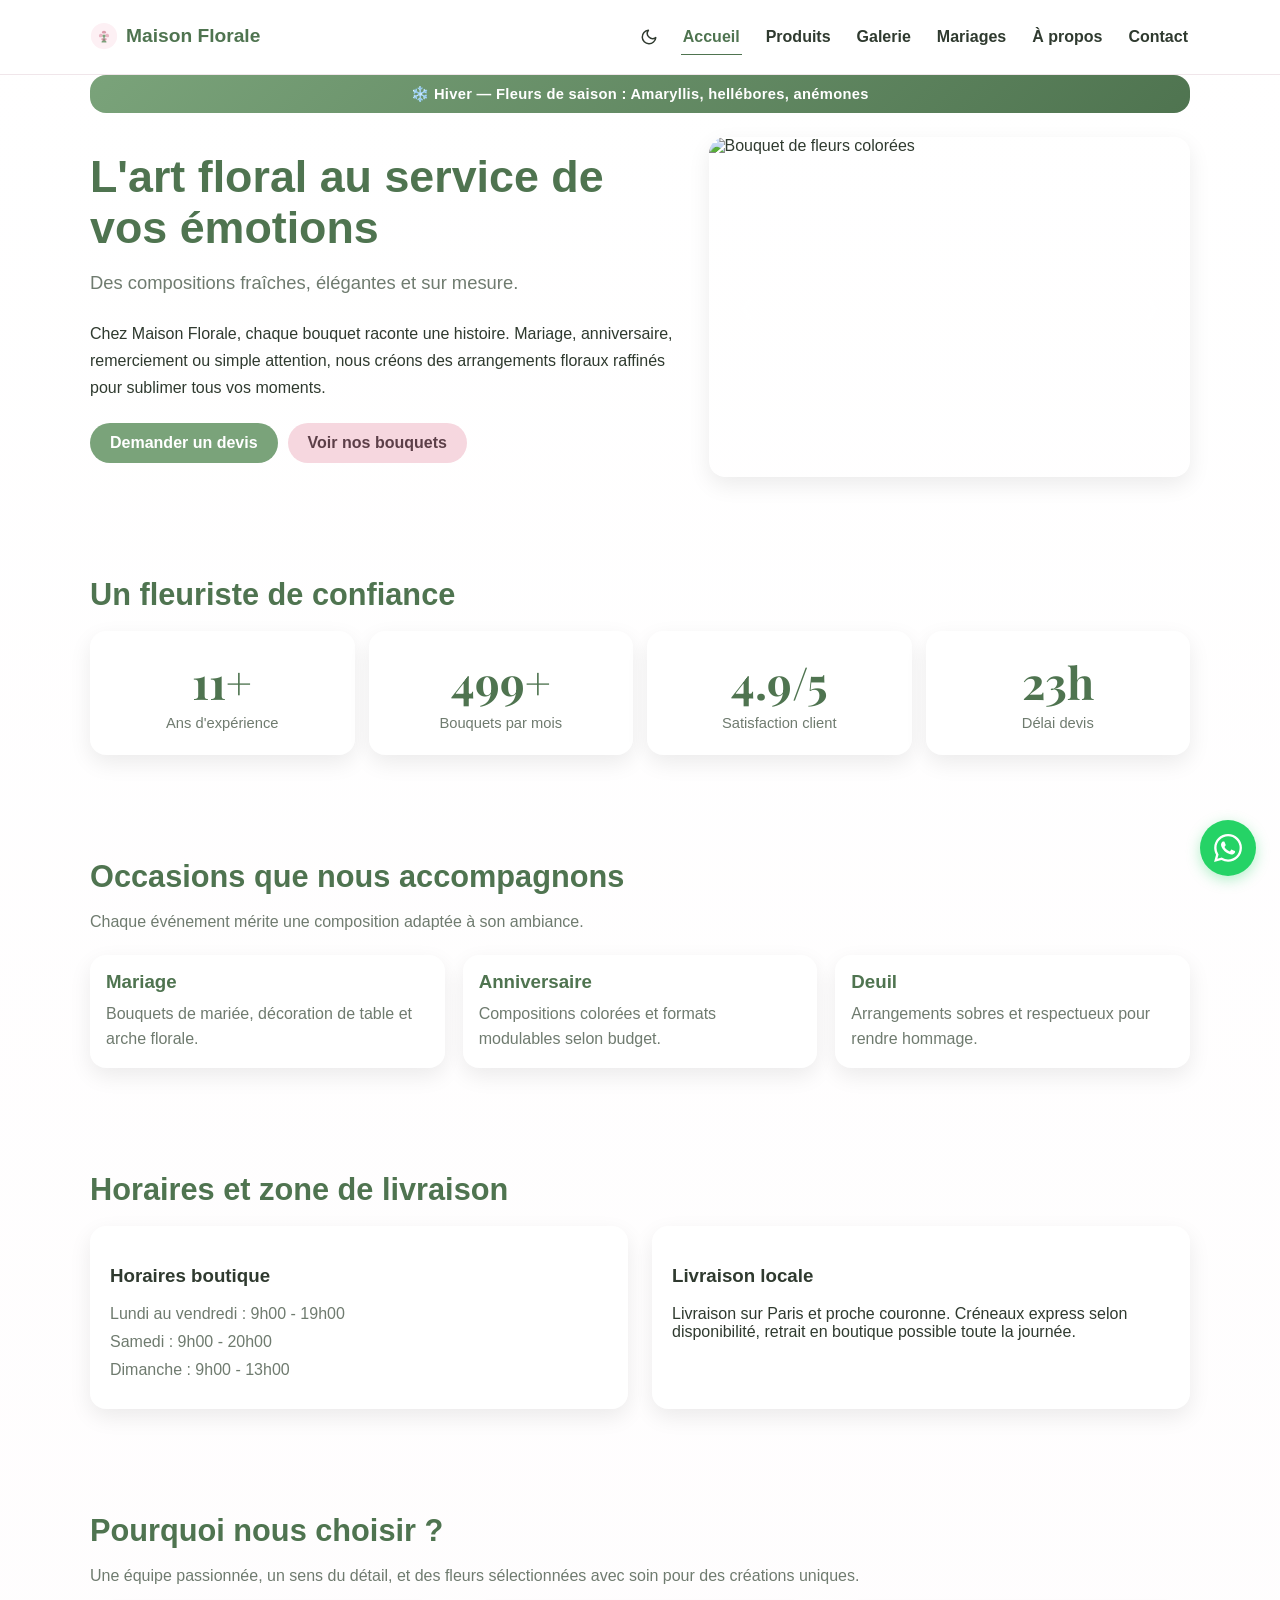
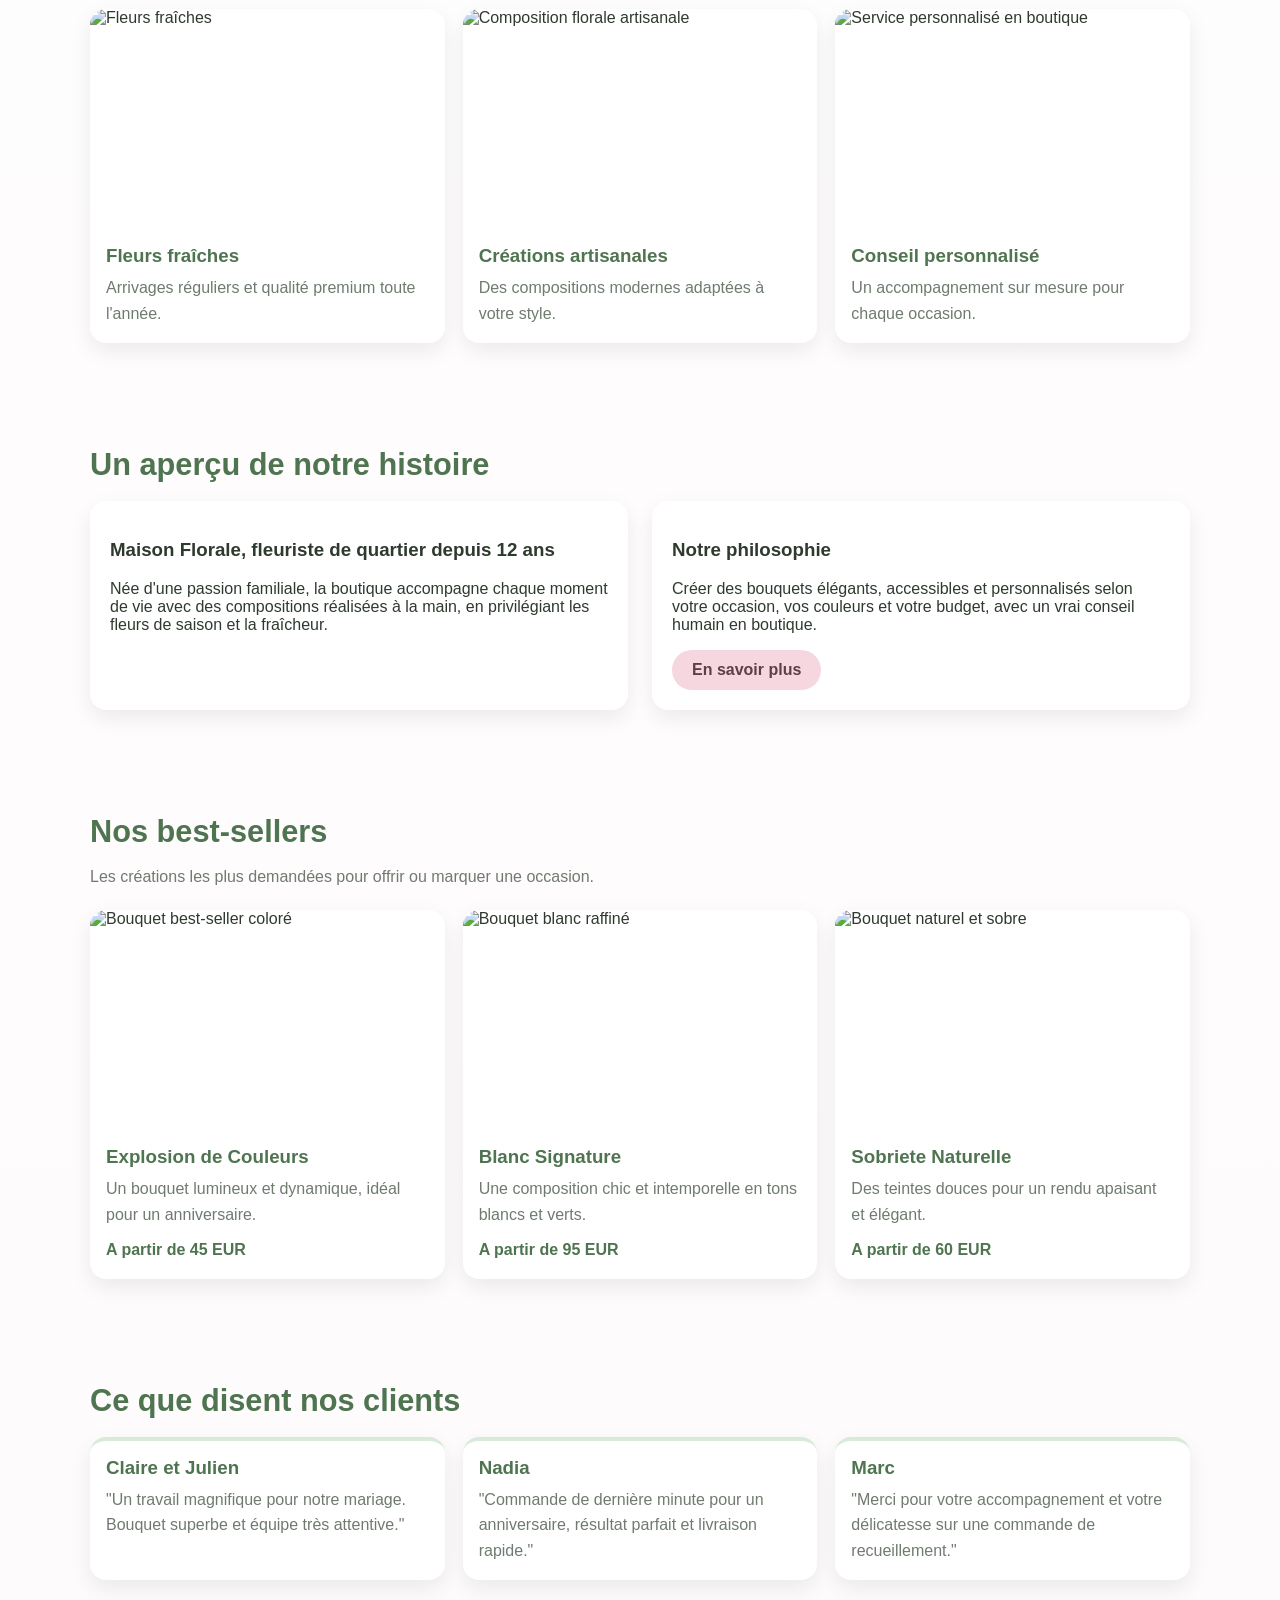
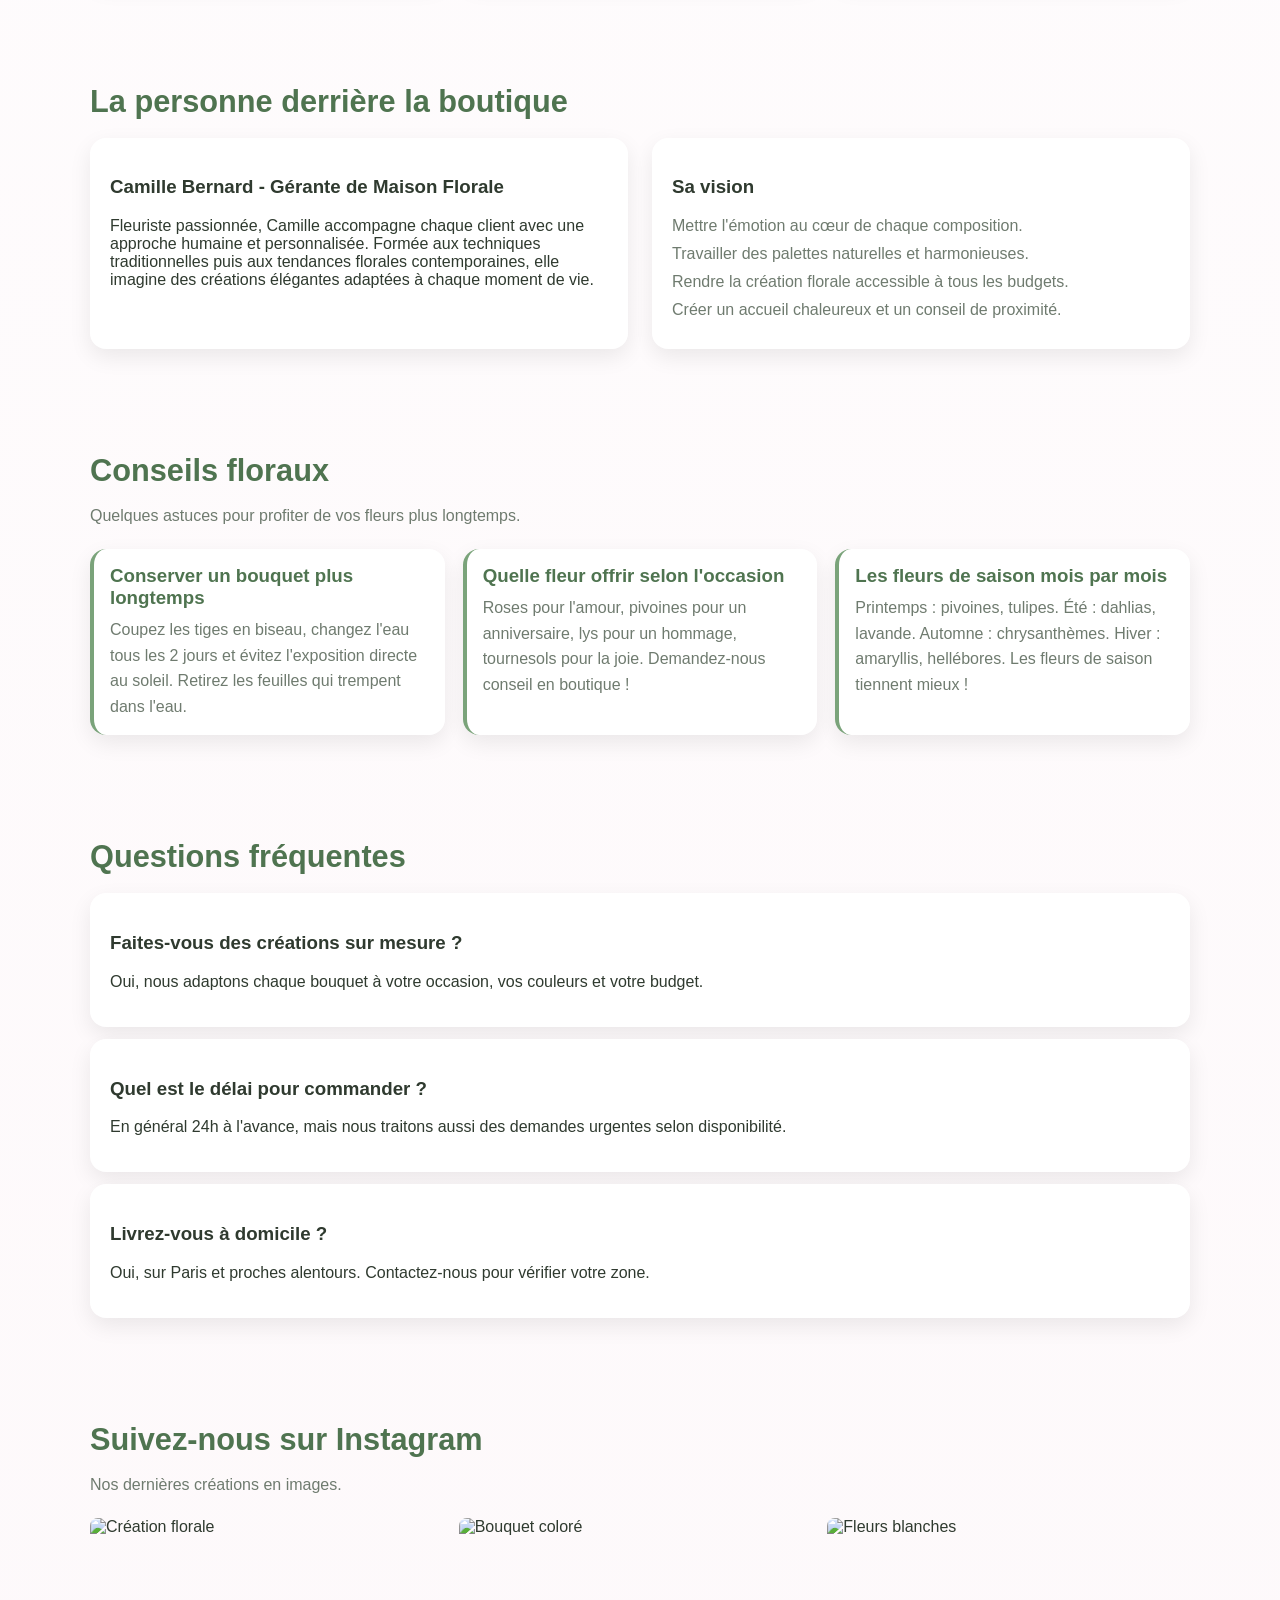
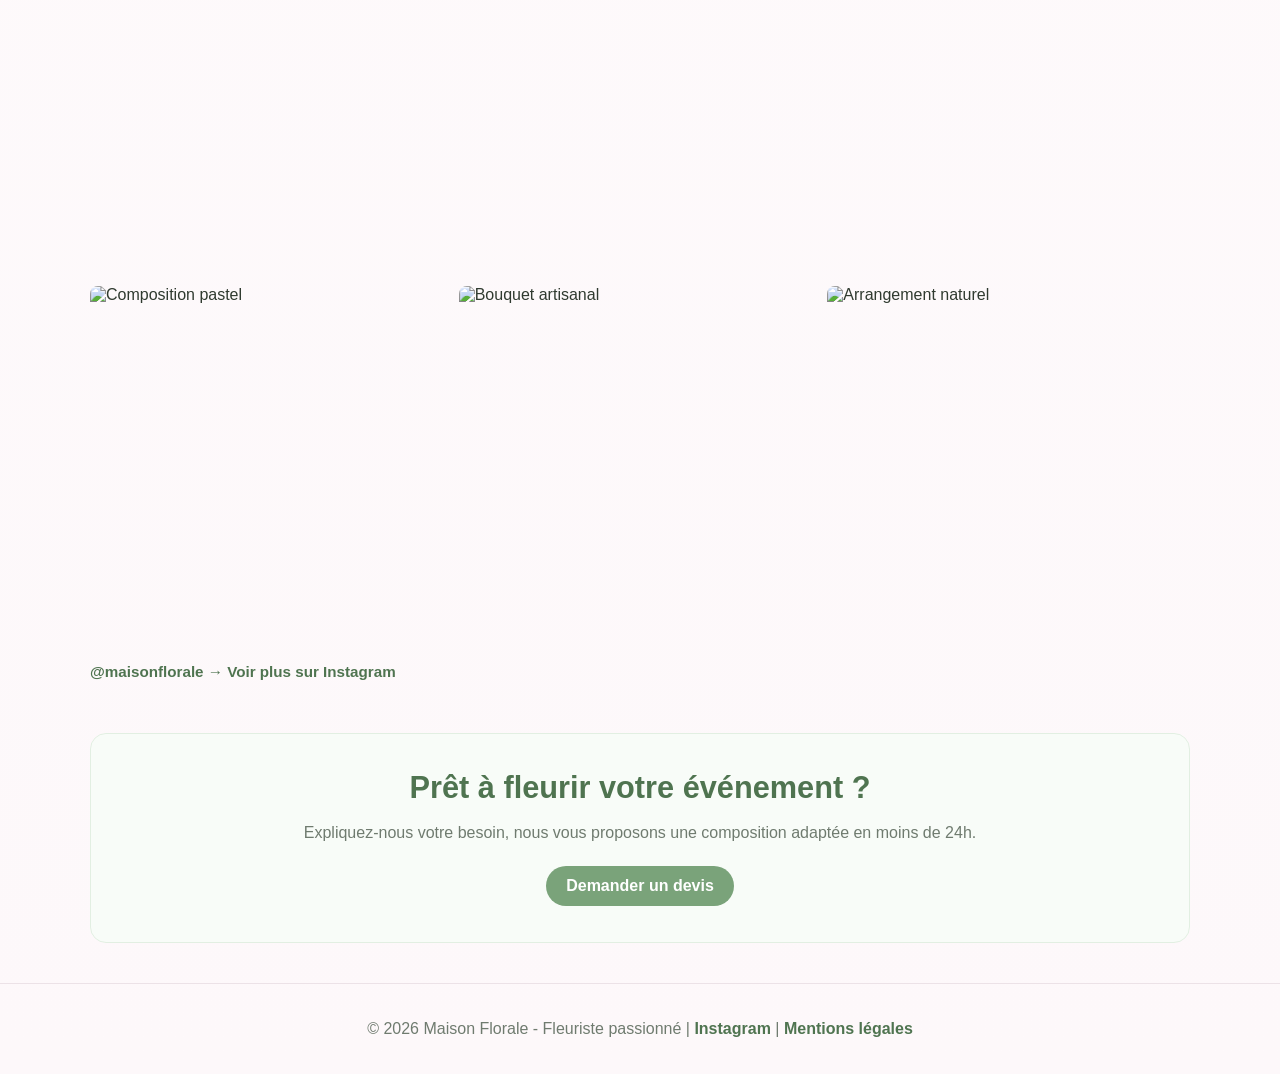
==== accueil.html @ b782f964 "Mise a jour du site" ====
<!DOCTYPE html>
<html lang="fr">
  <head>
    <meta charset="UTF-8" />
    <meta name="viewport" content="width=device-width, initial-scale=1.0" />
    <title>Maison Florale | Fleuriste</title>
    <link rel="stylesheet" href="styles.css" />
    <link rel="icon" href="logo-floral.svg" type="image/svg+xml" />
    <script>(function(){var t=localStorage.getItem('theme');if(t)document.documentElement.dataset.theme=t;else if(matchMedia('(prefers-color-scheme:dark)').matches)document.documentElement.dataset.theme='dark'})()</script>
  </head>
  <body>
    <header class="site-header">
      <div class="container nav-wrap">
        <a class="logo" href="index.html"
          ><img class="logo-icon" src="logo-floral.svg" alt="" /><span
            >Maison Florale</span
          ></a
        >
        <button class="theme-toggle" aria-label="Mode sombre">🌙</button>
        <button class="menu-btn" aria-label="Ouvrir le menu">☰</button>
        <nav class="nav-links">
          <a class="active" href="accueil.html">Accueil</a>
          <a href="produits.html">Produits</a>
          <a href="galerie.html">Galerie</a>
          <a href="mariages.html">Mariages</a>
          <a href="apropos.html">À propos</a>
          <a href="contact.html">Contact</a>
        </nav>
      </div>
    </header>

    <main class="container">
      <!-- Seasonal banner -->
      <div class="season-banner" id="season-banner"></div>

      <!-- Hero with carousel -->
      <section class="hero">
        <div class="hero-content">
          <h1>L'art floral au service de vos émotions</h1>
          <p class="tagline">Des compositions fraîches, élégantes et sur mesure.</p>
          <p>
            Chez Maison Florale, chaque bouquet raconte une histoire. Mariage,
            anniversaire, remerciement ou simple attention, nous créons des
            arrangements floraux raffinés pour sublimer tous vos moments.
          </p>
          <div class="hero-cta-group">
            <a class="btn btn-primary" href="contact.html">Demander un devis</a>
            <a class="btn btn-secondary btn-call" href="tel:+33123456789">Nous appeler</a>
            <a class="btn btn-secondary" href="produits.html">Voir nos bouquets</a>
          </div>
        </div>
        <div class="hero-carousel">
          <img class="active" src="https://images.unsplash.com/photo-1526045478516-99145907023c?auto=format&fit=crop&w=1200&h=600&q=80" alt="Bouquet de fleurs colorées" />
          <img src="https://images.unsplash.com/photo-1487530811176-3780de880c2d?auto=format&fit=crop&w=1200&h=600&q=80" alt="Composition florale blanche" />
          <img src="https://images.unsplash.com/photo-1455659817273-f96807779a8a?auto=format&fit=crop&w=1200&h=600&q=80" alt="Bouquet élégant pastel" />
          <div class="carousel-nav">
            <button class="carousel-arrow prev" aria-label="Image précédente">❮</button>
            <button class="carousel-arrow next" aria-label="Image suivante">❯</button>
          </div>
        </div>
      </section>

      <!-- Animated counters -->
      <section class="section">
        <h2>Un fleuriste de confiance</h2>
        <div class="counter-grid">
          <article class="panel counter-item">
            <span class="counter-value" data-target="12" data-suffix="+">0</span>
            <span class="counter-label">Ans d'expérience</span>
          </article>
          <article class="panel counter-item">
            <span class="counter-value" data-target="500" data-suffix="+">0</span>
            <span class="counter-label">Bouquets par mois</span>
          </article>
          <article class="panel counter-item">
            <span class="counter-value" data-target="4.9" data-decimal="true" data-suffix="/5">0</span>
            <span class="counter-label">Satisfaction client</span>
          </article>
          <article class="panel counter-item">
            <span class="counter-value" data-target="24" data-suffix="h">0</span>
            <span class="counter-label">Délai devis</span>
          </article>
        </div>
      </section>

      <section class="section">
        <h2>Occasions que nous accompagnons</h2>
        <p class="section-intro">
          Chaque événement mérite une composition adaptée à son ambiance.
        </p>
        <div class="cards">
          <article class="card">
            <div class="card-body">
              <h3>Mariage</h3>
              <p>Bouquets de mariée, décoration de table et arche florale.</p>
            </div>
          </article>
          <article class="card">
            <div class="card-body">
              <h3>Anniversaire</h3>
              <p>Compositions colorées et formats modulables selon budget.</p>
            </div>
          </article>
          <article class="card">
            <div class="card-body">
              <h3>Deuil</h3>
              <p>Arrangements sobres et respectueux pour rendre hommage.</p>
            </div>
          </article>
        </div>
      </section>

      <section class="section">
        <h2>Horaires et zone de livraison</h2>
        <div class="about-grid">
          <article class="panel">
            <h3>Horaires boutique</h3>
            <ul class="contact-list">
              <li>Lundi au vendredi : 9h00 - 19h00</li>
              <li>Samedi : 9h00 - 20h00</li>
              <li>Dimanche : 9h00 - 13h00</li>
            </ul>
          </article>
          <article class="panel">
            <h3>Livraison locale</h3>
            <p>
              Livraison sur Paris et proche couronne. Créneaux express selon
              disponibilité, retrait en boutique possible toute la journée.
            </p>
          </article>
        </div>
      </section>

      <section class="section">
        <h2>Pourquoi nous choisir ?</h2>
        <p class="section-intro">
          Une équipe passionnée, un sens du détail, et des fleurs sélectionnées
          avec soin pour des créations uniques.
        </p>
        <div class="cards">
          <article class="card">
            <img
              src="https://images.unsplash.com/photo-1561181286-d3fee7d55364?auto=format&fit=crop&w=900&q=80"
              alt="Fleurs fraîches"
            />
            <div class="card-body">
              <h3>Fleurs fraîches</h3>
              <p>Arrivages réguliers et qualité premium toute l'année.</p>
            </div>
          </article>
          <article class="card">
            <img
              src="https://images.unsplash.com/photo-1522335789203-aabd1fc54bc9?auto=format&fit=crop&w=900&q=80"
              alt="Composition florale artisanale"
            />
            <div class="card-body">
              <h3>Créations artisanales</h3>
              <p>Des compositions modernes adaptées à votre style.</p>
            </div>
          </article>
          <article class="card">
            <img
              src="https://images.unsplash.com/photo-1525310072745-f49212b5ac6d?auto=format&fit=crop&w=900&q=80"
              alt="Service personnalisé en boutique"
            />
            <div class="card-body">
              <h3>Conseil personnalisé</h3>
              <p>Un accompagnement sur mesure pour chaque occasion.</p>
            </div>
          </article>
        </div>
      </section>

      <section class="section">
        <h2>Un aperçu de notre histoire</h2>
        <div class="about-grid">
          <article class="panel">
            <h3>Maison Florale, fleuriste de quartier depuis 12 ans</h3>
            <p>
              Née d'une passion familiale, la boutique accompagne chaque moment
              de vie avec des compositions réalisées à la main, en privilégiant
              les fleurs de saison et la fraîcheur.
            </p>
          </article>
          <article class="panel">
            <h3>Notre philosophie</h3>
            <p>
              Créer des bouquets élégants, accessibles et personnalisés selon
              votre occasion, vos couleurs et votre budget, avec un vrai conseil
              humain en boutique.
            </p>
            <a class="btn btn-secondary" href="apropos.html">En savoir plus</a>
          </article>
        </div>
      </section>

      <section class="section">
        <h2>Nos best-sellers</h2>
        <p class="section-intro">
          Les créations les plus demandées pour offrir ou marquer une occasion.
        </p>
        <div class="cards">
          <article class="card">
            <img src="https://images.unsplash.com/photo-1525310072745-f49212b5ac6d?auto=format&fit=crop&w=900&q=80" alt="Bouquet best-seller coloré" />
            <div class="card-body">
              <h3>Explosion de Couleurs</h3>
              <p>Un bouquet lumineux et dynamique, idéal pour un anniversaire.</p>
              <p class="price-note">A partir de 45 EUR</p>
            </div>
          </article>
          <article class="card">
            <img src="https://images.unsplash.com/photo-1455659817273-f96807779a8a?auto=format&fit=crop&w=900&q=80" alt="Bouquet blanc raffiné" />
            <div class="card-body">
              <h3>Blanc Signature</h3>
              <p>Une composition chic et intemporelle en tons blancs et verts.</p>
              <p class="price-note">A partir de 95 EUR</p>
            </div>
          </article>
          <article class="card">
            <img src="https://images.unsplash.com/photo-1470509037663-253afd7f0f51?auto=format&fit=crop&w=900&q=80" alt="Bouquet naturel et sobre" />
            <div class="card-body">
              <h3>Sobriete Naturelle</h3>
              <p>Des teintes douces pour un rendu apaisant et élégant.</p>
              <p class="price-note">A partir de 60 EUR</p>
            </div>
          </article>
        </div>
      </section>

      <section class="section">
        <h2>Ce que disent nos clients</h2>
        <div class="cards reviews-grid">
          <article class="card">
            <div class="card-body">
              <h3>Claire et Julien</h3>
              <p>"Un travail magnifique pour notre mariage. Bouquet superbe et équipe très attentive."</p>
            </div>
          </article>
          <article class="card">
            <div class="card-body">
              <h3>Nadia</h3>
              <p>"Commande de dernière minute pour un anniversaire, résultat parfait et livraison rapide."</p>
            </div>
          </article>
          <article class="card">
            <div class="card-body">
              <h3>Marc</h3>
              <p>"Merci pour votre accompagnement et votre délicatesse sur une commande de recueillement."</p>
            </div>
          </article>
        </div>
      </section>

      <section class="section">
        <h2>La personne derrière la boutique</h2>
        <div class="about-grid">
          <article class="panel">
            <h3>Camille Bernard - Gérante de Maison Florale</h3>
            <p>
              Fleuriste passionnée, Camille accompagne chaque client avec une
              approche humaine et personnalisée. Formée aux techniques
              traditionnelles puis aux tendances florales contemporaines, elle
              imagine des créations élégantes adaptées à chaque moment de vie.
            </p>
          </article>
          <article class="panel">
            <h3>Sa vision</h3>
            <ul class="contact-list">
              <li>Mettre l'émotion au cœur de chaque composition.</li>
              <li>Travailler des palettes naturelles et harmonieuses.</li>
              <li>Rendre la création florale accessible à tous les budgets.</li>
              <li>Créer un accueil chaleureux et un conseil de proximité.</li>
            </ul>
          </article>
        </div>
      </section>

      <!-- Conseils floraux -->
      <section class="section">
        <h2>Conseils floraux</h2>
        <p class="section-intro">
          Quelques astuces pour profiter de vos fleurs plus longtemps.
        </p>
        <div class="cards">
          <article class="card tips-card">
            <div class="card-body">
              <h3>Conserver un bouquet plus longtemps</h3>
              <p>Coupez les tiges en biseau, changez l'eau tous les 2 jours et évitez l'exposition directe au soleil. Retirez les feuilles qui trempent dans l'eau.</p>
            </div>
          </article>
          <article class="card tips-card">
            <div class="card-body">
              <h3>Quelle fleur offrir selon l'occasion</h3>
              <p>Roses pour l'amour, pivoines pour un anniversaire, lys pour un hommage, tournesols pour la joie. Demandez-nous conseil en boutique !</p>
            </div>
          </article>
          <article class="card tips-card">
            <div class="card-body">
              <h3>Les fleurs de saison mois par mois</h3>
              <p>Printemps : pivoines, tulipes. Été : dahlias, lavande. Automne : chrysanthèmes. Hiver : amaryllis, hellébores. Les fleurs de saison tiennent mieux !</p>
            </div>
          </article>
        </div>
      </section>

      <section class="section">
        <h2>Questions fréquentes</h2>
        <div class="faq-list">
          <article class="panel">
            <h3>Faites-vous des créations sur mesure ?</h3>
            <p>
              Oui, nous adaptons chaque bouquet à votre occasion, vos couleurs
              et votre budget.
            </p>
          </article>
          <article class="panel">
            <h3>Quel est le délai pour commander ?</h3>
            <p>
              En général 24h à l'avance, mais nous traitons aussi des demandes
              urgentes selon disponibilité.
            </p>
          </article>
          <article class="panel">
            <h3>Livrez-vous à domicile ?</h3>
            <p>
              Oui, sur Paris et proches alentours. Contactez-nous pour vérifier
              votre zone.
            </p>
          </article>
        </div>
      </section>

      <!-- Instagram feed -->
      <section class="section">
        <h2>Suivez-nous sur Instagram</h2>
        <p class="section-intro">Nos dernières créations en images.</p>
        <div class="insta-grid">
          <a href="https://instagram.com" target="_blank" rel="noreferrer"><img src="https://images.unsplash.com/photo-1487530811176-3780de880c2d?auto=format&fit=crop&w=400&q=80" alt="Création florale" /></a>
          <a href="https://instagram.com" target="_blank" rel="noreferrer"><img src="https://images.unsplash.com/photo-1490750967868-88aa4486c946?auto=format&fit=crop&w=400&q=80" alt="Bouquet coloré" /></a>
          <a href="https://instagram.com" target="_blank" rel="noreferrer"><img src="https://images.unsplash.com/photo-1519378058457-4c29a0a2efac?auto=format&fit=crop&w=400&q=80" alt="Fleurs blanches" /></a>
          <a href="https://instagram.com" target="_blank" rel="noreferrer"><img src="https://images.unsplash.com/photo-1525310072745-f49212b5ac6d?auto=format&fit=crop&w=400&q=80" alt="Composition pastel" /></a>
          <a href="https://instagram.com" target="_blank" rel="noreferrer"><img src="https://images.unsplash.com/photo-1561181286-d3fee7d55364?auto=format&fit=crop&w=400&q=80" alt="Bouquet artisanal" /></a>
          <a href="https://instagram.com" target="_blank" rel="noreferrer"><img src="https://images.unsplash.com/photo-1470509037663-253afd7f0f51?auto=format&fit=crop&w=400&q=80" alt="Arrangement naturel" /></a>
        </div>
        <a class="insta-cta" href="https://instagram.com" target="_blank" rel="noreferrer">
          @maisonflorale → Voir plus sur Instagram
        </a>
      </section>

      <section class="section final-cta">
        <h2>Prêt à fleurir votre événement ?</h2>
        <p class="section-intro">
          Expliquez-nous votre besoin, nous vous proposons une composition
          adaptée en moins de 24h.
        </p>
        <div class="hero-cta-group">
          <a class="btn btn-primary" href="contact.html">Demander un devis</a>
          <a class="btn btn-secondary btn-call" href="tel:+33123456789">Appeler la boutique</a>
        </div>
      </section>
    </main>

    <footer class="site-footer">
      <div class="container">
        <p>
          © <span id="year"></span> Maison Florale - Fleuriste passionné |
          <a href="https://instagram.com" target="_blank" rel="noreferrer">Instagram</a>
          |
          <a href="contact.html">Mentions légales</a>
        </p>
      </div>
    </footer>
    <a class="whatsapp-float" href="https://wa.me/33123456789" target="_blank" rel="noreferrer" aria-label="Contacter sur WhatsApp">
      <svg viewBox="0 0 24 24"><path d="M17.472 14.382c-.297-.149-1.758-.867-2.03-.967-.273-.099-.471-.148-.67.15-.197.297-.767.966-.94 1.164-.173.199-.347.223-.644.075-.297-.15-1.255-.463-2.39-1.475-.883-.788-1.48-1.761-1.653-2.059-.173-.297-.018-.458.13-.606.134-.133.298-.347.446-.52.149-.174.198-.298.298-.497.099-.198.05-.371-.025-.52-.075-.149-.669-1.612-.916-2.207-.242-.579-.487-.5-.669-.51l-.57-.01c-.198 0-.52.074-.792.372-.272.297-1.04 1.016-1.04 2.479 0 1.462 1.065 2.875 1.213 3.074.149.198 2.096 3.2 5.077 4.487.709.306 1.263.489 1.694.626.712.226 1.36.194 1.872.118.571-.085 1.758-.719 2.006-1.413.248-.695.248-1.29.173-1.414-.074-.124-.272-.198-.57-.347m-5.421 7.403h-.004a9.87 9.87 0 01-5.031-1.378l-.361-.214-3.741.982.998-3.649-.235-.374a9.86 9.86 0 01-1.51-5.26c.001-5.45 4.436-9.884 9.888-9.884 2.64 0 5.122 1.03 6.988 2.898a9.825 9.825 0 012.893 6.994c-.003 5.45-4.437 9.884-9.885 9.884m8.413-18.297A11.815 11.815 0 0012.05 0C5.495 0 .16 5.335.157 11.892c0 2.096.547 4.142 1.588 5.945L.057 24l6.305-1.654a11.882 11.882 0 005.683 1.448h.005c6.554 0 11.89-5.335 11.893-11.893a11.821 11.821 0 00-3.48-8.397z"/></svg>
    </a>
    <button class="back-to-top" aria-label="Retour en haut">
      <svg width="20" height="20" viewBox="0 0 24 24" fill="none" stroke="currentColor" stroke-width="2.5" stroke-linecap="round" stroke-linejoin="round"><polyline points="18 15 12 9 6 15"/></svg>
    </button>
    <script src="script.js"></script>
  </body>
</html>
---- styles.css ----
@import url("https://fonts.googleapis.com/css2?family=Playfair+Display:wght@600;700&display=swap");

:root {
  /* Colors */
  --green: #7aa37a;
  --green-dark: #4f7450;
  --pink: #f6d7df;
  --pink-dark: #d99cab;
  --white: #ffffff;
  --text: #2f3a2f;
  --muted: #6f7b6f;

  /* Surfaces */
  --surface: #ffffff;
  --bg-start: #ffffff;
  --bg-end: #fdf8fa;
  --bg-header: rgba(255, 255, 255, 0.92);
  --input-bg: #ffffff;

  /* Borders */
  --border: #f0e6ea;
  --input-border: #e1d8dc;
  --footer-border: #ece2e7;
  --banner-border: #ebdce2;
  --nav-mobile-border: #eadfe3;

  /* Accents */
  --btn-secondary-text: #5c3f48;
  --slogan-color: #5f6e5f;
  --review-accent: #d8ebd9;
  --tag-bg: #f9edf1;
  --tag-color: #875a67;
  --active-ring: #b9d3ba;

  /* CTA */
  --cta-bg: #f8fcf8;
  --cta-border: #e2efe2;

  /* Banner */
  --banner-start: #f4fff4;
  --banner-end: #fdeff4;

  /* Shadows */
  --shadow: 0 8px 22px rgba(0, 0, 0, 0.08);
  --hover-shadow: 0 14px 28px rgba(0, 0, 0, 0.12);
  --btn-hover-shadow: 0 10px 18px rgba(79, 116, 80, 0.18);

  /* Layout */
  --radius: 16px;

  /* Easing */
  --ease-out: cubic-bezier(0.4, 0, 0.2, 1);
}

* {
  box-sizing: border-box;
}

html,
body {
  margin: 0;
  padding: 0;
  font-family: "Segoe UI", Tahoma, Geneva, Verdana, sans-serif;
  color: var(--text);
  background: linear-gradient(180deg, var(--bg-start) 0%, var(--bg-end) 100%);
}

html {
  scroll-behavior: smooth;
}

img {
  max-width: 100%;
  display: block;
}

a {
  color: inherit;
  text-decoration: none;
}

.container {
  width: min(1100px, 92%);
  margin: 0 auto;
}

.site-header {
  position: sticky;
  top: 0;
  z-index: 50;
  background: var(--bg-header);
  backdrop-filter: blur(8px);
  border-bottom: 1px solid var(--border);
  transition: background 0.4s ease, border-color 0.4s ease;
}

.nav-wrap {
  display: flex;
  align-items: center;
  gap: 14px;
  min-height: 74px;
}

.logo {
  display: inline-flex;
  align-items: center;
  gap: 8px;
  font-size: clamp(1.05rem, 2.6vw, 1.2rem);
  font-weight: 700;
  color: var(--green-dark);
  position: relative;
  padding-bottom: 2px;
  margin-right: auto;
}

.logo-icon {
  width: 28px;
  height: 28px;
  flex-shrink: 0;
  transition: filter 0.4s ease;
}

.top-contact-link {
  display: inline-block;
  font-weight: 600;
  color: var(--text);
  padding: 6px 2px;
  position: relative;
  transition: color 0.3s var(--ease-out);
  padding-bottom: 2px;
}

.top-contact-link:hover {
  color: var(--green-dark);
}

.nav-links {
  display: flex;
  gap: 22px;
  align-items: center;
}

.nav-links a {
  display: inline-block;
  font-weight: 600;
  color: var(--text);
  padding: 6px 2px;
  position: relative;
  transition: color 0.3s var(--ease-out);
}

.nav-links a:hover,
.nav-links a.active {
  color: var(--green-dark);
}

.menu-btn {
  display: none;
  border: none;
  background: var(--pink);
  color: var(--green-dark);
  font-size: 1.3rem;
  border-radius: 10px;
  padding: 8px 10px;
  cursor: pointer;
  transition: background 0.3s ease;
}

/* ── Theme toggle ── */
.theme-toggle {
  border: none;
  background: none;
  font-size: 1.15rem;
  color: var(--text);
  cursor: pointer;
  padding: 6px;
  border-radius: 50%;
  width: 36px;
  height: 36px;
  display: flex;
  align-items: center;
  justify-content: center;
  transition: transform 0.35s var(--ease-out), background 0.3s ease, color 0.3s ease;
  flex-shrink: 0;
}

.theme-toggle:hover {
  transform: scale(1.15) rotate(20deg);
  background: var(--pink);
}

.hero {
  margin: 24px auto 48px;
  display: grid;
  gap: 30px;
  grid-template-columns: 1.1fr 0.9fr;
  align-items: center;
}

.hero-content h1 {
  font-size: clamp(1.9rem, 3.5vw, 3rem);
  margin: 0 0 14px;
  color: var(--green-dark);
}

.tagline {
  font-size: 1.15rem;
  color: var(--muted);
  margin-bottom: 18px;
}

.hero-content p {
  margin: 0 0 22px;
  line-height: 1.7;
}

.hero-cta-group {
  display: flex;
  flex-wrap: wrap;
  gap: 10px;
}

.hero-cta-group .btn-call {
  display: none;
}

.btn {
  display: inline-block;
  border: none;
  border-radius: 999px;
  padding: 11px 20px;
  font-weight: 600;
  cursor: pointer;
  transition: transform 0.3s var(--ease-out),
    opacity 0.3s ease,
    box-shadow 0.3s var(--ease-out),
    background 0.3s ease,
    color 0.3s ease;
}

.btn:hover {
  transform: translateY(-2px) scale(1.02);
  opacity: 0.96;
  box-shadow: var(--btn-hover-shadow);
}

.btn:active {
  transform: translateY(0) scale(0.97);
}

.btn-primary {
  background: var(--green);
  color: var(--white);
}

.btn-secondary {
  background: var(--pink);
  color: var(--btn-secondary-text);
}

.hero img {
  border-radius: var(--radius);
  box-shadow: var(--shadow);
  min-height: 340px;
  object-fit: cover;
}

.section {
  padding: 52px 0;
}

.section h2 {
  font-size: clamp(1.5rem, 2.4vw, 2.2rem);
  margin: 0 0 18px;
  color: var(--green-dark);
}

.section-intro {
  color: var(--muted);
  margin: 0 0 24px;
}

.cards {
  display: grid;
  gap: 18px;
  grid-template-columns: repeat(3, minmax(0, 1fr));
}

/* Center odd-numbered cards on the index page */
.site-links-grid {
  display: flex;
  flex-wrap: wrap;
  justify-content: center;
}

.site-links-grid .site-card-link {
  flex: 0 0 calc(33.333% - 12px);
  display: flex;
  flex-direction: column;
}
.site-links-grid .site-card-link .card {
  flex-grow: 1; /* Make cards uniform height if flexed */
}

.card {
  background: var(--surface);
  border-radius: var(--radius);
  overflow: hidden;
  box-shadow: var(--shadow);
  transition: transform 0.35s var(--ease-out),
    box-shadow 0.35s var(--ease-out),
    background 0.4s ease;
}

.card img {
  height: 220px;
  width: 100%;
  object-fit: cover;
  transition: transform 0.5s var(--ease-out);
}

.card-body {
  padding: 16px;
}

.card h3 {
  margin: 0 0 8px;
  color: var(--green-dark);
}

.card p {
  margin: 0;
  color: var(--muted);
  line-height: 1.6;
}

.price-note {
  margin-top: 10px !important;
  color: var(--green-dark) !important;
  font-weight: 700;
}

.trust-grid {
  display: grid;
  grid-template-columns: repeat(4, minmax(0, 1fr));
  gap: 14px;
}

.trust-item {
  padding: 16px;
}

.trust-item h3 {
  margin: 0 0 8px;
  color: var(--green-dark);
  font-size: 1rem;
}

.reviews-grid .card {
  border-top: 4px solid var(--review-accent);
}

.faq-list {
  display: grid;
  gap: 12px;
}

.final-cta {
  text-align: center;
  background: var(--cta-bg);
  border: 1px solid var(--cta-border);
  border-radius: var(--radius);
  padding: 36px 20px;
  transition: background 0.4s ease, border-color 0.4s ease;
}

.final-cta .hero-cta-group {
  justify-content: center;
}

.about-grid,
.contact-grid {
  display: grid;
  grid-template-columns: 1fr 1fr;
  gap: 24px;
}

.panel {
  background: var(--surface);
  border-radius: var(--radius);
  box-shadow: var(--shadow);
  padding: 20px;
  transition: background 0.4s ease, box-shadow 0.3s ease;
}

.contact-list {
  list-style: none;
  padding: 0;
  margin: 0;
}

.contact-list li {
  margin-bottom: 10px;
  color: var(--muted);
}

.form-group {
  margin-bottom: 14px;
}

label {
  display: block;
  margin-bottom: 6px;
  font-weight: 600;
}

input,
textarea {
  width: 100%;
  border: 1px solid var(--input-border);
  border-radius: 10px;
  padding: 10px 12px;
  font: inherit;
  font-size: 16px;
  background: var(--input-bg);
  color: var(--text);
  transition: background 0.3s ease, border-color 0.3s ease, color 0.3s ease;
}

input:focus,
textarea:focus {
  outline: none;
  border-color: var(--green);
  box-shadow: 0 0 0 3px rgba(122, 163, 122, 0.2);
}

textarea {
  min-height: 130px;
  resize: vertical;
}

.map-frame {
  width: 100%;
  min-height: 260px;
  border: 0;
  border-radius: 12px;
  transition: filter 0.4s ease;
}

.site-footer {
  margin-top: 40px;
  border-top: 1px solid var(--footer-border);
  padding: 20px 0;
  color: var(--muted);
  text-align: center;
  transition: border-color 0.4s ease;
}

.site-footer a {
  color: var(--green-dark);
  font-weight: 600;
}

.site-footer a:hover {
  text-decoration: underline;
}

.site-title-banner {
  margin-bottom: 24px;
  background: linear-gradient(135deg, var(--banner-start) 0%, var(--banner-end) 100%);
  border: 1px solid var(--banner-border);
  border-radius: var(--radius);
  box-shadow: var(--shadow);
  min-height: 220px;
  display: flex;
  flex-direction: column;
  gap: 10px;
  align-items: center;
  justify-content: center;
  transition: background 0.4s ease, border-color 0.4s ease;
}

.site-title-large {
  margin: 0;
  color: var(--green-dark);
  font-family: "Playfair Display", Georgia, "Times New Roman", serif;
  font-size: clamp(2rem, 6vw, 4.2rem);
  letter-spacing: 1px;
  text-align: center;
}

.site-slogan {
  margin: 0;
  color: var(--slogan-color);
  font-size: clamp(1rem, 2.2vw, 1.25rem);
  font-style: italic;
  text-align: center;
}

.site-links-grid {
  grid-template-columns: repeat(3, minmax(0, 1fr));
}

.site-card-link {
  display: block;
  color: inherit;
  border-radius: var(--radius);
}

.site-card-link .card {
  height: 100%;
  transition: transform 0.35s var(--ease-out), box-shadow 0.35s var(--ease-out);
}

.site-card-link:hover .card {
  transform: translateY(-5px);
  box-shadow: var(--hover-shadow);
}

.site-card-link .card h3 {
  display: inline-block;
  position: relative;
}

.logo::after,
.top-contact-link::after,
.nav-links a::after,
.site-card-link .card h3::after {
  content: "";
  position: absolute;
  left: 0;
  right: 0;
  bottom: -3px;
  height: 1px;
  background: currentColor;
  transform: scaleX(0);
  transform-origin: center;
  transition: transform 0.35s var(--ease-out);
}

.logo:hover::after,
.top-contact-link:hover::after,
.nav-links a:hover::after,
.nav-links a.active::after,
.site-card-link:hover .card h3::after {
  transform: scaleX(1);
}

.card:hover {
  transform: translateY(-4px);
  box-shadow: var(--hover-shadow);
}

.card:hover img {
  transform: scale(1.04);
}

.card:active {
  transform: translateY(-1px) scale(0.98);
}

.click-tip {
  font-style: italic;
  margin-top: -8px;
}

.product-category-card {
  cursor: pointer;
  transition: transform 0.3s var(--ease-out), box-shadow 0.3s var(--ease-out);
}

.product-category-card:hover {
  transform: translateY(-3px);
}

.product-category-card.active {
  box-shadow: 0 0 0 2px var(--active-ring), var(--shadow);
}

.product-description-panel {
  margin-top: 18px;
}

.product-examples {
  padding-top: 28px;
}

.bouquet-example-card {
  cursor: pointer;
  transition: transform 0.3s var(--ease-out), box-shadow 0.3s var(--ease-out);
}

.bouquet-example-card:hover {
  transform: translateY(-3px);
}

.card-tag {
  display: inline-block;
  margin-bottom: 8px;
  padding: 4px 10px;
  border-radius: 999px;
  background: var(--tag-bg);
  color: var(--tag-color);
  font-size: 0.8rem;
  font-weight: 700;
  transition: background 0.3s ease, color 0.3s ease;
}

.detail-layout {
  margin-top: 18px;
  display: grid;
  grid-template-columns: 1fr 1fr;
  gap: 20px;
  align-items: start;
}

.detail-layout img {
  border-radius: var(--radius);
  box-shadow: var(--shadow);
  width: 100%;
  min-height: 340px;
  object-fit: cover;
}

/* Subtle page-load reveal animation */
@keyframes fadeUp {
  from {
    opacity: 0;
    transform: translateY(14px);
  }
  to {
    opacity: 1;
    transform: translateY(0);
  }
}

.hero,
.section {
  animation: fadeUp 0.55s ease both;
}

.section:nth-of-type(2) {
  animation-delay: 0.06s;
}

.section:nth-of-type(3) {
  animation-delay: 0.12s;
}

.section:nth-of-type(4) {
  animation-delay: 0.18s;
}

.section:nth-of-type(5) {
  animation-delay: 0.24s;
}

@media (prefers-reduced-motion: reduce) {
  html {
    scroll-behavior: auto;
  }

  .hero,
  .section {
    animation: none;
  }

  .btn,
  .card,
  .card img,
  .site-card-link .card,
  .theme-toggle {
    transition: none;
  }
}

@media (max-width: 1100px) {
  .hero {
    grid-template-columns: 1fr;
    gap: 20px;
  }

  .hero img {
    min-height: 280px;
  }

  .site-links-grid .site-card-link {
    flex: 0 0 calc(50% - 12px);
  }
}

@media (max-width: 900px) {
  .hero,
  .cards,
  .trust-grid,
  .detail-layout,
  .about-grid,
  .contact-grid {
    grid-template-columns: 1fr;
  }

  .hero {
    margin-top: 18px;
  }

  .section {
    padding: 40px 0;
  }

  .site-title-banner {
    min-height: 180px;
  }

  .final-cta {
    padding: 26px 14px;
  }
}

@media (max-width: 700px) {
  .nav-wrap {
    min-height: 64px;
  }

  .menu-btn {
    display: inline-block;
    font-size: 1.15rem;
    padding: 6px 9px;
  }

  .top-contact-link {
    font-size: 0.95rem;
  }

  .logo-icon {
    width: 24px;
    height: 24px;
  }

  .nav-links {
    position: absolute;
    right: 4%;
    top: 64px;
    background: var(--surface);
    border: 1px solid var(--nav-mobile-border);
    border-radius: 12px;
    box-shadow: var(--shadow);
    width: min(92vw, 260px);
    display: none;
    flex-direction: column;
    align-items: flex-start;
    padding: 8px 12px;
    gap: 8px;
  }

  .nav-links.open {
    display: flex;
  }

  .nav-links a {
    width: 100%;
    padding: 6px 0;
    font-size: 0.95rem;
  }

  .site-links-grid .site-card-link {
    flex: 0 0 100%;
  }

  .hero-cta-group .btn:not(.btn-call) {
    display: none;
  }

  .hero-cta-group .btn-call {
    display: inline-block;
  }

  .hero-content h1 {
    font-size: clamp(1.45rem, 7vw, 1.8rem);
  }

  .tagline {
    font-size: 0.95rem;
  }

  .btn {
    width: auto;
    text-align: center;
    padding: 9px 16px;
    font-size: 0.92rem;
  }

  .hero-cta-group {
    flex-direction: column;
    align-items: stretch;
  }

  .card img {
    height: 180px;
  }

  .card-body {
    padding: 13px;
  }

  .card p {
    font-size: 0.95rem;
  }
}

@media (max-width: 480px) {
  .container {
    width: 94%;
  }

  .section {
    padding: 26px 0;
  }

  .site-title-banner {
    min-height: 130px;
    padding: 12px;
  }

  .site-title-large {
    font-size: clamp(1.5rem, 9vw, 2.1rem);
  }

  .section-intro {
    margin-bottom: 18px;
    font-size: 0.94rem;
  }

  .card img {
    height: 165px;
  }
}

/* ======================== Dark Mode ======================== */
[data-theme="dark"] {
  --green: #8cc88c;
  --green-dark: #a0dba3;
  --pink: #3a2530;
  --pink-dark: #5a3848;
  --white: #1a1a2c;
  --text: #e0e4e8;
  --muted: #9a9faa;

  --surface: #222236;
  --bg-start: #151525;
  --bg-end: #12121e;
  --bg-header: rgba(21, 21, 37, 0.94);
  --input-bg: #1c1c30;

  --border: #2c2c42;
  --input-border: #3a3548;
  --footer-border: #2a2535;
  --banner-border: #3a2e35;
  --nav-mobile-border: #3a3548;

  --btn-secondary-text: #d4a8b8;
  --slogan-color: #8a9a8a;
  --review-accent: #3a5a3c;
  --tag-bg: #3a2830;
  --tag-color: #d4a0b0;
  --active-ring: #5a8a5c;

  --cta-bg: #1a2a1e;
  --cta-border: #2a3e2e;

  --banner-start: #1a2a1e;
  --banner-end: #2a1a24;

  --shadow: 0 8px 22px rgba(0, 0, 0, 0.45);
  --hover-shadow: 0 14px 28px rgba(0, 0, 0, 0.35);
  --btn-hover-shadow: 0 10px 18px rgba(100, 180, 100, 0.15);
}

[data-theme="dark"] .map-frame {
  filter: invert(0.92) hue-rotate(180deg);
  border-radius: 12px;
}

/* ── Page Load Animation ── */
body {
  animation: pageLoad 0.5s ease-out;
}

@keyframes pageLoad {
  from { opacity: 0; }
}

/* ── Scroll Reveal ── */
.reveal {
  opacity: 0;
  transform: translateY(30px);
  transition: opacity 0.7s var(--ease-out), transform 0.7s var(--ease-out);
  animation: none !important;
}

.reveal.visible {
  opacity: 1;
  transform: translateY(0);
}

/* ── Season Banner ── */
.season-banner {
  background: linear-gradient(135deg, var(--green) 0%, var(--green-dark) 100%);
  color: #fff;
  text-align: center;
  padding: 10px 16px;
  font-size: 0.92rem;
  font-weight: 600;
  letter-spacing: 0.3px;
  border-radius: var(--radius);
  margin-bottom: 18px;
}

/* ── Hero Carousel ── */
.hero-carousel {
  position: relative;
  border-radius: var(--radius);
  overflow: hidden;
  box-shadow: var(--shadow);
  min-height: 340px;
}

.hero-carousel img {
  position: absolute;
  inset: 0;
  width: 100%;
  height: 100%;
  object-fit: cover;
  opacity: 0;
  transform: scale(1.05); /* slight initial scale for fluid pan */
  transition: opacity 2s ease-in-out, transform 8s linear;
}

.hero-carousel img.active {
  opacity: 1;
  position: relative;
  transform: scale(1);
}

.carousel-nav {
  position: absolute;
  top: 50%;
  left: 0;
  right: 0;
  transform: translateY(-50%);
  display: flex;
  justify-content: space-between;
  padding: 0 16px;
  z-index: 2;
  pointer-events: none;
}

.carousel-arrow {
  background: rgba(255, 255, 255, 0.2);
  color: #fff;
  border: none;
  width: 44px;
  height: 44px;
  border-radius: 50%;
  font-size: 1.2rem;
  display: flex;
  align-items: center;
  justify-content: center;
  cursor: pointer;
  backdrop-filter: blur(4px);
  pointer-events: auto;
  transition: background 0.3s ease, transform 0.3s var(--ease-out);
}

.carousel-arrow:hover {
  background: rgba(255, 255, 255, 0.5);
  transform: scale(1.1);
}

/* ── Animated Counters ── */
.counter-grid {
  display: grid;
  grid-template-columns: repeat(4, 1fr);
  gap: 14px;
  text-align: center;
}

.counter-item {
  padding: 24px 16px;
}

.counter-value {
  display: block;
  font-size: clamp(2rem, 4vw, 2.8rem);
  font-weight: 700;
  color: var(--green-dark);
  font-family: "Playfair Display", Georgia, serif;
  line-height: 1.2;
}

.counter-label {
  display: block;
  color: var(--muted);
  margin-top: 6px;
  font-size: 0.92rem;
}

/* ── Tips Section ── */
.tips-card {
  border-left: 4px solid var(--green);
  transition: border-color 0.3s ease;
}

/* ── Instagram Feed ── */
.insta-grid {
  display: grid;
  grid-template-columns: repeat(3, 1fr);
  gap: 6px;
}

.insta-grid a {
  display: block;
  overflow: hidden;
  border-radius: 8px;
}

.insta-grid img {
  width: 100%;
  aspect-ratio: 1;
  object-fit: cover;
  transition: transform 0.5s var(--ease-out), opacity 0.3s ease;
}

.insta-grid a:hover img {
  transform: scale(1.06);
  opacity: 0.85;
}

.insta-cta {
  display: inline-flex;
  align-items: center;
  gap: 8px;
  margin-top: 14px;
  font-weight: 600;
  color: var(--green-dark);
  font-size: 0.95rem;
}

/* ── WhatsApp Float ── */
.whatsapp-float {
  position: fixed;
  bottom: 24px;
  right: 24px;
  width: 56px;
  height: 56px;
  background: #25d366;
  border-radius: 50%;
  display: flex;
  align-items: center;
  justify-content: center;
  box-shadow: 0 4px 14px rgba(37, 211, 102, 0.35);
  z-index: 100;
  transition: transform 0.3s var(--ease-out), box-shadow 0.3s ease;
}

.whatsapp-float:hover {
  transform: scale(1.1);
  box-shadow: 0 6px 20px rgba(37, 211, 102, 0.5);
}

.whatsapp-float svg {
  width: 28px;
  height: 28px;
  fill: #fff;
}

/* ── Back to Top ── */
.back-to-top {
  position: fixed;
  bottom: 92px;
  right: 28px;
  width: 42px;
  height: 42px;
  border-radius: 50%;
  border: none;
  background: var(--surface);
  color: var(--green-dark);
  cursor: pointer;
  box-shadow: var(--shadow);
  opacity: 0;
  visibility: hidden;
  transform: translateY(10px);
  transition: opacity 0.3s ease, visibility 0.3s ease, transform 0.3s var(--ease-out), background 0.3s ease, color 0.3s ease;
  z-index: 99;
  display: flex;
  align-items: center;
  justify-content: center;
}

.back-to-top.visible {
  opacity: 1;
  visibility: visible;
  transform: translateY(0);
}

.back-to-top:hover {
  background: var(--green);
  color: #fff;
}

/* ── Gallery Page ── */
.gallery-filters {
  display: flex;
  flex-wrap: wrap;
  gap: 8px;
  margin-bottom: 24px;
}

.filter-btn {
  border: 1px solid var(--border);
  background: var(--surface);
  color: var(--text);
  padding: 8px 18px;
  border-radius: 999px;
  cursor: pointer;
  font-weight: 600;
  font-size: 0.9rem;
  transition: all 0.3s var(--ease-out);
}

.filter-btn:hover,
.filter-btn.active {
  background: var(--green);
  color: #fff;
  border-color: var(--green);
}

.gallery-grid {
  display: grid;
  grid-template-columns: repeat(3, 1fr);
  gap: 14px;
}

.gallery-item {
  border-radius: var(--radius);
  overflow: hidden;
  cursor: pointer;
  position: relative;
  margin: 0;
}

.gallery-item img {
  width: 100%;
  aspect-ratio: 4/3;
  object-fit: cover;
  display: block;
  transition: transform 0.5s var(--ease-out);
}

.gallery-item:hover img {
  transform: scale(1.05);
}

.gallery-item figcaption {
  position: absolute;
  bottom: 0;
  left: 0;
  right: 0;
  padding: 14px;
  background: linear-gradient(transparent, rgba(0, 0, 0, 0.6));
  color: #fff;
  font-weight: 600;
  font-size: 0.9rem;
  opacity: 0;
  transform: translateY(4px);
  transition: opacity 0.35s ease, transform 0.35s var(--ease-out);
}

.gallery-item:hover figcaption {
  opacity: 1;
  transform: translateY(0);
}

.gallery-item.hidden {
  display: none;
}

/* ── Lightbox ── */
.lightbox {
  position: fixed;
  inset: 0;
  background: rgba(0, 0, 0, 0.92);
  z-index: 200;
  display: flex;
  align-items: center;
  justify-content: center;
  opacity: 0;
  visibility: hidden;
  transition: opacity 0.3s ease, visibility 0.3s ease;
  cursor: pointer;
}

.lightbox.open {
  opacity: 1;
  visibility: visible;
}

.lightbox img {
  max-width: 90vw;
  max-height: 85vh;
  object-fit: contain;
  border-radius: 8px;
  box-shadow: 0 10px 40px rgba(0, 0, 0, 0.5);
  cursor: default;
}

.lightbox-close {
  position: absolute;
  top: 20px;
  right: 24px;
  background: none;
  border: none;
  color: #fff;
  font-size: 1.5rem;
  cursor: pointer;
  width: 44px;
  height: 44px;
  display: flex;
  align-items: center;
  justify-content: center;
  border-radius: 50%;
  transition: background 0.3s ease;
}

.lightbox-close:hover {
  background: rgba(255, 255, 255, 0.15);
}

/* ── Wedding Page ── */
.wedding-hero {
  position: relative;
  border-radius: var(--radius);
  overflow: hidden;
  min-height: 350px;
  display: flex;
  align-items: center;
  justify-content: center;
  margin-bottom: 32px;
  box-shadow: var(--shadow);
}

.wedding-hero img {
  position: absolute;
  inset: 0;
  width: 100%;
  height: 100%;
  object-fit: cover;
}

.wedding-hero-overlay {
  position: relative;
  z-index: 1;
  text-align: center;
  color: #fff;
  padding: 40px 30px;
  background: rgba(0, 0, 0, 0.35);
  border-radius: var(--radius);
  backdrop-filter: blur(2px);
}

.wedding-hero-overlay h1 {
  color: #fff;
  margin: 0 0 10px;
  font-family: "Playfair Display", Georgia, serif;
}

.wedding-hero-overlay p {
  margin: 0;
  font-size: 1.1rem;
  opacity: 0.9;
}

.steps-grid {
  display: grid;
  grid-template-columns: repeat(4, 1fr);
  gap: 18px;
}

.step-card {
  text-align: center;
  padding: 20px 16px;
}

.step-number {
  display: inline-flex;
  align-items: center;
  justify-content: center;
  width: 44px;
  height: 44px;
  border-radius: 50%;
  background: var(--green);
  color: #fff;
  font-weight: 700;
  font-size: 1.15rem;
  margin-bottom: 12px;
}

.wedding-gallery {
  display: grid;
  grid-template-columns: repeat(4, 1fr);
  gap: 12px;
}

.wedding-gallery img {
  border-radius: var(--radius);
  width: 100%;
  aspect-ratio: 3/4;
  object-fit: cover;
  box-shadow: var(--shadow);
  transition: transform 0.35s var(--ease-out);
}

.wedding-gallery img:hover {
  transform: scale(1.03);
}

/* ── Responsive — new elements ── */
@media (max-width: 900px) {
  .counter-grid,
  .steps-grid {
    grid-template-columns: repeat(2, 1fr);
  }

  .gallery-grid,
  .wedding-gallery {
    grid-template-columns: repeat(2, 1fr);
  }
}

@media (max-width: 700px) {
  .season-banner {
    font-size: 0.82rem;
    padding: 8px 12px;
  }

  .hero-carousel {
    min-height: 260px;
  }

  .counter-grid {
    grid-template-columns: repeat(2, 1fr);
    gap: 10px;
  }

  .counter-item {
    padding: 16px 10px;
  }

  .steps-grid,
  .gallery-grid {
    grid-template-columns: 1fr;
  }

  .wedding-gallery {
    grid-template-columns: repeat(2, 1fr);
  }

  .insta-grid {
    grid-template-columns: repeat(2, 1fr);
  }

  .whatsapp-float {
    width: 50px;
    height: 50px;
    bottom: 18px;
    right: 18px;
  }

  .whatsapp-float svg {
    width: 24px;
    height: 24px;
  }

  .back-to-top {
    bottom: 78px;
    right: 22px;
    width: 38px;
    height: 38px;
  }
}

@media (max-width: 480px) {
  .counter-value {
    font-size: 1.6rem;
  }

  .insta-grid {
    grid-template-columns: repeat(2, 1fr);
    gap: 4px;
  }
  
  .carousel-arrow {
    width: 36px;
    height: 36px;
    font-size: 0.95rem;
  }
  
  .carousel-nav {
    padding: 0 10px;
  }
}

/* Dark mode — new elements */
[data-theme="dark"] .season-banner {
  background: linear-gradient(135deg, #2a4a2e 0%, #1a3a20 100%);
}

@media (prefers-reduced-motion: reduce) {
  .reveal {
    transition: none;
    opacity: 1;
    transform: none;
  }

  body {
    animation: none;
  }

  .hero-carousel img {
    transition: none;
  }
}
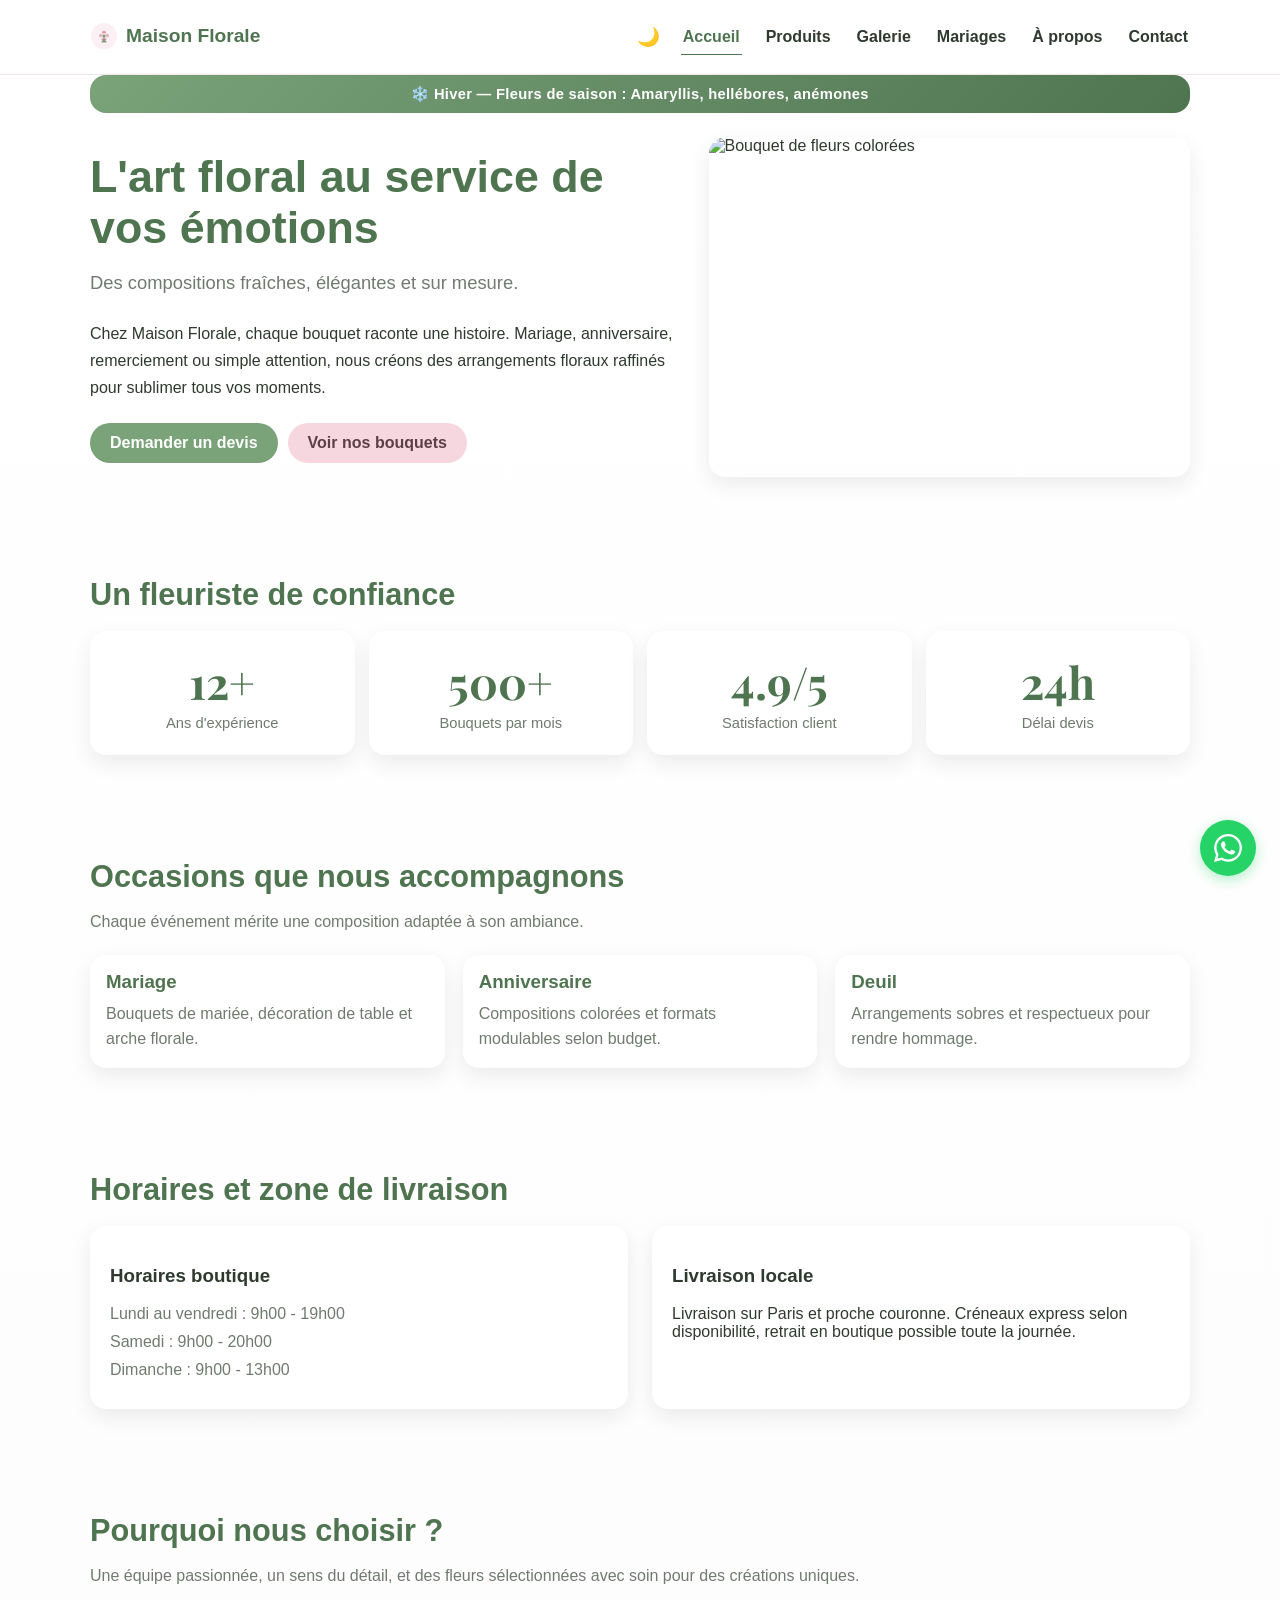
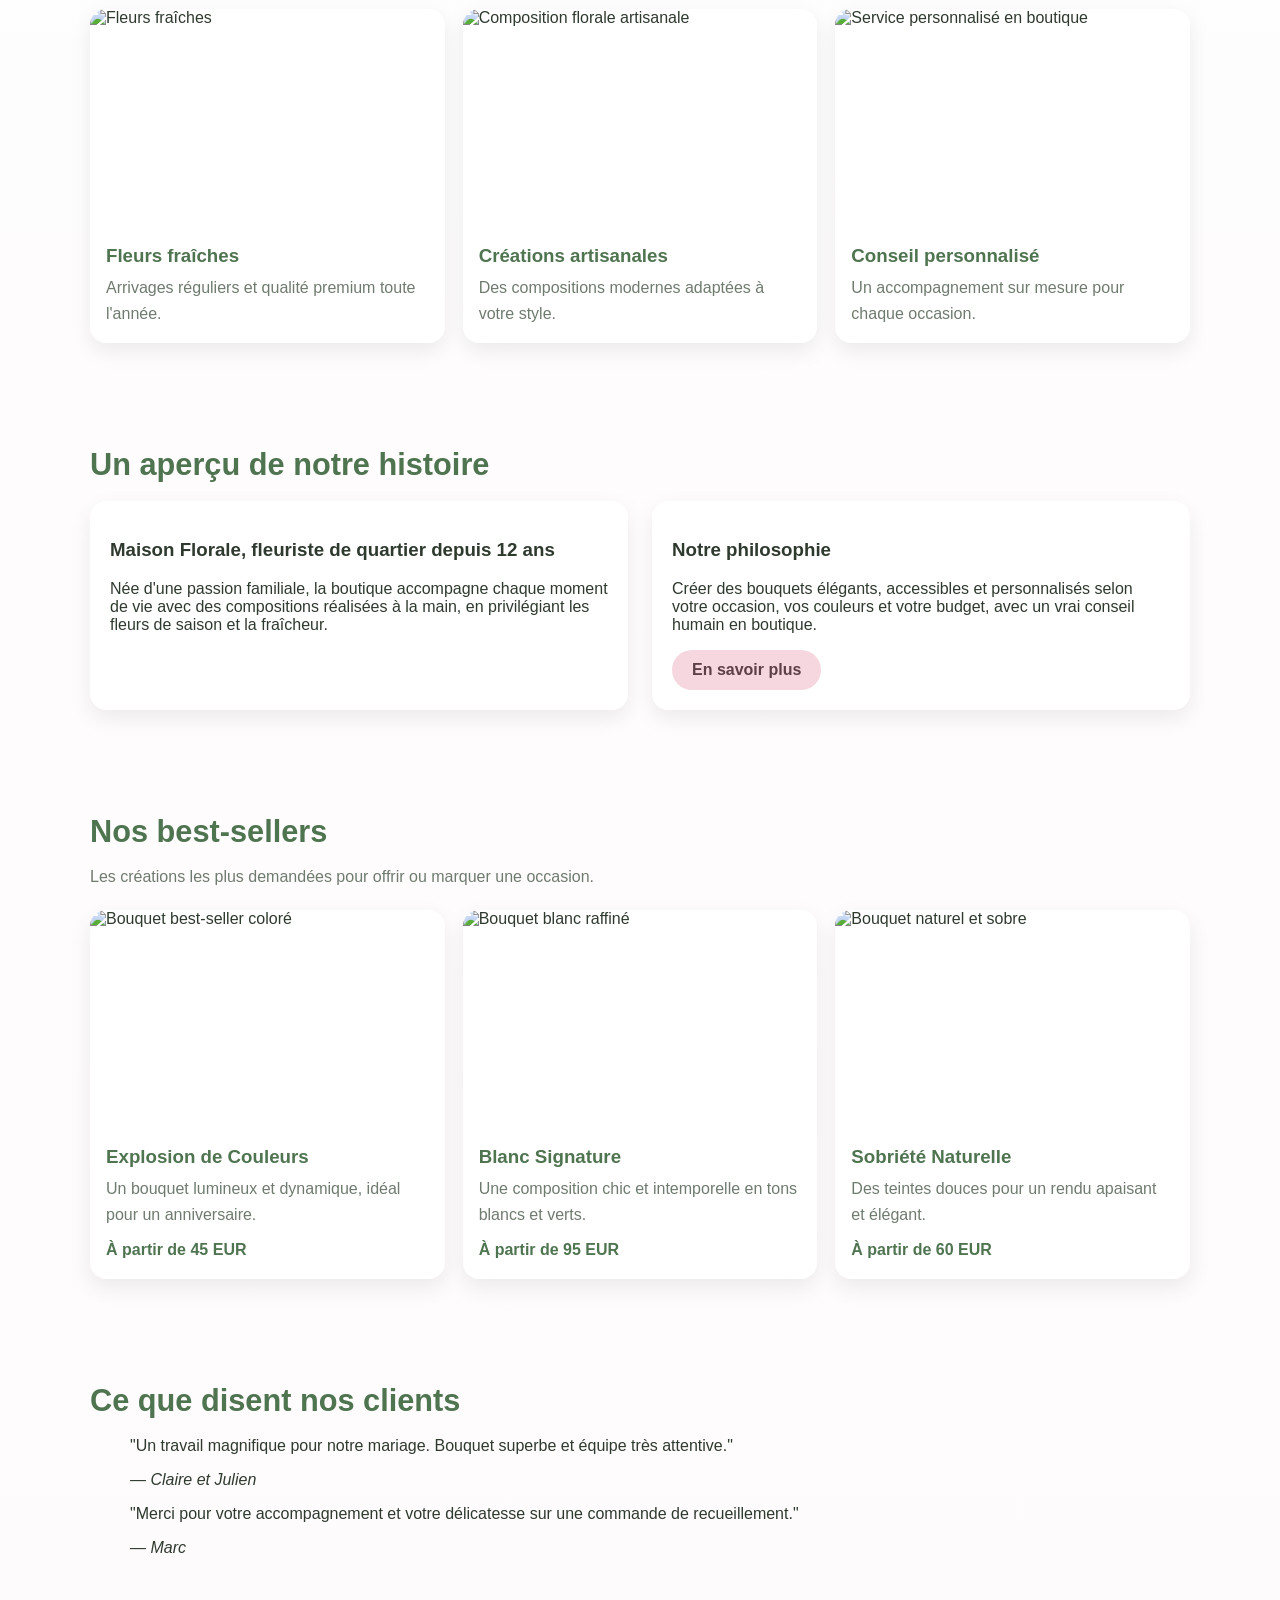
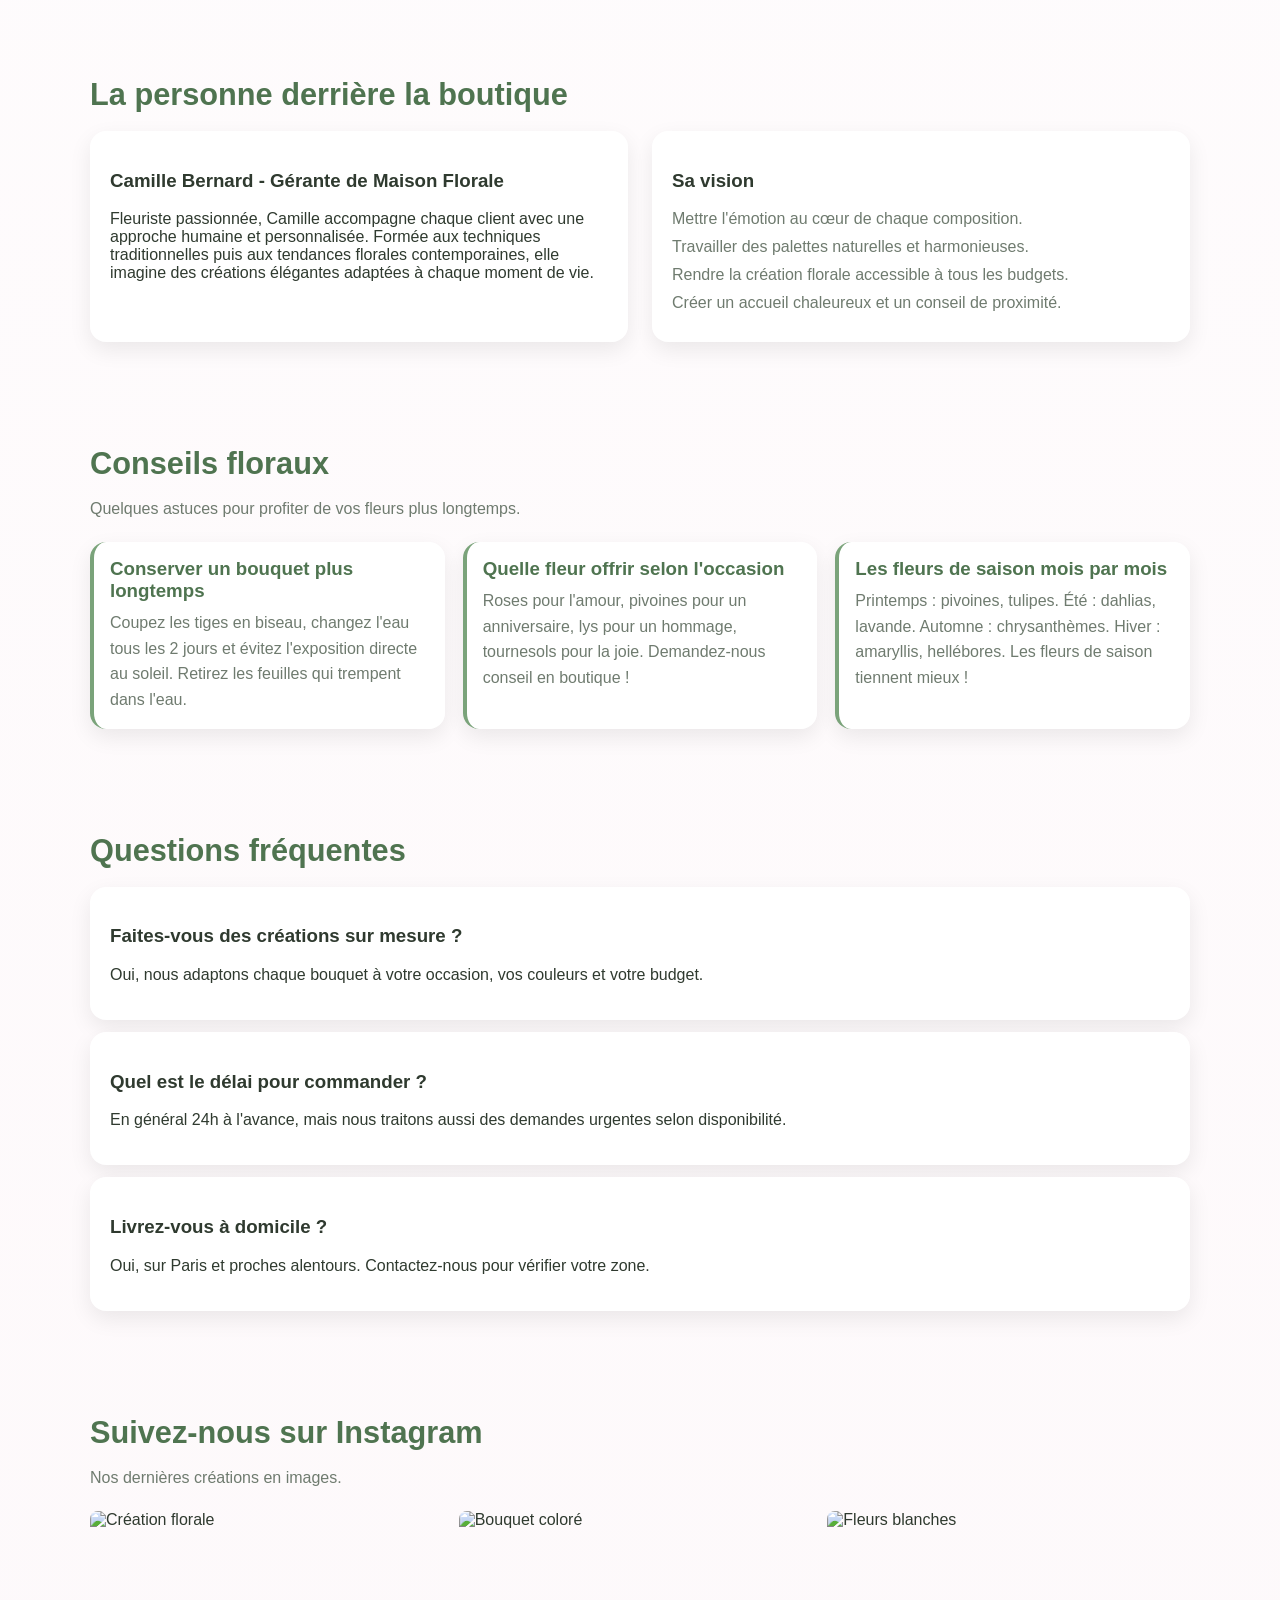
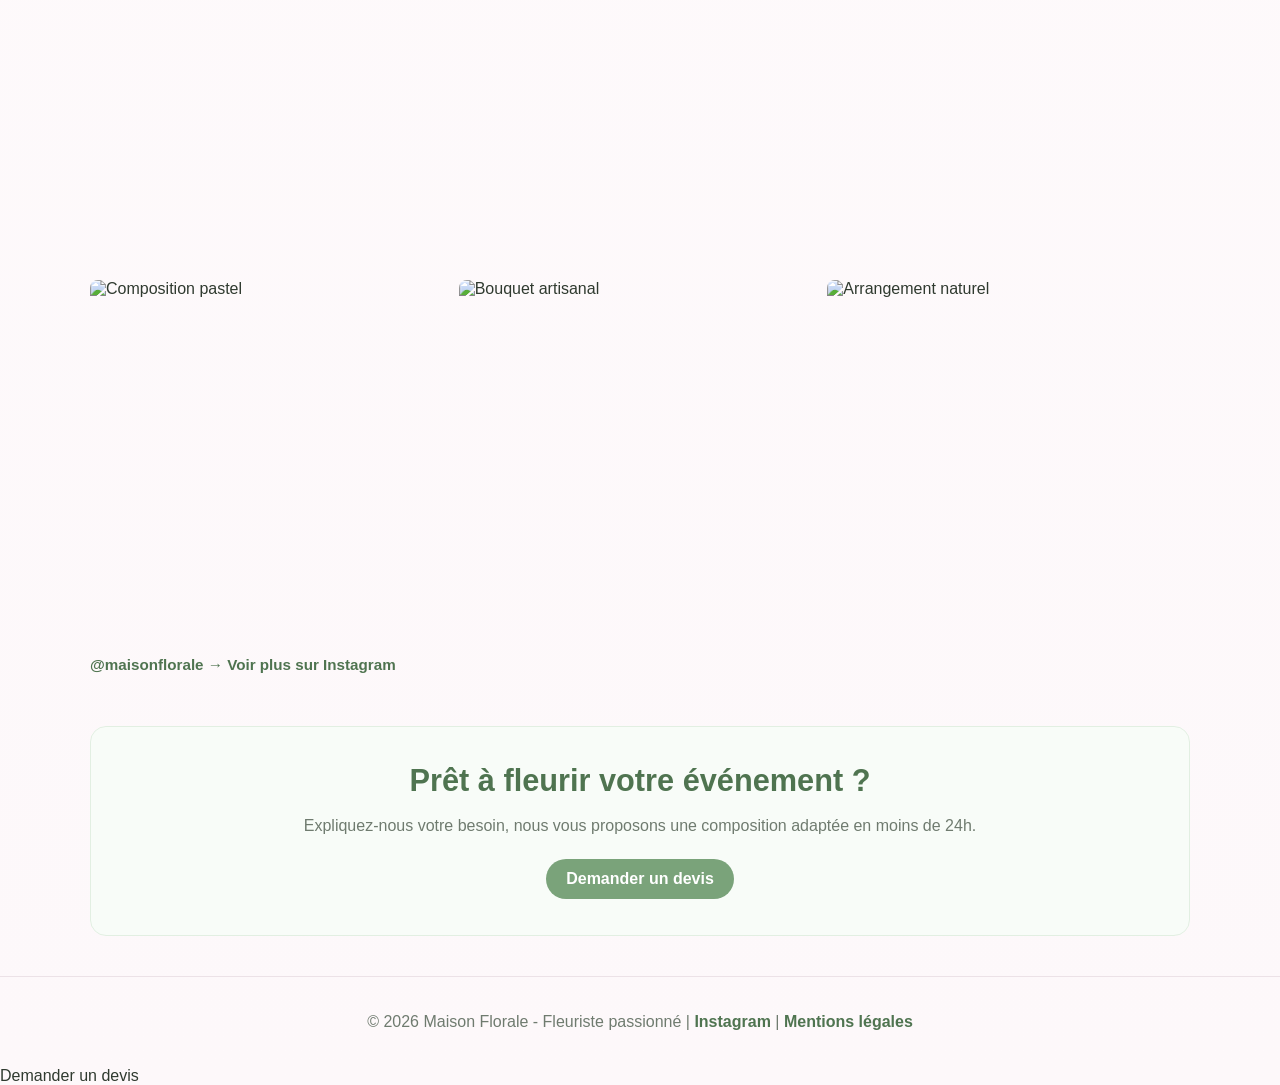
==== commit 4fe1ad32: "Mise a jour du site" ====
--- a/accueil.html
+++ b/accueil.html
@@ -6,16 +6,16 @@
     <title>Maison Florale | Fleuriste</title>
     <link rel="stylesheet" href="styles.css" />
     <link rel="icon" href="logo-floral.svg" type="image/svg+xml" />
-    <script>(function(){var t=localStorage.getItem('theme');if(t)document.documentElement.dataset.theme=t;else if(matchMedia('(prefers-color-scheme:dark)').matches)document.documentElement.dataset.theme='dark'})()</script>
   </head>
   <body>
     <header class="site-header">
       <div class="container nav-wrap">
         <a class="logo" href="index.html"
-          ><img class="logo-icon" src="logo-floral.svg" alt="" /><span
+          ><img loading="lazy" class="logo-icon" src="logo-floral.svg" alt="" /><span
             >Maison Florale</span
           ></a
         >
+
         <button class="theme-toggle" aria-label="Mode sombre">🌙</button>
         <button class="menu-btn" aria-label="Ouvrir le menu">☰</button>
         <nav class="nav-links">
@@ -50,9 +50,9 @@
           </div>
         </div>
         <div class="hero-carousel">
-          <img class="active" src="https://images.unsplash.com/photo-1526045478516-99145907023c?auto=format&fit=crop&w=1200&h=600&q=80" alt="Bouquet de fleurs colorées" />
-          <img src="https://images.unsplash.com/photo-1487530811176-3780de880c2d?auto=format&fit=crop&w=1200&h=600&q=80" alt="Composition florale blanche" />
-          <img src="https://images.unsplash.com/photo-1455659817273-f96807779a8a?auto=format&fit=crop&w=1200&h=600&q=80" alt="Bouquet élégant pastel" />
+          <img class="active" fetchpriority="high" src="https://images.unsplash.com/photo-1526045478516-99145907023c?auto=format&fit=crop&w=1200&h=600&q=80" alt="Bouquet de fleurs colorées" />
+          <img loading="lazy" src="https://images.unsplash.com/photo-1487530811176-3780de880c2d?auto=format&fit=crop&w=1200&h=600&q=80" alt="Composition florale blanche" />
+          <img loading="lazy" src="https://images.unsplash.com/photo-1455659817273-f96807779a8a?auto=format&fit=crop&w=1200&h=600&q=80" alt="Bouquet élégant pastel" />
           <div class="carousel-nav">
             <button class="carousel-arrow prev" aria-label="Image précédente">❮</button>
             <button class="carousel-arrow next" aria-label="Image suivante">❯</button>
@@ -201,27 +201,27 @@
         </p>
         <div class="cards">
           <article class="card">
-            <img src="https://images.unsplash.com/photo-1525310072745-f49212b5ac6d?auto=format&fit=crop&w=900&q=80" alt="Bouquet best-seller coloré" />
+            <img loading="lazy" src="https://images.unsplash.com/photo-1525310072745-f49212b5ac6d?auto=format&fit=crop&w=900&q=80" alt="Bouquet best-seller coloré" />
             <div class="card-body">
               <h3>Explosion de Couleurs</h3>
               <p>Un bouquet lumineux et dynamique, idéal pour un anniversaire.</p>
-              <p class="price-note">A partir de 45 EUR</p>
-            </div>
-          </article>
-          <article class="card">
-            <img src="https://images.unsplash.com/photo-1455659817273-f96807779a8a?auto=format&fit=crop&w=900&q=80" alt="Bouquet blanc raffiné" />
+              <p class="price-note">À partir de 45 EUR</p>
+            </div>
+          </article>
+          <article class="card">
+            <img loading="lazy" src="https://images.unsplash.com/photo-1455659817273-f96807779a8a?auto=format&fit=crop&w=900&q=80" alt="Bouquet blanc raffiné" />
             <div class="card-body">
               <h3>Blanc Signature</h3>
               <p>Une composition chic et intemporelle en tons blancs et verts.</p>
-              <p class="price-note">A partir de 95 EUR</p>
-            </div>
-          </article>
-          <article class="card">
-            <img src="https://images.unsplash.com/photo-1470509037663-253afd7f0f51?auto=format&fit=crop&w=900&q=80" alt="Bouquet naturel et sobre" />
-            <div class="card-body">
-              <h3>Sobriete Naturelle</h3>
+              <p class="price-note">À partir de 95 EUR</p>
+            </div>
+          </article>
+          <article class="card">
+            <img loading="lazy" src="https://images.unsplash.com/photo-1470509037663-253afd7f0f51?auto=format&fit=crop&w=900&q=80" alt="Bouquet naturel et sobre" />
+            <div class="card-body">
+              <h3>Sobriété Naturelle</h3>
               <p>Des teintes douces pour un rendu apaisant et élégant.</p>
-              <p class="price-note">A partir de 60 EUR</p>
+              <p class="price-note">À partir de 60 EUR</p>
             </div>
           </article>
         </div>
@@ -229,25 +229,15 @@
 
       <section class="section">
         <h2>Ce que disent nos clients</h2>
-        <div class="cards reviews-grid">
-          <article class="card">
-            <div class="card-body">
-              <h3>Claire et Julien</h3>
-              <p>"Un travail magnifique pour notre mariage. Bouquet superbe et équipe très attentive."</p>
-            </div>
-          </article>
-          <article class="card">
-            <div class="card-body">
-              <h3>Nadia</h3>
-              <p>"Commande de dernière minute pour un anniversaire, résultat parfait et livraison rapide."</p>
-            </div>
-          </article>
-          <article class="card">
-            <div class="card-body">
-              <h3>Marc</h3>
-              <p>"Merci pour votre accompagnement et votre délicatesse sur une commande de recueillement."</p>
-            </div>
-          </article>
+        <div class="editorial-reviews">
+          <blockquote>
+            <p>"Un travail magnifique pour notre mariage. Bouquet superbe et équipe très attentive."</p>
+            <cite>— Claire et Julien</cite>
+          </blockquote>
+          <blockquote>
+            <p>"Merci pour votre accompagnement et votre délicatesse sur une commande de recueillement."</p>
+            <cite>— Marc</cite>
+          </blockquote>
         </div>
       </section>
 
@@ -335,12 +325,12 @@
         <h2>Suivez-nous sur Instagram</h2>
         <p class="section-intro">Nos dernières créations en images.</p>
         <div class="insta-grid">
-          <a href="https://instagram.com" target="_blank" rel="noreferrer"><img src="https://images.unsplash.com/photo-1487530811176-3780de880c2d?auto=format&fit=crop&w=400&q=80" alt="Création florale" /></a>
-          <a href="https://instagram.com" target="_blank" rel="noreferrer"><img src="https://images.unsplash.com/photo-1490750967868-88aa4486c946?auto=format&fit=crop&w=400&q=80" alt="Bouquet coloré" /></a>
-          <a href="https://instagram.com" target="_blank" rel="noreferrer"><img src="https://images.unsplash.com/photo-1519378058457-4c29a0a2efac?auto=format&fit=crop&w=400&q=80" alt="Fleurs blanches" /></a>
-          <a href="https://instagram.com" target="_blank" rel="noreferrer"><img src="https://images.unsplash.com/photo-1525310072745-f49212b5ac6d?auto=format&fit=crop&w=400&q=80" alt="Composition pastel" /></a>
-          <a href="https://instagram.com" target="_blank" rel="noreferrer"><img src="https://images.unsplash.com/photo-1561181286-d3fee7d55364?auto=format&fit=crop&w=400&q=80" alt="Bouquet artisanal" /></a>
-          <a href="https://instagram.com" target="_blank" rel="noreferrer"><img src="https://images.unsplash.com/photo-1470509037663-253afd7f0f51?auto=format&fit=crop&w=400&q=80" alt="Arrangement naturel" /></a>
+          <a href="https://instagram.com" target="_blank" rel="noreferrer"><img loading="lazy" src="https://images.unsplash.com/photo-1487530811176-3780de880c2d?auto=format&fit=crop&w=400&q=80" alt="Création florale" /></a>
+          <a href="https://instagram.com" target="_blank" rel="noreferrer"><img loading="lazy" src="https://images.unsplash.com/photo-1490750967868-88aa4486c946?auto=format&fit=crop&w=400&q=80" alt="Bouquet coloré" /></a>
+          <a href="https://instagram.com" target="_blank" rel="noreferrer"><img loading="lazy" src="https://images.unsplash.com/photo-1519378058457-4c29a0a2efac?auto=format&fit=crop&w=400&q=80" alt="Fleurs blanches" /></a>
+          <a href="https://instagram.com" target="_blank" rel="noreferrer"><img loading="lazy" src="https://images.unsplash.com/photo-1525310072745-f49212b5ac6d?auto=format&fit=crop&w=400&q=80" alt="Composition pastel" /></a>
+          <a href="https://instagram.com" target="_blank" rel="noreferrer"><img loading="lazy" src="https://images.unsplash.com/photo-1561181286-d3fee7d55364?auto=format&fit=crop&w=400&q=80" alt="Bouquet artisanal" /></a>
+          <a href="https://instagram.com" target="_blank" rel="noreferrer"><img loading="lazy" src="https://images.unsplash.com/photo-1470509037663-253afd7f0f51?auto=format&fit=crop&w=400&q=80" alt="Arrangement naturel" /></a>
         </div>
         <a class="insta-cta" href="https://instagram.com" target="_blank" rel="noreferrer">
           @maisonflorale → Voir plus sur Instagram
@@ -377,5 +367,7 @@
       <svg width="20" height="20" viewBox="0 0 24 24" fill="none" stroke="currentColor" stroke-width="2.5" stroke-linecap="round" stroke-linejoin="round"><polyline points="18 15 12 9 6 15"/></svg>
     </button>
     <script src="script.js"></script>
+      <a href="contact.html" class="mobile-sticky-cta">Demander un devis</a>
   </body>
 </html>
+
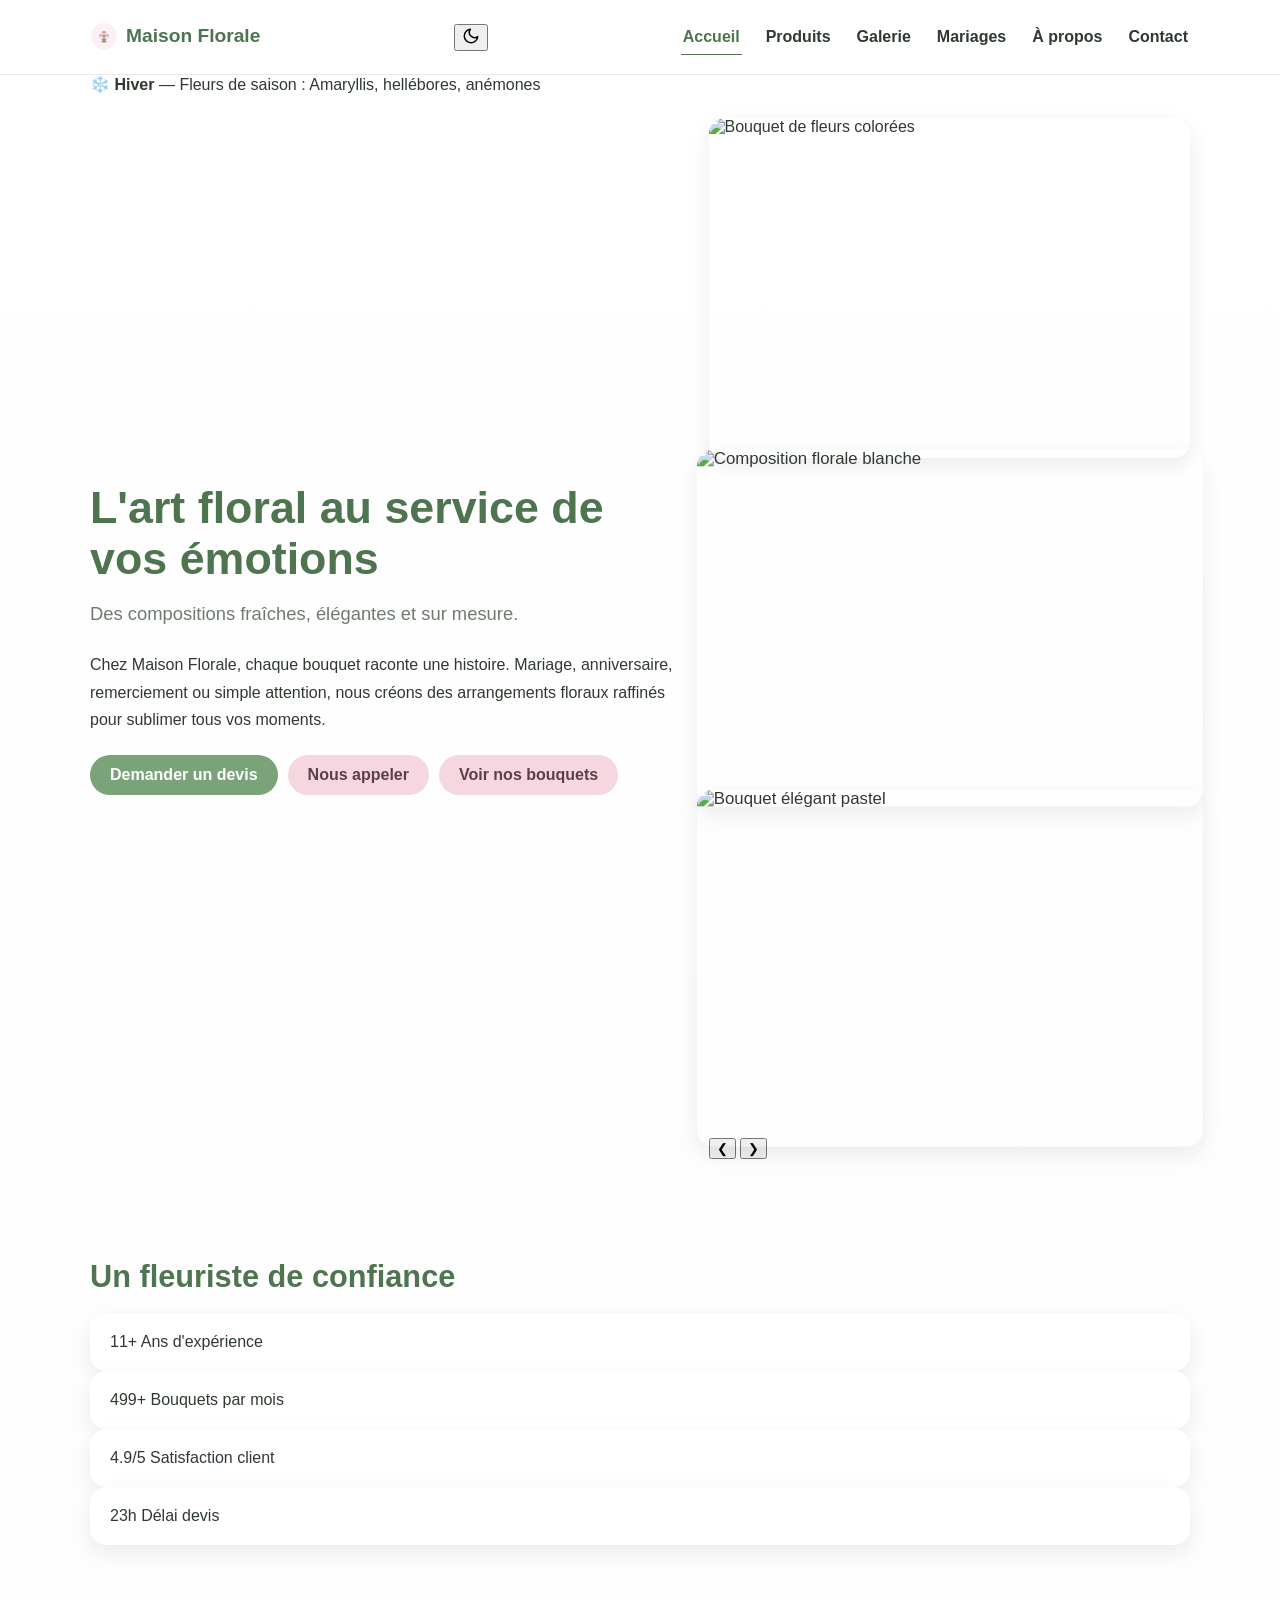
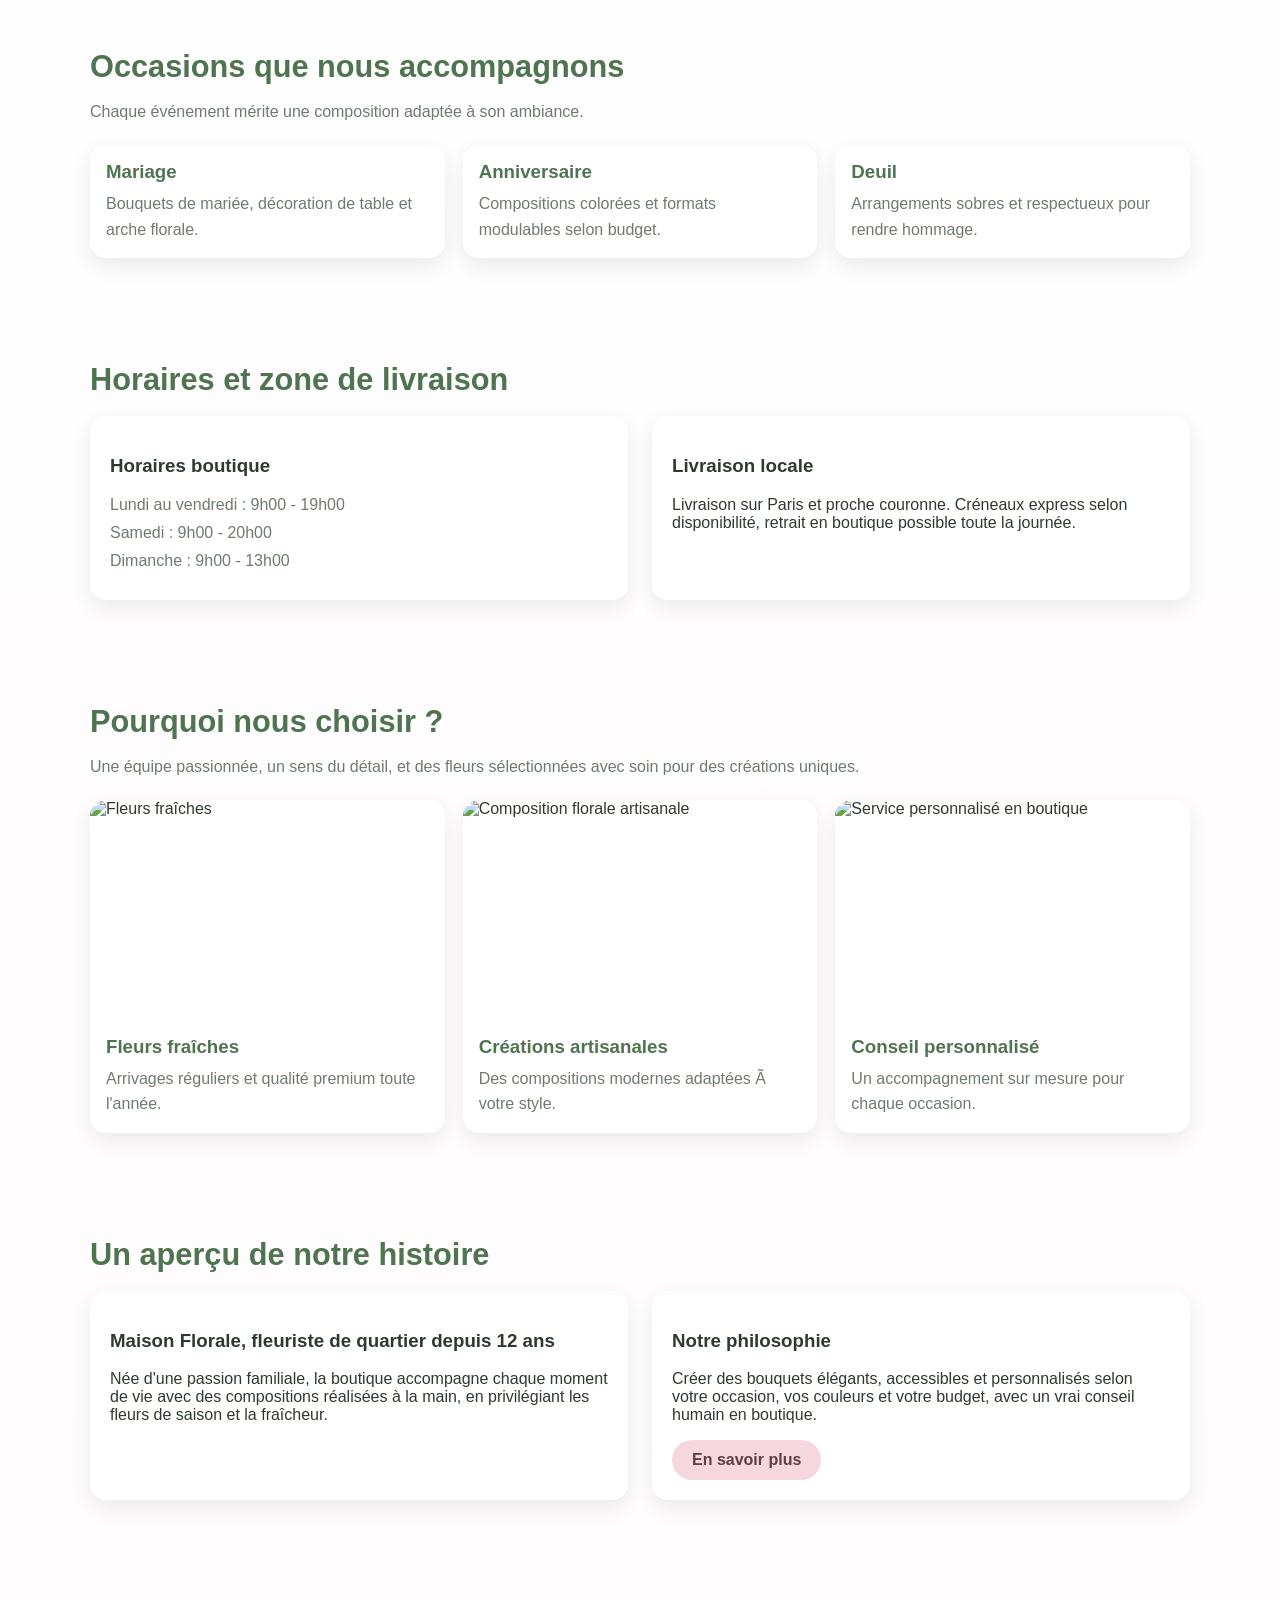
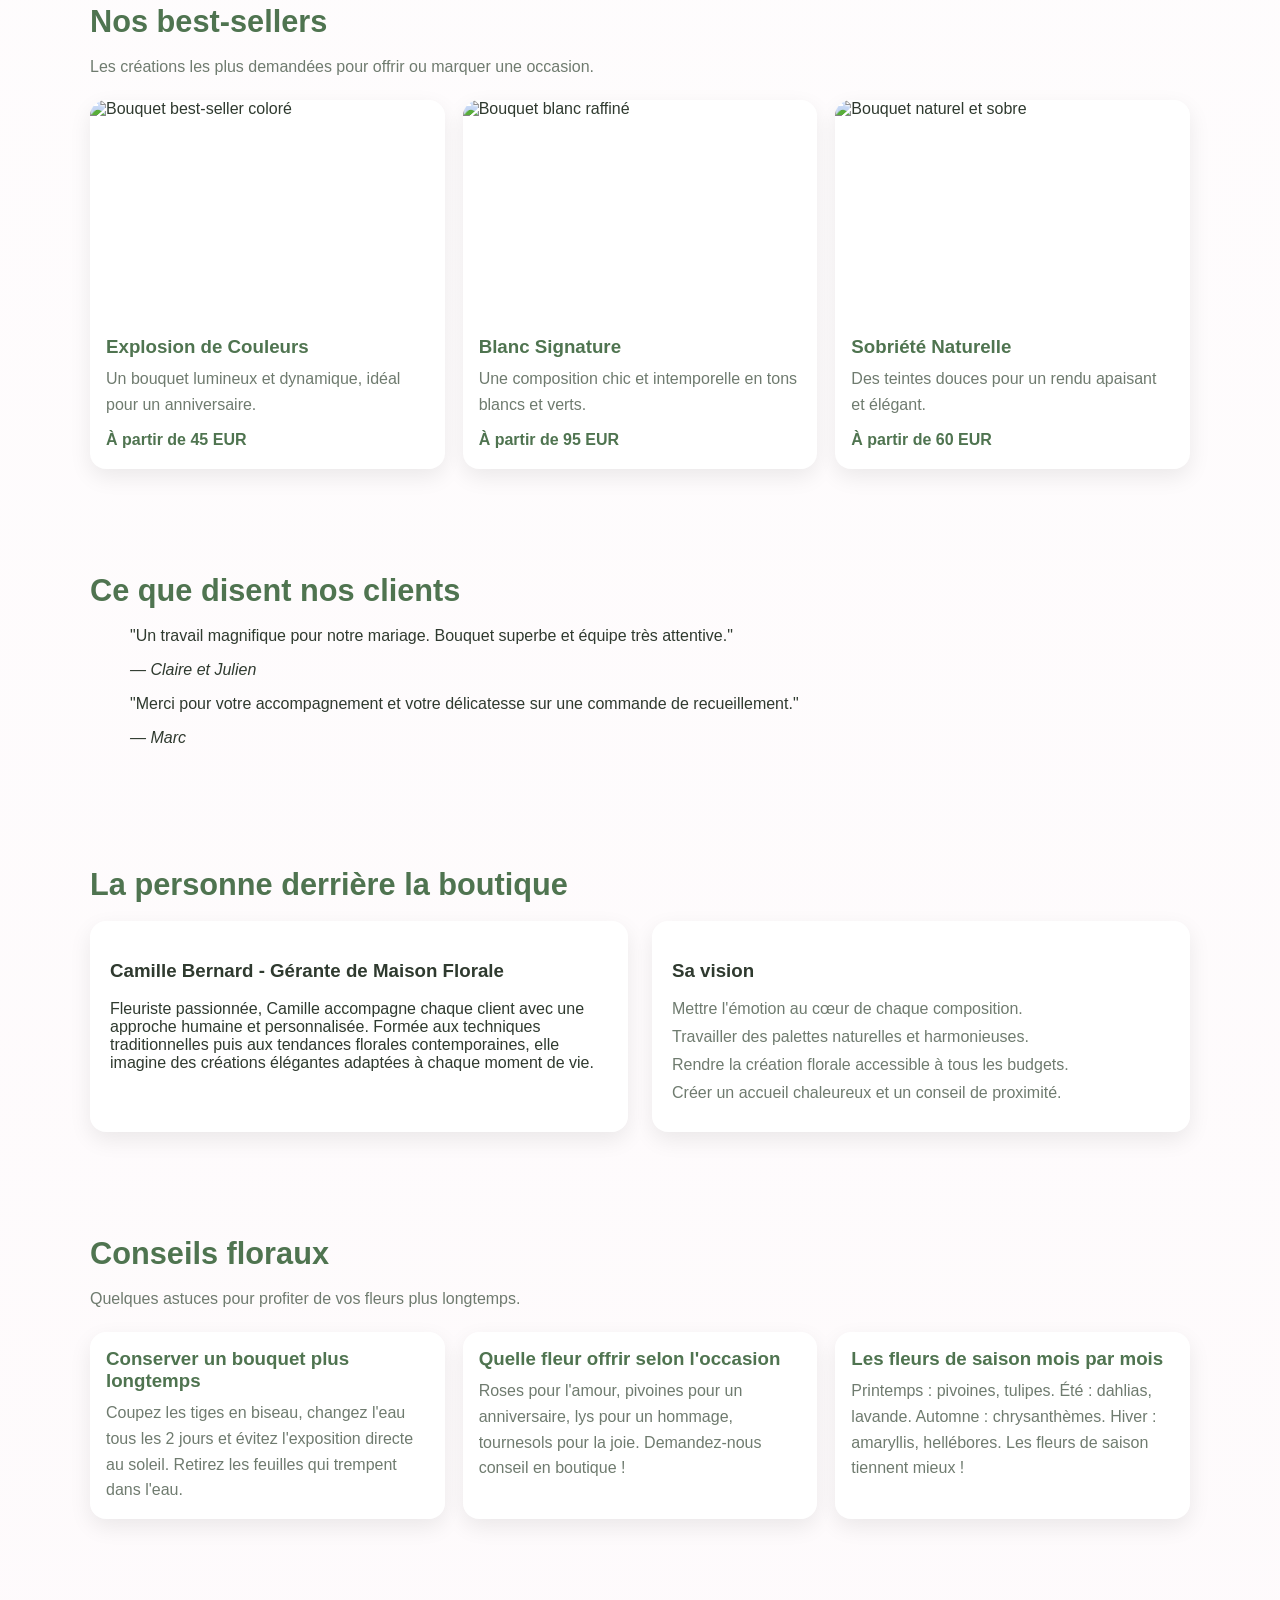
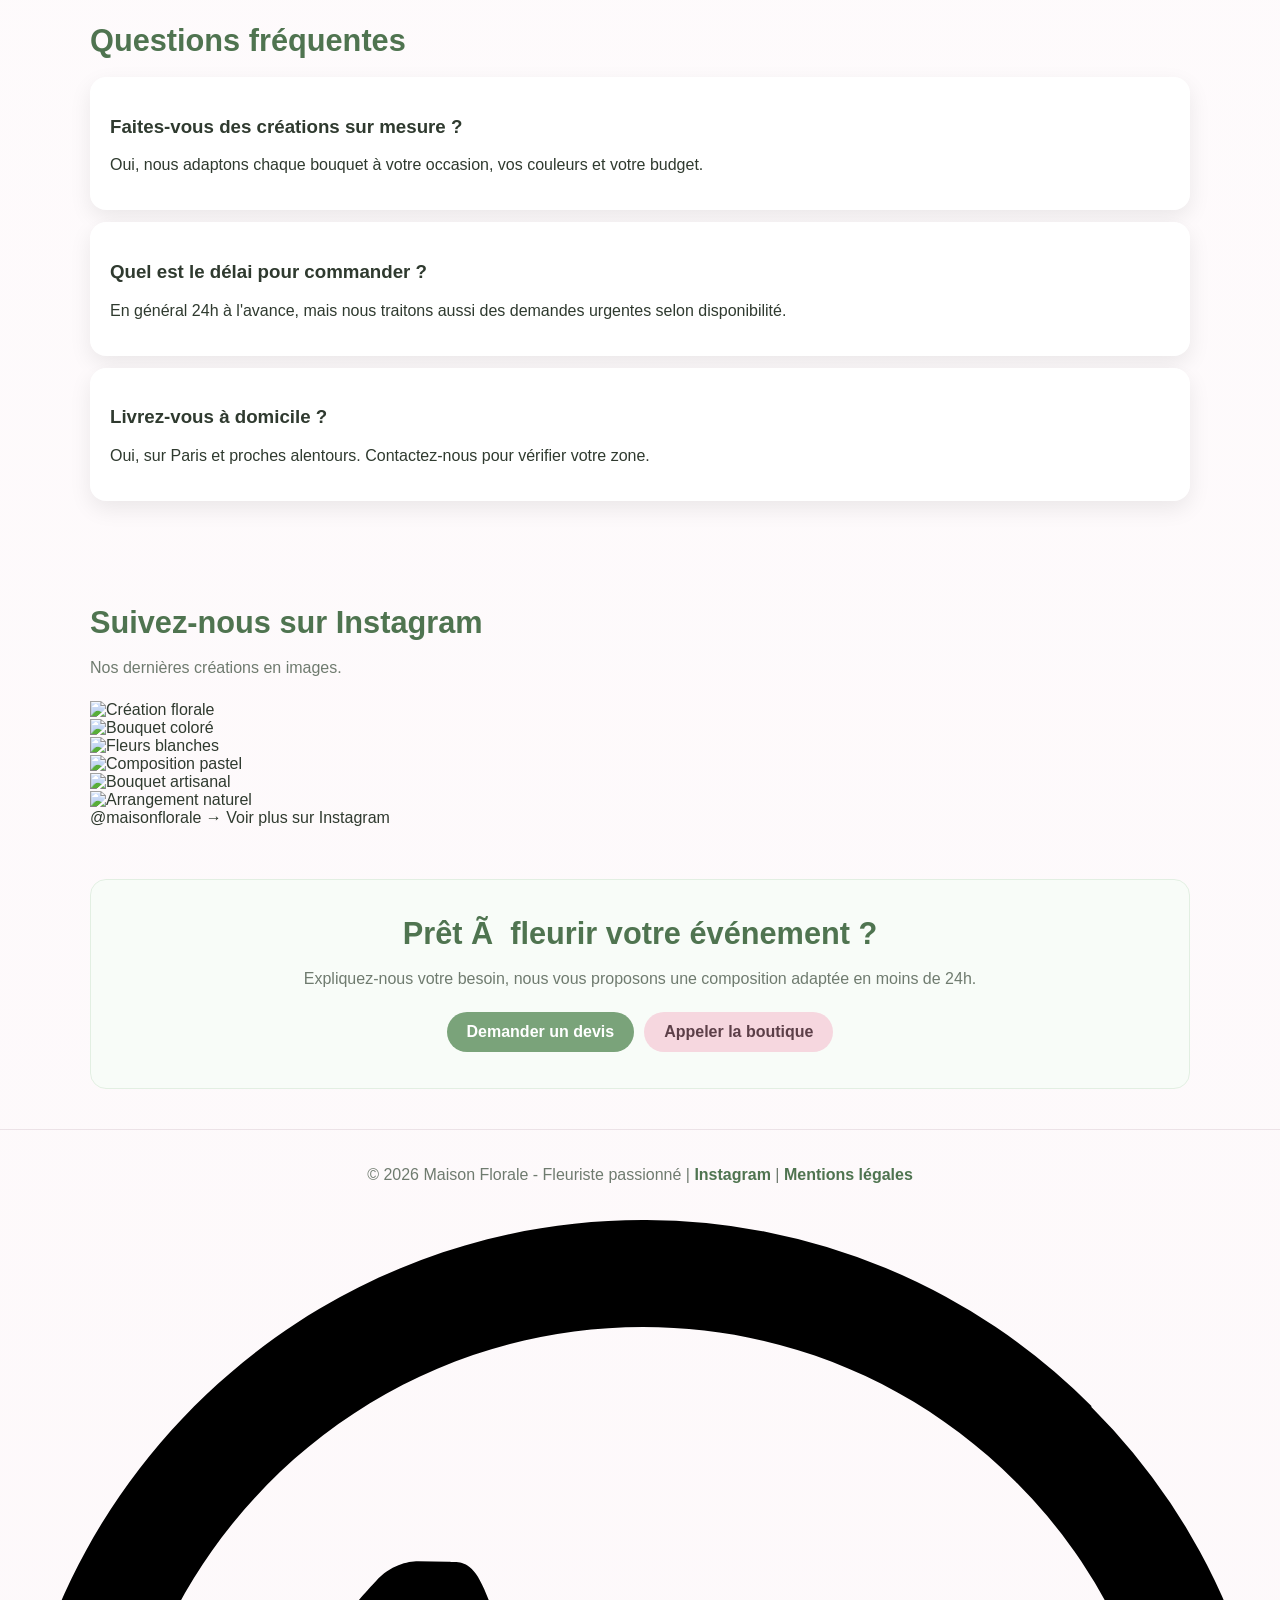
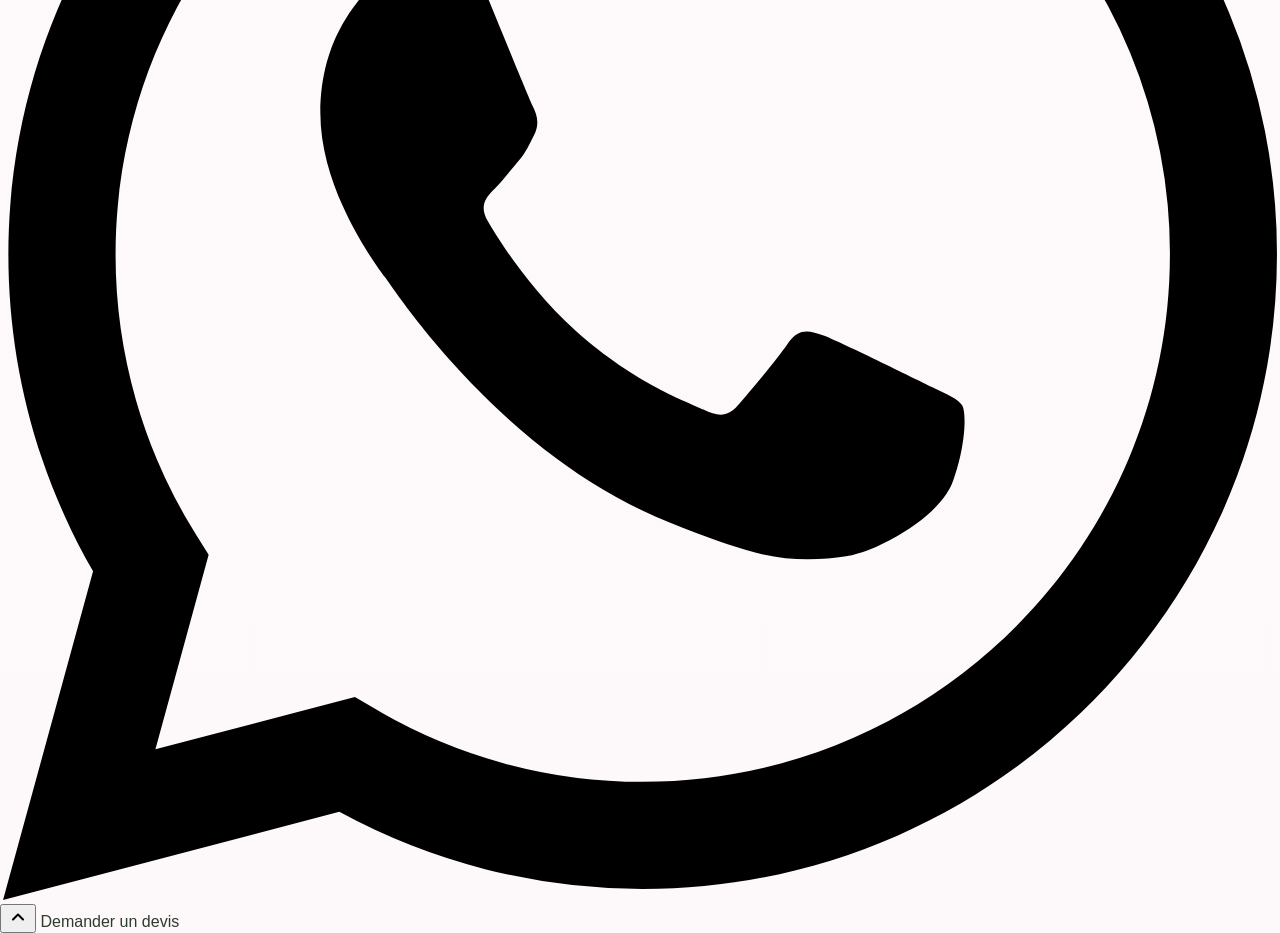
==== commit d9b79623: "Mise a jour du site" ====
--- a/accueil.html
+++ b/accueil.html
@@ -6,6 +6,8 @@
     <title>Maison Florale | Fleuriste</title>
     <link rel="stylesheet" href="styles.css" />
     <link rel="icon" href="logo-floral.svg" type="image/svg+xml" />
+
+    <script>(function(){if(localStorage.getItem('theme')==='dark')document.documentElement.dataset.theme='dark'})()</script>
   </head>
   <body>
     <header class="site-header">
@@ -155,7 +157,7 @@
             />
             <div class="card-body">
               <h3>Créations artisanales</h3>
-              <p>Des compositions modernes adaptées à votre style.</p>
+              <p>Des compositions modernes adaptées Ã  votre style.</p>
             </div>
           </article>
           <article class="card">
@@ -338,7 +340,7 @@
       </section>
 
       <section class="section final-cta">
-        <h2>Prêt à fleurir votre événement ?</h2>
+        <h2>Prêt Ã  fleurir votre événement ?</h2>
         <p class="section-intro">
           Expliquez-nous votre besoin, nous vous proposons une composition
           adaptée en moins de 24h.
--- a/styles.css
+++ b/styles.css
@@ -1,7 +1,6 @@
 @import url("https://fonts.googleapis.com/css2?family=Playfair+Display:wght@600;700&display=swap");
 
 :root {
-  /* Colors */
   --green: #7aa37a;
   --green-dark: #4f7450;
   --pink: #f6d7df;
@@ -9,47 +8,8 @@
   --white: #ffffff;
   --text: #2f3a2f;
   --muted: #6f7b6f;
-
-  /* Surfaces */
-  --surface: #ffffff;
-  --bg-start: #ffffff;
-  --bg-end: #fdf8fa;
-  --bg-header: rgba(255, 255, 255, 0.92);
-  --input-bg: #ffffff;
-
-  /* Borders */
-  --border: #f0e6ea;
-  --input-border: #e1d8dc;
-  --footer-border: #ece2e7;
-  --banner-border: #ebdce2;
-  --nav-mobile-border: #eadfe3;
-
-  /* Accents */
-  --btn-secondary-text: #5c3f48;
-  --slogan-color: #5f6e5f;
-  --review-accent: #d8ebd9;
-  --tag-bg: #f9edf1;
-  --tag-color: #875a67;
-  --active-ring: #b9d3ba;
-
-  /* CTA */
-  --cta-bg: #f8fcf8;
-  --cta-border: #e2efe2;
-
-  /* Banner */
-  --banner-start: #f4fff4;
-  --banner-end: #fdeff4;
-
-  /* Shadows */
   --shadow: 0 8px 22px rgba(0, 0, 0, 0.08);
-  --hover-shadow: 0 14px 28px rgba(0, 0, 0, 0.12);
-  --btn-hover-shadow: 0 10px 18px rgba(79, 116, 80, 0.18);
-
-  /* Layout */
   --radius: 16px;
-
-  /* Easing */
-  --ease-out: cubic-bezier(0.4, 0, 0.2, 1);
 }
 
 * {
@@ -62,7 +22,7 @@
   padding: 0;
   font-family: "Segoe UI", Tahoma, Geneva, Verdana, sans-serif;
   color: var(--text);
-  background: linear-gradient(180deg, var(--bg-start) 0%, var(--bg-end) 100%);
+  background: linear-gradient(180deg, #fff 0%, #fdf8fa 100%);
 }
 
 html {
@@ -88,16 +48,15 @@
   position: sticky;
   top: 0;
   z-index: 50;
-  background: var(--bg-header);
+  background: rgba(255, 255, 255, 0.92);
   backdrop-filter: blur(8px);
-  border-bottom: 1px solid var(--border);
-  transition: background 0.4s ease, border-color 0.4s ease;
+  border-bottom: 1px solid #f0e6ea;
 }
 
 .nav-wrap {
   display: flex;
   align-items: center;
-  gap: 14px;
+  justify-content: space-between;
   min-height: 74px;
 }
 
@@ -110,14 +69,12 @@
   color: var(--green-dark);
   position: relative;
   padding-bottom: 2px;
-  margin-right: auto;
 }
 
 .logo-icon {
   width: 28px;
   height: 28px;
   flex-shrink: 0;
-  transition: filter 0.4s ease;
 }
 
 .top-contact-link {
@@ -126,7 +83,7 @@
   color: var(--text);
   padding: 6px 2px;
   position: relative;
-  transition: color 0.3s var(--ease-out);
+  transition: color 0.25s ease;
   padding-bottom: 2px;
 }
 
@@ -146,7 +103,7 @@
   color: var(--text);
   padding: 6px 2px;
   position: relative;
-  transition: color 0.3s var(--ease-out);
+  transition: color 0.25s ease;
 }
 
 .nav-links a:hover,
@@ -163,30 +120,6 @@
   border-radius: 10px;
   padding: 8px 10px;
   cursor: pointer;
-  transition: background 0.3s ease;
-}
-
-/* ── Theme toggle ── */
-.theme-toggle {
-  border: none;
-  background: none;
-  font-size: 1.15rem;
-  color: var(--text);
-  cursor: pointer;
-  padding: 6px;
-  border-radius: 50%;
-  width: 36px;
-  height: 36px;
-  display: flex;
-  align-items: center;
-  justify-content: center;
-  transition: transform 0.35s var(--ease-out), background 0.3s ease, color 0.3s ease;
-  flex-shrink: 0;
-}
-
-.theme-toggle:hover {
-  transform: scale(1.15) rotate(20deg);
-  background: var(--pink);
 }
 
 .hero {
@@ -218,10 +151,6 @@
   display: flex;
   flex-wrap: wrap;
   gap: 10px;
-}
-
-.hero-cta-group .btn-call {
-  display: none;
 }
 
 .btn {
@@ -231,21 +160,13 @@
   padding: 11px 20px;
   font-weight: 600;
   cursor: pointer;
-  transition: transform 0.3s var(--ease-out),
-    opacity 0.3s ease,
-    box-shadow 0.3s var(--ease-out),
-    background 0.3s ease,
-    color 0.3s ease;
+  transition: transform 0.25s ease, opacity 0.25s ease, box-shadow 0.25s ease;
 }
 
 .btn:hover {
-  transform: translateY(-2px) scale(1.02);
+  transform: translateY(-2px) scale(1.01);
   opacity: 0.96;
-  box-shadow: var(--btn-hover-shadow);
-}
-
-.btn:active {
-  transform: translateY(0) scale(0.97);
+  box-shadow: 0 10px 18px rgba(79, 116, 80, 0.18);
 }
 
 .btn-primary {
@@ -255,7 +176,7 @@
 
 .btn-secondary {
   background: var(--pink);
-  color: var(--btn-secondary-text);
+  color: #5c3f48;
 }
 
 .hero img {
@@ -286,37 +207,19 @@
   grid-template-columns: repeat(3, minmax(0, 1fr));
 }
 
-/* Center odd-numbered cards on the index page */
-.site-links-grid {
-  display: flex;
-  flex-wrap: wrap;
-  justify-content: center;
-}
-
-.site-links-grid .site-card-link {
-  flex: 0 0 calc(33.333% - 12px);
-  display: flex;
-  flex-direction: column;
-}
-.site-links-grid .site-card-link .card {
-  flex-grow: 1; /* Make cards uniform height if flexed */
-}
-
 .card {
-  background: var(--surface);
+  background: var(--white);
   border-radius: var(--radius);
   overflow: hidden;
   box-shadow: var(--shadow);
-  transition: transform 0.35s var(--ease-out),
-    box-shadow 0.35s var(--ease-out),
-    background 0.4s ease;
+  transition: transform 0.3s ease, box-shadow 0.3s ease;
 }
 
 .card img {
   height: 220px;
   width: 100%;
   object-fit: cover;
-  transition: transform 0.5s var(--ease-out);
+  transition: transform 0.45s ease;
 }
 
 .card-body {
@@ -357,7 +260,7 @@
 }
 
 .reviews-grid .card {
-  border-top: 4px solid var(--review-accent);
+  border-top: 4px solid #d8ebd9;
 }
 
 .faq-list {
@@ -367,11 +270,10 @@
 
 .final-cta {
   text-align: center;
-  background: var(--cta-bg);
-  border: 1px solid var(--cta-border);
+  background: #f8fcf8;
+  border: 1px solid #e2efe2;
   border-radius: var(--radius);
   padding: 36px 20px;
-  transition: background 0.4s ease, border-color 0.4s ease;
 }
 
 .final-cta .hero-cta-group {
@@ -386,11 +288,10 @@
 }
 
 .panel {
-  background: var(--surface);
+  background: #fff;
   border-radius: var(--radius);
   box-shadow: var(--shadow);
   padding: 20px;
-  transition: background 0.4s ease, box-shadow 0.3s ease;
 }
 
 .contact-list {
@@ -417,21 +318,11 @@
 input,
 textarea {
   width: 100%;
-  border: 1px solid var(--input-border);
+  border: 1px solid #e1d8dc;
   border-radius: 10px;
   padding: 10px 12px;
   font: inherit;
   font-size: 16px;
-  background: var(--input-bg);
-  color: var(--text);
-  transition: background 0.3s ease, border-color 0.3s ease, color 0.3s ease;
-}
-
-input:focus,
-textarea:focus {
-  outline: none;
-  border-color: var(--green);
-  box-shadow: 0 0 0 3px rgba(122, 163, 122, 0.2);
 }
 
 textarea {
@@ -444,16 +335,14 @@
   min-height: 260px;
   border: 0;
   border-radius: 12px;
-  transition: filter 0.4s ease;
 }
 
 .site-footer {
   margin-top: 40px;
-  border-top: 1px solid var(--footer-border);
+  border-top: 1px solid #ece2e7;
   padding: 20px 0;
   color: var(--muted);
   text-align: center;
-  transition: border-color 0.4s ease;
 }
 
 .site-footer a {
@@ -467,8 +356,8 @@
 
 .site-title-banner {
   margin-bottom: 24px;
-  background: linear-gradient(135deg, var(--banner-start) 0%, var(--banner-end) 100%);
-  border: 1px solid var(--banner-border);
+  background: linear-gradient(135deg, #f4fff4 0%, #fdeff4 100%);
+  border: 1px solid #ebdce2;
   border-radius: var(--radius);
   box-shadow: var(--shadow);
   min-height: 220px;
@@ -477,7 +366,6 @@
   gap: 10px;
   align-items: center;
   justify-content: center;
-  transition: background 0.4s ease, border-color 0.4s ease;
 }
 
 .site-title-large {
@@ -491,11 +379,12 @@
 
 .site-slogan {
   margin: 0;
-  color: var(--slogan-color);
+  color: #5f6e5f;
   font-size: clamp(1rem, 2.2vw, 1.25rem);
   font-style: italic;
   text-align: center;
 }
+
 
 .site-links-grid {
   grid-template-columns: repeat(3, minmax(0, 1fr));
@@ -509,12 +398,12 @@
 
 .site-card-link .card {
   height: 100%;
-  transition: transform 0.35s var(--ease-out), box-shadow 0.35s var(--ease-out);
+  transition: transform 0.3s ease, box-shadow 0.3s ease;
 }
 
 .site-card-link:hover .card {
   transform: translateY(-5px);
-  box-shadow: var(--hover-shadow);
+  box-shadow: 0 14px 28px rgba(0, 0, 0, 0.12);
 }
 
 .site-card-link .card h3 {
@@ -535,7 +424,7 @@
   background: currentColor;
   transform: scaleX(0);
   transform-origin: center;
-  transition: transform 0.35s var(--ease-out);
+  transition: transform 0.3s ease;
 }
 
 .logo:hover::after,
@@ -548,15 +437,11 @@
 
 .card:hover {
   transform: translateY(-4px);
-  box-shadow: var(--hover-shadow);
+  box-shadow: 0 14px 28px rgba(0, 0, 0, 0.12);
 }
 
 .card:hover img {
-  transform: scale(1.04);
-}
-
-.card:active {
-  transform: translateY(-1px) scale(0.98);
+  transform: scale(1.03);
 }
 
 .click-tip {
@@ -566,7 +451,7 @@
 
 .product-category-card {
   cursor: pointer;
-  transition: transform 0.3s var(--ease-out), box-shadow 0.3s var(--ease-out);
+  transition: transform 0.2s ease, box-shadow 0.2s ease;
 }
 
 .product-category-card:hover {
@@ -574,7 +459,7 @@
 }
 
 .product-category-card.active {
-  box-shadow: 0 0 0 2px var(--active-ring), var(--shadow);
+  box-shadow: 0 0 0 2px #b9d3ba, var(--shadow);
 }
 
 .product-description-panel {
@@ -587,7 +472,7 @@
 
 .bouquet-example-card {
   cursor: pointer;
-  transition: transform 0.3s var(--ease-out), box-shadow 0.3s var(--ease-out);
+  transition: transform 0.2s ease, box-shadow 0.2s ease;
 }
 
 .bouquet-example-card:hover {
@@ -599,11 +484,10 @@
   margin-bottom: 8px;
   padding: 4px 10px;
   border-radius: 999px;
-  background: var(--tag-bg);
-  color: var(--tag-color);
+  background: #f9edf1;
+  color: #875a67;
   font-size: 0.8rem;
   font-weight: 700;
-  transition: background 0.3s ease, color 0.3s ease;
 }
 
 .detail-layout {
@@ -668,8 +552,7 @@
   .btn,
   .card,
   .card img,
-  .site-card-link .card,
-  .theme-toggle {
+  .site-card-link .card {
     transition: none;
   }
 }
@@ -684,8 +567,8 @@
     min-height: 280px;
   }
 
-  .site-links-grid .site-card-link {
-    flex: 0 0 calc(50% - 12px);
+  .site-links-grid {
+    grid-template-columns: repeat(2, minmax(0, 1fr));
   }
 }
 
@@ -740,8 +623,8 @@
     position: absolute;
     right: 4%;
     top: 64px;
-    background: var(--surface);
-    border: 1px solid var(--nav-mobile-border);
+    background: #fff;
+    border: 1px solid #eadfe3;
     border-radius: 12px;
     box-shadow: var(--shadow);
     width: min(92vw, 260px);
@@ -762,16 +645,8 @@
     font-size: 0.95rem;
   }
 
-  .site-links-grid .site-card-link {
-    flex: 0 0 100%;
-  }
-
-  .hero-cta-group .btn:not(.btn-call) {
-    display: none;
-  }
-
-  .hero-cta-group .btn-call {
-    display: inline-block;
+  .site-links-grid {
+    grid-template-columns: 1fr;
   }
 
   .hero-content h1 {
@@ -835,598 +710,726 @@
   }
 }
 
-/* ======================== Dark Mode ======================== */
-[data-theme="dark"] {
-  --green: #8cc88c;
-  --green-dark: #a0dba3;
-  --pink: #3a2530;
-  --pink-dark: #5a3848;
-  --white: #1a1a2c;
-  --text: #e0e4e8;
-  --muted: #9a9faa;
-
-  --surface: #222236;
-  --bg-start: #151525;
-  --bg-end: #12121e;
-  --bg-header: rgba(21, 21, 37, 0.94);
-  --input-bg: #1c1c30;
-
-  --border: #2c2c42;
-  --input-border: #3a3548;
-  --footer-border: #2a2535;
-  --banner-border: #3a2e35;
-  --nav-mobile-border: #3a3548;
-
-  --btn-secondary-text: #d4a8b8;
-  --slogan-color: #8a9a8a;
-  --review-accent: #3a5a3c;
-  --tag-bg: #3a2830;
-  --tag-color: #d4a0b0;
-  --active-ring: #5a8a5c;
-
-  --cta-bg: #1a2a1e;
-  --cta-border: #2a3e2e;
-
-  --banner-start: #1a2a1e;
-  --banner-end: #2a1a24;
-
-  --shadow: 0 8px 22px rgba(0, 0, 0, 0.45);
-  --hover-shadow: 0 14px 28px rgba(0, 0, 0, 0.35);
-  --btn-hover-shadow: 0 10px 18px rgba(100, 180, 100, 0.15);
-}
-
-[data-theme="dark"] .map-frame {
-  filter: invert(0.92) hue-rotate(180deg);
-  border-radius: 12px;
-}
-
-/* ── Page Load Animation ── */
+@import url("https://fonts.googleapis.com/css2?family=Playfair+Display:wght@600;700&display=swap");
+
+:root {
+  --green: #7aa37a;
+  --green-dark: #4f7450;
+  --pink: #f6d7df;
+  --pink-dark: #d99cab;
+  --white: #ffffff;
+  --text: #2f3a2f;
+  --muted: #6f7b6f;
+  --shadow: 0 8px 22px rgba(0, 0, 0, 0.08);
+  --radius: 16px;
+}
+
+* {
+  box-sizing: border-box;
+}
+
+html,
 body {
-  animation: pageLoad 0.5s ease-out;
-}
-
-@keyframes pageLoad {
-  from { opacity: 0; }
-}
-
-/* ── Scroll Reveal ── */
-.reveal {
-  opacity: 0;
-  transform: translateY(30px);
-  transition: opacity 0.7s var(--ease-out), transform 0.7s var(--ease-out);
-  animation: none !important;
-}
-
-.reveal.visible {
-  opacity: 1;
-  transform: translateY(0);
-}
-
-/* ── Season Banner ── */
-.season-banner {
-  background: linear-gradient(135deg, var(--green) 0%, var(--green-dark) 100%);
-  color: #fff;
-  text-align: center;
-  padding: 10px 16px;
-  font-size: 0.92rem;
+  margin: 0;
+  padding: 0;
+  font-family: "Segoe UI", Tahoma, Geneva, Verdana, sans-serif;
+  color: var(--text);
+  background: linear-gradient(180deg, #fff 0%, #fdf8fa 100%);
+}
+
+html {
+  scroll-behavior: smooth;
+}
+
+img {
+  max-width: 100%;
+  display: block;
+}
+
+a {
+  color: inherit;
+  text-decoration: none;
+}
+
+.container {
+  width: min(1100px, 92%);
+  margin: 0 auto;
+}
+
+.site-header {
+  position: sticky;
+  top: 0;
+  z-index: 50;
+  background: rgba(255, 255, 255, 0.92);
+  backdrop-filter: blur(8px);
+  border-bottom: 1px solid #f0e6ea;
+}
+
+.nav-wrap {
+  display: flex;
+  align-items: center;
+  justify-content: space-between;
+  min-height: 74px;
+}
+
+.logo {
+  display: inline-flex;
+  align-items: center;
+  gap: 8px;
+  font-size: clamp(1.05rem, 2.6vw, 1.2rem);
+  font-weight: 700;
+  color: var(--green-dark);
+  position: relative;
+  padding-bottom: 2px;
+}
+
+.logo-icon {
+  width: 28px;
+  height: 28px;
+  flex-shrink: 0;
+}
+
+.top-contact-link {
+  display: inline-block;
   font-weight: 600;
-  letter-spacing: 0.3px;
+  color: var(--text);
+  padding: 6px 2px;
+  position: relative;
+  transition: color 0.25s ease;
+  padding-bottom: 2px;
+}
+
+.top-contact-link:hover {
+  color: var(--green-dark);
+}
+
+.nav-links {
+  display: flex;
+  gap: 22px;
+  align-items: center;
+}
+
+.nav-links a {
+  display: inline-block;
+  font-weight: 600;
+  color: var(--text);
+  padding: 6px 2px;
+  position: relative;
+  transition: color 0.25s ease;
+}
+
+.nav-links a:hover,
+.nav-links a.active {
+  color: var(--green-dark);
+}
+
+.menu-btn {
+  display: none;
+  border: none;
+  background: var(--pink);
+  color: var(--green-dark);
+  font-size: 1.3rem;
+  border-radius: 10px;
+  padding: 8px 10px;
+  cursor: pointer;
+}
+
+.hero {
+  margin: 24px auto 48px;
+  display: grid;
+  gap: 30px;
+  grid-template-columns: 1.1fr 0.9fr;
+  align-items: center;
+}
+
+.hero-content h1 {
+  font-size: clamp(1.9rem, 3.5vw, 3rem);
+  margin: 0 0 14px;
+  color: var(--green-dark);
+}
+
+.tagline {
+  font-size: 1.15rem;
+  color: var(--muted);
+  margin-bottom: 18px;
+}
+
+.hero-content p {
+  margin: 0 0 22px;
+  line-height: 1.7;
+}
+
+.hero-cta-group {
+  display: flex;
+  flex-wrap: wrap;
+  gap: 10px;
+}
+
+.btn {
+  display: inline-block;
+  border: none;
+  border-radius: 999px;
+  padding: 11px 20px;
+  font-weight: 600;
+  cursor: pointer;
+  transition: transform 0.25s ease, opacity 0.25s ease, box-shadow 0.25s ease;
+}
+
+.btn:hover {
+  transform: translateY(-2px) scale(1.01);
+  opacity: 0.96;
+  box-shadow: 0 10px 18px rgba(79, 116, 80, 0.18);
+}
+
+.btn-primary {
+  background: var(--green);
+  color: var(--white);
+}
+
+.btn-secondary {
+  background: var(--pink);
+  color: #5c3f48;
+}
+
+.hero img {
   border-radius: var(--radius);
-  margin-bottom: 18px;
-}
-
-/* ── Hero Carousel ── */
-.hero-carousel {
-  position: relative;
+  box-shadow: var(--shadow);
+  min-height: 340px;
+  object-fit: cover;
+}
+
+.section {
+  padding: 52px 0;
+}
+
+.section h2 {
+  font-size: clamp(1.5rem, 2.4vw, 2.2rem);
+  margin: 0 0 18px;
+  color: var(--green-dark);
+}
+
+.section-intro {
+  color: var(--muted);
+  margin: 0 0 24px;
+}
+
+.cards {
+  display: grid;
+  gap: 18px;
+  grid-template-columns: repeat(3, minmax(0, 1fr));
+}
+
+.card {
+  background: var(--white);
   border-radius: var(--radius);
   overflow: hidden;
   box-shadow: var(--shadow);
-  min-height: 340px;
-}
-
-.hero-carousel img {
+  transition: transform 0.3s ease, box-shadow 0.3s ease;
+}
+
+.card img {
+  height: 220px;
+  width: 100%;
+  object-fit: cover;
+  transition: transform 0.45s ease;
+}
+
+.card-body {
+  padding: 16px;
+}
+
+.card h3 {
+  margin: 0 0 8px;
+  color: var(--green-dark);
+}
+
+.card p {
+  margin: 0;
+  color: var(--muted);
+  line-height: 1.6;
+}
+
+.price-note {
+  margin-top: 10px !important;
+  color: var(--green-dark) !important;
+  font-weight: 700;
+}
+
+.trust-grid {
+  display: grid;
+  grid-template-columns: repeat(4, minmax(0, 1fr));
+  gap: 14px;
+}
+
+.trust-item {
+  padding: 16px;
+}
+
+.trust-item h3 {
+  margin: 0 0 8px;
+  color: var(--green-dark);
+  font-size: 1rem;
+}
+
+.reviews-grid .card {
+  border-top: 4px solid #d8ebd9;
+}
+
+.faq-list {
+  display: grid;
+  gap: 12px;
+}
+
+.final-cta {
+  text-align: center;
+  background: #f8fcf8;
+  border: 1px solid #e2efe2;
+  border-radius: var(--radius);
+  padding: 36px 20px;
+}
+
+.final-cta .hero-cta-group {
+  justify-content: center;
+}
+
+.about-grid,
+.contact-grid {
+  display: grid;
+  grid-template-columns: 1fr 1fr;
+  gap: 24px;
+}
+
+.panel {
+  background: #fff;
+  border-radius: var(--radius);
+  box-shadow: var(--shadow);
+  padding: 20px;
+}
+
+.contact-list {
+  list-style: none;
+  padding: 0;
+  margin: 0;
+}
+
+.contact-list li {
+  margin-bottom: 10px;
+  color: var(--muted);
+}
+
+.form-group {
+  margin-bottom: 14px;
+}
+
+label {
+  display: block;
+  margin-bottom: 6px;
+  font-weight: 600;
+}
+
+input,
+textarea {
+  width: 100%;
+  border: 1px solid #e1d8dc;
+  border-radius: 10px;
+  padding: 10px 12px;
+  font: inherit;
+  font-size: 16px;
+}
+
+textarea {
+  min-height: 130px;
+  resize: vertical;
+}
+
+.map-frame {
+  width: 100%;
+  min-height: 260px;
+  border: 0;
+  border-radius: 12px;
+}
+
+.site-footer {
+  margin-top: 40px;
+  border-top: 1px solid #ece2e7;
+  padding: 20px 0;
+  color: var(--muted);
+  text-align: center;
+}
+
+.site-footer a {
+  color: var(--green-dark);
+  font-weight: 600;
+}
+
+.site-footer a:hover {
+  text-decoration: underline;
+}
+
+.site-title-banner {
+  margin-bottom: 24px;
+  background: linear-gradient(135deg, #f4fff4 0%, #fdeff4 100%);
+  border: 1px solid #ebdce2;
+  border-radius: var(--radius);
+  box-shadow: var(--shadow);
+  min-height: 220px;
+  display: flex;
+  flex-direction: column;
+  gap: 10px;
+  align-items: center;
+  justify-content: center;
+}
+
+.site-title-large {
+  margin: 0;
+  color: var(--green-dark);
+  font-family: "Playfair Display", Georgia, "Times New Roman", serif;
+  font-size: clamp(2rem, 6vw, 4.2rem);
+  letter-spacing: 1px;
+  text-align: center;
+}
+
+.site-slogan {
+  margin: 0;
+  color: #5f6e5f;
+  font-size: clamp(1rem, 2.2vw, 1.25rem);
+  font-style: italic;
+  text-align: center;
+}
+
+.mobile-tap-hint {
+  display: none;
+  margin: -8px 0 16px;
+  color: var(--green-dark);
+  font-weight: 600;
+  font-size: 0.92rem;
+}
+
+.site-links-grid {
+  grid-template-columns: repeat(3, minmax(0, 1fr));
+}
+
+.site-card-link {
+  display: block;
+  color: inherit;
+  border-radius: var(--radius);
+}
+
+.site-card-link .card {
+  height: 100%;
+  transition: transform 0.3s ease, box-shadow 0.3s ease;
+}
+
+.site-card-link:hover .card {
+  transform: translateY(-5px);
+  box-shadow: 0 14px 28px rgba(0, 0, 0, 0.12);
+}
+
+.site-card-link .card h3 {
+  display: inline-block;
+  position: relative;
+}
+
+.logo::after,
+.top-contact-link::after,
+.nav-links a::after,
+.site-card-link .card h3::after {
+  content: "";
   position: absolute;
-  inset: 0;
-  width: 100%;
-  height: 100%;
-  object-fit: cover;
-  opacity: 0;
-  transform: scale(1.05); /* slight initial scale for fluid pan */
-  transition: opacity 2s ease-in-out, transform 8s linear;
-}
-
-.hero-carousel img.active {
-  opacity: 1;
-  position: relative;
-  transform: scale(1);
-}
-
-.carousel-nav {
-  position: absolute;
-  top: 50%;
   left: 0;
   right: 0;
-  transform: translateY(-50%);
-  display: flex;
-  justify-content: space-between;
-  padding: 0 16px;
-  z-index: 2;
-  pointer-events: none;
-}
-
-.carousel-arrow {
-  background: rgba(255, 255, 255, 0.2);
-  color: #fff;
-  border: none;
-  width: 44px;
-  height: 44px;
-  border-radius: 50%;
-  font-size: 1.2rem;
-  display: flex;
-  align-items: center;
-  justify-content: center;
+  bottom: -3px;
+  height: 1px;
+  background: currentColor;
+  transform: scaleX(0);
+  transform-origin: center;
+  transition: transform 0.3s ease;
+}
+
+.logo:hover::after,
+.top-contact-link:hover::after,
+.nav-links a:hover::after,
+.nav-links a.active::after,
+.site-card-link:hover .card h3::after {
+  transform: scaleX(1);
+}
+
+.card:hover {
+  transform: translateY(-4px);
+  box-shadow: 0 14px 28px rgba(0, 0, 0, 0.12);
+}
+
+.card:hover img {
+  transform: scale(1.03);
+}
+
+.click-tip {
+  font-style: italic;
+  margin-top: -8px;
+}
+
+.product-category-card {
   cursor: pointer;
-  backdrop-filter: blur(4px);
-  pointer-events: auto;
-  transition: background 0.3s ease, transform 0.3s var(--ease-out);
-}
-
-.carousel-arrow:hover {
-  background: rgba(255, 255, 255, 0.5);
-  transform: scale(1.1);
-}
-
-/* ── Animated Counters ── */
-.counter-grid {
+  transition: transform 0.2s ease, box-shadow 0.2s ease;
+}
+
+.product-category-card:hover {
+  transform: translateY(-3px);
+}
+
+.product-category-card.active {
+  box-shadow: 0 0 0 2px #b9d3ba, var(--shadow);
+}
+
+.product-description-panel {
+  margin-top: 18px;
+}
+
+.product-examples {
+  padding-top: 28px;
+}
+
+.bouquet-example-card {
+  cursor: pointer;
+  transition: transform 0.2s ease, box-shadow 0.2s ease;
+}
+
+.bouquet-example-card:hover {
+  transform: translateY(-3px);
+}
+
+.card-tag {
+  display: inline-block;
+  margin-bottom: 8px;
+  padding: 4px 10px;
+  border-radius: 999px;
+  background: #f9edf1;
+  color: #875a67;
+  font-size: 0.8rem;
+  font-weight: 700;
+}
+
+.detail-layout {
+  margin-top: 18px;
   display: grid;
-  grid-template-columns: repeat(4, 1fr);
-  gap: 14px;
-  text-align: center;
-}
-
-.counter-item {
-  padding: 24px 16px;
-}
-
-.counter-value {
-  display: block;
-  font-size: clamp(2rem, 4vw, 2.8rem);
-  font-weight: 700;
-  color: var(--green-dark);
-  font-family: "Playfair Display", Georgia, serif;
-  line-height: 1.2;
-}
-
-.counter-label {
-  display: block;
-  color: var(--muted);
-  margin-top: 6px;
-  font-size: 0.92rem;
-}
-
-/* ── Tips Section ── */
-.tips-card {
-  border-left: 4px solid var(--green);
-  transition: border-color 0.3s ease;
-}
-
-/* ── Instagram Feed ── */
-.insta-grid {
-  display: grid;
-  grid-template-columns: repeat(3, 1fr);
-  gap: 6px;
-}
-
-.insta-grid a {
-  display: block;
-  overflow: hidden;
-  border-radius: 8px;
-}
-
-.insta-grid img {
+  grid-template-columns: 1fr 1fr;
+  gap: 20px;
+  align-items: start;
+}
+
+.detail-layout img {
+  border-radius: var(--radius);
+  box-shadow: var(--shadow);
   width: 100%;
-  aspect-ratio: 1;
+  min-height: 340px;
   object-fit: cover;
-  transition: transform 0.5s var(--ease-out), opacity 0.3s ease;
-}
-
-.insta-grid a:hover img {
-  transform: scale(1.06);
-  opacity: 0.85;
-}
-
-.insta-cta {
-  display: inline-flex;
-  align-items: center;
-  gap: 8px;
-  margin-top: 14px;
-  font-weight: 600;
-  color: var(--green-dark);
-  font-size: 0.95rem;
-}
-
-/* ── WhatsApp Float ── */
-.whatsapp-float {
-  position: fixed;
-  bottom: 24px;
-  right: 24px;
-  width: 56px;
-  height: 56px;
-  background: #25d366;
-  border-radius: 50%;
-  display: flex;
-  align-items: center;
-  justify-content: center;
-  box-shadow: 0 4px 14px rgba(37, 211, 102, 0.35);
-  z-index: 100;
-  transition: transform 0.3s var(--ease-out), box-shadow 0.3s ease;
-}
-
-.whatsapp-float:hover {
-  transform: scale(1.1);
-  box-shadow: 0 6px 20px rgba(37, 211, 102, 0.5);
-}
-
-.whatsapp-float svg {
-  width: 28px;
-  height: 28px;
-  fill: #fff;
-}
-
-/* ── Back to Top ── */
-.back-to-top {
-  position: fixed;
-  bottom: 92px;
-  right: 28px;
-  width: 42px;
-  height: 42px;
-  border-radius: 50%;
-  border: none;
-  background: var(--surface);
-  color: var(--green-dark);
-  cursor: pointer;
-  box-shadow: var(--shadow);
-  opacity: 0;
-  visibility: hidden;
-  transform: translateY(10px);
-  transition: opacity 0.3s ease, visibility 0.3s ease, transform 0.3s var(--ease-out), background 0.3s ease, color 0.3s ease;
-  z-index: 99;
-  display: flex;
-  align-items: center;
-  justify-content: center;
-}
-
-.back-to-top.visible {
-  opacity: 1;
-  visibility: visible;
-  transform: translateY(0);
-}
-
-.back-to-top:hover {
-  background: var(--green);
-  color: #fff;
-}
-
-/* ── Gallery Page ── */
-.gallery-filters {
-  display: flex;
-  flex-wrap: wrap;
-  gap: 8px;
-  margin-bottom: 24px;
-}
-
-.filter-btn {
-  border: 1px solid var(--border);
-  background: var(--surface);
-  color: var(--text);
-  padding: 8px 18px;
-  border-radius: 999px;
-  cursor: pointer;
-  font-weight: 600;
-  font-size: 0.9rem;
-  transition: all 0.3s var(--ease-out);
-}
-
-.filter-btn:hover,
-.filter-btn.active {
-  background: var(--green);
-  color: #fff;
-  border-color: var(--green);
-}
-
-.gallery-grid {
-  display: grid;
-  grid-template-columns: repeat(3, 1fr);
-  gap: 14px;
-}
-
-.gallery-item {
-  border-radius: var(--radius);
-  overflow: hidden;
-  cursor: pointer;
-  position: relative;
-  margin: 0;
-}
-
-.gallery-item img {
-  width: 100%;
-  aspect-ratio: 4/3;
-  object-fit: cover;
-  display: block;
-  transition: transform 0.5s var(--ease-out);
-}
-
-.gallery-item:hover img {
-  transform: scale(1.05);
-}
-
-.gallery-item figcaption {
-  position: absolute;
-  bottom: 0;
-  left: 0;
-  right: 0;
-  padding: 14px;
-  background: linear-gradient(transparent, rgba(0, 0, 0, 0.6));
-  color: #fff;
-  font-weight: 600;
-  font-size: 0.9rem;
-  opacity: 0;
-  transform: translateY(4px);
-  transition: opacity 0.35s ease, transform 0.35s var(--ease-out);
-}
-
-.gallery-item:hover figcaption {
-  opacity: 1;
-  transform: translateY(0);
-}
-
-.gallery-item.hidden {
-  display: none;
-}
-
-/* ── Lightbox ── */
-.lightbox {
-  position: fixed;
-  inset: 0;
-  background: rgba(0, 0, 0, 0.92);
-  z-index: 200;
-  display: flex;
-  align-items: center;
-  justify-content: center;
-  opacity: 0;
-  visibility: hidden;
-  transition: opacity 0.3s ease, visibility 0.3s ease;
-  cursor: pointer;
-}
-
-.lightbox.open {
-  opacity: 1;
-  visibility: visible;
-}
-
-.lightbox img {
-  max-width: 90vw;
-  max-height: 85vh;
-  object-fit: contain;
-  border-radius: 8px;
-  box-shadow: 0 10px 40px rgba(0, 0, 0, 0.5);
-  cursor: default;
-}
-
-.lightbox-close {
-  position: absolute;
-  top: 20px;
-  right: 24px;
-  background: none;
-  border: none;
-  color: #fff;
-  font-size: 1.5rem;
-  cursor: pointer;
-  width: 44px;
-  height: 44px;
-  display: flex;
-  align-items: center;
-  justify-content: center;
-  border-radius: 50%;
-  transition: background 0.3s ease;
-}
-
-.lightbox-close:hover {
-  background: rgba(255, 255, 255, 0.15);
-}
-
-/* ── Wedding Page ── */
-.wedding-hero {
-  position: relative;
-  border-radius: var(--radius);
-  overflow: hidden;
-  min-height: 350px;
-  display: flex;
-  align-items: center;
-  justify-content: center;
-  margin-bottom: 32px;
-  box-shadow: var(--shadow);
-}
-
-.wedding-hero img {
-  position: absolute;
-  inset: 0;
-  width: 100%;
-  height: 100%;
-  object-fit: cover;
-}
-
-.wedding-hero-overlay {
-  position: relative;
-  z-index: 1;
-  text-align: center;
-  color: #fff;
-  padding: 40px 30px;
-  background: rgba(0, 0, 0, 0.35);
-  border-radius: var(--radius);
-  backdrop-filter: blur(2px);
-}
-
-.wedding-hero-overlay h1 {
-  color: #fff;
-  margin: 0 0 10px;
-  font-family: "Playfair Display", Georgia, serif;
-}
-
-.wedding-hero-overlay p {
-  margin: 0;
-  font-size: 1.1rem;
-  opacity: 0.9;
-}
-
-.steps-grid {
-  display: grid;
-  grid-template-columns: repeat(4, 1fr);
-  gap: 18px;
-}
-
-.step-card {
-  text-align: center;
-  padding: 20px 16px;
-}
-
-.step-number {
-  display: inline-flex;
-  align-items: center;
-  justify-content: center;
-  width: 44px;
-  height: 44px;
-  border-radius: 50%;
-  background: var(--green);
-  color: #fff;
-  font-weight: 700;
-  font-size: 1.15rem;
-  margin-bottom: 12px;
-}
-
-.wedding-gallery {
-  display: grid;
-  grid-template-columns: repeat(4, 1fr);
-  gap: 12px;
-}
-
-.wedding-gallery img {
-  border-radius: var(--radius);
-  width: 100%;
-  aspect-ratio: 3/4;
-  object-fit: cover;
-  box-shadow: var(--shadow);
-  transition: transform 0.35s var(--ease-out);
-}
-
-.wedding-gallery img:hover {
-  transform: scale(1.03);
-}
-
-/* ── Responsive — new elements ── */
+}
+
+/* Subtle page-load reveal animation */
+@keyframes fadeUp {
+  from {
+    opacity: 0;
+    transform: translateY(14px);
+  }
+  to {
+    opacity: 1;
+    transform: translateY(0);
+  }
+}
+
+.hero,
+.section {
+  animation: fadeUp 0.55s ease both;
+}
+
+.section:nth-of-type(2) {
+  animation-delay: 0.06s;
+}
+
+.section:nth-of-type(3) {
+  animation-delay: 0.12s;
+}
+
+.section:nth-of-type(4) {
+  animation-delay: 0.18s;
+}
+
+.section:nth-of-type(5) {
+  animation-delay: 0.24s;
+}
+
+@media (prefers-reduced-motion: reduce) {
+  html {
+    scroll-behavior: auto;
+  }
+
+  .hero,
+  .section {
+    animation: none;
+  }
+
+  .btn,
+  .card,
+  .card img,
+  .site-card-link .card {
+    transition: none;
+  }
+}
+
+@media (max-width: 1100px) {
+  .hero {
+    grid-template-columns: 1fr;
+    gap: 20px;
+  }
+
+  .hero img {
+    min-height: 280px;
+  }
+
+  .site-links-grid {
+    grid-template-columns: repeat(2, minmax(0, 1fr));
+  }
+}
+
 @media (max-width: 900px) {
-  .counter-grid,
-  .steps-grid {
-    grid-template-columns: repeat(2, 1fr);
-  }
-
-  .gallery-grid,
-  .wedding-gallery {
-    grid-template-columns: repeat(2, 1fr);
+  .hero,
+  .cards,
+  .trust-grid,
+  .detail-layout,
+  .about-grid,
+  .contact-grid {
+    grid-template-columns: 1fr;
+  }
+
+  .hero {
+    margin-top: 18px;
+  }
+
+  .section {
+    padding: 40px 0;
+  }
+
+  .site-title-banner {
+    min-height: 180px;
+  }
+
+  .final-cta {
+    padding: 26px 14px;
   }
 }
 
 @media (max-width: 700px) {
-  .season-banner {
-    font-size: 0.82rem;
-    padding: 8px 12px;
-  }
-
-  .hero-carousel {
-    min-height: 260px;
-  }
-
-  .counter-grid {
-    grid-template-columns: repeat(2, 1fr);
-    gap: 10px;
-  }
-
-  .counter-item {
-    padding: 16px 10px;
-  }
-
-  .steps-grid,
-  .gallery-grid {
-    grid-template-columns: 1fr;
-  }
-
-  .wedding-gallery {
-    grid-template-columns: repeat(2, 1fr);
-  }
-
-  .insta-grid {
-    grid-template-columns: repeat(2, 1fr);
-  }
-
-  .whatsapp-float {
-    width: 50px;
-    height: 50px;
-    bottom: 18px;
-    right: 18px;
-  }
-
-  .whatsapp-float svg {
+  .nav-wrap {
+    min-height: 64px;
+  }
+
+  .menu-btn {
+    display: inline-block;
+    font-size: 1.15rem;
+    padding: 6px 9px;
+  }
+
+  .top-contact-link {
+    font-size: 0.95rem;
+  }
+
+  .logo-icon {
     width: 24px;
     height: 24px;
   }
 
-  .back-to-top {
-    bottom: 78px;
-    right: 22px;
-    width: 38px;
-    height: 38px;
+  .nav-links {
+    position: absolute;
+    right: 4%;
+    top: 64px;
+    background: #fff;
+    border: 1px solid #eadfe3;
+    border-radius: 12px;
+    box-shadow: var(--shadow);
+    width: min(92vw, 260px);
+    display: none;
+    flex-direction: column;
+    align-items: flex-start;
+    padding: 8px 12px;
+    gap: 8px;
+  }
+
+  .nav-links.open {
+    display: flex;
+  }
+
+  .nav-links a {
+    width: 100%;
+    padding: 6px 0;
+    font-size: 0.95rem;
+  }
+
+  .site-links-grid {
+    grid-template-columns: 1fr;
+  }
+
+  .mobile-tap-hint {
+    display: block;
+  }
+
+  .hero-content h1 {
+    font-size: clamp(1.45rem, 7vw, 1.8rem);
+  }
+
+  .tagline {
+    font-size: 0.95rem;
+  }
+
+  .btn {
+    width: auto;
+    text-align: center;
+    padding: 9px 16px;
+    font-size: 0.92rem;
+  }
+
+  .hero-cta-group {
+    flex-direction: column;
+    align-items: stretch;
+  }
+
+  .card img {
+    height: 180px;
+  }
+
+  .card-body {
+    padding: 13px;
+  }
+
+  .card p {
+    font-size: 0.95rem;
   }
 }
 
 @media (max-width: 480px) {
-  .counter-value {
-    font-size: 1.6rem;
-  }
-
-  .insta-grid {
-    grid-template-columns: repeat(2, 1fr);
-    gap: 4px;
-  }
-  
-  .carousel-arrow {
-    width: 36px;
-    height: 36px;
-    font-size: 0.95rem;
-  }
-  
-  .carousel-nav {
-    padding: 0 10px;
-  }
-}
-
-/* Dark mode — new elements */
-[data-theme="dark"] .season-banner {
-  background: linear-gradient(135deg, #2a4a2e 0%, #1a3a20 100%);
-}
-
-@media (prefers-reduced-motion: reduce) {
-  .reveal {
-    transition: none;
-    opacity: 1;
-    transform: none;
-  }
-
-  body {
-    animation: none;
-  }
-
-  .hero-carousel img {
-    transition: none;
-  }
-}
-
+  .container {
+    width: 94%;
+  }
+
+  .section {
+    padding: 26px 0;
+  }
+
+  .site-title-banner {
+    min-height: 130px;
+    padding: 12px;
+  }
+
+  .site-title-large {
+    font-size: clamp(1.5rem, 9vw, 2.1rem);
+  }
+
+  .section-intro {
+    margin-bottom: 18px;
+    font-size: 0.94rem;
+  }
+
+  .card img {
+    height: 165px;
+  }
+}
+
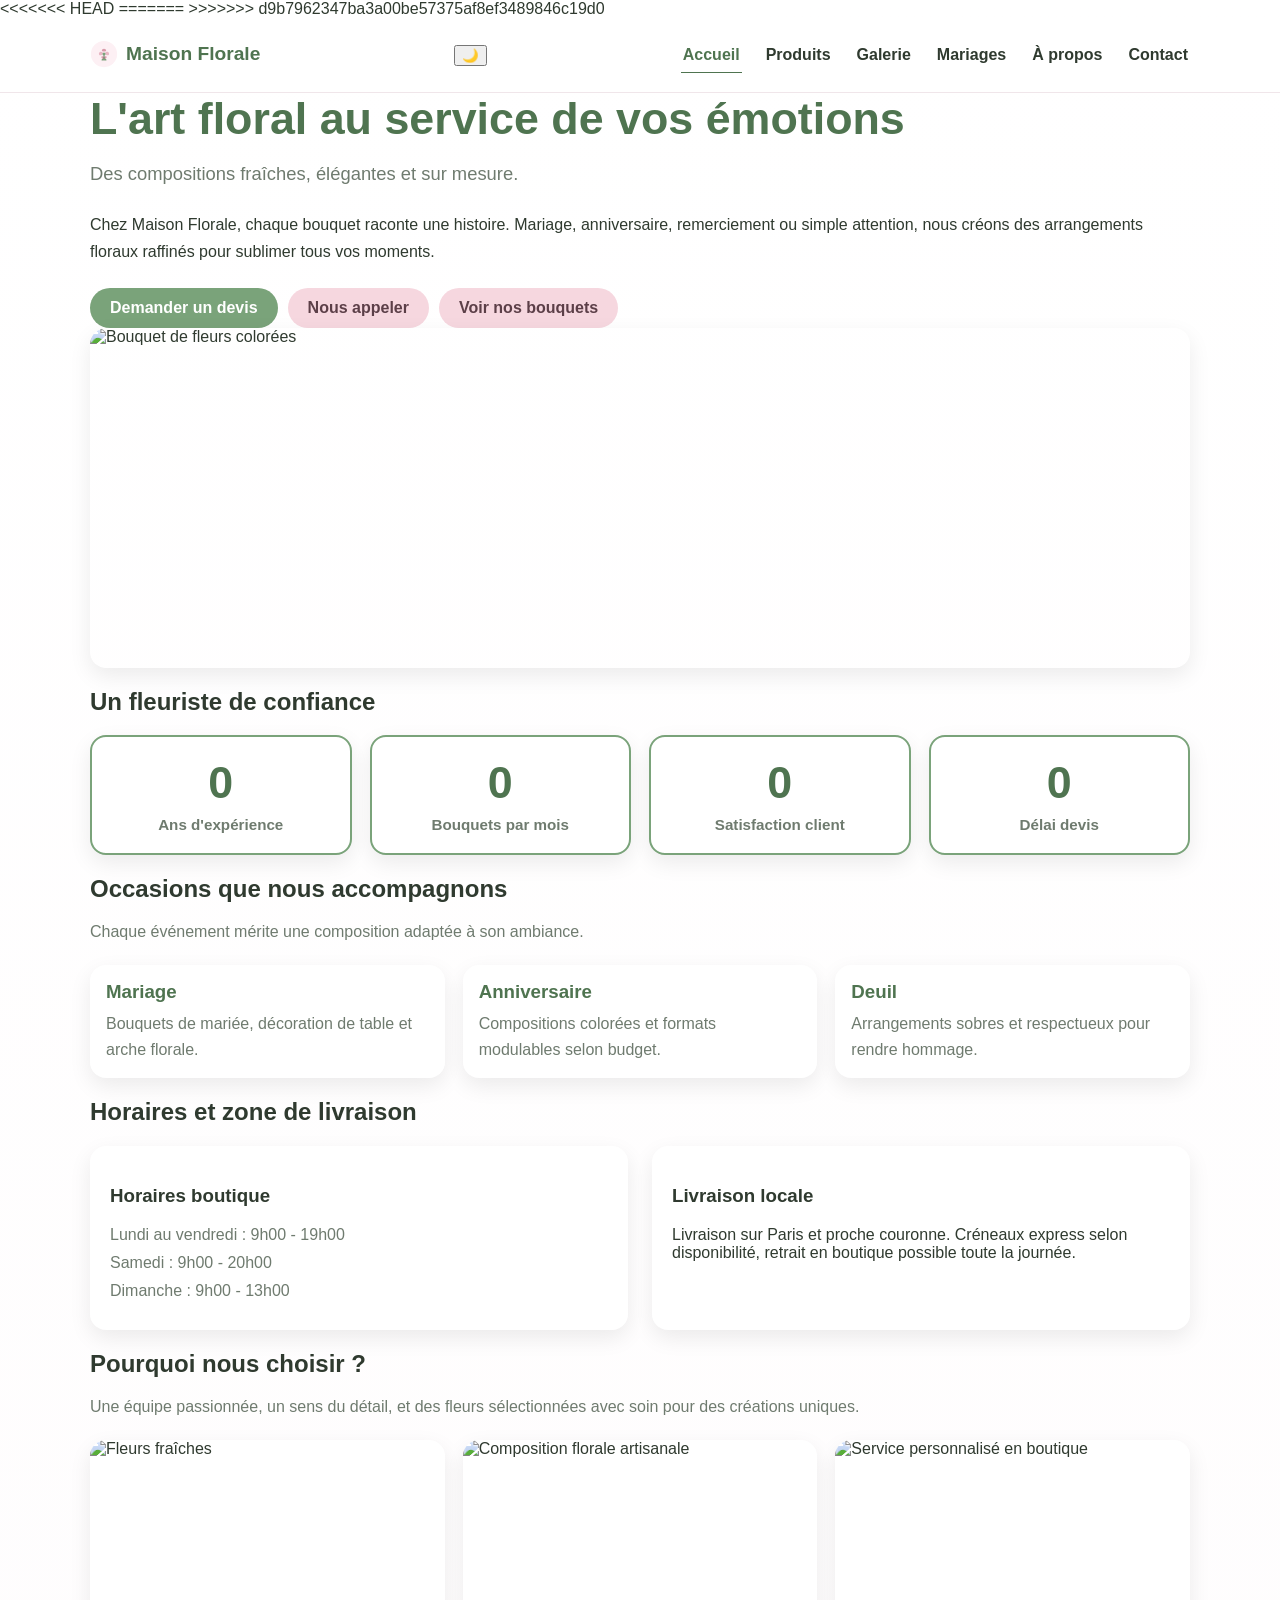
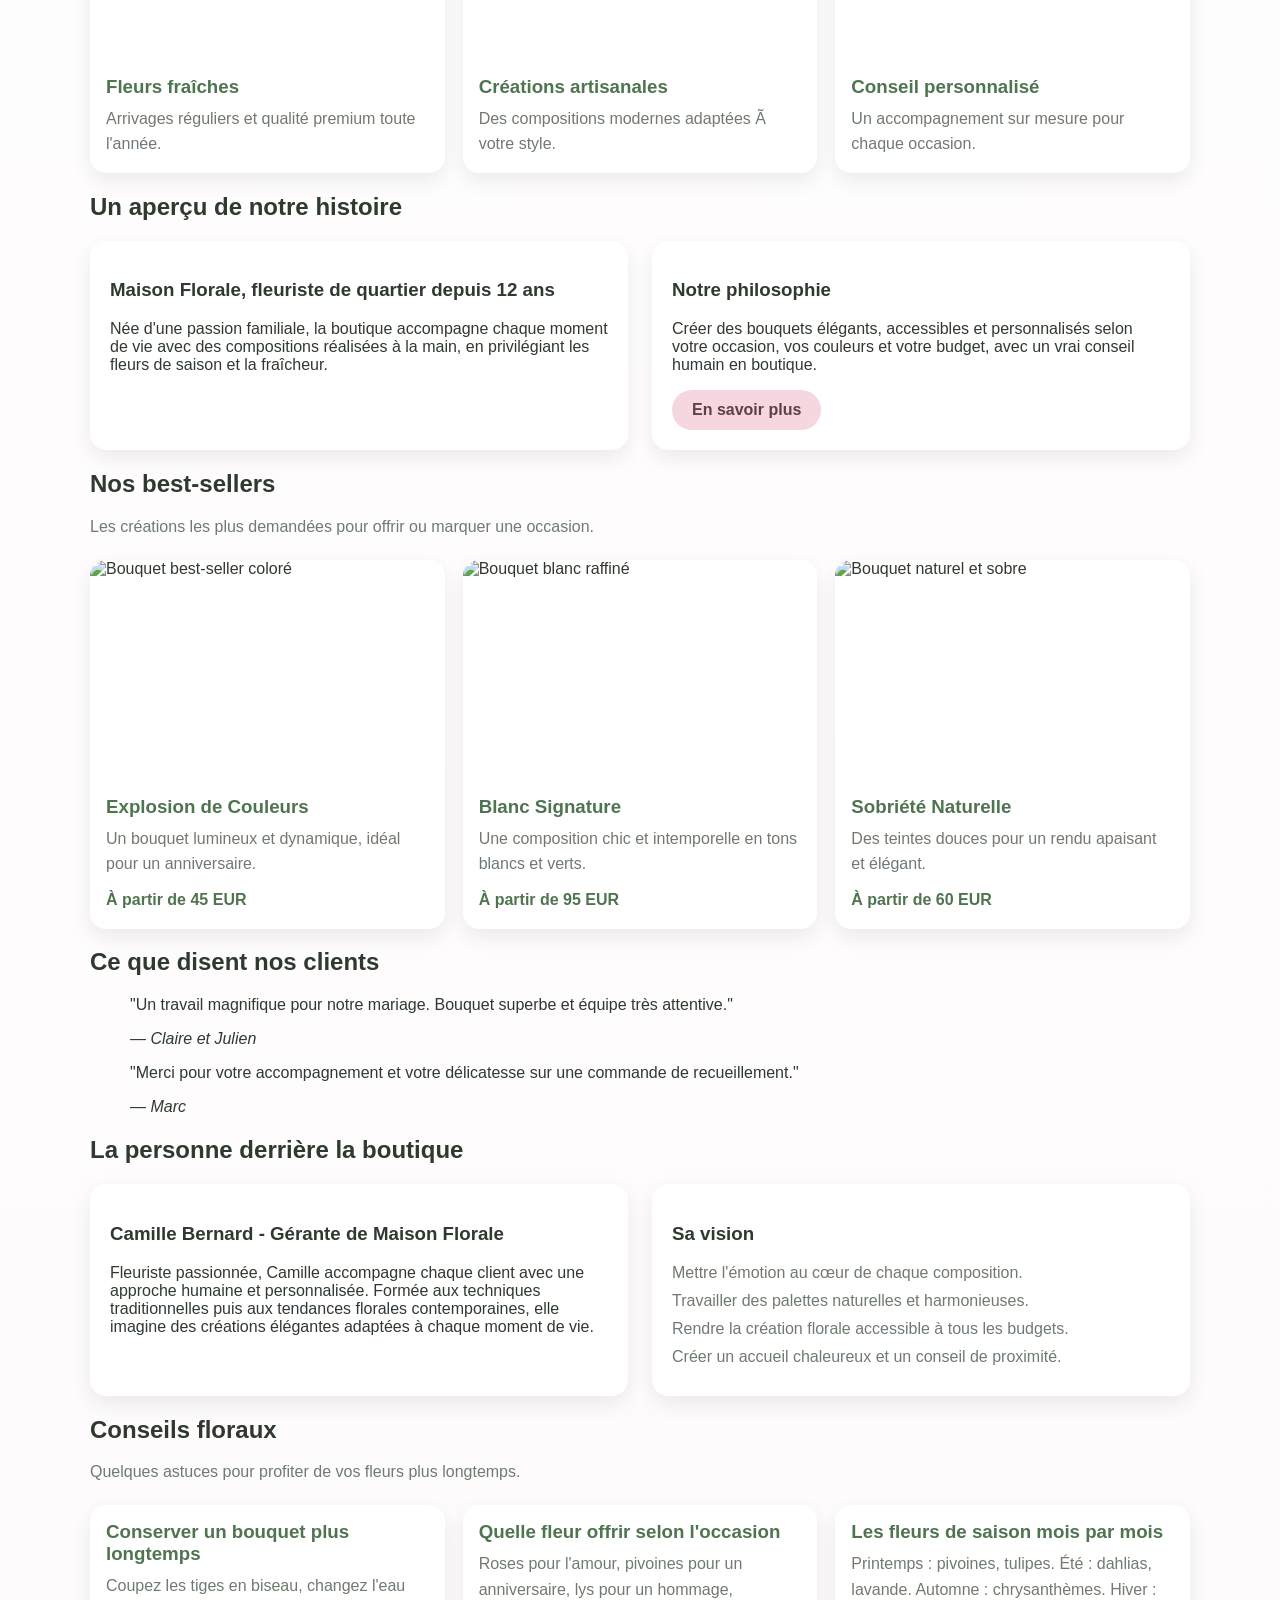
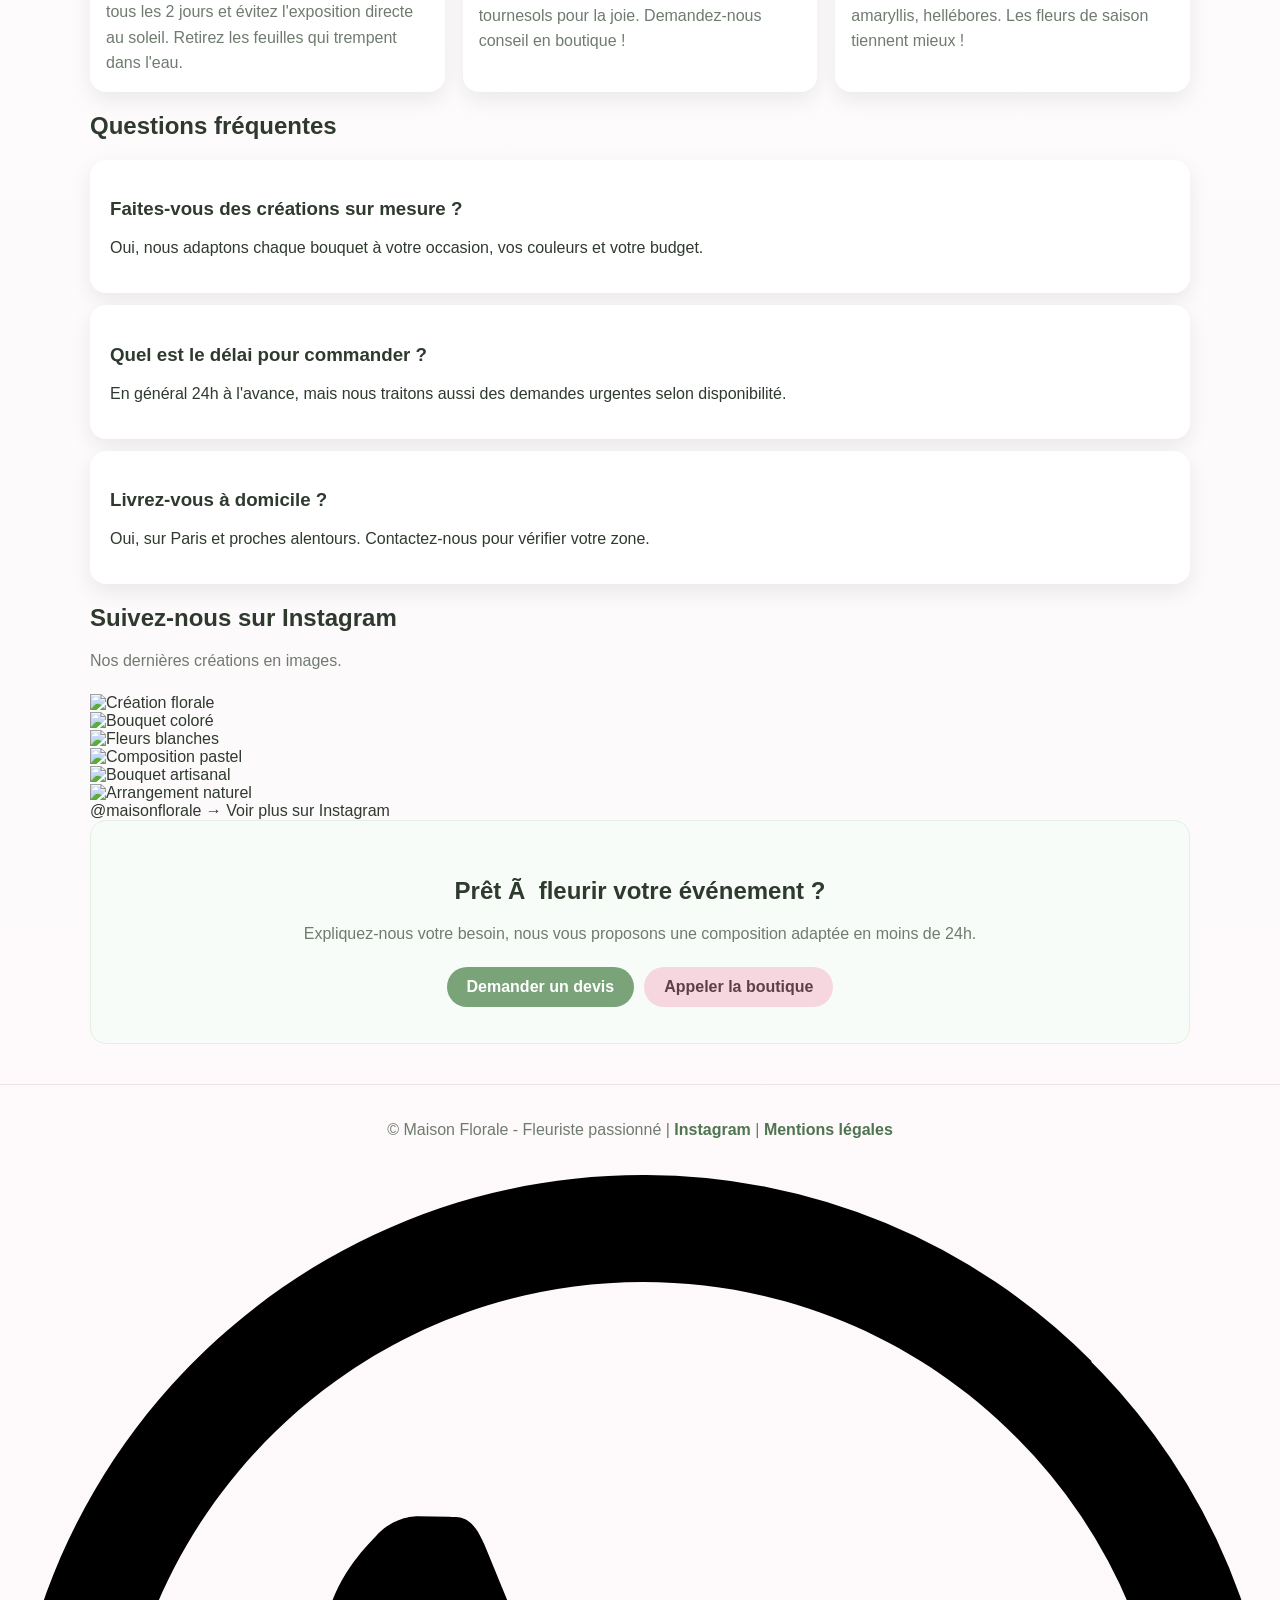
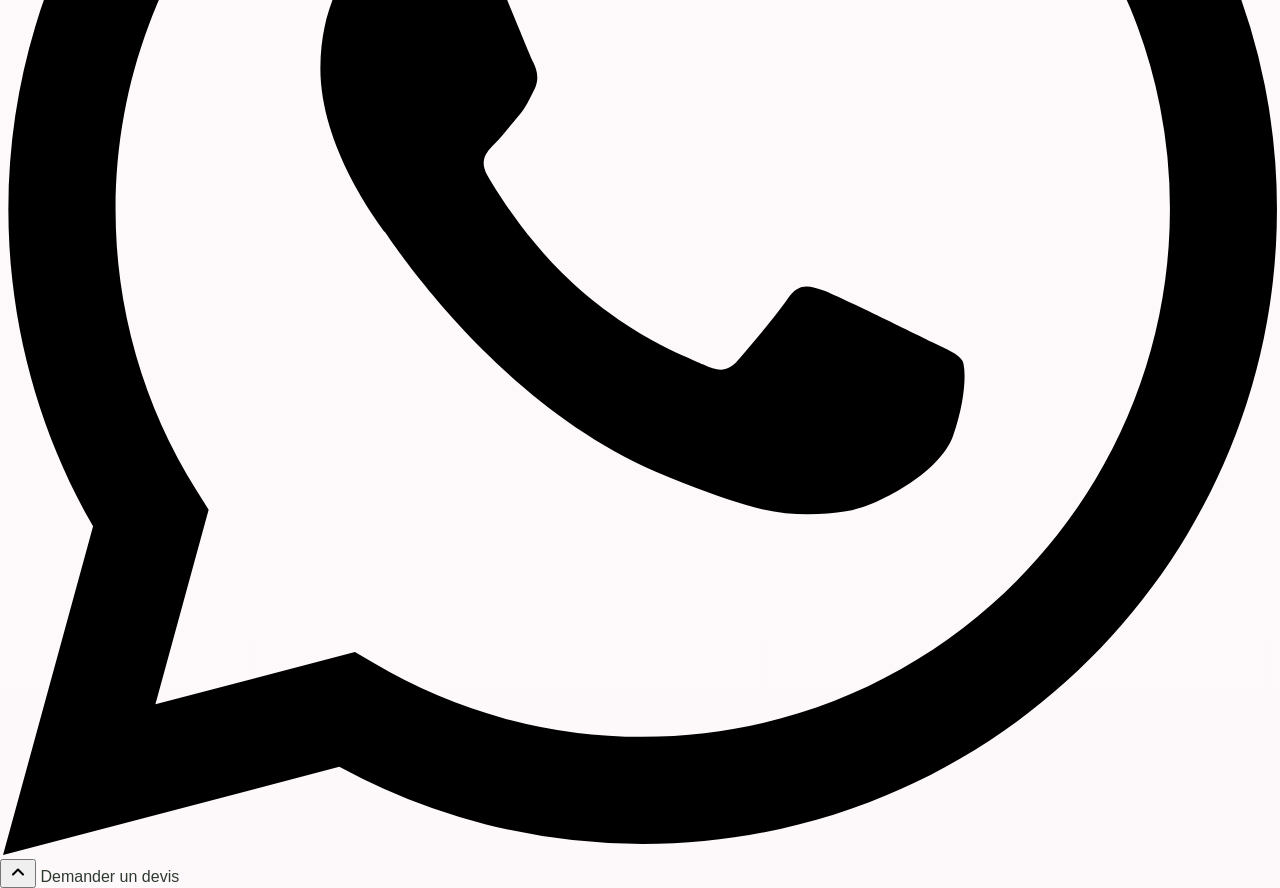
==== commit 74695a83: "Mise a jour du site" ====
--- a/accueil.html
+++ b/accueil.html
@@ -6,8 +6,11 @@
     <title>Maison Florale | Fleuriste</title>
     <link rel="stylesheet" href="styles.css" />
     <link rel="icon" href="logo-floral.svg" type="image/svg+xml" />
+<<<<<<< HEAD
+=======
 
     <script>(function(){if(localStorage.getItem('theme')==='dark')document.documentElement.dataset.theme='dark'})()</script>
+>>>>>>> d9b7962347ba3a00be57375af8ef3489846c19d0
   </head>
   <body>
     <header class="site-header">
--- a/styles.css
+++ b/styles.css
@@ -58,6 +58,8 @@
   align-items: center;
   justify-content: space-between;
   min-height: 74px;
+  gap: 12px;
+  flex-wrap: nowrap;
 }
 
 .logo {
@@ -111,6 +113,8 @@
   color: var(--green-dark);
 }
 
+<<<<<<< HEAD
+=======
 .menu-btn {
   display: none;
   border: none;
@@ -122,6 +126,7 @@
   cursor: pointer;
 }
 
+>>>>>>> d9b7962347ba3a00be57375af8ef3489846c19d0
 .hero {
   margin: 24px auto 48px;
   display: grid;
@@ -186,14 +191,56 @@
   object-fit: cover;
 }
 
-.section {
-  padding: 52px 0;
-}
-
-.section h2 {
-  font-size: clamp(1.5rem, 2.4vw, 2.2rem);
-  margin: 0 0 18px;
-  color: var(--green-dark);
+.hero-carousel {
+  position: relative;
+  border-radius: var(--radius);
+  overflow: hidden;
+  min-height: 340px;
+  box-shadow: var(--shadow);
+}
+
+.hero-carousel img {
+  display: none;
+  width: 100%;
+  height: 100%;
+  object-fit: cover;
+}
+
+.hero-carousel img.active {
+  display: block;
+}
+
+.carousel-nav {
+  position: absolute;
+  right: 16px;
+  bottom: 16px;
+  display: none;
+  gap: 10px;
+}
+
+.carousel-arrow {
+  border: none;
+  background: rgba(255, 255, 255, 0.94);
+  color: var(--green-dark);
+  width: 40px;
+  height: 40px;
+  border-radius: 50%;
+  cursor: pointer;
+  display: grid;
+  place-items: center;
+  font-size: 1.2rem;
+  transition: background 0.25s ease, transform 0.2s ease;
+}
+
+.carousel-arrow:hover {
+  background: #fff;
+  transform: scale(1.05);
+}
+
+@media (max-width: 1100px) {
+  .carousel-nav {
+    display: flex;
+  }
 }
 
 .section-intro {
@@ -257,6 +304,42 @@
   margin: 0 0 8px;
   color: var(--green-dark);
   font-size: 1rem;
+}
+
+.counter-grid {
+  display: grid;
+  grid-template-columns: repeat(4, minmax(0, 1fr));
+  gap: 18px;
+}
+
+.counter-item {
+  background: linear-gradient(135deg, #f4fff4 0%, #fdf8fa 100%);
+  border: 2px solid var(--green);
+  border-radius: 16px;
+  padding: 24px 16px;
+  text-align: center;
+  box-shadow: 0 4px 12px rgba(122, 163, 122, 0.12);
+  transition: transform 0.3s ease, box-shadow 0.3s ease;
+}
+
+.counter-item:hover {
+  transform: translateY(-4px);
+  box-shadow: 0 8px 20px rgba(122, 163, 122, 0.2);
+}
+
+.counter-value {
+  display: block;
+  font-size: clamp(1.8rem, 4vw, 2.8rem);
+  font-weight: 700;
+  color: var(--green-dark);
+  margin-bottom: 8px;
+}
+
+.counter-label {
+  display: block;
+  font-size: 0.95rem;
+  color: var(--muted);
+  font-weight: 600;
 }
 
 .reviews-grid .card {
@@ -604,12 +687,6 @@
     min-height: 64px;
   }
 
-  .menu-btn {
-    display: inline-block;
-    font-size: 1.15rem;
-    padding: 6px 9px;
-  }
-
   .top-contact-link {
     font-size: 0.95rem;
   }
@@ -710,6 +787,66 @@
   }
 }
 
+<<<<<<< HEAD
+/* Interactive and utility elements */
+.theme-toggle {
+  border: none;
+  background: var(--pink);
+  color: var(--green-dark);
+  border-radius: 10px;
+  cursor: pointer;
+  padding: 8px 10px;
+  flex-shrink: 0;
+  display: none;
+  margin-right: 10px;
+  width: 42px;
+  height: 42px;
+  grid-template-columns: 1fr;
+  place-items: center;
+}
+
+.menu-btn {
+  border: none;
+  background: var(--pink);
+  color: var(--green-dark);
+  border-radius: 10px;
+  cursor: pointer;
+  padding: 8px 10px;
+  flex-shrink: 0;
+  display: none;
+  width: 42px;
+  height: 42px;
+  grid-template-columns: 1fr;
+  place-items: center;
+}
+
+@media (max-width: 900px) {
+  .theme-toggle,
+  .menu-btn {
+    display: inline-grid;
+  }
+}
+
+.gallery-filters {
+  display: flex;
+  flex-wrap: wrap;
+  gap: 10px;
+  margin: 20px 0;
+}
+
+.gallery-filters .filter-btn {
+  padding: 10px 14px;
+  border-radius: 999px;
+  background: #f6eef0;
+  border: 1px solid #eadfe3;
+  color: var(--green-dark);
+  cursor: pointer;
+  transition: background 0.25s ease, transform 0.2s ease;
+}
+
+.gallery-filters .filter-btn:hover,
+.gallery-filters .filter-btn.active {
+=======
 @import url("https://fonts.googleapis.com/css2?family=Playfair+Display:wght@600;700&display=swap");
 
 :root {
@@ -882,6 +1019,7 @@
 }
 
 .btn-primary {
+>>>>>>> d9b7962347ba3a00be57375af8ef3489846c19d0
   background: var(--green);
   color: var(--white);
 }
@@ -915,6 +1053,8 @@
 
 .cards {
   display: grid;
+<<<<<<< HEAD
+=======
   gap: 18px;
   grid-template-columns: repeat(3, minmax(0, 1fr));
 }
@@ -958,9 +1098,154 @@
 .trust-grid {
   display: grid;
   grid-template-columns: repeat(4, minmax(0, 1fr));
+>>>>>>> d9b7962347ba3a00be57375af8ef3489846c19d0
   gap: 14px;
-}
-
+  grid-template-columns: repeat(3, minmax(0, 1fr));
+}
+
+<<<<<<< HEAD
+.gallery-item {
+  border-radius: var(--radius);
+  overflow: hidden;
+  box-shadow: var(--shadow);
+  cursor: pointer;
+  background: #fff;
+}
+
+.gallery-item img {
+  width: 100%;
+  display: block;
+  object-fit: cover;
+  min-height: 220px;
+}
+
+.gallery-item figcaption {
+  padding: 12px 14px;
+  color: var(--text);
+  font-weight: 600;
+}
+
+.hidden {
+  display: none !important;
+}
+
+.lightbox {
+  position: fixed;
+  inset: 0;
+  background: rgba(15, 23, 18, 0.85);
+  display: none;
+  align-items: center;
+  justify-content: center;
+  padding: 20px;
+  z-index: 100;
+}
+
+.lightbox.open {
+  display: flex;
+}
+
+.lightbox img {
+  max-width: 95%;
+  max-height: 85%;
+  border-radius: var(--radius);
+  box-shadow: var(--shadow);
+}
+
+.lightbox-close {
+  position: absolute;
+  top: 24px;
+  right: 24px;
+  width: 36px;
+  height: 36px;
+  border: none;
+  border-radius: 50%;
+  background: rgba(255, 255, 255, 0.92);
+  cursor: pointer;
+  font-size: 1.5rem;
+  color: var(--green-dark);
+  z-index: 101;
+}
+
+.whatsapp-float,
+.back-to-top,
+.mobile-sticky-cta {
+  position: fixed;
+  right: 18px;
+  border-radius: 999px;
+  display: grid;
+  place-items: center;
+  box-shadow: 0 4px 14px rgba(0, 0, 0, 0.15);
+  z-index: 110;
+  font-weight: 600;
+  transition: all 0.3s ease;
+}
+
+.whatsapp-float {
+  bottom: 90px;
+  width: 54px;
+  height: 54px;
+  background: #25d366;
+  color: #fff;
+  display: none;
+}
+
+.whatsapp-float:hover {
+  transform: scale(1.1);
+  box-shadow: 0 6px 20px rgba(37, 211, 102, 0.3);
+}
+
+.whatsapp-float svg {
+  width: 24px;
+  height: 24px;
+  fill: currentColor;
+}
+
+.back-to-top {
+  bottom: 160px;
+  width: 46px;
+  height: 46px;
+  border: none;
+  background: rgba(255, 255, 255, 0.96);
+  color: var(--green-dark);
+  opacity: 0;
+  visibility: hidden;
+  display: none;
+  font-size: 1.2rem;
+}
+
+.back-to-top.visible {
+  opacity: 1;
+  visibility: visible;
+}
+
+.back-to-top:hover {
+  background: #fff;
+  transform: translateY(-2px);
+}
+
+.mobile-sticky-cta {
+  left: 18px;
+  right: 18px;
+  bottom: 18px;
+  width: auto;
+  padding: 14px 22px;
+  background: var(--green);
+  color: #fff;
+  text-decoration: none;
+  display: none;
+  border: none;
+}
+
+.mobile-sticky-cta:hover {
+  background: var(--green-dark);
+  transform: translateY(-2px);
+}
+
+@media (max-width: 900px) {
+  .whatsapp-float,
+  .back-to-top {
+    display: grid;
+=======
 .trust-item {
   padding: 16px;
 }
@@ -1315,10 +1600,23 @@
 
   .final-cta {
     padding: 26px 14px;
+>>>>>>> d9b7962347ba3a00be57375af8ef3489846c19d0
   }
 }
 
 @media (max-width: 700px) {
+<<<<<<< HEAD
+  .mobile-sticky-cta {
+    display: grid;
+  }
+
+  .whatsapp-float {
+    bottom: 110px;
+  }
+
+  .back-to-top {
+    bottom: 180px;
+=======
   .nav-wrap {
     min-height: 64px;
   }
@@ -1331,8 +1629,107 @@
 
   .top-contact-link {
     font-size: 0.95rem;
-  }
-
+>>>>>>> d9b7962347ba3a00be57375af8ef3489846c19d0
+  }
+}
+
+<<<<<<< HEAD
+@media (max-width: 520px) {
+  .gallery-grid {
+    grid-template-columns: 1fr;
+  }
+
+  .gallery-filters {
+    gap: 8px;
+  }
+}
+
+.wedding-hero {
+  position: relative;
+  border-radius: var(--radius);
+  overflow: hidden;
+  box-shadow: var(--shadow);
+}
+
+.wedding-hero img {
+  width: 100%;
+  height: auto;
+  display: block;
+  object-fit: cover;
+  min-height: 320px;
+}
+
+.wedding-hero-overlay {
+  position: absolute;
+  inset: 0;
+  background: linear-gradient(180deg, rgba(255,255,255,0.05) 0%, rgba(0,0,0,0.35) 100%);
+  color: #fff;
+  display: flex;
+  flex-direction: column;
+  align-items: flex-start;
+  justify-content: flex-end;
+  padding: 28px;
+}
+
+.wedding-hero-overlay h1,
+.wedding-hero-overlay p {
+  margin: 0;
+}
+
+.steps-grid {
+  display: grid;
+  grid-template-columns: repeat(4, minmax(0, 1fr));
+  gap: 16px;
+}
+
+.step-card .step-number {
+  width: 34px;
+  height: 34px;
+  display: inline-grid;
+  place-items: center;
+  background: var(--pink);
+  color: var(--green-dark);
+  border-radius: 50%;
+  font-weight: 700;
+  margin-bottom: 14px;
+}
+
+.wedding-gallery {
+  display: grid;
+  grid-template-columns: repeat(4, minmax(0, 1fr));
+  gap: 14px;
+}
+
+.wedding-gallery img {
+  width: 100%;
+  display: block;
+  border-radius: var(--radius);
+  object-fit: cover;
+  min-height: 220px;
+}
+
+@media (max-width: 900px) {
+  .steps-grid,
+  .wedding-gallery {
+    grid-template-columns: 1fr;
+  }
+}
+
+@media (max-width: 700px) {
+  .theme-toggle {
+    width: auto;
+  }
+}
+
+/* Hide 'Nous appeler' button on desktop, show on mobile */
+.btn-call {
+  display: none;
+}
+
+@media (max-width: 900px) {
+  .btn-call {
+    display: inline-block;
+=======
   .logo-icon {
     width: 24px;
     height: 24px;
@@ -1430,6 +1827,6 @@
 
   .card img {
     height: 165px;
-  }
-}
-
+>>>>>>> d9b7962347ba3a00be57375af8ef3489846c19d0
+  }
+}
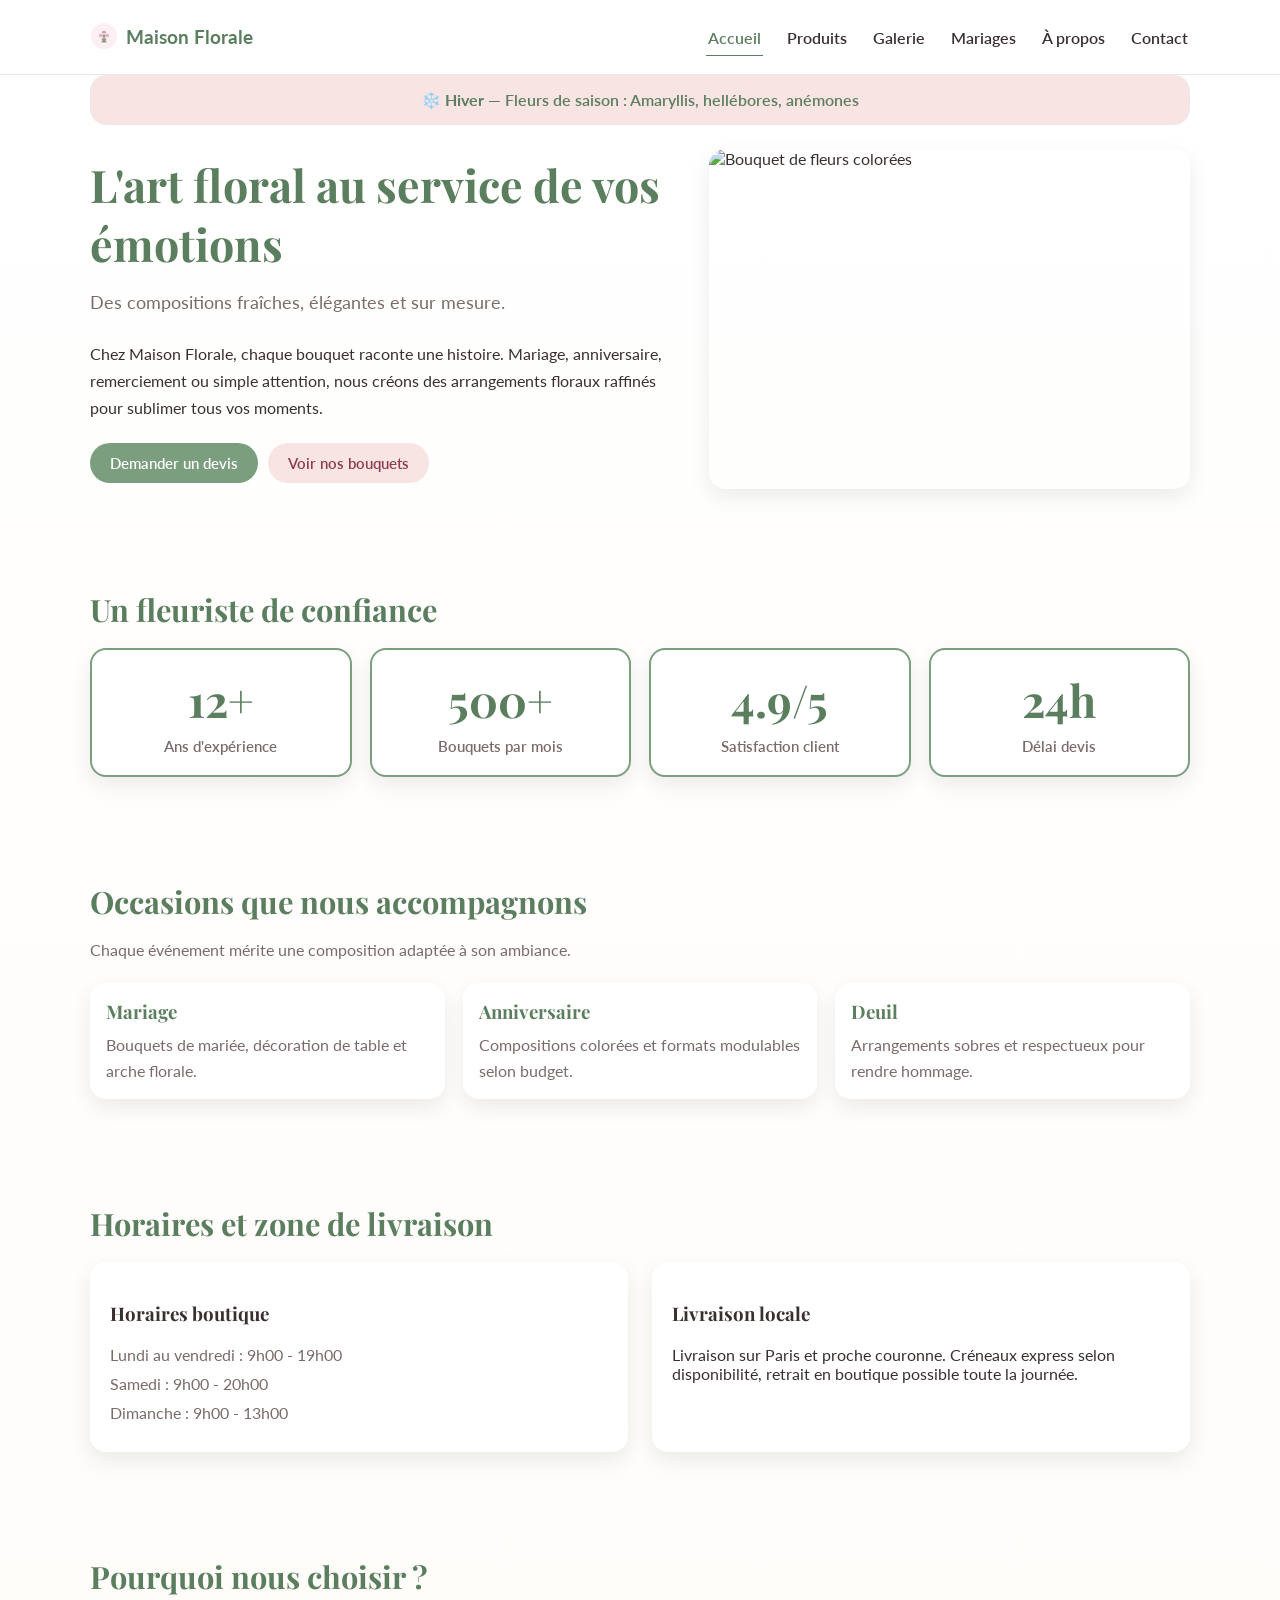
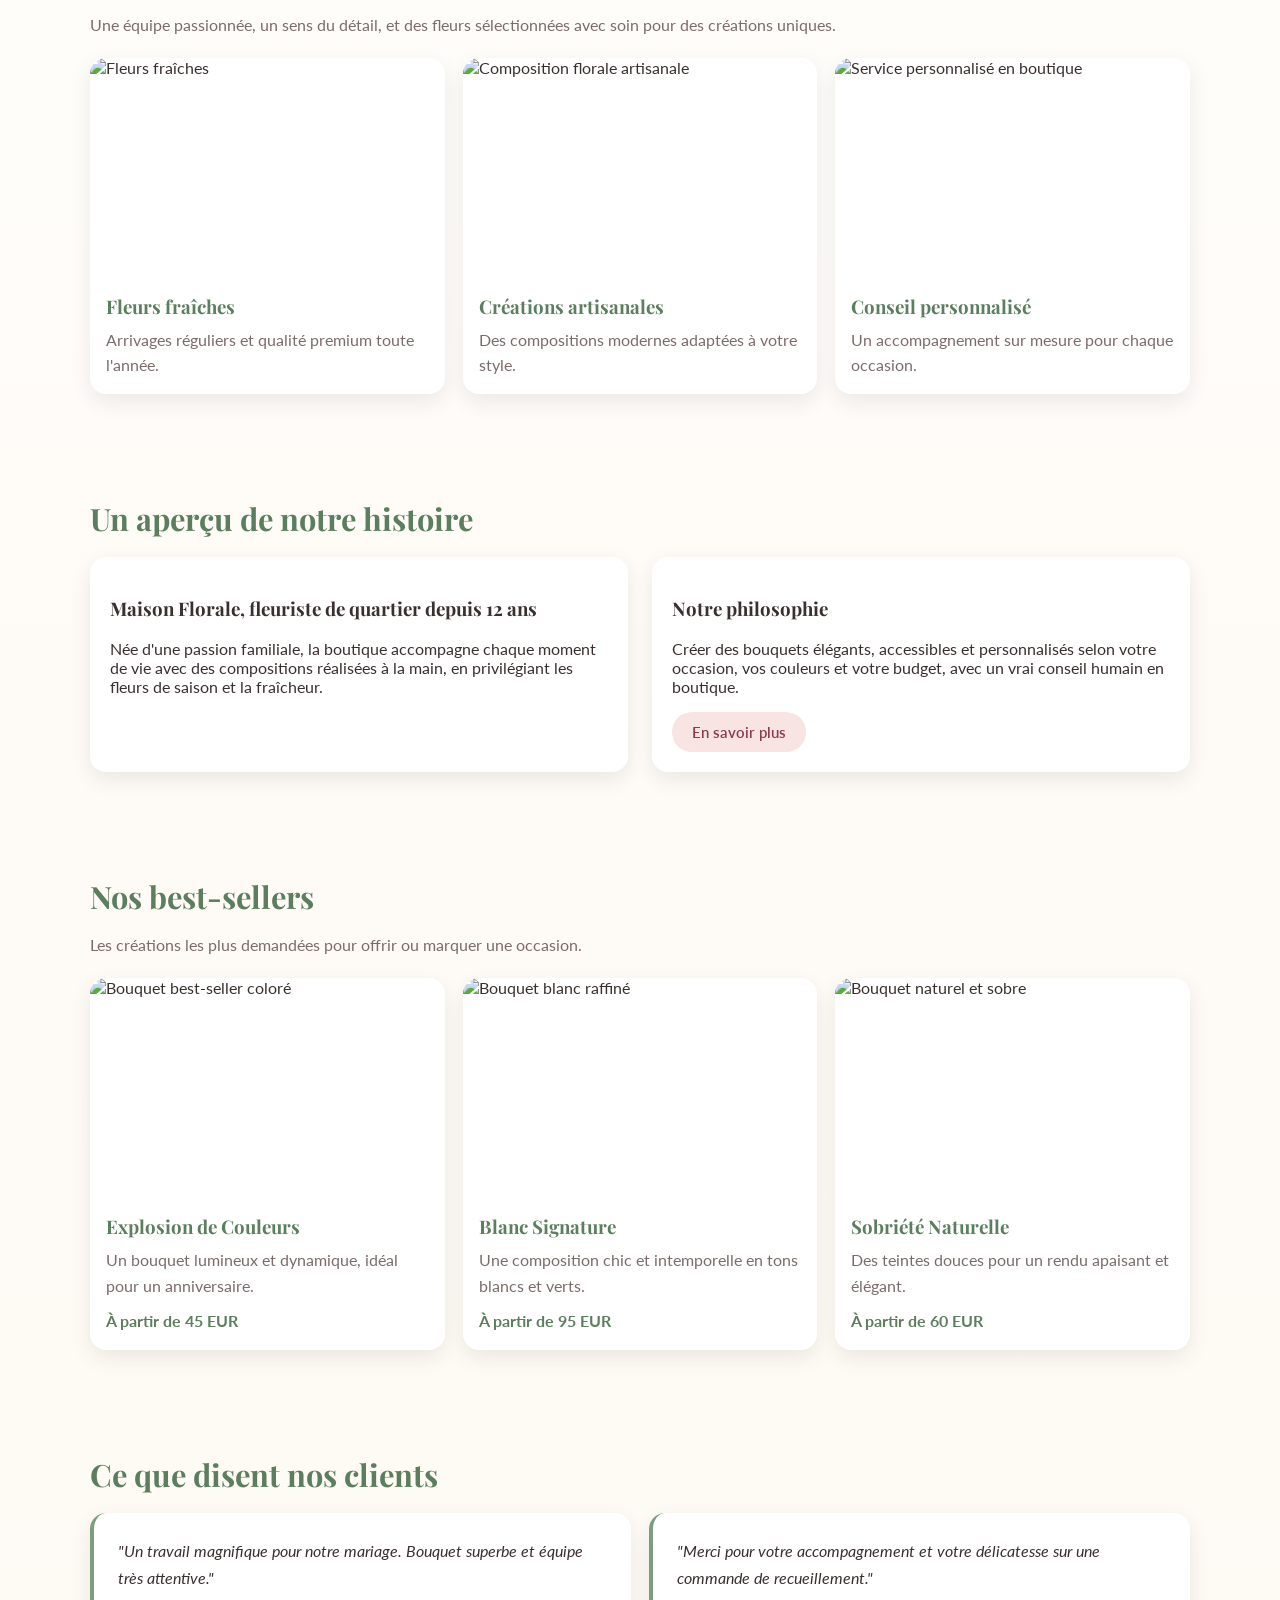
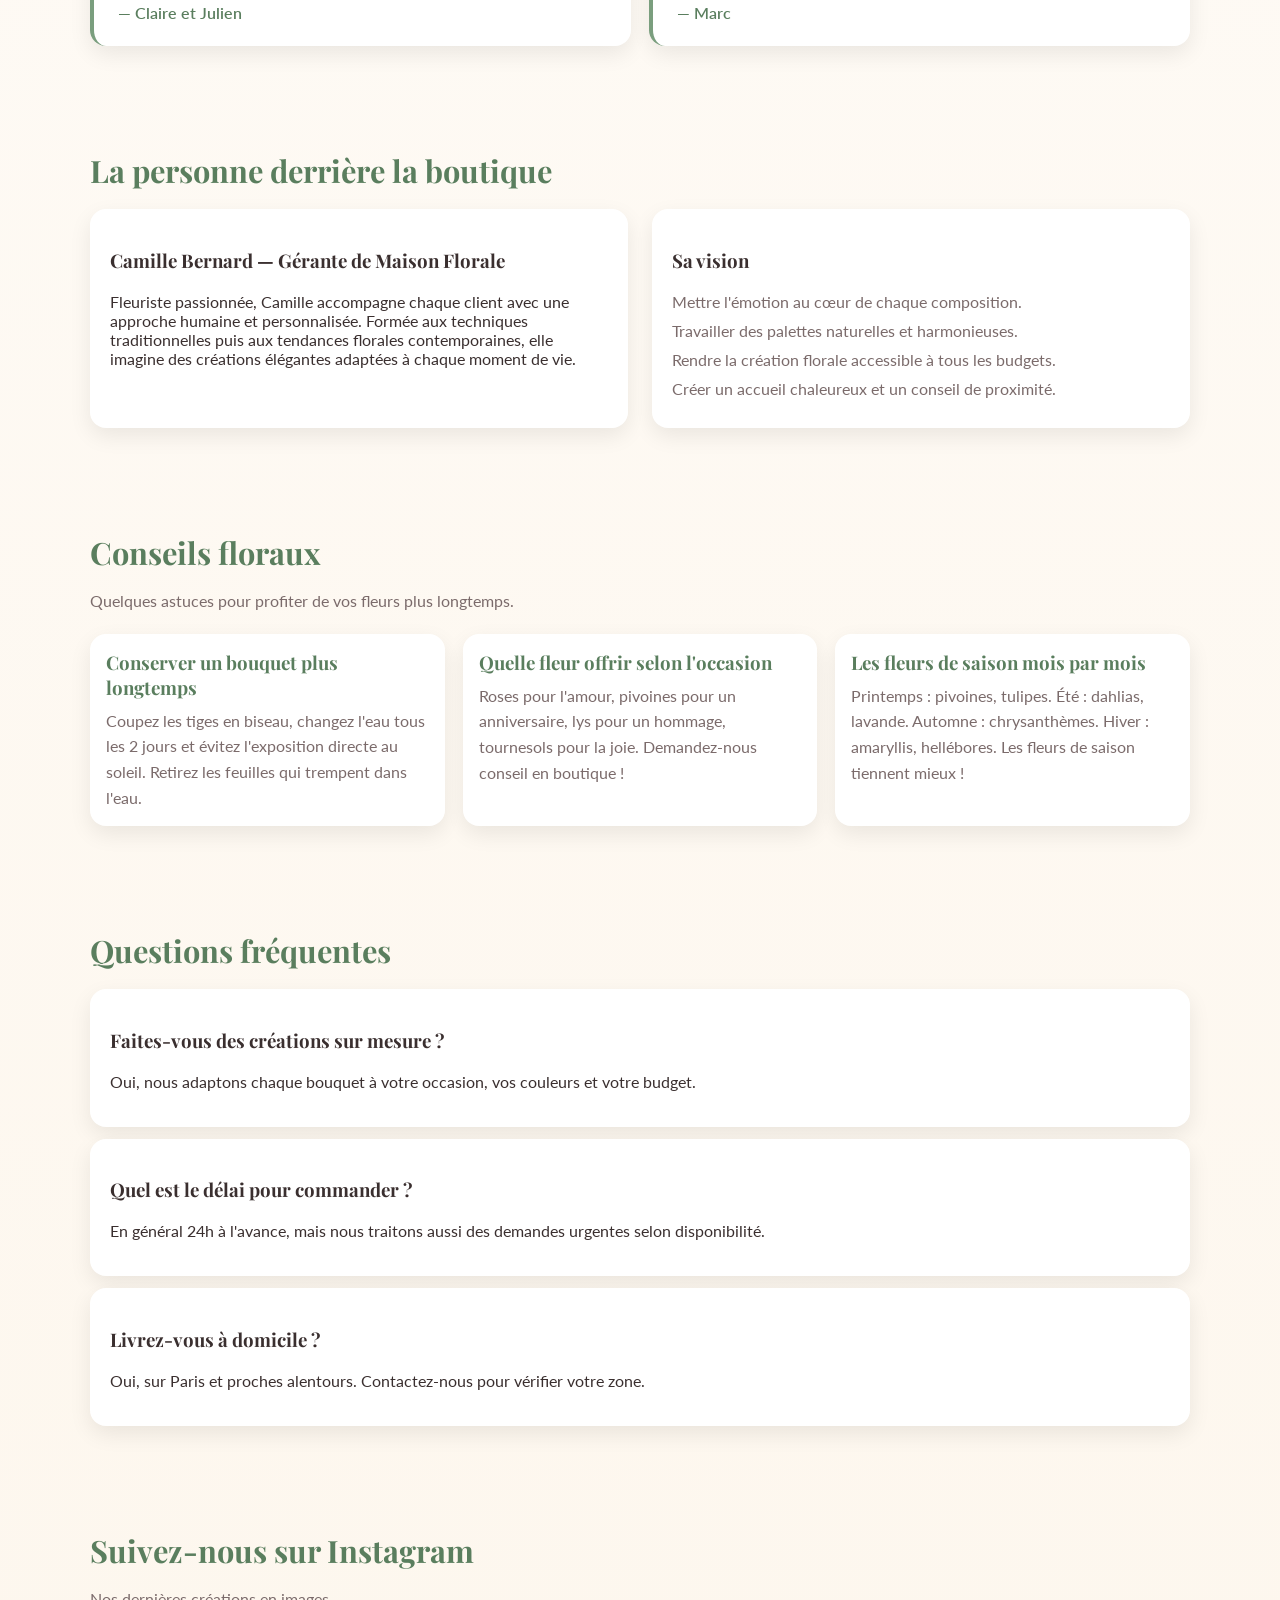
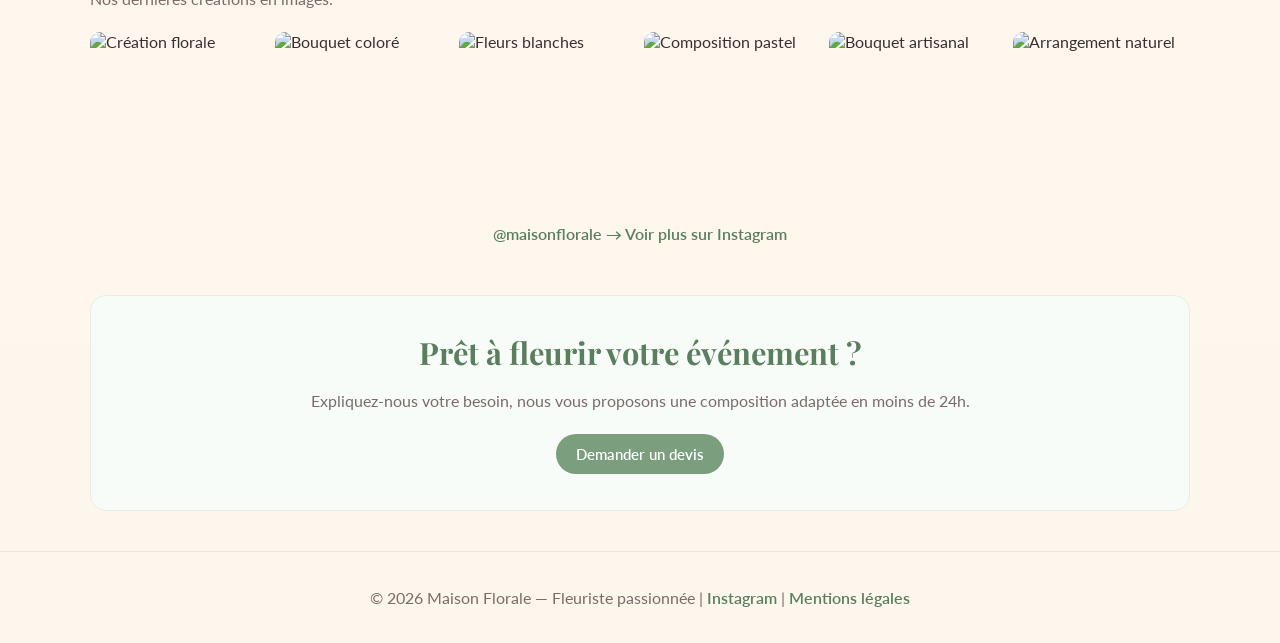
==== commit 7f38d78f: "Mise a jour" ====
--- a/accueil.html
+++ b/accueil.html
@@ -3,19 +3,19 @@
   <head>
     <meta charset="UTF-8" />
     <meta name="viewport" content="width=device-width, initial-scale=1.0" />
-    <title>Maison Florale | Fleuriste</title>
+    <title>Maison Florale | Fleuriste artisanal à Paris</title>
+    <meta name="description" content="Maison Florale, fleuriste artisanal à Paris. Bouquets sur mesure pour mariages, anniversaires et toutes occasions. Livraison Paris et proche couronne." />
+    <meta property="og:title" content="Maison Florale | Fleuriste artisanal à Paris" />
+    <meta property="og:description" content="Des compositions fraîches, élégantes et sur mesure. Bouquets pour mariages, anniversaires, deuil et toutes occasions." />
+    <meta property="og:image" content="https://images.unsplash.com/photo-1526045478516-99145907023c?auto=format&fit=crop&w=1200&h=630&q=80" />
     <link rel="stylesheet" href="styles.css" />
     <link rel="icon" href="logo-floral.svg" type="image/svg+xml" />
-<<<<<<< HEAD
-=======
-
     <script>(function(){if(localStorage.getItem('theme')==='dark')document.documentElement.dataset.theme='dark'})()</script>
->>>>>>> d9b7962347ba3a00be57375af8ef3489846c19d0
   </head>
   <body>
     <header class="site-header">
       <div class="container nav-wrap">
-        <a class="logo" href="index.html"
+        <a class="logo" href="accueil.html"
           ><img loading="lazy" class="logo-icon" src="logo-floral.svg" alt="" /><span
             >Maison Florale</span
           ></a
@@ -160,7 +160,7 @@
             />
             <div class="card-body">
               <h3>Créations artisanales</h3>
-              <p>Des compositions modernes adaptées Ã  votre style.</p>
+              <p>Des compositions modernes adaptées à votre style.</p>
             </div>
           </article>
           <article class="card">
@@ -250,7 +250,7 @@
         <h2>La personne derrière la boutique</h2>
         <div class="about-grid">
           <article class="panel">
-            <h3>Camille Bernard - Gérante de Maison Florale</h3>
+            <h3>Camille Bernard — Gérante de Maison Florale</h3>
             <p>
               Fleuriste passionnée, Camille accompagne chaque client avec une
               approche humaine et personnalisée. Formée aux techniques
@@ -343,7 +343,7 @@
       </section>
 
       <section class="section final-cta">
-        <h2>Prêt Ã  fleurir votre événement ?</h2>
+        <h2>Prêt à fleurir votre événement ?</h2>
         <p class="section-intro">
           Expliquez-nous votre besoin, nous vous proposons une composition
           adaptée en moins de 24h.
@@ -358,10 +358,10 @@
     <footer class="site-footer">
       <div class="container">
         <p>
-          © <span id="year"></span> Maison Florale - Fleuriste passionné |
+          © <span id="year"></span> Maison Florale — Fleuriste passionnée |
           <a href="https://instagram.com" target="_blank" rel="noreferrer">Instagram</a>
           |
-          <a href="contact.html">Mentions légales</a>
+          <a href="mentions-legales.html">Mentions légales</a>
         </p>
       </div>
     </footer>
@@ -371,8 +371,7 @@
     <button class="back-to-top" aria-label="Retour en haut">
       <svg width="20" height="20" viewBox="0 0 24 24" fill="none" stroke="currentColor" stroke-width="2.5" stroke-linecap="round" stroke-linejoin="round"><polyline points="18 15 12 9 6 15"/></svg>
     </button>
+    <a href="contact.html" class="mobile-sticky-cta">Demander un devis</a>
     <script src="script.js"></script>
-      <a href="contact.html" class="mobile-sticky-cta">Demander un devis</a>
   </body>
 </html>
-
--- a/styles.css
+++ b/styles.css
@@ -1,15 +1,59 @@
-@import url("https://fonts.googleapis.com/css2?family=Playfair+Display:wght@600;700&display=swap");
+@import url("https://fonts.googleapis.com/css2?family=Playfair+Display:wght@600;700&family=Lato:wght@400;600;700&display=swap");
 
 :root {
-  --green: #7aa37a;
-  --green-dark: #4f7450;
-  --pink: #f6d7df;
-  --pink-dark: #d99cab;
+  --rose-poudre: #F9E4E4;
+  --vert-sauge: #7A9E7E;
+  --vert-sauge-dark: #5A7E5E;
+  --creme: #FDF6EC;
+  --bordeaux: #8B3A52;
   --white: #ffffff;
-  --text: #2f3a2f;
-  --muted: #6f7b6f;
+  --text: #3A2F2F;
+  --muted: #7B6B6B;
   --shadow: 0 8px 22px rgba(0, 0, 0, 0.08);
   --radius: 16px;
+  --bg-gradient: linear-gradient(180deg, #fff 0%, var(--creme) 100%);
+  --header-bg: rgba(255, 255, 255, 0.92);
+  --header-border: #f0e6ea;
+  --card-bg: var(--white);
+  --panel-bg: #fff;
+  --input-border: #e1d8dc;
+  --footer-border: #ece2e7;
+  --counter-bg: linear-gradient(135deg, #f4fff4 0%, var(--creme) 100%);
+  --counter-border: var(--vert-sauge);
+  --final-cta-bg: #f8fcf8;
+  --final-cta-border: #e2efe2;
+}
+
+/* ── Dark Mode ── */
+[data-theme="dark"] {
+  --rose-poudre: #3d2a2a;
+  --vert-sauge: #6a8e6e;
+  --vert-sauge-dark: #8ab88e;
+  --creme: #1a1a1a;
+  --bordeaux: #c7728a;
+  --white: #1e1e1e;
+  --text: #e8e0e0;
+  --muted: #a89898;
+  --shadow: 0 8px 22px rgba(0, 0, 0, 0.3);
+  --bg-gradient: linear-gradient(180deg, #141414 0%, #1a1a1a 100%);
+  --header-bg: rgba(20, 20, 20, 0.95);
+  --header-border: #2a2a2a;
+  --card-bg: #242424;
+  --panel-bg: #242424;
+  --input-border: #3a3a3a;
+  --footer-border: #2a2a2a;
+  --counter-bg: linear-gradient(135deg, #1a2a1a 0%, #1e1e1e 100%);
+  --counter-border: var(--vert-sauge);
+  --final-cta-bg: #1a2a1a;
+  --final-cta-border: #2a3a2a;
+}
+
+[data-theme="dark"] img {
+  filter: brightness(0.88);
+}
+
+[data-theme="dark"] .whatsapp-float {
+  background: #1da851;
 }
 
 * {
@@ -20,13 +64,17 @@
 body {
   margin: 0;
   padding: 0;
-  font-family: "Segoe UI", Tahoma, Geneva, Verdana, sans-serif;
+  font-family: "Lato", "Segoe UI", Tahoma, Geneva, Verdana, sans-serif;
   color: var(--text);
-  background: linear-gradient(180deg, #fff 0%, #fdf8fa 100%);
+  background: var(--bg-gradient);
 }
 
 html {
   scroll-behavior: smooth;
+}
+
+h1, h2, h3, h4, h5, h6 {
+  font-family: "Playfair Display", Georgia, "Times New Roman", serif;
 }
 
 img {
@@ -44,13 +92,14 @@
   margin: 0 auto;
 }
 
+/* ── Header ── */
 .site-header {
   position: sticky;
   top: 0;
   z-index: 50;
-  background: rgba(255, 255, 255, 0.92);
+  background: var(--header-bg);
   backdrop-filter: blur(8px);
-  border-bottom: 1px solid #f0e6ea;
+  border-bottom: 1px solid var(--header-border);
 }
 
 .nav-wrap {
@@ -68,7 +117,7 @@
   gap: 8px;
   font-size: clamp(1.05rem, 2.6vw, 1.2rem);
   font-weight: 700;
-  color: var(--green-dark);
+  color: var(--vert-sauge-dark);
   position: relative;
   padding-bottom: 2px;
 }
@@ -90,7 +139,7 @@
 }
 
 .top-contact-link:hover {
-  color: var(--green-dark);
+  color: var(--vert-sauge-dark);
 }
 
 .nav-links {
@@ -110,23 +159,49 @@
 
 .nav-links a:hover,
 .nav-links a.active {
-  color: var(--green-dark);
-}
-
-<<<<<<< HEAD
-=======
+  color: var(--vert-sauge-dark);
+}
+
+/* ── Theme Toggle & Menu Button ── */
+.theme-toggle {
+  border: none;
+  background: var(--rose-poudre);
+  color: var(--vert-sauge-dark);
+  border-radius: 10px;
+  cursor: pointer;
+  padding: 8px 10px;
+  flex-shrink: 0;
+  display: none;
+  width: 42px;
+  height: 42px;
+  grid-template-columns: 1fr;
+  place-items: center;
+}
+
 .menu-btn {
+  border: none;
+  background: var(--rose-poudre);
+  color: var(--vert-sauge-dark);
+  border-radius: 10px;
+  cursor: pointer;
+  padding: 8px 10px;
+  flex-shrink: 0;
   display: none;
-  border: none;
-  background: var(--pink);
-  color: var(--green-dark);
-  font-size: 1.3rem;
-  border-radius: 10px;
-  padding: 8px 10px;
-  cursor: pointer;
-}
-
->>>>>>> d9b7962347ba3a00be57375af8ef3489846c19d0
+  width: 42px;
+  height: 42px;
+  grid-template-columns: 1fr;
+  place-items: center;
+  font-size: 1.2rem;
+}
+
+@media (max-width: 900px) {
+  .theme-toggle,
+  .menu-btn {
+    display: inline-grid;
+  }
+}
+
+/* ── Hero ── */
 .hero {
   margin: 24px auto 48px;
   display: grid;
@@ -138,7 +213,7 @@
 .hero-content h1 {
   font-size: clamp(1.9rem, 3.5vw, 3rem);
   margin: 0 0 14px;
-  color: var(--green-dark);
+  color: var(--vert-sauge-dark);
 }
 
 .tagline {
@@ -158,6 +233,7 @@
   gap: 10px;
 }
 
+/* ── Buttons ── */
 .btn {
   display: inline-block;
   border: none;
@@ -166,22 +242,28 @@
   font-weight: 600;
   cursor: pointer;
   transition: transform 0.25s ease, opacity 0.25s ease, box-shadow 0.25s ease;
+  font-family: "Lato", sans-serif;
+  font-size: 0.95rem;
 }
 
 .btn:hover {
   transform: translateY(-2px) scale(1.01);
   opacity: 0.96;
-  box-shadow: 0 10px 18px rgba(79, 116, 80, 0.18);
+  box-shadow: 0 10px 18px rgba(90, 126, 94, 0.18);
 }
 
 .btn-primary {
-  background: var(--green);
+  background: var(--vert-sauge);
   color: var(--white);
 }
 
+[data-theme="dark"] .btn-primary {
+  color: #fff;
+}
+
 .btn-secondary {
-  background: var(--pink);
-  color: #5c3f48;
+  background: var(--rose-poudre);
+  color: var(--bordeaux);
 }
 
 .hero img {
@@ -191,6 +273,7 @@
   object-fit: cover;
 }
 
+/* ── Hero Carousel ── */
 .hero-carousel {
   position: relative;
   border-radius: var(--radius);
@@ -221,7 +304,7 @@
 .carousel-arrow {
   border: none;
   background: rgba(255, 255, 255, 0.94);
-  color: var(--green-dark);
+  color: var(--vert-sauge-dark);
   width: 40px;
   height: 40px;
   border-radius: 50%;
@@ -243,11 +326,23 @@
   }
 }
 
+/* ── Sections ── */
+.section {
+  padding: 52px 0;
+}
+
+.section h2 {
+  font-size: clamp(1.5rem, 2.4vw, 2.2rem);
+  margin: 0 0 18px;
+  color: var(--vert-sauge-dark);
+}
+
 .section-intro {
   color: var(--muted);
   margin: 0 0 24px;
 }
 
+/* ── Cards ── */
 .cards {
   display: grid;
   gap: 18px;
@@ -255,7 +350,7 @@
 }
 
 .card {
-  background: var(--white);
+  background: var(--card-bg);
   border-radius: var(--radius);
   overflow: hidden;
   box-shadow: var(--shadow);
@@ -275,7 +370,7 @@
 
 .card h3 {
   margin: 0 0 8px;
-  color: var(--green-dark);
+  color: var(--vert-sauge-dark);
 }
 
 .card p {
@@ -286,26 +381,11 @@
 
 .price-note {
   margin-top: 10px !important;
-  color: var(--green-dark) !important;
+  color: var(--vert-sauge-dark) !important;
   font-weight: 700;
 }
 
-.trust-grid {
-  display: grid;
-  grid-template-columns: repeat(4, minmax(0, 1fr));
-  gap: 14px;
-}
-
-.trust-item {
-  padding: 16px;
-}
-
-.trust-item h3 {
-  margin: 0 0 8px;
-  color: var(--green-dark);
-  font-size: 1rem;
-}
-
+/* ── Counters ── */
 .counter-grid {
   display: grid;
   grid-template-columns: repeat(4, minmax(0, 1fr));
@@ -313,26 +393,27 @@
 }
 
 .counter-item {
-  background: linear-gradient(135deg, #f4fff4 0%, #fdf8fa 100%);
-  border: 2px solid var(--green);
+  background: var(--counter-bg);
+  border: 2px solid var(--counter-border);
   border-radius: 16px;
   padding: 24px 16px;
   text-align: center;
-  box-shadow: 0 4px 12px rgba(122, 163, 122, 0.12);
+  box-shadow: 0 4px 12px rgba(122, 158, 126, 0.12);
   transition: transform 0.3s ease, box-shadow 0.3s ease;
 }
 
 .counter-item:hover {
   transform: translateY(-4px);
-  box-shadow: 0 8px 20px rgba(122, 163, 122, 0.2);
+  box-shadow: 0 8px 20px rgba(122, 158, 126, 0.2);
 }
 
 .counter-value {
   display: block;
   font-size: clamp(1.8rem, 4vw, 2.8rem);
   font-weight: 700;
-  color: var(--green-dark);
+  color: var(--vert-sauge-dark);
   margin-bottom: 8px;
+  font-family: "Playfair Display", Georgia, serif;
 }
 
 .counter-label {
@@ -342,19 +423,66 @@
   font-weight: 600;
 }
 
+/* ── Trust Grid ── */
+.trust-grid {
+  display: grid;
+  grid-template-columns: repeat(4, minmax(0, 1fr));
+  gap: 14px;
+}
+
+.trust-item {
+  padding: 16px;
+}
+
+.trust-item h3 {
+  margin: 0 0 8px;
+  color: var(--vert-sauge-dark);
+  font-size: 1rem;
+}
+
+/* ── Reviews ── */
 .reviews-grid .card {
   border-top: 4px solid #d8ebd9;
 }
 
+.editorial-reviews {
+  display: grid;
+  gap: 18px;
+  grid-template-columns: 1fr 1fr;
+}
+
+.editorial-reviews blockquote {
+  background: var(--panel-bg);
+  border-radius: var(--radius);
+  box-shadow: var(--shadow);
+  padding: 24px;
+  margin: 0;
+  border-left: 4px solid var(--vert-sauge);
+}
+
+.editorial-reviews blockquote p {
+  font-style: italic;
+  line-height: 1.7;
+  margin: 0 0 12px;
+}
+
+.editorial-reviews cite {
+  color: var(--vert-sauge-dark);
+  font-weight: 600;
+  font-style: normal;
+}
+
+/* ── FAQ ── */
 .faq-list {
   display: grid;
   gap: 12px;
 }
 
+/* ── Final CTA ── */
 .final-cta {
   text-align: center;
-  background: #f8fcf8;
-  border: 1px solid #e2efe2;
+  background: var(--final-cta-bg);
+  border: 1px solid var(--final-cta-border);
   border-radius: var(--radius);
   padding: 36px 20px;
 }
@@ -363,6 +491,7 @@
   justify-content: center;
 }
 
+/* ── Grids ── */
 .about-grid,
 .contact-grid {
   display: grid;
@@ -371,12 +500,13 @@
 }
 
 .panel {
-  background: #fff;
+  background: var(--panel-bg);
   border-radius: var(--radius);
   box-shadow: var(--shadow);
   padding: 20px;
 }
 
+/* ── Contact ── */
 .contact-list {
   list-style: none;
   padding: 0;
@@ -401,11 +531,21 @@
 input,
 textarea {
   width: 100%;
-  border: 1px solid #e1d8dc;
+  border: 1px solid var(--input-border);
   border-radius: 10px;
   padding: 10px 12px;
   font: inherit;
   font-size: 16px;
+  background: var(--card-bg);
+  color: var(--text);
+  transition: border-color 0.25s ease, box-shadow 0.25s ease;
+}
+
+input:focus,
+textarea:focus {
+  outline: none;
+  border-color: var(--vert-sauge);
+  box-shadow: 0 0 0 3px rgba(122, 158, 126, 0.15);
 }
 
 textarea {
@@ -420,16 +560,42 @@
   border-radius: 12px;
 }
 
+/* ── Form confirmation message ── */
+.form-success {
+  display: none;
+  background: linear-gradient(135deg, #e8f5e9, var(--creme));
+  border: 2px solid var(--vert-sauge);
+  border-radius: var(--radius);
+  padding: 24px;
+  text-align: center;
+  animation: fadeUp 0.5s ease;
+}
+
+.form-success.show {
+  display: block;
+}
+
+.form-success h3 {
+  color: var(--vert-sauge-dark);
+  margin: 0 0 8px;
+}
+
+.form-success p {
+  color: var(--muted);
+  margin: 0;
+}
+
+/* ── Footer ── */
 .site-footer {
   margin-top: 40px;
-  border-top: 1px solid #ece2e7;
+  border-top: 1px solid var(--footer-border);
   padding: 20px 0;
   color: var(--muted);
   text-align: center;
 }
 
 .site-footer a {
-  color: var(--green-dark);
+  color: var(--vert-sauge-dark);
   font-weight: 600;
 }
 
@@ -437,6 +603,7 @@
   text-decoration: underline;
 }
 
+/* ── Index page ── */
 .site-title-banner {
   margin-bottom: 24px;
   background: linear-gradient(135deg, #f4fff4 0%, #fdeff4 100%);
@@ -453,7 +620,7 @@
 
 .site-title-large {
   margin: 0;
-  color: var(--green-dark);
+  color: var(--vert-sauge-dark);
   font-family: "Playfair Display", Georgia, "Times New Roman", serif;
   font-size: clamp(2rem, 6vw, 4.2rem);
   letter-spacing: 1px;
@@ -462,13 +629,12 @@
 
 .site-slogan {
   margin: 0;
-  color: #5f6e5f;
+  color: var(--muted);
   font-size: clamp(1rem, 2.2vw, 1.25rem);
   font-style: italic;
   text-align: center;
 }
 
-
 .site-links-grid {
   grid-template-columns: repeat(3, minmax(0, 1fr));
 }
@@ -494,6 +660,7 @@
   position: relative;
 }
 
+/* ── Underline animations ── */
 .logo::after,
 .top-contact-link::after,
 .nav-links a::after,
@@ -532,6 +699,7 @@
   margin-top: -8px;
 }
 
+/* ── Product Category Cards ── */
 .product-category-card {
   cursor: pointer;
   transition: transform 0.2s ease, box-shadow 0.2s ease;
@@ -542,7 +710,7 @@
 }
 
 .product-category-card.active {
-  box-shadow: 0 0 0 2px #b9d3ba, var(--shadow);
+  box-shadow: 0 0 0 2px var(--vert-sauge), var(--shadow);
 }
 
 .product-description-panel {
@@ -567,8 +735,8 @@
   margin-bottom: 8px;
   padding: 4px 10px;
   border-radius: 999px;
-  background: #f9edf1;
-  color: #875a67;
+  background: var(--rose-poudre);
+  color: var(--bordeaux);
   font-size: 0.8rem;
   font-weight: 700;
 }
@@ -589,244 +757,7 @@
   object-fit: cover;
 }
 
-/* Subtle page-load reveal animation */
-@keyframes fadeUp {
-  from {
-    opacity: 0;
-    transform: translateY(14px);
-  }
-  to {
-    opacity: 1;
-    transform: translateY(0);
-  }
-}
-
-.hero,
-.section {
-  animation: fadeUp 0.55s ease both;
-}
-
-.section:nth-of-type(2) {
-  animation-delay: 0.06s;
-}
-
-.section:nth-of-type(3) {
-  animation-delay: 0.12s;
-}
-
-.section:nth-of-type(4) {
-  animation-delay: 0.18s;
-}
-
-.section:nth-of-type(5) {
-  animation-delay: 0.24s;
-}
-
-@media (prefers-reduced-motion: reduce) {
-  html {
-    scroll-behavior: auto;
-  }
-
-  .hero,
-  .section {
-    animation: none;
-  }
-
-  .btn,
-  .card,
-  .card img,
-  .site-card-link .card {
-    transition: none;
-  }
-}
-
-@media (max-width: 1100px) {
-  .hero {
-    grid-template-columns: 1fr;
-    gap: 20px;
-  }
-
-  .hero img {
-    min-height: 280px;
-  }
-
-  .site-links-grid {
-    grid-template-columns: repeat(2, minmax(0, 1fr));
-  }
-}
-
-@media (max-width: 900px) {
-  .hero,
-  .cards,
-  .trust-grid,
-  .detail-layout,
-  .about-grid,
-  .contact-grid {
-    grid-template-columns: 1fr;
-  }
-
-  .hero {
-    margin-top: 18px;
-  }
-
-  .section {
-    padding: 40px 0;
-  }
-
-  .site-title-banner {
-    min-height: 180px;
-  }
-
-  .final-cta {
-    padding: 26px 14px;
-  }
-}
-
-@media (max-width: 700px) {
-  .nav-wrap {
-    min-height: 64px;
-  }
-
-  .top-contact-link {
-    font-size: 0.95rem;
-  }
-
-  .logo-icon {
-    width: 24px;
-    height: 24px;
-  }
-
-  .nav-links {
-    position: absolute;
-    right: 4%;
-    top: 64px;
-    background: #fff;
-    border: 1px solid #eadfe3;
-    border-radius: 12px;
-    box-shadow: var(--shadow);
-    width: min(92vw, 260px);
-    display: none;
-    flex-direction: column;
-    align-items: flex-start;
-    padding: 8px 12px;
-    gap: 8px;
-  }
-
-  .nav-links.open {
-    display: flex;
-  }
-
-  .nav-links a {
-    width: 100%;
-    padding: 6px 0;
-    font-size: 0.95rem;
-  }
-
-  .site-links-grid {
-    grid-template-columns: 1fr;
-  }
-
-  .hero-content h1 {
-    font-size: clamp(1.45rem, 7vw, 1.8rem);
-  }
-
-  .tagline {
-    font-size: 0.95rem;
-  }
-
-  .btn {
-    width: auto;
-    text-align: center;
-    padding: 9px 16px;
-    font-size: 0.92rem;
-  }
-
-  .hero-cta-group {
-    flex-direction: column;
-    align-items: stretch;
-  }
-
-  .card img {
-    height: 180px;
-  }
-
-  .card-body {
-    padding: 13px;
-  }
-
-  .card p {
-    font-size: 0.95rem;
-  }
-}
-
-@media (max-width: 480px) {
-  .container {
-    width: 94%;
-  }
-
-  .section {
-    padding: 26px 0;
-  }
-
-  .site-title-banner {
-    min-height: 130px;
-    padding: 12px;
-  }
-
-  .site-title-large {
-    font-size: clamp(1.5rem, 9vw, 2.1rem);
-  }
-
-  .section-intro {
-    margin-bottom: 18px;
-    font-size: 0.94rem;
-  }
-
-  .card img {
-    height: 165px;
-  }
-}
-
-<<<<<<< HEAD
-/* Interactive and utility elements */
-.theme-toggle {
-  border: none;
-  background: var(--pink);
-  color: var(--green-dark);
-  border-radius: 10px;
-  cursor: pointer;
-  padding: 8px 10px;
-  flex-shrink: 0;
-  display: none;
-  margin-right: 10px;
-  width: 42px;
-  height: 42px;
-  grid-template-columns: 1fr;
-  place-items: center;
-}
-
-.menu-btn {
-  border: none;
-  background: var(--pink);
-  color: var(--green-dark);
-  border-radius: 10px;
-  cursor: pointer;
-  padding: 8px 10px;
-  flex-shrink: 0;
-  display: none;
-  width: 42px;
-  height: 42px;
-  grid-template-columns: 1fr;
-  place-items: center;
-}
-
-@media (max-width: 900px) {
-  .theme-toggle,
-  .menu-btn {
-    display: inline-grid;
-  }
-}
-
+/* ── Gallery ── */
 .gallery-filters {
   display: flex;
   flex-wrap: wrap;
@@ -837,279 +768,40 @@
 .gallery-filters .filter-btn {
   padding: 10px 14px;
   border-radius: 999px;
-  background: #f6eef0;
-  border: 1px solid #eadfe3;
-  color: var(--green-dark);
+  background: var(--rose-poudre);
+  border: 1px solid var(--header-border);
+  color: var(--vert-sauge-dark);
   cursor: pointer;
+  font-family: "Lato", sans-serif;
+  font-weight: 600;
   transition: background 0.25s ease, transform 0.2s ease;
 }
 
 .gallery-filters .filter-btn:hover,
 .gallery-filters .filter-btn.active {
-=======
-@import url("https://fonts.googleapis.com/css2?family=Playfair+Display:wght@600;700&display=swap");
-
-:root {
-  --green: #7aa37a;
-  --green-dark: #4f7450;
-  --pink: #f6d7df;
-  --pink-dark: #d99cab;
-  --white: #ffffff;
-  --text: #2f3a2f;
-  --muted: #6f7b6f;
-  --shadow: 0 8px 22px rgba(0, 0, 0, 0.08);
-  --radius: 16px;
-}
-
-* {
-  box-sizing: border-box;
-}
-
-html,
-body {
-  margin: 0;
-  padding: 0;
-  font-family: "Segoe UI", Tahoma, Geneva, Verdana, sans-serif;
-  color: var(--text);
-  background: linear-gradient(180deg, #fff 0%, #fdf8fa 100%);
-}
-
-html {
-  scroll-behavior: smooth;
-}
-
-img {
-  max-width: 100%;
-  display: block;
-}
-
-a {
-  color: inherit;
-  text-decoration: none;
-}
-
-.container {
-  width: min(1100px, 92%);
-  margin: 0 auto;
-}
-
-.site-header {
-  position: sticky;
-  top: 0;
-  z-index: 50;
-  background: rgba(255, 255, 255, 0.92);
-  backdrop-filter: blur(8px);
-  border-bottom: 1px solid #f0e6ea;
-}
-
-.nav-wrap {
-  display: flex;
-  align-items: center;
-  justify-content: space-between;
-  min-height: 74px;
-}
-
-.logo {
-  display: inline-flex;
-  align-items: center;
-  gap: 8px;
-  font-size: clamp(1.05rem, 2.6vw, 1.2rem);
-  font-weight: 700;
-  color: var(--green-dark);
-  position: relative;
-  padding-bottom: 2px;
-}
-
-.logo-icon {
-  width: 28px;
-  height: 28px;
-  flex-shrink: 0;
-}
-
-.top-contact-link {
-  display: inline-block;
-  font-weight: 600;
-  color: var(--text);
-  padding: 6px 2px;
-  position: relative;
-  transition: color 0.25s ease;
-  padding-bottom: 2px;
-}
-
-.top-contact-link:hover {
-  color: var(--green-dark);
-}
-
-.nav-links {
-  display: flex;
-  gap: 22px;
-  align-items: center;
-}
-
-.nav-links a {
-  display: inline-block;
-  font-weight: 600;
-  color: var(--text);
-  padding: 6px 2px;
-  position: relative;
-  transition: color 0.25s ease;
-}
-
-.nav-links a:hover,
-.nav-links a.active {
-  color: var(--green-dark);
-}
-
-.menu-btn {
-  display: none;
-  border: none;
-  background: var(--pink);
-  color: var(--green-dark);
-  font-size: 1.3rem;
-  border-radius: 10px;
-  padding: 8px 10px;
-  cursor: pointer;
-}
-
-.hero {
-  margin: 24px auto 48px;
-  display: grid;
-  gap: 30px;
-  grid-template-columns: 1.1fr 0.9fr;
-  align-items: center;
-}
-
-.hero-content h1 {
-  font-size: clamp(1.9rem, 3.5vw, 3rem);
-  margin: 0 0 14px;
-  color: var(--green-dark);
-}
-
-.tagline {
-  font-size: 1.15rem;
-  color: var(--muted);
-  margin-bottom: 18px;
-}
-
-.hero-content p {
-  margin: 0 0 22px;
-  line-height: 1.7;
-}
-
-.hero-cta-group {
-  display: flex;
-  flex-wrap: wrap;
-  gap: 10px;
-}
-
-.btn {
-  display: inline-block;
-  border: none;
-  border-radius: 999px;
-  padding: 11px 20px;
-  font-weight: 600;
-  cursor: pointer;
-  transition: transform 0.25s ease, opacity 0.25s ease, box-shadow 0.25s ease;
-}
-
-.btn:hover {
-  transform: translateY(-2px) scale(1.01);
-  opacity: 0.96;
-  box-shadow: 0 10px 18px rgba(79, 116, 80, 0.18);
-}
-
-.btn-primary {
->>>>>>> d9b7962347ba3a00be57375af8ef3489846c19d0
-  background: var(--green);
-  color: var(--white);
-}
-
-.btn-secondary {
-  background: var(--pink);
-  color: #5c3f48;
-}
-
-.hero img {
-  border-radius: var(--radius);
-  box-shadow: var(--shadow);
-  min-height: 340px;
-  object-fit: cover;
-}
-
-.section {
-  padding: 52px 0;
-}
-
-.section h2 {
-  font-size: clamp(1.5rem, 2.4vw, 2.2rem);
-  margin: 0 0 18px;
-  color: var(--green-dark);
-}
-
-.section-intro {
-  color: var(--muted);
-  margin: 0 0 24px;
-}
-
-.cards {
-  display: grid;
-<<<<<<< HEAD
-=======
-  gap: 18px;
-  grid-template-columns: repeat(3, minmax(0, 1fr));
-}
-
-.card {
-  background: var(--white);
-  border-radius: var(--radius);
-  overflow: hidden;
-  box-shadow: var(--shadow);
-  transition: transform 0.3s ease, box-shadow 0.3s ease;
-}
-
-.card img {
-  height: 220px;
-  width: 100%;
-  object-fit: cover;
-  transition: transform 0.45s ease;
-}
-
-.card-body {
-  padding: 16px;
-}
-
-.card h3 {
-  margin: 0 0 8px;
-  color: var(--green-dark);
-}
-
-.card p {
-  margin: 0;
-  color: var(--muted);
-  line-height: 1.6;
-}
-
-.price-note {
-  margin-top: 10px !important;
-  color: var(--green-dark) !important;
-  font-weight: 700;
-}
-
-.trust-grid {
-  display: grid;
-  grid-template-columns: repeat(4, minmax(0, 1fr));
->>>>>>> d9b7962347ba3a00be57375af8ef3489846c19d0
+  background: var(--vert-sauge);
+  color: #fff;
+  transform: scale(1.03);
+}
+
+.gallery-grid {
+  display: grid;
   gap: 14px;
   grid-template-columns: repeat(3, minmax(0, 1fr));
 }
 
-<<<<<<< HEAD
 .gallery-item {
   border-radius: var(--radius);
   overflow: hidden;
   box-shadow: var(--shadow);
   cursor: pointer;
-  background: #fff;
+  background: var(--card-bg);
+  transition: transform 0.3s ease, box-shadow 0.3s ease;
+}
+
+.gallery-item:hover {
+  transform: translateY(-4px);
+  box-shadow: 0 14px 28px rgba(0, 0, 0, 0.12);
 }
 
 .gallery-item img {
@@ -1129,6 +821,7 @@
   display: none !important;
 }
 
+/* ── Lightbox ── */
 .lightbox {
   position: fixed;
   inset: 0;
@@ -1162,10 +855,54 @@
   background: rgba(255, 255, 255, 0.92);
   cursor: pointer;
   font-size: 1.5rem;
-  color: var(--green-dark);
+  color: var(--vert-sauge-dark);
   z-index: 101;
 }
 
+/* ── Season Banner ── */
+.season-banner {
+  background: var(--rose-poudre);
+  border: 1px solid var(--header-border);
+  border-radius: var(--radius);
+  padding: 14px 20px;
+  text-align: center;
+  font-weight: 600;
+  color: var(--vert-sauge-dark);
+  margin-bottom: 12px;
+}
+
+/* ── Instagram Grid ── */
+.insta-grid {
+  display: grid;
+  grid-template-columns: repeat(6, 1fr);
+  gap: 8px;
+}
+
+.insta-grid img {
+  width: 100%;
+  aspect-ratio: 1;
+  object-fit: cover;
+  border-radius: 10px;
+  transition: transform 0.3s ease;
+}
+
+.insta-grid img:hover {
+  transform: scale(1.05);
+}
+
+.insta-cta {
+  display: block;
+  text-align: center;
+  margin-top: 16px;
+  color: var(--vert-sauge-dark);
+  font-weight: 600;
+}
+
+.insta-cta:hover {
+  text-decoration: underline;
+}
+
+/* ── Floating Elements ── */
 .whatsapp-float,
 .back-to-top,
 .mobile-sticky-cta {
@@ -1206,11 +943,12 @@
   height: 46px;
   border: none;
   background: rgba(255, 255, 255, 0.96);
-  color: var(--green-dark);
+  color: var(--vert-sauge-dark);
   opacity: 0;
   visibility: hidden;
   display: none;
   font-size: 1.2rem;
+  cursor: pointer;
 }
 
 .back-to-top.visible {
@@ -1229,7 +967,7 @@
   bottom: 18px;
   width: auto;
   padding: 14px 22px;
-  background: var(--green);
+  background: var(--vert-sauge);
   color: #fff;
   text-decoration: none;
   display: none;
@@ -1237,7 +975,7 @@
 }
 
 .mobile-sticky-cta:hover {
-  background: var(--green-dark);
+  background: var(--vert-sauge-dark);
   transform: translateY(-2px);
 }
 
@@ -1245,405 +983,10 @@
   .whatsapp-float,
   .back-to-top {
     display: grid;
-=======
-.trust-item {
-  padding: 16px;
-}
-
-.trust-item h3 {
-  margin: 0 0 8px;
-  color: var(--green-dark);
-  font-size: 1rem;
-}
-
-.reviews-grid .card {
-  border-top: 4px solid #d8ebd9;
-}
-
-.faq-list {
-  display: grid;
-  gap: 12px;
-}
-
-.final-cta {
-  text-align: center;
-  background: #f8fcf8;
-  border: 1px solid #e2efe2;
-  border-radius: var(--radius);
-  padding: 36px 20px;
-}
-
-.final-cta .hero-cta-group {
-  justify-content: center;
-}
-
-.about-grid,
-.contact-grid {
-  display: grid;
-  grid-template-columns: 1fr 1fr;
-  gap: 24px;
-}
-
-.panel {
-  background: #fff;
-  border-radius: var(--radius);
-  box-shadow: var(--shadow);
-  padding: 20px;
-}
-
-.contact-list {
-  list-style: none;
-  padding: 0;
-  margin: 0;
-}
-
-.contact-list li {
-  margin-bottom: 10px;
-  color: var(--muted);
-}
-
-.form-group {
-  margin-bottom: 14px;
-}
-
-label {
-  display: block;
-  margin-bottom: 6px;
-  font-weight: 600;
-}
-
-input,
-textarea {
-  width: 100%;
-  border: 1px solid #e1d8dc;
-  border-radius: 10px;
-  padding: 10px 12px;
-  font: inherit;
-  font-size: 16px;
-}
-
-textarea {
-  min-height: 130px;
-  resize: vertical;
-}
-
-.map-frame {
-  width: 100%;
-  min-height: 260px;
-  border: 0;
-  border-radius: 12px;
-}
-
-.site-footer {
-  margin-top: 40px;
-  border-top: 1px solid #ece2e7;
-  padding: 20px 0;
-  color: var(--muted);
-  text-align: center;
-}
-
-.site-footer a {
-  color: var(--green-dark);
-  font-weight: 600;
-}
-
-.site-footer a:hover {
-  text-decoration: underline;
-}
-
-.site-title-banner {
-  margin-bottom: 24px;
-  background: linear-gradient(135deg, #f4fff4 0%, #fdeff4 100%);
-  border: 1px solid #ebdce2;
-  border-radius: var(--radius);
-  box-shadow: var(--shadow);
-  min-height: 220px;
-  display: flex;
-  flex-direction: column;
-  gap: 10px;
-  align-items: center;
-  justify-content: center;
-}
-
-.site-title-large {
-  margin: 0;
-  color: var(--green-dark);
-  font-family: "Playfair Display", Georgia, "Times New Roman", serif;
-  font-size: clamp(2rem, 6vw, 4.2rem);
-  letter-spacing: 1px;
-  text-align: center;
-}
-
-.site-slogan {
-  margin: 0;
-  color: #5f6e5f;
-  font-size: clamp(1rem, 2.2vw, 1.25rem);
-  font-style: italic;
-  text-align: center;
-}
-
-.mobile-tap-hint {
-  display: none;
-  margin: -8px 0 16px;
-  color: var(--green-dark);
-  font-weight: 600;
-  font-size: 0.92rem;
-}
-
-.site-links-grid {
-  grid-template-columns: repeat(3, minmax(0, 1fr));
-}
-
-.site-card-link {
-  display: block;
-  color: inherit;
-  border-radius: var(--radius);
-}
-
-.site-card-link .card {
-  height: 100%;
-  transition: transform 0.3s ease, box-shadow 0.3s ease;
-}
-
-.site-card-link:hover .card {
-  transform: translateY(-5px);
-  box-shadow: 0 14px 28px rgba(0, 0, 0, 0.12);
-}
-
-.site-card-link .card h3 {
-  display: inline-block;
-  position: relative;
-}
-
-.logo::after,
-.top-contact-link::after,
-.nav-links a::after,
-.site-card-link .card h3::after {
-  content: "";
-  position: absolute;
-  left: 0;
-  right: 0;
-  bottom: -3px;
-  height: 1px;
-  background: currentColor;
-  transform: scaleX(0);
-  transform-origin: center;
-  transition: transform 0.3s ease;
-}
-
-.logo:hover::after,
-.top-contact-link:hover::after,
-.nav-links a:hover::after,
-.nav-links a.active::after,
-.site-card-link:hover .card h3::after {
-  transform: scaleX(1);
-}
-
-.card:hover {
-  transform: translateY(-4px);
-  box-shadow: 0 14px 28px rgba(0, 0, 0, 0.12);
-}
-
-.card:hover img {
-  transform: scale(1.03);
-}
-
-.click-tip {
-  font-style: italic;
-  margin-top: -8px;
-}
-
-.product-category-card {
-  cursor: pointer;
-  transition: transform 0.2s ease, box-shadow 0.2s ease;
-}
-
-.product-category-card:hover {
-  transform: translateY(-3px);
-}
-
-.product-category-card.active {
-  box-shadow: 0 0 0 2px #b9d3ba, var(--shadow);
-}
-
-.product-description-panel {
-  margin-top: 18px;
-}
-
-.product-examples {
-  padding-top: 28px;
-}
-
-.bouquet-example-card {
-  cursor: pointer;
-  transition: transform 0.2s ease, box-shadow 0.2s ease;
-}
-
-.bouquet-example-card:hover {
-  transform: translateY(-3px);
-}
-
-.card-tag {
-  display: inline-block;
-  margin-bottom: 8px;
-  padding: 4px 10px;
-  border-radius: 999px;
-  background: #f9edf1;
-  color: #875a67;
-  font-size: 0.8rem;
-  font-weight: 700;
-}
-
-.detail-layout {
-  margin-top: 18px;
-  display: grid;
-  grid-template-columns: 1fr 1fr;
-  gap: 20px;
-  align-items: start;
-}
-
-.detail-layout img {
-  border-radius: var(--radius);
-  box-shadow: var(--shadow);
-  width: 100%;
-  min-height: 340px;
-  object-fit: cover;
-}
-
-/* Subtle page-load reveal animation */
-@keyframes fadeUp {
-  from {
-    opacity: 0;
-    transform: translateY(14px);
   }
-  to {
-    opacity: 1;
-    transform: translateY(0);
-  }
-}
-
-.hero,
-.section {
-  animation: fadeUp 0.55s ease both;
-}
-
-.section:nth-of-type(2) {
-  animation-delay: 0.06s;
-}
-
-.section:nth-of-type(3) {
-  animation-delay: 0.12s;
-}
-
-.section:nth-of-type(4) {
-  animation-delay: 0.18s;
-}
-
-.section:nth-of-type(5) {
-  animation-delay: 0.24s;
-}
-
-@media (prefers-reduced-motion: reduce) {
-  html {
-    scroll-behavior: auto;
-  }
-
-  .hero,
-  .section {
-    animation: none;
-  }
-
-  .btn,
-  .card,
-  .card img,
-  .site-card-link .card {
-    transition: none;
-  }
-}
-
-@media (max-width: 1100px) {
-  .hero {
-    grid-template-columns: 1fr;
-    gap: 20px;
-  }
-
-  .hero img {
-    min-height: 280px;
-  }
-
-  .site-links-grid {
-    grid-template-columns: repeat(2, minmax(0, 1fr));
-  }
-}
-
-@media (max-width: 900px) {
-  .hero,
-  .cards,
-  .trust-grid,
-  .detail-layout,
-  .about-grid,
-  .contact-grid {
-    grid-template-columns: 1fr;
-  }
-
-  .hero {
-    margin-top: 18px;
-  }
-
-  .section {
-    padding: 40px 0;
-  }
-
-  .site-title-banner {
-    min-height: 180px;
-  }
-
-  .final-cta {
-    padding: 26px 14px;
->>>>>>> d9b7962347ba3a00be57375af8ef3489846c19d0
-  }
-}
-
-@media (max-width: 700px) {
-<<<<<<< HEAD
-  .mobile-sticky-cta {
-    display: grid;
-  }
-
-  .whatsapp-float {
-    bottom: 110px;
-  }
-
-  .back-to-top {
-    bottom: 180px;
-=======
-  .nav-wrap {
-    min-height: 64px;
-  }
-
-  .menu-btn {
-    display: inline-block;
-    font-size: 1.15rem;
-    padding: 6px 9px;
-  }
-
-  .top-contact-link {
-    font-size: 0.95rem;
->>>>>>> d9b7962347ba3a00be57375af8ef3489846c19d0
-  }
-}
-
-<<<<<<< HEAD
-@media (max-width: 520px) {
-  .gallery-grid {
-    grid-template-columns: 1fr;
-  }
-
-  .gallery-filters {
-    gap: 8px;
-  }
-}
-
+}
+
+/* ── Wedding Page ── */
 .wedding-hero {
   position: relative;
   border-radius: var(--radius);
@@ -1687,8 +1030,8 @@
   height: 34px;
   display: inline-grid;
   place-items: center;
-  background: var(--pink);
-  color: var(--green-dark);
+  background: var(--rose-poudre);
+  color: var(--vert-sauge-dark);
   border-radius: 50%;
   font-weight: 700;
   margin-bottom: 14px;
@@ -1708,19 +1051,6 @@
   min-height: 220px;
 }
 
-@media (max-width: 900px) {
-  .steps-grid,
-  .wedding-gallery {
-    grid-template-columns: 1fr;
-  }
-}
-
-@media (max-width: 700px) {
-  .theme-toggle {
-    width: auto;
-  }
-}
-
 /* Hide 'Nous appeler' button on desktop, show on mobile */
 .btn-call {
   display: none;
@@ -1729,18 +1059,83 @@
 @media (max-width: 900px) {
   .btn-call {
     display: inline-block;
-=======
-  .logo-icon {
-    width: 24px;
-    height: 24px;
   }
+}
+
+/* ── Scroll Reveal ── */
+.reveal {
+  opacity: 0;
+  transform: translateY(20px);
+  transition: opacity 0.6s ease, transform 0.6s ease;
+}
+
+.reveal.visible {
+  opacity: 1;
+  transform: translateY(0);
+}
+
+/* ── Animations ── */
+@keyframes fadeUp {
+  from {
+    opacity: 0;
+    transform: translateY(14px);
+  }
+  to {
+    opacity: 1;
+    transform: translateY(0);
+  }
+}
+
+.hero,
+.section {
+  animation: fadeUp 0.55s ease both;
+}
+
+.section:nth-of-type(2) { animation-delay: 0.06s; }
+.section:nth-of-type(3) { animation-delay: 0.12s; }
+.section:nth-of-type(4) { animation-delay: 0.18s; }
+.section:nth-of-type(5) { animation-delay: 0.24s; }
+
+@media (prefers-reduced-motion: reduce) {
+  html { scroll-behavior: auto; }
+  .hero, .section { animation: none; }
+  .reveal { opacity: 1; transform: none; transition: none; }
+  .btn, .card, .card img, .site-card-link .card { transition: none; }
+}
+
+/* ── Responsive ── */
+@media (max-width: 1100px) {
+  .hero {
+    grid-template-columns: 1fr;
+    gap: 20px;
+  }
+  .hero img { min-height: 280px; }
+  .site-links-grid { grid-template-columns: repeat(2, minmax(0, 1fr)); }
+}
+
+@media (max-width: 900px) {
+  .hero, .cards, .trust-grid, .detail-layout, .about-grid, .contact-grid, .editorial-reviews {
+    grid-template-columns: 1fr;
+  }
+  .hero { margin-top: 18px; }
+  .section { padding: 40px 0; }
+  .site-title-banner { min-height: 180px; }
+  .final-cta { padding: 26px 14px; }
+  .steps-grid, .wedding-gallery { grid-template-columns: 1fr 1fr; }
+  .counter-grid { grid-template-columns: 1fr 1fr; }
+  .insta-grid { grid-template-columns: repeat(3, 1fr); }
+}
+
+@media (max-width: 700px) {
+  .nav-wrap { min-height: 64px; }
+  .logo-icon { width: 24px; height: 24px; }
 
   .nav-links {
     position: absolute;
     right: 4%;
     top: 64px;
-    background: #fff;
-    border: 1px solid #eadfe3;
+    background: var(--panel-bg);
+    border: 1px solid var(--header-border);
     border-radius: 12px;
     box-shadow: var(--shadow);
     width: min(92vw, 260px);
@@ -1751,82 +1146,58 @@
     gap: 8px;
   }
 
-  .nav-links.open {
-    display: flex;
-  }
-
-  .nav-links a {
-    width: 100%;
-    padding: 6px 0;
-    font-size: 0.95rem;
-  }
-
-  .site-links-grid {
-    grid-template-columns: 1fr;
-  }
-
-  .mobile-tap-hint {
-    display: block;
-  }
-
-  .hero-content h1 {
-    font-size: clamp(1.45rem, 7vw, 1.8rem);
-  }
-
-  .tagline {
-    font-size: 0.95rem;
-  }
-
-  .btn {
-    width: auto;
-    text-align: center;
-    padding: 9px 16px;
-    font-size: 0.92rem;
-  }
-
-  .hero-cta-group {
-    flex-direction: column;
-    align-items: stretch;
-  }
-
-  .card img {
-    height: 180px;
-  }
-
-  .card-body {
-    padding: 13px;
-  }
-
-  .card p {
-    font-size: 0.95rem;
-  }
+  .nav-links.open { display: flex; }
+  .nav-links a { width: 100%; padding: 6px 0; font-size: 0.95rem; }
+
+  .site-links-grid { grid-template-columns: 1fr; }
+
+  .hero-content h1 { font-size: clamp(1.45rem, 7vw, 1.8rem); }
+  .tagline { font-size: 0.95rem; }
+
+  .btn { width: auto; text-align: center; padding: 9px 16px; font-size: 0.92rem; }
+  .hero-cta-group { flex-direction: column; align-items: stretch; }
+
+  .card img { height: 180px; }
+  .card-body { padding: 13px; }
+  .card p { font-size: 0.95rem; }
+
+  .mobile-sticky-cta { display: grid; }
+  .whatsapp-float { bottom: 110px; }
+  .back-to-top { bottom: 180px; }
+
+  .theme-toggle { width: auto; }
+  .gallery-grid { grid-template-columns: 1fr 1fr; }
+  .steps-grid, .wedding-gallery { grid-template-columns: 1fr; }
+  .insta-grid { grid-template-columns: repeat(2, 1fr); }
+}
+
+@media (max-width: 520px) {
+  .gallery-grid { grid-template-columns: 1fr; }
+  .gallery-filters { gap: 8px; }
 }
 
 @media (max-width: 480px) {
-  .container {
-    width: 94%;
-  }
-
-  .section {
-    padding: 26px 0;
-  }
-
-  .site-title-banner {
-    min-height: 130px;
-    padding: 12px;
-  }
-
-  .site-title-large {
-    font-size: clamp(1.5rem, 9vw, 2.1rem);
-  }
-
-  .section-intro {
-    margin-bottom: 18px;
-    font-size: 0.94rem;
-  }
-
-  .card img {
-    height: 165px;
->>>>>>> d9b7962347ba3a00be57375af8ef3489846c19d0
-  }
-}
+  .container { width: 94%; }
+  .section { padding: 26px 0; }
+  .site-title-banner { min-height: 130px; padding: 12px; }
+  .site-title-large { font-size: clamp(1.5rem, 9vw, 2.1rem); }
+  .section-intro { margin-bottom: 18px; font-size: 0.94rem; }
+  .card img { height: 165px; }
+  .counter-grid { grid-template-columns: 1fr; }
+}
+
+/* ── Mentions Légales ── */
+.legal-section {
+  padding: 20px 0;
+}
+
+.legal-section h2 {
+  color: var(--vert-sauge-dark);
+  margin: 0 0 12px;
+  font-size: 1.3rem;
+}
+
+.legal-section p, .legal-section li {
+  color: var(--muted);
+  line-height: 1.7;
+}
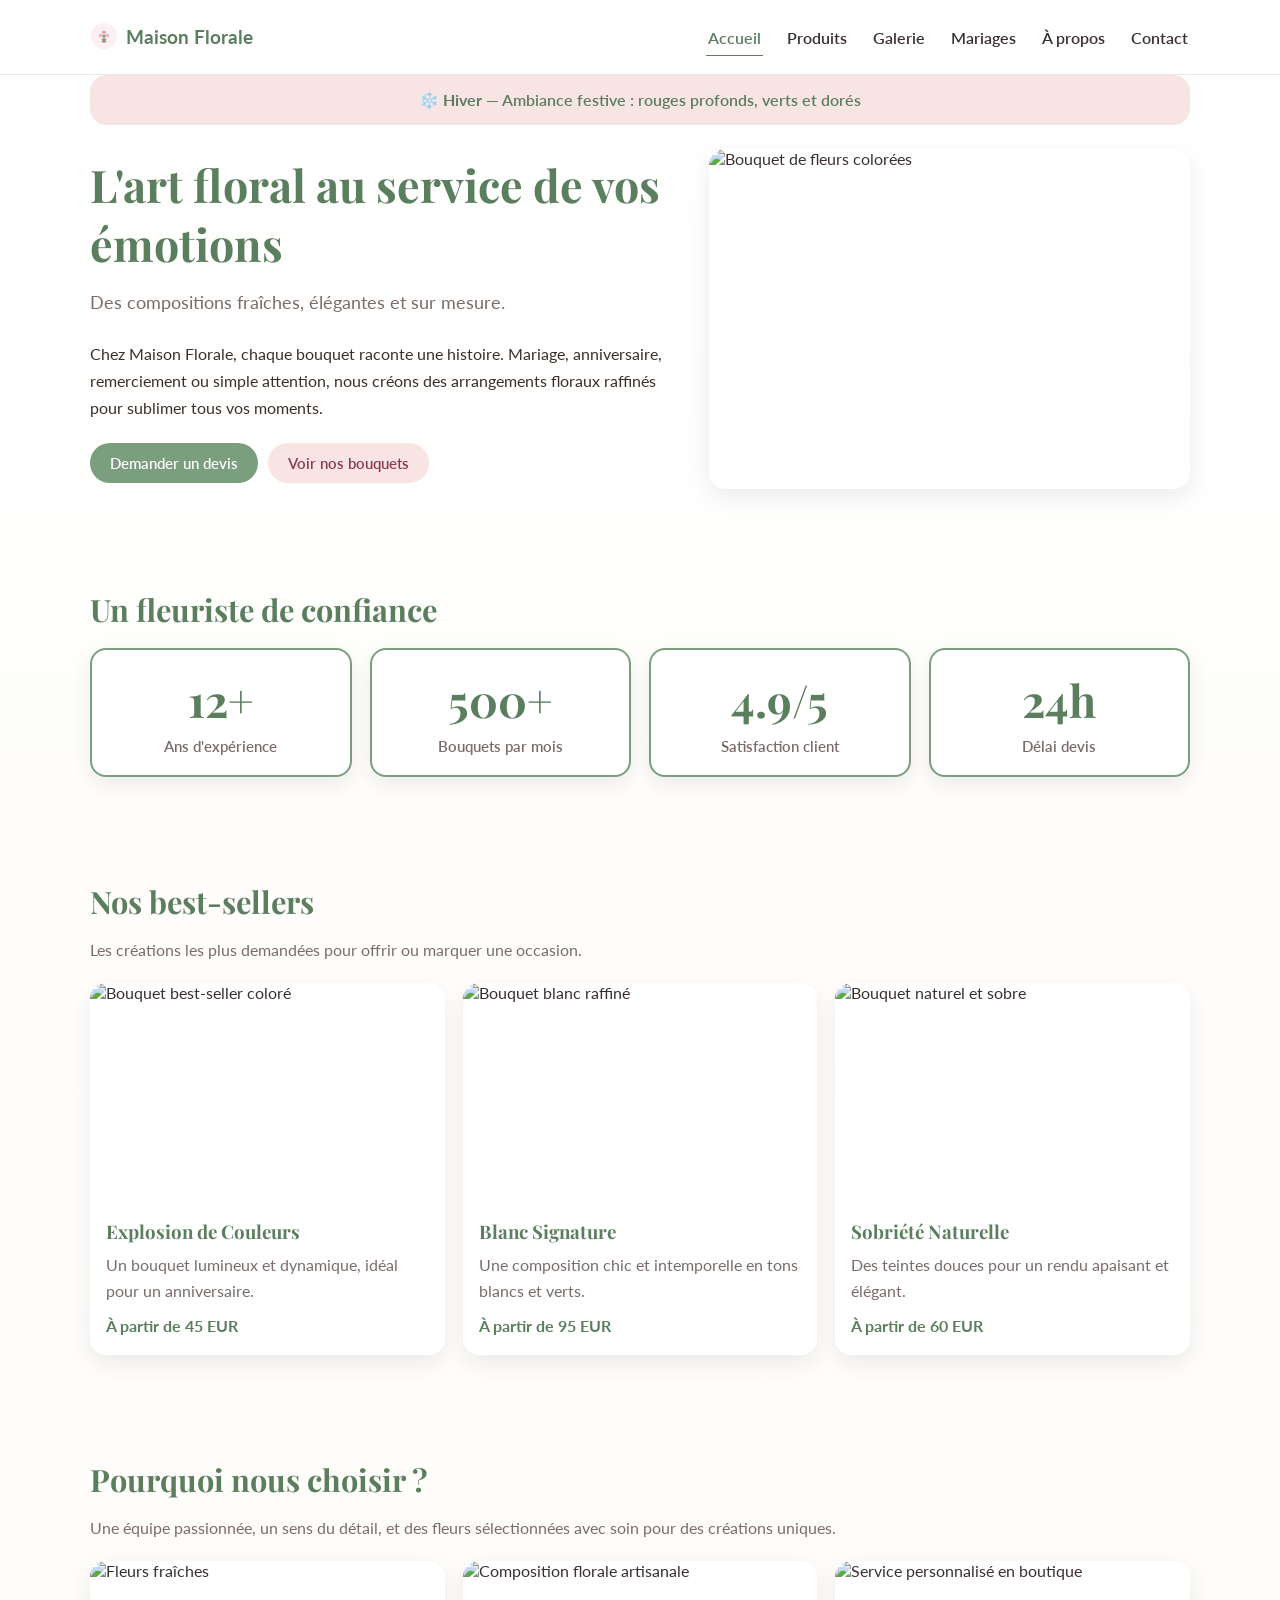
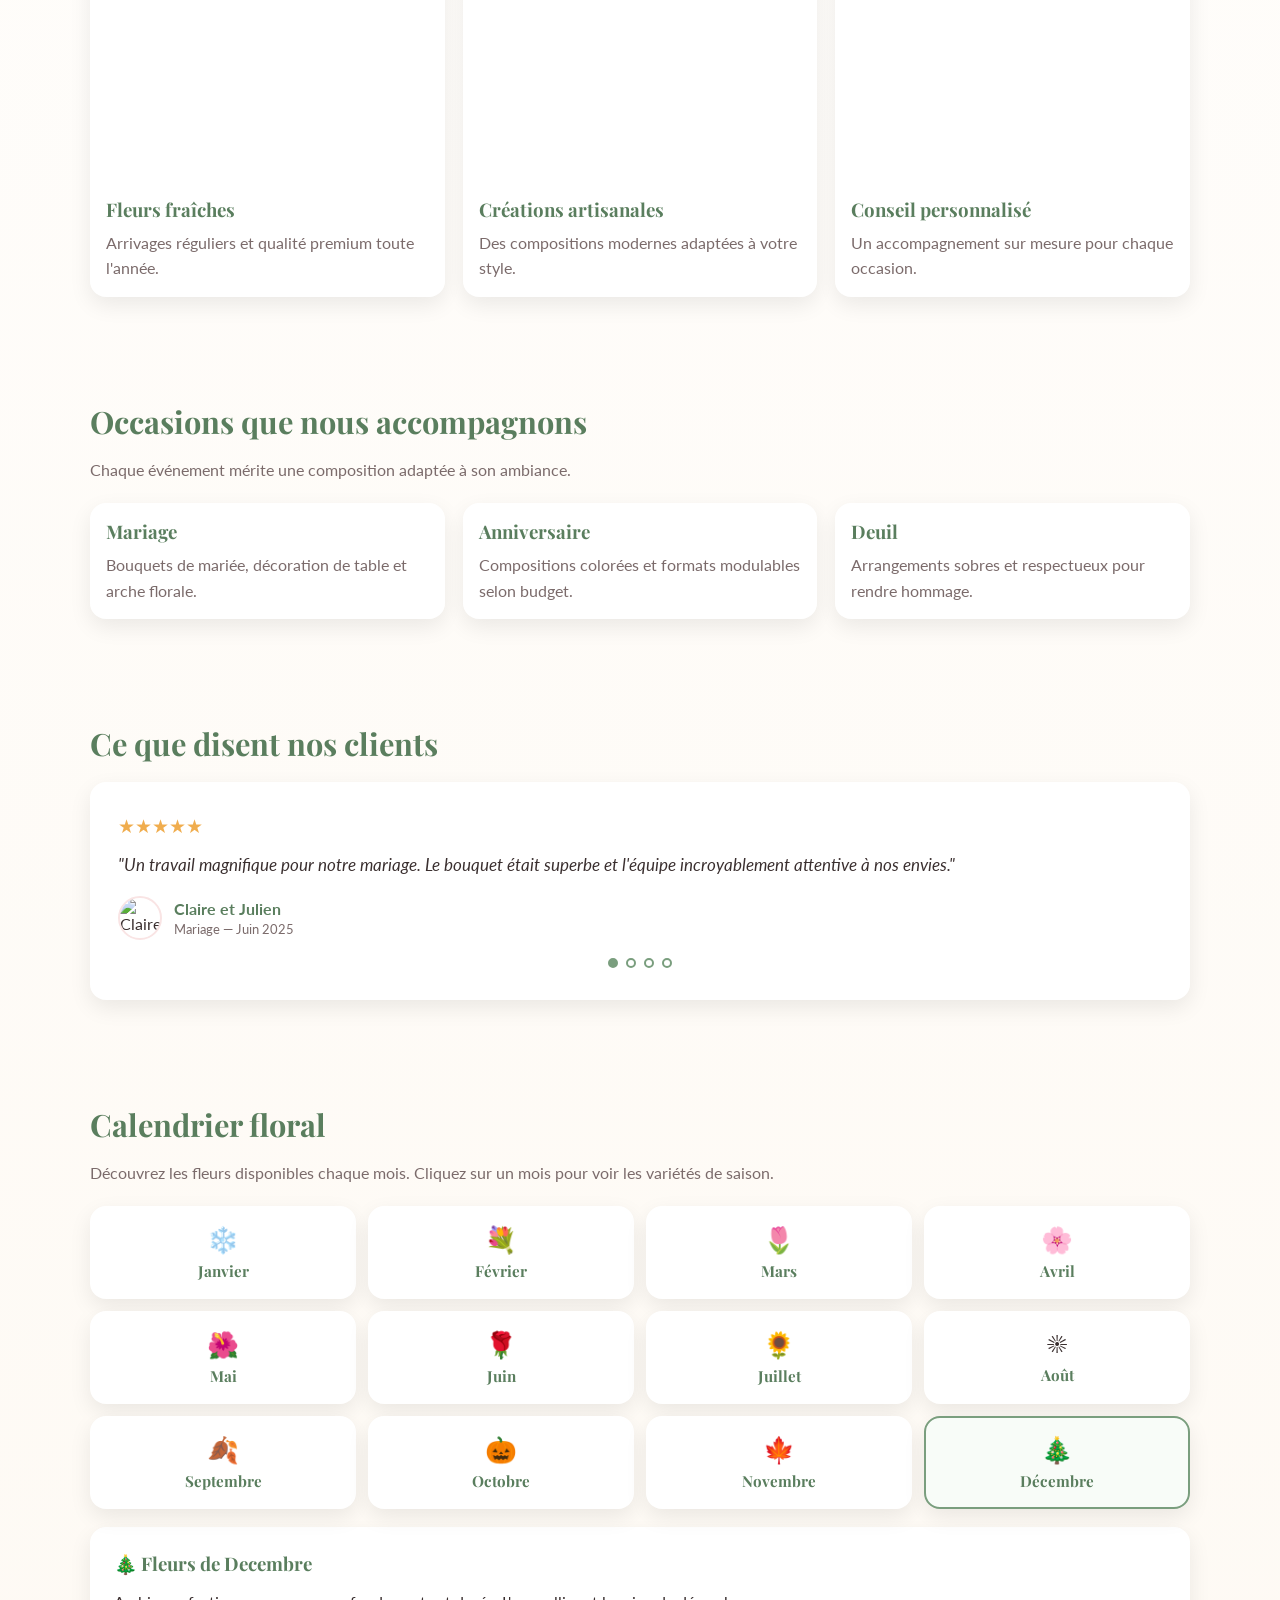
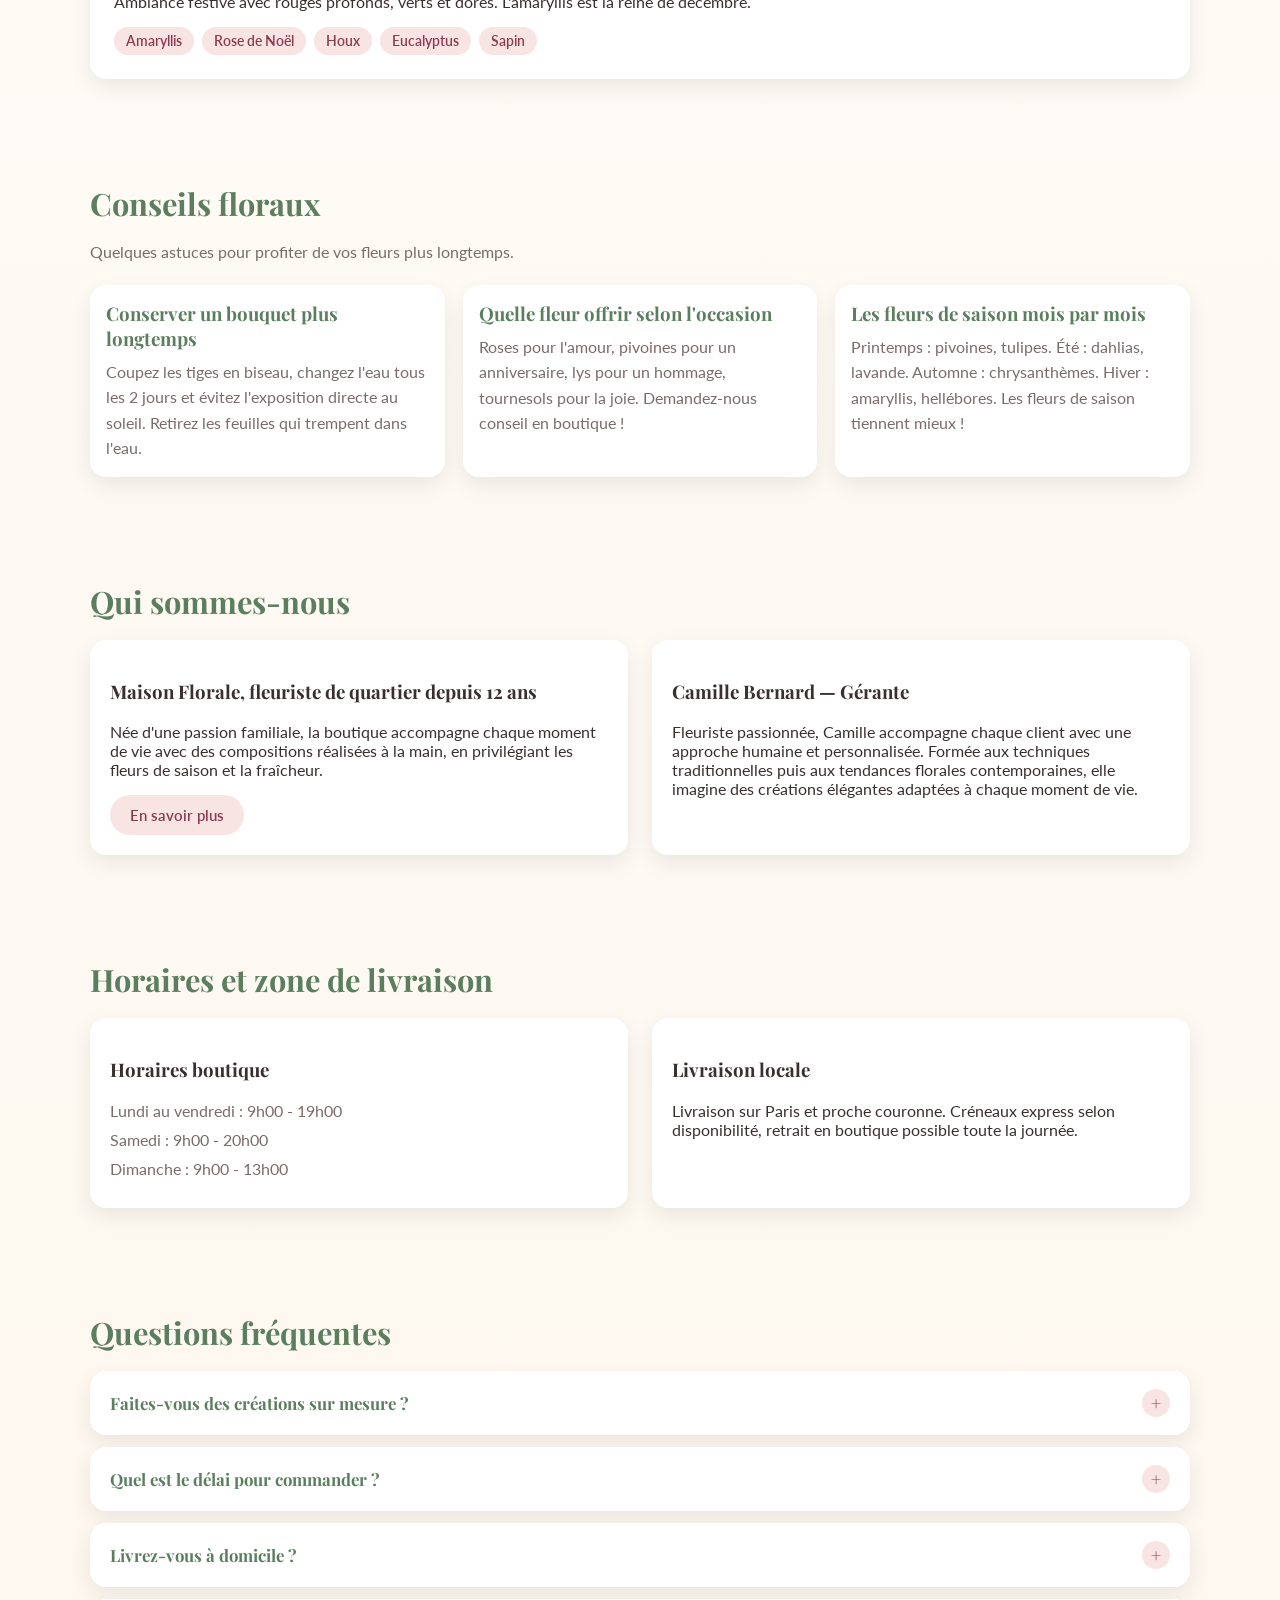
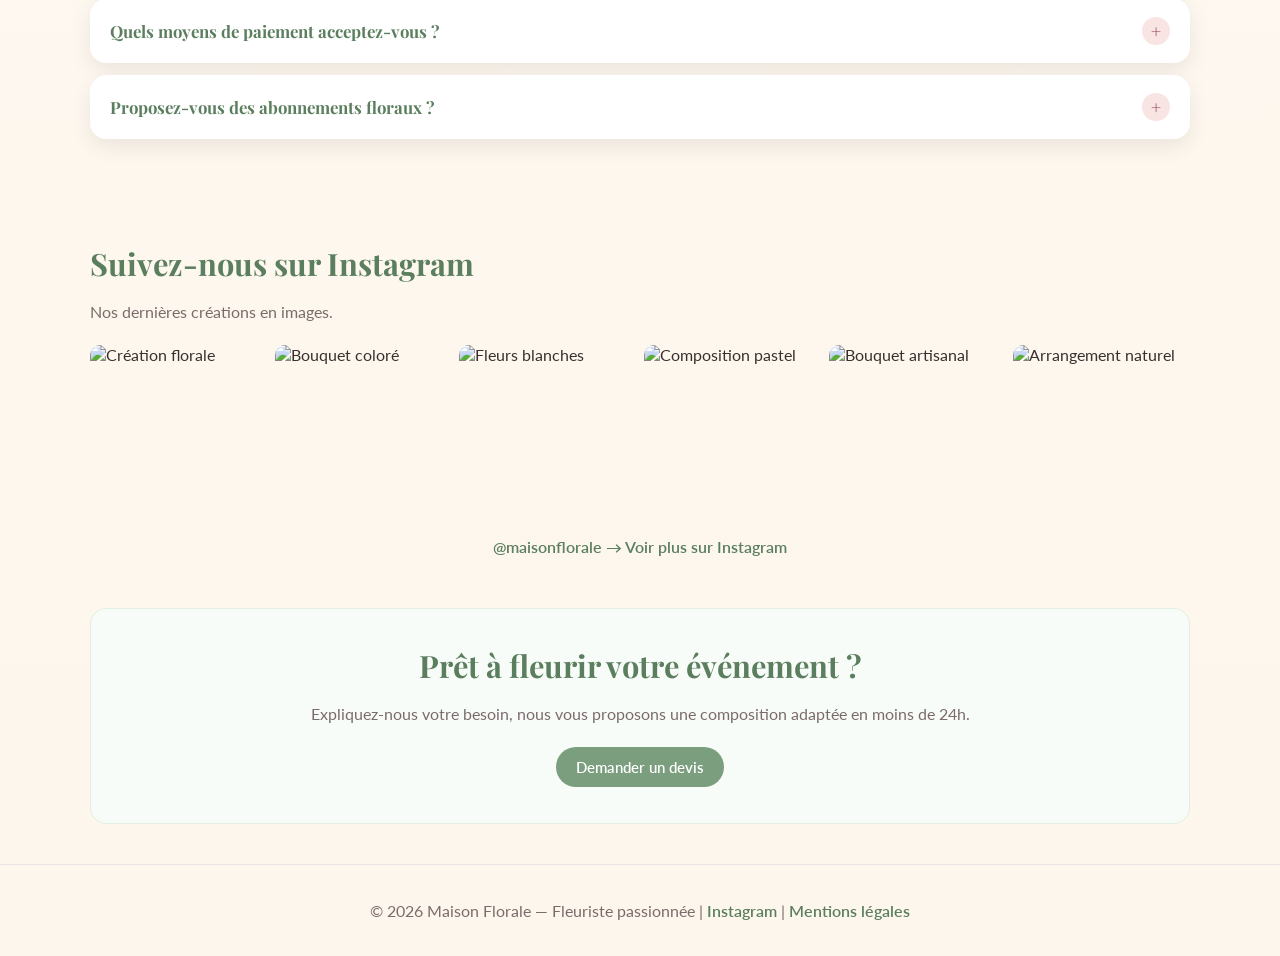
==== commit e0c8fdd4: "Mise a jour" ====
--- a/accueil.html
+++ b/accueil.html
@@ -13,6 +13,17 @@
     <script>(function(){if(localStorage.getItem('theme')==='dark')document.documentElement.dataset.theme='dark'})()</script>
   </head>
   <body>
+    <!-- Scroll Progress Bar -->
+    <div class="scroll-progress"></div>
+
+    <!-- Falling Petals -->
+    <div class="petals-container">
+      <div class="petal"></div><div class="petal"></div><div class="petal"></div>
+      <div class="petal"></div><div class="petal"></div><div class="petal"></div>
+      <div class="petal"></div><div class="petal"></div><div class="petal"></div>
+      <div class="petal"></div>
+    </div>
+
     <header class="site-header">
       <div class="container nav-wrap">
         <a class="logo" href="accueil.html"
@@ -20,7 +31,6 @@
             >Maison Florale</span
           ></a
         >
-
         <button class="theme-toggle" aria-label="Mode sombre">🌙</button>
         <button class="menu-btn" aria-label="Ouvrir le menu">☰</button>
         <nav class="nav-links">
@@ -35,10 +45,10 @@
     </header>
 
     <main class="container">
-      <!-- Seasonal banner -->
+      <!-- Seasonal banner (filled by JS) -->
       <div class="season-banner" id="season-banner"></div>
 
-      <!-- Hero with carousel -->
+      <!-- 1. Hero — accroche immédiate -->
       <section class="hero">
         <div class="hero-content">
           <h1>L'art floral au service de vos émotions</h1>
@@ -65,7 +75,7 @@
         </div>
       </section>
 
-      <!-- Animated counters -->
+      <!-- 2. Compteurs — crédibilité immédiate -->
       <section class="section">
         <h2>Un fleuriste de confiance</h2>
         <div class="counter-grid">
@@ -88,6 +98,73 @@
         </div>
       </section>
 
+      <!-- 3. Best-sellers — le produit dès le début -->
+      <section class="section">
+        <h2>Nos best-sellers</h2>
+        <p class="section-intro">
+          Les créations les plus demandées pour offrir ou marquer une occasion.
+        </p>
+        <div class="cards">
+          <article class="card">
+            <img loading="lazy" src="https://images.unsplash.com/photo-1525310072745-f49212b5ac6d?auto=format&fit=crop&w=900&q=80" alt="Bouquet best-seller coloré" />
+            <div class="card-body">
+              <h3>Explosion de Couleurs</h3>
+              <p>Un bouquet lumineux et dynamique, idéal pour un anniversaire.</p>
+              <p class="price-note">À partir de 45 EUR</p>
+            </div>
+          </article>
+          <article class="card">
+            <img loading="lazy" src="https://images.unsplash.com/photo-1455659817273-f96807779a8a?auto=format&fit=crop&w=900&q=80" alt="Bouquet blanc raffiné" />
+            <div class="card-body">
+              <h3>Blanc Signature</h3>
+              <p>Une composition chic et intemporelle en tons blancs et verts.</p>
+              <p class="price-note">À partir de 95 EUR</p>
+            </div>
+          </article>
+          <article class="card">
+            <img loading="lazy" src="https://images.unsplash.com/photo-1470509037663-253afd7f0f51?auto=format&fit=crop&w=900&q=80" alt="Bouquet naturel et sobre" />
+            <div class="card-body">
+              <h3>Sobriété Naturelle</h3>
+              <p>Des teintes douces pour un rendu apaisant et élégant.</p>
+              <p class="price-note">À partir de 60 EUR</p>
+            </div>
+          </article>
+        </div>
+      </section>
+
+      <!-- 4. Pourquoi nous choisir — argumentation -->
+      <section class="section">
+        <h2>Pourquoi nous choisir ?</h2>
+        <p class="section-intro">
+          Une équipe passionnée, un sens du détail, et des fleurs sélectionnées
+          avec soin pour des créations uniques.
+        </p>
+        <div class="cards">
+          <article class="card">
+            <img src="https://images.unsplash.com/photo-1561181286-d3fee7d55364?auto=format&fit=crop&w=900&q=80" alt="Fleurs fraîches" />
+            <div class="card-body">
+              <h3>Fleurs fraîches</h3>
+              <p>Arrivages réguliers et qualité premium toute l'année.</p>
+            </div>
+          </article>
+          <article class="card">
+            <img src="https://images.unsplash.com/photo-1522335789203-aabd1fc54bc9?auto=format&fit=crop&w=900&q=80" alt="Composition florale artisanale" />
+            <div class="card-body">
+              <h3>Créations artisanales</h3>
+              <p>Des compositions modernes adaptées à votre style.</p>
+            </div>
+          </article>
+          <article class="card">
+            <img src="https://images.unsplash.com/photo-1525310072745-f49212b5ac6d?auto=format&fit=crop&w=900&q=80" alt="Service personnalisé en boutique" />
+            <div class="card-body">
+              <h3>Conseil personnalisé</h3>
+              <p>Un accompagnement sur mesure pour chaque occasion.</p>
+            </div>
+          </article>
+        </div>
+      </section>
+
+      <!-- 5. Occasions — comprendre le scope -->
       <section class="section">
         <h2>Occasions que nous accompagnons</h2>
         <p class="section-intro">
@@ -95,26 +172,135 @@
         </p>
         <div class="cards">
           <article class="card">
-            <div class="card-body">
-              <h3>Mariage</h3>
-              <p>Bouquets de mariée, décoration de table et arche florale.</p>
-            </div>
-          </article>
-          <article class="card">
-            <div class="card-body">
-              <h3>Anniversaire</h3>
-              <p>Compositions colorées et formats modulables selon budget.</p>
-            </div>
-          </article>
-          <article class="card">
-            <div class="card-body">
-              <h3>Deuil</h3>
-              <p>Arrangements sobres et respectueux pour rendre hommage.</p>
-            </div>
-          </article>
-        </div>
-      </section>
-
+            <div class="card-body"><h3>Mariage</h3><p>Bouquets de mariée, décoration de table et arche florale.</p></div>
+          </article>
+          <article class="card">
+            <div class="card-body"><h3>Anniversaire</h3><p>Compositions colorées et formats modulables selon budget.</p></div>
+          </article>
+          <article class="card">
+            <div class="card-body"><h3>Deuil</h3><p>Arrangements sobres et respectueux pour rendre hommage.</p></div>
+          </article>
+        </div>
+      </section>
+
+      <!-- 6. Témoignages — preuve sociale -->
+      <section class="section">
+        <h2>Ce que disent nos clients</h2>
+        <div class="testimonial-carousel">
+          <div class="testimonial-slide active">
+            <div class="testimonial-stars">★★★★★</div>
+            <p class="testimonial-text">"Un travail magnifique pour notre mariage. Le bouquet était superbe et l'équipe incroyablement attentive à nos envies."</p>
+            <div class="testimonial-author">
+              <img class="testimonial-avatar" src="https://images.unsplash.com/photo-1494790108377-be9c29b29330?auto=format&fit=crop&w=100&h=100&q=80" alt="Claire" />
+              <div class="testimonial-info"><strong>Claire et Julien</strong><small>Mariage — Juin 2025</small></div>
+            </div>
+          </div>
+          <div class="testimonial-slide">
+            <div class="testimonial-stars">★★★★★</div>
+            <p class="testimonial-text">"Merci pour votre accompagnement et votre délicatesse sur une commande sensible. Un professionnalisme rare."</p>
+            <div class="testimonial-author">
+              <img class="testimonial-avatar" src="https://images.unsplash.com/photo-1507003211169-0a1dd7228f2d?auto=format&fit=crop&w=100&h=100&q=80" alt="Marc" />
+              <div class="testimonial-info"><strong>Marc D.</strong><small>Hommage — Mars 2025</small></div>
+            </div>
+          </div>
+          <div class="testimonial-slide">
+            <div class="testimonial-stars">★★★★★</div>
+            <p class="testimonial-text">"Des bouquets toujours frais et originaux. Ma fleuriste préférée dans le 11e ! Je recommande les yeux fermés."</p>
+            <div class="testimonial-author">
+              <img class="testimonial-avatar" src="https://images.unsplash.com/photo-1438761681033-6461ffad8d80?auto=format&fit=crop&w=100&h=100&q=80" alt="Sophie" />
+              <div class="testimonial-info"><strong>Sophie L.</strong><small>Cliente régulière</small></div>
+            </div>
+          </div>
+          <div class="testimonial-slide">
+            <div class="testimonial-stars">★★★★☆</div>
+            <p class="testimonial-text">"Superbe composition pour l'anniversaire de ma mère. Les couleurs étaient exactement celles que j'avais demandées."</p>
+            <div class="testimonial-author">
+              <img class="testimonial-avatar" src="https://images.unsplash.com/photo-1472099645785-5658abf4ff4e?auto=format&fit=crop&w=100&h=100&q=80" alt="Thomas" />
+              <div class="testimonial-info"><strong>Thomas R.</strong><small>Anniversaire — Janvier 2026</small></div>
+            </div>
+          </div>
+          <div class="testimonial-nav">
+            <button class="testimonial-dot active" aria-label="Avis 1"></button>
+            <button class="testimonial-dot" aria-label="Avis 2"></button>
+            <button class="testimonial-dot" aria-label="Avis 3"></button>
+            <button class="testimonial-dot" aria-label="Avis 4"></button>
+          </div>
+        </div>
+      </section>
+
+      <!-- 7. Calendrier floral — découverte & engagement -->
+      <section class="section">
+        <h2>Calendrier floral</h2>
+        <p class="section-intro">Découvrez les fleurs disponibles chaque mois. Cliquez sur un mois pour voir les variétés de saison.</p>
+        <div class="calendar-grid">
+          <div class="calendar-month" data-month="janvier"><span class="month-emoji">❄️</span><span class="month-name">Janvier</span></div>
+          <div class="calendar-month" data-month="fevrier"><span class="month-emoji">💐</span><span class="month-name">Février</span></div>
+          <div class="calendar-month" data-month="mars"><span class="month-emoji">🌷</span><span class="month-name">Mars</span></div>
+          <div class="calendar-month" data-month="avril"><span class="month-emoji">🌸</span><span class="month-name">Avril</span></div>
+          <div class="calendar-month" data-month="mai"><span class="month-emoji">🌺</span><span class="month-name">Mai</span></div>
+          <div class="calendar-month" data-month="juin"><span class="month-emoji">🌹</span><span class="month-name">Juin</span></div>
+          <div class="calendar-month" data-month="juillet"><span class="month-emoji">🌻</span><span class="month-name">Juillet</span></div>
+          <div class="calendar-month" data-month="aout"><span class="month-emoji">☀️</span><span class="month-name">Août</span></div>
+          <div class="calendar-month" data-month="septembre"><span class="month-emoji">🍂</span><span class="month-name">Septembre</span></div>
+          <div class="calendar-month" data-month="octobre"><span class="month-emoji">🎃</span><span class="month-name">Octobre</span></div>
+          <div class="calendar-month" data-month="novembre"><span class="month-emoji">🍁</span><span class="month-name">Novembre</span></div>
+          <div class="calendar-month" data-month="decembre"><span class="month-emoji">🎄</span><span class="month-name">Décembre</span></div>
+        </div>
+        <div id="calendar-detail" class="calendar-detail" style="display:none;"></div>
+      </section>
+
+      <!-- 8. Conseils — valeur ajoutée -->
+      <section class="section">
+        <h2>Conseils floraux</h2>
+        <p class="section-intro">Quelques astuces pour profiter de vos fleurs plus longtemps.</p>
+        <div class="cards">
+          <article class="card tips-card">
+            <div class="card-body">
+              <h3>Conserver un bouquet plus longtemps</h3>
+              <p>Coupez les tiges en biseau, changez l'eau tous les 2 jours et évitez l'exposition directe au soleil. Retirez les feuilles qui trempent dans l'eau.</p>
+            </div>
+          </article>
+          <article class="card tips-card">
+            <div class="card-body">
+              <h3>Quelle fleur offrir selon l'occasion</h3>
+              <p>Roses pour l'amour, pivoines pour un anniversaire, lys pour un hommage, tournesols pour la joie. Demandez-nous conseil en boutique !</p>
+            </div>
+          </article>
+          <article class="card tips-card">
+            <div class="card-body">
+              <h3>Les fleurs de saison mois par mois</h3>
+              <p>Printemps : pivoines, tulipes. Été : dahlias, lavande. Automne : chrysanthèmes. Hiver : amaryllis, hellébores. Les fleurs de saison tiennent mieux !</p>
+            </div>
+          </article>
+        </div>
+      </section>
+
+      <!-- 9. Notre histoire — qui sommes-nous (consolidé) -->
+      <section class="section">
+        <h2>Qui sommes-nous</h2>
+        <div class="about-grid">
+          <article class="panel">
+            <h3>Maison Florale, fleuriste de quartier depuis 12 ans</h3>
+            <p>
+              Née d'une passion familiale, la boutique accompagne chaque moment
+              de vie avec des compositions réalisées à la main, en privilégiant
+              les fleurs de saison et la fraîcheur.
+            </p>
+            <a class="btn btn-secondary" href="apropos.html">En savoir plus</a>
+          </article>
+          <article class="panel">
+            <h3>Camille Bernard — Gérante</h3>
+            <p>
+              Fleuriste passionnée, Camille accompagne chaque client avec une
+              approche humaine et personnalisée. Formée aux techniques
+              traditionnelles puis aux tendances florales contemporaines, elle
+              imagine des créations élégantes adaptées à chaque moment de vie.
+            </p>
+          </article>
+        </div>
+      </section>
+
+      <!-- 10. Horaires & livraison — infos pratiques -->
       <section class="section">
         <h2>Horaires et zone de livraison</h2>
         <div class="about-grid">
@@ -136,196 +322,34 @@
         </div>
       </section>
 
-      <section class="section">
-        <h2>Pourquoi nous choisir ?</h2>
-        <p class="section-intro">
-          Une équipe passionnée, un sens du détail, et des fleurs sélectionnées
-          avec soin pour des créations uniques.
-        </p>
-        <div class="cards">
-          <article class="card">
-            <img
-              src="https://images.unsplash.com/photo-1561181286-d3fee7d55364?auto=format&fit=crop&w=900&q=80"
-              alt="Fleurs fraîches"
-            />
-            <div class="card-body">
-              <h3>Fleurs fraîches</h3>
-              <p>Arrivages réguliers et qualité premium toute l'année.</p>
-            </div>
-          </article>
-          <article class="card">
-            <img
-              src="https://images.unsplash.com/photo-1522335789203-aabd1fc54bc9?auto=format&fit=crop&w=900&q=80"
-              alt="Composition florale artisanale"
-            />
-            <div class="card-body">
-              <h3>Créations artisanales</h3>
-              <p>Des compositions modernes adaptées à votre style.</p>
-            </div>
-          </article>
-          <article class="card">
-            <img
-              src="https://images.unsplash.com/photo-1525310072745-f49212b5ac6d?auto=format&fit=crop&w=900&q=80"
-              alt="Service personnalisé en boutique"
-            />
-            <div class="card-body">
-              <h3>Conseil personnalisé</h3>
-              <p>Un accompagnement sur mesure pour chaque occasion.</p>
-            </div>
-          </article>
-        </div>
-      </section>
-
-      <section class="section">
-        <h2>Un aperçu de notre histoire</h2>
-        <div class="about-grid">
-          <article class="panel">
-            <h3>Maison Florale, fleuriste de quartier depuis 12 ans</h3>
-            <p>
-              Née d'une passion familiale, la boutique accompagne chaque moment
-              de vie avec des compositions réalisées à la main, en privilégiant
-              les fleurs de saison et la fraîcheur.
-            </p>
-          </article>
-          <article class="panel">
-            <h3>Notre philosophie</h3>
-            <p>
-              Créer des bouquets élégants, accessibles et personnalisés selon
-              votre occasion, vos couleurs et votre budget, avec un vrai conseil
-              humain en boutique.
-            </p>
-            <a class="btn btn-secondary" href="apropos.html">En savoir plus</a>
-          </article>
-        </div>
-      </section>
-
-      <section class="section">
-        <h2>Nos best-sellers</h2>
-        <p class="section-intro">
-          Les créations les plus demandées pour offrir ou marquer une occasion.
-        </p>
-        <div class="cards">
-          <article class="card">
-            <img loading="lazy" src="https://images.unsplash.com/photo-1525310072745-f49212b5ac6d?auto=format&fit=crop&w=900&q=80" alt="Bouquet best-seller coloré" />
-            <div class="card-body">
-              <h3>Explosion de Couleurs</h3>
-              <p>Un bouquet lumineux et dynamique, idéal pour un anniversaire.</p>
-              <p class="price-note">À partir de 45 EUR</p>
-            </div>
-          </article>
-          <article class="card">
-            <img loading="lazy" src="https://images.unsplash.com/photo-1455659817273-f96807779a8a?auto=format&fit=crop&w=900&q=80" alt="Bouquet blanc raffiné" />
-            <div class="card-body">
-              <h3>Blanc Signature</h3>
-              <p>Une composition chic et intemporelle en tons blancs et verts.</p>
-              <p class="price-note">À partir de 95 EUR</p>
-            </div>
-          </article>
-          <article class="card">
-            <img loading="lazy" src="https://images.unsplash.com/photo-1470509037663-253afd7f0f51?auto=format&fit=crop&w=900&q=80" alt="Bouquet naturel et sobre" />
-            <div class="card-body">
-              <h3>Sobriété Naturelle</h3>
-              <p>Des teintes douces pour un rendu apaisant et élégant.</p>
-              <p class="price-note">À partir de 60 EUR</p>
-            </div>
-          </article>
-        </div>
-      </section>
-
-      <section class="section">
-        <h2>Ce que disent nos clients</h2>
-        <div class="editorial-reviews">
-          <blockquote>
-            <p>"Un travail magnifique pour notre mariage. Bouquet superbe et équipe très attentive."</p>
-            <cite>— Claire et Julien</cite>
-          </blockquote>
-          <blockquote>
-            <p>"Merci pour votre accompagnement et votre délicatesse sur une commande de recueillement."</p>
-            <cite>— Marc</cite>
-          </blockquote>
-        </div>
-      </section>
-
-      <section class="section">
-        <h2>La personne derrière la boutique</h2>
-        <div class="about-grid">
-          <article class="panel">
-            <h3>Camille Bernard — Gérante de Maison Florale</h3>
-            <p>
-              Fleuriste passionnée, Camille accompagne chaque client avec une
-              approche humaine et personnalisée. Formée aux techniques
-              traditionnelles puis aux tendances florales contemporaines, elle
-              imagine des créations élégantes adaptées à chaque moment de vie.
-            </p>
-          </article>
-          <article class="panel">
-            <h3>Sa vision</h3>
-            <ul class="contact-list">
-              <li>Mettre l'émotion au cœur de chaque composition.</li>
-              <li>Travailler des palettes naturelles et harmonieuses.</li>
-              <li>Rendre la création florale accessible à tous les budgets.</li>
-              <li>Créer un accueil chaleureux et un conseil de proximité.</li>
-            </ul>
-          </article>
-        </div>
-      </section>
-
-      <!-- Conseils floraux -->
-      <section class="section">
-        <h2>Conseils floraux</h2>
-        <p class="section-intro">
-          Quelques astuces pour profiter de vos fleurs plus longtemps.
-        </p>
-        <div class="cards">
-          <article class="card tips-card">
-            <div class="card-body">
-              <h3>Conserver un bouquet plus longtemps</h3>
-              <p>Coupez les tiges en biseau, changez l'eau tous les 2 jours et évitez l'exposition directe au soleil. Retirez les feuilles qui trempent dans l'eau.</p>
-            </div>
-          </article>
-          <article class="card tips-card">
-            <div class="card-body">
-              <h3>Quelle fleur offrir selon l'occasion</h3>
-              <p>Roses pour l'amour, pivoines pour un anniversaire, lys pour un hommage, tournesols pour la joie. Demandez-nous conseil en boutique !</p>
-            </div>
-          </article>
-          <article class="card tips-card">
-            <div class="card-body">
-              <h3>Les fleurs de saison mois par mois</h3>
-              <p>Printemps : pivoines, tulipes. Été : dahlias, lavande. Automne : chrysanthèmes. Hiver : amaryllis, hellébores. Les fleurs de saison tiennent mieux !</p>
-            </div>
-          </article>
-        </div>
-      </section>
-
+      <!-- 11. FAQ — lever les dernières objections -->
       <section class="section">
         <h2>Questions fréquentes</h2>
         <div class="faq-list">
-          <article class="panel">
-            <h3>Faites-vous des créations sur mesure ?</h3>
-            <p>
-              Oui, nous adaptons chaque bouquet à votre occasion, vos couleurs
-              et votre budget.
-            </p>
-          </article>
-          <article class="panel">
-            <h3>Quel est le délai pour commander ?</h3>
-            <p>
-              En général 24h à l'avance, mais nous traitons aussi des demandes
-              urgentes selon disponibilité.
-            </p>
-          </article>
-          <article class="panel">
-            <h3>Livrez-vous à domicile ?</h3>
-            <p>
-              Oui, sur Paris et proches alentours. Contactez-nous pour vérifier
-              votre zone.
-            </p>
-          </article>
-        </div>
-      </section>
-
-      <!-- Instagram feed -->
+          <div class="faq-item">
+            <button class="faq-question"><span>Faites-vous des créations sur mesure ?</span><span class="faq-icon">+</span></button>
+            <div class="faq-answer"><p>Oui, nous adaptons chaque bouquet à votre occasion, vos couleurs et votre budget. Venez en boutique ou contactez-nous pour un échange personnalisé.</p></div>
+          </div>
+          <div class="faq-item">
+            <button class="faq-question"><span>Quel est le délai pour commander ?</span><span class="faq-icon">+</span></button>
+            <div class="faq-answer"><p>En général 24h à l'avance nous suffit, mais nous traitons aussi des demandes urgentes selon la disponibilité des fleurs. Pour les mariages, prévoyez 2 à 3 mois.</p></div>
+          </div>
+          <div class="faq-item">
+            <button class="faq-question"><span>Livrez-vous à domicile ?</span><span class="faq-icon">+</span></button>
+            <div class="faq-answer"><p>Oui, nous livrons sur Paris et les communes proches. Contactez-nous pour vérifier votre zone et choisir un créneau.</p></div>
+          </div>
+          <div class="faq-item">
+            <button class="faq-question"><span>Quels moyens de paiement acceptez-vous ?</span><span class="faq-icon">+</span></button>
+            <div class="faq-answer"><p>Nous acceptons la carte bancaire, les espèces et le virement. Le paiement se fait au retrait ou à la livraison.</p></div>
+          </div>
+          <div class="faq-item">
+            <button class="faq-question"><span>Proposez-vous des abonnements floraux ?</span><span class="faq-icon">+</span></button>
+            <div class="faq-answer"><p>Oui ! Nous proposons des formules hebdomadaires ou mensuelles pour recevoir un bouquet frais à domicile ou au bureau. Contactez-nous pour les tarifs.</p></div>
+          </div>
+        </div>
+      </section>
+
+      <!-- 12. Instagram — social -->
       <section class="section">
         <h2>Suivez-nous sur Instagram</h2>
         <p class="section-intro">Nos dernières créations en images.</p>
@@ -342,6 +366,7 @@
         </a>
       </section>
 
+      <!-- 13. CTA final -->
       <section class="section final-cta">
         <h2>Prêt à fleurir votre événement ?</h2>
         <p class="section-intro">
@@ -372,6 +397,24 @@
       <svg width="20" height="20" viewBox="0 0 24 24" fill="none" stroke="currentColor" stroke-width="2.5" stroke-linecap="round" stroke-linejoin="round"><polyline points="18 15 12 9 6 15"/></svg>
     </button>
     <a href="contact.html" class="mobile-sticky-cta">Demander un devis</a>
+
+    <!-- Welcome Popup -->
+    <div class="welcome-popup-overlay">
+      <div class="welcome-popup">
+        <button class="popup-close" aria-label="Fermer">&times;</button>
+        <div class="popup-emoji">🌸</div>
+        <h3>Bienvenue chez Maison Florale</h3>
+        <p>Inscrivez-vous et recevez <strong>10% de réduction</strong> sur votre première commande.</p>
+        <form class="popup-form">
+          <div class="popup-input-group">
+            <input type="email" placeholder="votre@email.fr" required />
+            <button class="btn btn-primary" type="submit">S'inscrire</button>
+          </div>
+        </form>
+        <button class="popup-skip">Non merci, peut-être plus tard</button>
+      </div>
+    </div>
+
     <script src="script.js"></script>
   </body>
 </html>
--- a/styles.css
+++ b/styles.css
@@ -148,6 +148,38 @@
   align-items: center;
 }
 
+@media (max-width: 900px) {
+  .nav-links {
+    position: absolute;
+    right: 4%;
+    top: 74px;
+    background: var(--panel-bg);
+    border: 1px solid var(--header-border);
+    border-radius: 12px;
+    box-shadow: var(--shadow);
+    width: min(92vw, 280px);
+    display: none;
+    flex-direction: column;
+    align-items: flex-start;
+    padding: 10px 14px;
+    gap: 4px;
+    z-index: 60;
+  }
+
+  .nav-links.open { display: flex; }
+
+  .nav-links a {
+    width: 100%;
+    padding: 10px 4px;
+    font-size: 1rem;
+    border-bottom: 1px solid var(--header-border);
+  }
+
+  .nav-links a:last-child {
+    border-bottom: none;
+  }
+}
+
 .nav-links a {
   display: inline-block;
   font-weight: 600;
@@ -962,16 +994,21 @@
 }
 
 .mobile-sticky-cta {
-  left: 18px;
-  right: 18px;
-  bottom: 18px;
+  left: 14px;
+  right: 14px;
+  bottom: 14px;
+  bottom: calc(14px + env(safe-area-inset-bottom, 0px));
   width: auto;
-  padding: 14px 22px;
+  padding: 15px 22px;
+  min-height: 50px;
   background: var(--vert-sauge);
   color: #fff;
   text-decoration: none;
   display: none;
   border: none;
+  font-size: 1rem;
+  text-align: center;
+  border-radius: 14px;
 }
 
 .mobile-sticky-cta:hover {
@@ -1122,8 +1159,12 @@
   .site-title-banner { min-height: 180px; }
   .final-cta { padding: 26px 14px; }
   .steps-grid, .wedding-gallery { grid-template-columns: 1fr 1fr; }
-  .counter-grid { grid-template-columns: 1fr 1fr; }
+  .counter-grid { grid-template-columns: repeat(2, 1fr); }
   .insta-grid { grid-template-columns: repeat(3, 1fr); }
+
+  .detail-layout img { min-height: 240px; }
+
+  .map-frame { min-height: 220px; }
 }
 
 @media (max-width: 700px) {
@@ -1131,30 +1172,15 @@
   .logo-icon { width: 24px; height: 24px; }
 
   .nav-links {
-    position: absolute;
-    right: 4%;
     top: 64px;
-    background: var(--panel-bg);
-    border: 1px solid var(--header-border);
-    border-radius: 12px;
-    box-shadow: var(--shadow);
-    width: min(92vw, 260px);
-    display: none;
-    flex-direction: column;
-    align-items: flex-start;
-    padding: 8px 12px;
-    gap: 8px;
   }
-
-  .nav-links.open { display: flex; }
-  .nav-links a { width: 100%; padding: 6px 0; font-size: 0.95rem; }
 
   .site-links-grid { grid-template-columns: 1fr; }
 
   .hero-content h1 { font-size: clamp(1.45rem, 7vw, 1.8rem); }
   .tagline { font-size: 0.95rem; }
 
-  .btn { width: auto; text-align: center; padding: 9px 16px; font-size: 0.92rem; }
+  .btn { width: auto; text-align: center; padding: 12px 18px; font-size: 0.95rem; min-height: 44px; }
   .hero-cta-group { flex-direction: column; align-items: stretch; }
 
   .card img { height: 180px; }
@@ -1164,11 +1190,22 @@
   .mobile-sticky-cta { display: grid; }
   .whatsapp-float { bottom: 110px; }
   .back-to-top { bottom: 180px; }
+
+  body { padding-bottom: 70px; }
 
   .theme-toggle { width: auto; }
   .gallery-grid { grid-template-columns: 1fr 1fr; }
   .steps-grid, .wedding-gallery { grid-template-columns: 1fr; }
   .insta-grid { grid-template-columns: repeat(2, 1fr); }
+
+  .counter-grid { grid-template-columns: 1fr 1fr; }
+
+  .season-banner { font-size: 0.9rem; padding: 10px 14px; }
+
+  .editorial-reviews blockquote { padding: 16px; }
+
+  .final-cta { padding: 22px 14px; }
+  .final-cta h2 { font-size: 1.3rem; }
 }
 
 @media (max-width: 520px) {
@@ -1201,3 +1238,529 @@
   color: var(--muted);
   line-height: 1.7;
 }
+
+/* ══════════════════════════════════════════
+   NEW FEATURES
+   ══════════════════════════════════════════ */
+
+/* ── Scroll Progress Bar ── */
+.scroll-progress {
+  position: fixed;
+  top: 0;
+  left: 0;
+  width: 0%;
+  height: 3px;
+  background: linear-gradient(90deg, var(--vert-sauge), var(--bordeaux), var(--rose-poudre));
+  z-index: 999;
+  transition: width 0.05s linear;
+}
+
+/* ── Page Fade-In Transition ── */
+body {
+  animation: pageFadeIn 0.5s ease both;
+}
+
+@keyframes pageFadeIn {
+  from { opacity: 0; }
+  to { opacity: 1; }
+}
+
+/* ── Enhanced Reveal Animations ── */
+.reveal-card {
+  opacity: 0;
+  transform: translateY(30px);
+  transition: opacity 0.5s ease, transform 0.5s ease;
+}
+
+.reveal-card.visible {
+  opacity: 1;
+  transform: translateY(0);
+}
+
+/* Staggered delays */
+.reveal-card:nth-child(1) { transition-delay: 0s; }
+.reveal-card:nth-child(2) { transition-delay: 0.1s; }
+.reveal-card:nth-child(3) { transition-delay: 0.2s; }
+.reveal-card:nth-child(4) { transition-delay: 0.15s; }
+.reveal-card:nth-child(5) { transition-delay: 0.25s; }
+.reveal-card:nth-child(6) { transition-delay: 0.3s; }
+
+/* ── Falling Petals ── */
+.petals-container {
+  position: fixed;
+  top: 0;
+  left: 0;
+  width: 100%;
+  height: 100%;
+  pointer-events: none;
+  z-index: 1;
+  overflow: hidden;
+}
+
+.petal {
+  position: absolute;
+  top: -40px;
+  width: 14px;
+  height: 14px;
+  border-radius: 50% 0 50% 50%;
+  opacity: 0.35;
+  animation: fall linear infinite;
+}
+
+@keyframes fall {
+  0% {
+    transform: translateY(-10vh) rotate(0deg) translateX(0);
+    opacity: 0;
+  }
+  10% { opacity: 0.35; }
+  90% { opacity: 0.25; }
+  100% {
+    transform: translateY(105vh) rotate(720deg) translateX(80px);
+    opacity: 0;
+  }
+}
+
+.petal:nth-child(1)  { left:  5%; animation-duration: 12s; animation-delay: 0s; background: #f4c2c2; width: 12px; height: 12px; }
+.petal:nth-child(2)  { left: 15%; animation-duration: 15s; animation-delay: 2s; background: #e8a0a0; width: 10px; height: 10px; }
+.petal:nth-child(3)  { left: 25%; animation-duration: 11s; animation-delay: 4s; background: #f9d4d4; width: 16px; height: 16px; }
+.petal:nth-child(4)  { left: 38%; animation-duration: 14s; animation-delay: 1s; background: #d4e8d4; width: 11px; height: 11px; }
+.petal:nth-child(5)  { left: 50%; animation-duration: 13s; animation-delay: 3s; background: #f4c2c2; width: 13px; height: 13px; }
+.petal:nth-child(6)  { left: 62%; animation-duration: 16s; animation-delay: 5s; background: #e8d0d0; width: 9px; height: 9px; }
+.petal:nth-child(7)  { left: 72%; animation-duration: 12s; animation-delay: 2.5s; background: #c8dcc8; width: 14px; height: 14px; }
+.petal:nth-child(8)  { left: 85%; animation-duration: 14s; animation-delay: 1.5s; background: #f9e4e4; width: 12px; height: 12px; }
+.petal:nth-child(9)  { left: 92%; animation-duration: 11s; animation-delay: 4.5s; background: #dbbaba; width: 10px; height: 10px; }
+.petal:nth-child(10) { left: 45%; animation-duration: 17s; animation-delay: 6s; background: #bdd4bd; width: 15px; height: 15px; }
+
+@media (prefers-reduced-motion: reduce) {
+  .petals-container { display: none; }
+  body { animation: none; }
+}
+
+@media (max-width: 700px) {
+  .petal { opacity: 0.2; }
+  .petal:nth-child(n+7) { display: none; }
+}
+
+/* ── FAQ Accordion ── */
+.faq-item {
+  background: var(--panel-bg);
+  border-radius: var(--radius);
+  box-shadow: var(--shadow);
+  overflow: hidden;
+  transition: box-shadow 0.3s ease;
+}
+
+.faq-item:hover {
+  box-shadow: 0 10px 28px rgba(0, 0, 0, 0.12);
+}
+
+.faq-question {
+  display: flex;
+  align-items: center;
+  justify-content: space-between;
+  padding: 18px 20px;
+  cursor: pointer;
+  border: none;
+  background: none;
+  width: 100%;
+  text-align: left;
+  font: inherit;
+  font-weight: 700;
+  color: var(--vert-sauge-dark);
+  font-family: "Playfair Display", Georgia, serif;
+  font-size: 1.05rem;
+  gap: 12px;
+  transition: color 0.25s ease;
+}
+
+.faq-question:hover {
+  color: var(--bordeaux);
+}
+
+.faq-icon {
+  flex-shrink: 0;
+  width: 28px;
+  height: 28px;
+  border-radius: 50%;
+  background: var(--rose-poudre);
+  color: var(--bordeaux);
+  display: grid;
+  place-items: center;
+  font-size: 1.1rem;
+  transition: transform 0.35s ease, background 0.25s ease;
+}
+
+.faq-item.open .faq-icon {
+  transform: rotate(45deg);
+  background: var(--vert-sauge);
+  color: #fff;
+}
+
+.faq-answer {
+  max-height: 0;
+  overflow: hidden;
+  transition: max-height 0.4s ease, padding 0.3s ease;
+  padding: 0 20px;
+}
+
+.faq-item.open .faq-answer {
+  max-height: 300px;
+  padding: 0 20px 18px;
+}
+
+.faq-answer p {
+  margin: 0;
+  line-height: 1.7;
+  color: var(--muted);
+}
+
+/* ── Testimonial Carousel ── */
+.testimonial-carousel {
+  position: relative;
+  overflow: hidden;
+  border-radius: var(--radius);
+  background: var(--panel-bg);
+  box-shadow: var(--shadow);
+  padding: 32px 28px;
+  min-height: 200px;
+}
+
+.testimonial-slide {
+  display: none;
+  animation: testimonialFade 0.5s ease;
+}
+
+.testimonial-slide.active {
+  display: block;
+}
+
+@keyframes testimonialFade {
+  from { opacity: 0; transform: translateX(20px); }
+  to { opacity: 1; transform: translateX(0); }
+}
+
+.testimonial-stars {
+  color: #f0ad4e;
+  font-size: 1.2rem;
+  margin-bottom: 12px;
+}
+
+.testimonial-text {
+  font-style: italic;
+  font-size: 1.08rem;
+  line-height: 1.7;
+  color: var(--text);
+  margin: 0 0 16px;
+}
+
+.testimonial-author {
+  display: flex;
+  align-items: center;
+  gap: 12px;
+}
+
+.testimonial-avatar {
+  width: 44px;
+  height: 44px;
+  border-radius: 50%;
+  object-fit: cover;
+  border: 2px solid var(--rose-poudre);
+}
+
+.testimonial-info strong {
+  display: block;
+  color: var(--vert-sauge-dark);
+}
+
+.testimonial-info small {
+  color: var(--muted);
+}
+
+.testimonial-nav {
+  display: flex;
+  justify-content: center;
+  gap: 8px;
+  margin-top: 18px;
+}
+
+.testimonial-dot {
+  width: 10px;
+  height: 10px;
+  border-radius: 50%;
+  border: 2px solid var(--vert-sauge);
+  background: transparent;
+  cursor: pointer;
+  padding: 0;
+  transition: background 0.25s ease;
+}
+
+.testimonial-dot.active {
+  background: var(--vert-sauge);
+}
+
+/* ── Welcome Popup ── */
+.welcome-popup-overlay {
+  position: fixed;
+  inset: 0;
+  background: rgba(0, 0, 0, 0.45);
+  display: none;
+  align-items: center;
+  justify-content: center;
+  z-index: 200;
+  padding: 20px;
+  animation: popupOverlayIn 0.3s ease;
+}
+
+.welcome-popup-overlay.show {
+  display: flex;
+}
+
+@keyframes popupOverlayIn {
+  from { opacity: 0; }
+  to { opacity: 1; }
+}
+
+.welcome-popup {
+  background: var(--panel-bg);
+  border-radius: var(--radius);
+  box-shadow: 0 20px 60px rgba(0, 0, 0, 0.2);
+  max-width: 420px;
+  width: 100%;
+  padding: 32px 28px;
+  text-align: center;
+  position: relative;
+  animation: popupSlideIn 0.4s ease;
+}
+
+@keyframes popupSlideIn {
+  from { opacity: 0; transform: translateY(30px) scale(0.95); }
+  to { opacity: 1; transform: translateY(0) scale(1); }
+}
+
+.welcome-popup .popup-emoji {
+  font-size: 2.5rem;
+  margin-bottom: 10px;
+}
+
+.welcome-popup h3 {
+  color: var(--vert-sauge-dark);
+  margin: 0 0 8px;
+  font-size: 1.4rem;
+}
+
+.welcome-popup p {
+  color: var(--muted);
+  margin: 0 0 18px;
+  line-height: 1.6;
+}
+
+.welcome-popup .popup-input-group {
+  display: flex;
+  gap: 8px;
+  margin-bottom: 14px;
+}
+
+.welcome-popup .popup-input-group input {
+  flex: 1;
+  border-radius: 999px;
+}
+
+.welcome-popup .popup-input-group .btn {
+  white-space: nowrap;
+}
+
+.popup-close {
+  position: absolute;
+  top: 12px;
+  right: 14px;
+  border: none;
+  background: none;
+  font-size: 1.4rem;
+  color: var(--muted);
+  cursor: pointer;
+  padding: 4px;
+  transition: color 0.25s ease;
+}
+
+.popup-close:hover {
+  color: var(--bordeaux);
+}
+
+.popup-skip {
+  color: var(--muted);
+  font-size: 0.85rem;
+  cursor: pointer;
+  background: none;
+  border: none;
+  text-decoration: underline;
+  font-family: inherit;
+}
+
+/* ── Share Buttons ── */
+.share-bar {
+  display: flex;
+  flex-wrap: wrap;
+  gap: 10px;
+  margin-top: 18px;
+}
+
+.share-btn {
+  display: inline-flex;
+  align-items: center;
+  gap: 6px;
+  padding: 8px 14px;
+  border-radius: 999px;
+  font-size: 0.85rem;
+  font-weight: 600;
+  border: 1px solid var(--header-border);
+  background: var(--card-bg);
+  color: var(--text);
+  cursor: pointer;
+  transition: all 0.25s ease;
+  text-decoration: none;
+  font-family: inherit;
+}
+
+.share-btn:hover {
+  background: var(--rose-poudre);
+  transform: translateY(-1px);
+}
+
+.share-btn.copied {
+  background: var(--vert-sauge);
+  color: #fff;
+  border-color: var(--vert-sauge);
+}
+
+/* ── Floral Calendar ── */
+.calendar-grid {
+  display: grid;
+  grid-template-columns: repeat(4, 1fr);
+  gap: 12px;
+}
+
+.calendar-month {
+  background: var(--card-bg);
+  border-radius: var(--radius);
+  box-shadow: var(--shadow);
+  padding: 16px;
+  text-align: center;
+  cursor: pointer;
+  transition: all 0.3s ease;
+  border: 2px solid transparent;
+}
+
+.calendar-month:hover {
+  transform: translateY(-3px);
+  box-shadow: 0 12px 24px rgba(0, 0, 0, 0.12);
+}
+
+.calendar-month.active {
+  border-color: var(--vert-sauge);
+  background: var(--final-cta-bg);
+}
+
+.calendar-month .month-emoji {
+  font-size: 1.6rem;
+  display: block;
+  margin-bottom: 6px;
+}
+
+.calendar-month .month-name {
+  font-weight: 700;
+  color: var(--vert-sauge-dark);
+  font-family: "Playfair Display", Georgia, serif;
+  font-size: 0.95rem;
+}
+
+.calendar-detail {
+  margin-top: 18px;
+  background: var(--panel-bg);
+  border-radius: var(--radius);
+  box-shadow: var(--shadow);
+  padding: 24px;
+  animation: fadeUp 0.4s ease;
+}
+
+.calendar-detail h3 {
+  margin: 0 0 10px;
+  color: var(--vert-sauge-dark);
+}
+
+.calendar-flowers {
+  display: flex;
+  flex-wrap: wrap;
+  gap: 8px;
+  margin-top: 10px;
+}
+
+.flower-tag {
+  display: inline-block;
+  padding: 6px 12px;
+  border-radius: 999px;
+  background: var(--rose-poudre);
+  color: var(--bordeaux);
+  font-size: 0.85rem;
+  font-weight: 600;
+}
+
+@media (max-width: 900px) {
+  .calendar-grid { grid-template-columns: repeat(3, 1fr); }
+  .testimonial-carousel { padding: 24px 18px; }
+  .testimonial-text { font-size: 1rem; }
+  .welcome-popup { padding: 24px 20px; }
+  .welcome-popup .popup-input-group { flex-direction: column; }
+  .faq-question { padding: 16px 18px; font-size: 1rem; }
+  .season-banner { font-size: 0.9rem; line-height: 1.5; }
+}
+
+@media (max-width: 700px) {
+  .calendar-grid { grid-template-columns: repeat(2, 1fr); }
+  .calendar-month { padding: 12px; }
+  .calendar-month .month-emoji { font-size: 1.3rem; }
+  .calendar-month .month-name { font-size: 0.85rem; }
+  .calendar-detail { padding: 18px 14px; }
+  .calendar-detail h3 { font-size: 1.1rem; }
+
+  .testimonial-carousel { padding: 20px 14px; min-height: 180px; }
+  .testimonial-text { font-size: 0.95rem; line-height: 1.6; }
+  .testimonial-avatar { width: 38px; height: 38px; }
+  .testimonial-stars { font-size: 1rem; }
+
+  .faq-question { padding: 14px 16px; font-size: 0.95rem; gap: 8px; }
+  .faq-icon { width: 24px; height: 24px; font-size: 0.95rem; }
+  .faq-answer p { font-size: 0.93rem; }
+
+  .welcome-popup { max-width: 340px; padding: 22px 18px; }
+  .welcome-popup .popup-emoji { font-size: 2rem; }
+  .welcome-popup h3 { font-size: 1.2rem; }
+  .welcome-popup p { font-size: 0.9rem; }
+
+  .season-banner { font-size: 0.85rem; padding: 10px 14px; }
+
+  .share-btn { min-height: 40px; padding: 10px 14px; font-size: 0.85rem; }
+
+  .flower-tag { font-size: 0.8rem; padding: 5px 10px; }
+
+  .scroll-progress { height: 2px; }
+}
+
+@media (max-width: 480px) {
+  .calendar-grid { grid-template-columns: 1fr; }
+  .calendar-month { padding: 14px; }
+
+  .share-bar { flex-direction: column; }
+  .share-btn { width: 100%; justify-content: center; }
+
+  .testimonial-carousel { padding: 18px 12px; min-height: 160px; }
+  .testimonial-text { font-size: 0.9rem; }
+  .testimonial-author { gap: 8px; }
+
+  .welcome-popup { max-width: 100%; margin: 0 10px; padding: 20px 16px; }
+
+  .faq-question { padding: 12px 14px; }
+
+  .calendar-detail { padding: 14px 12px; }
+  .calendar-flowers { gap: 6px; }
+  .flower-tag { font-size: 0.78rem; padding: 4px 8px; }
+}
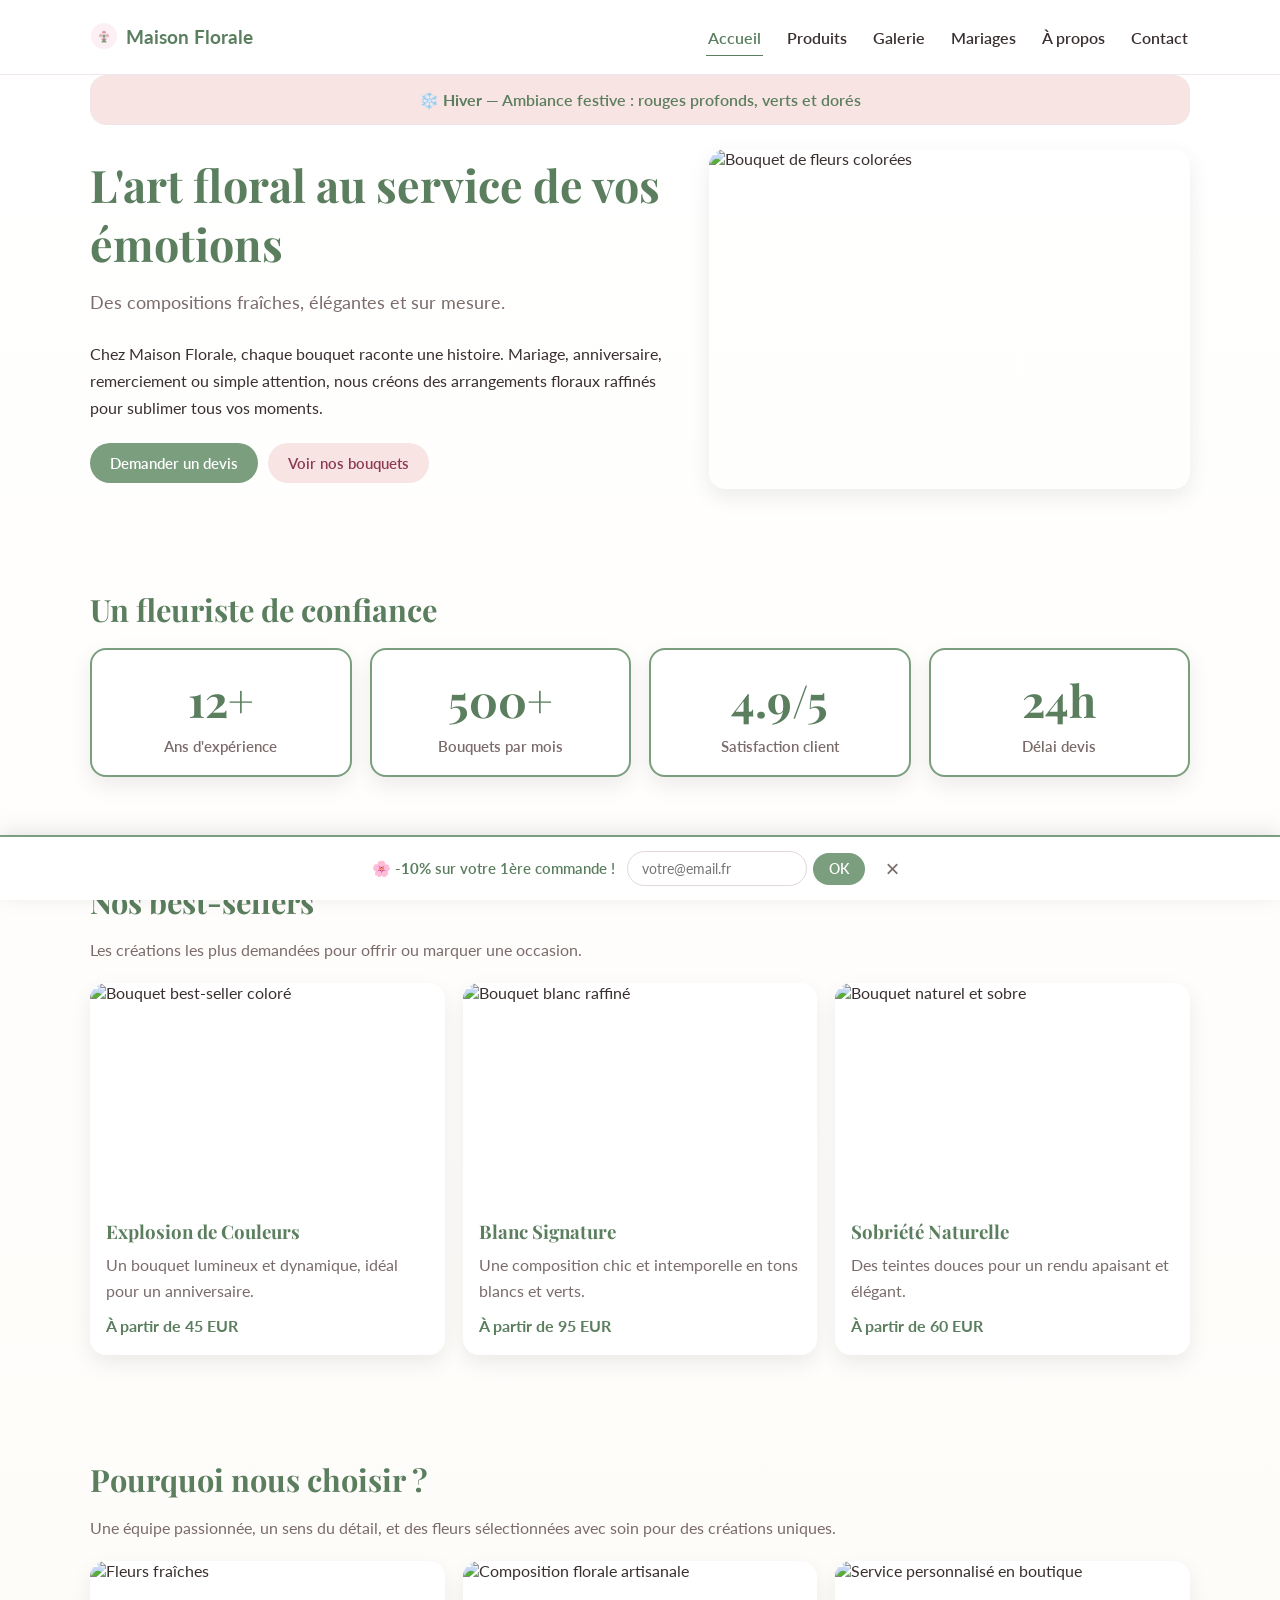
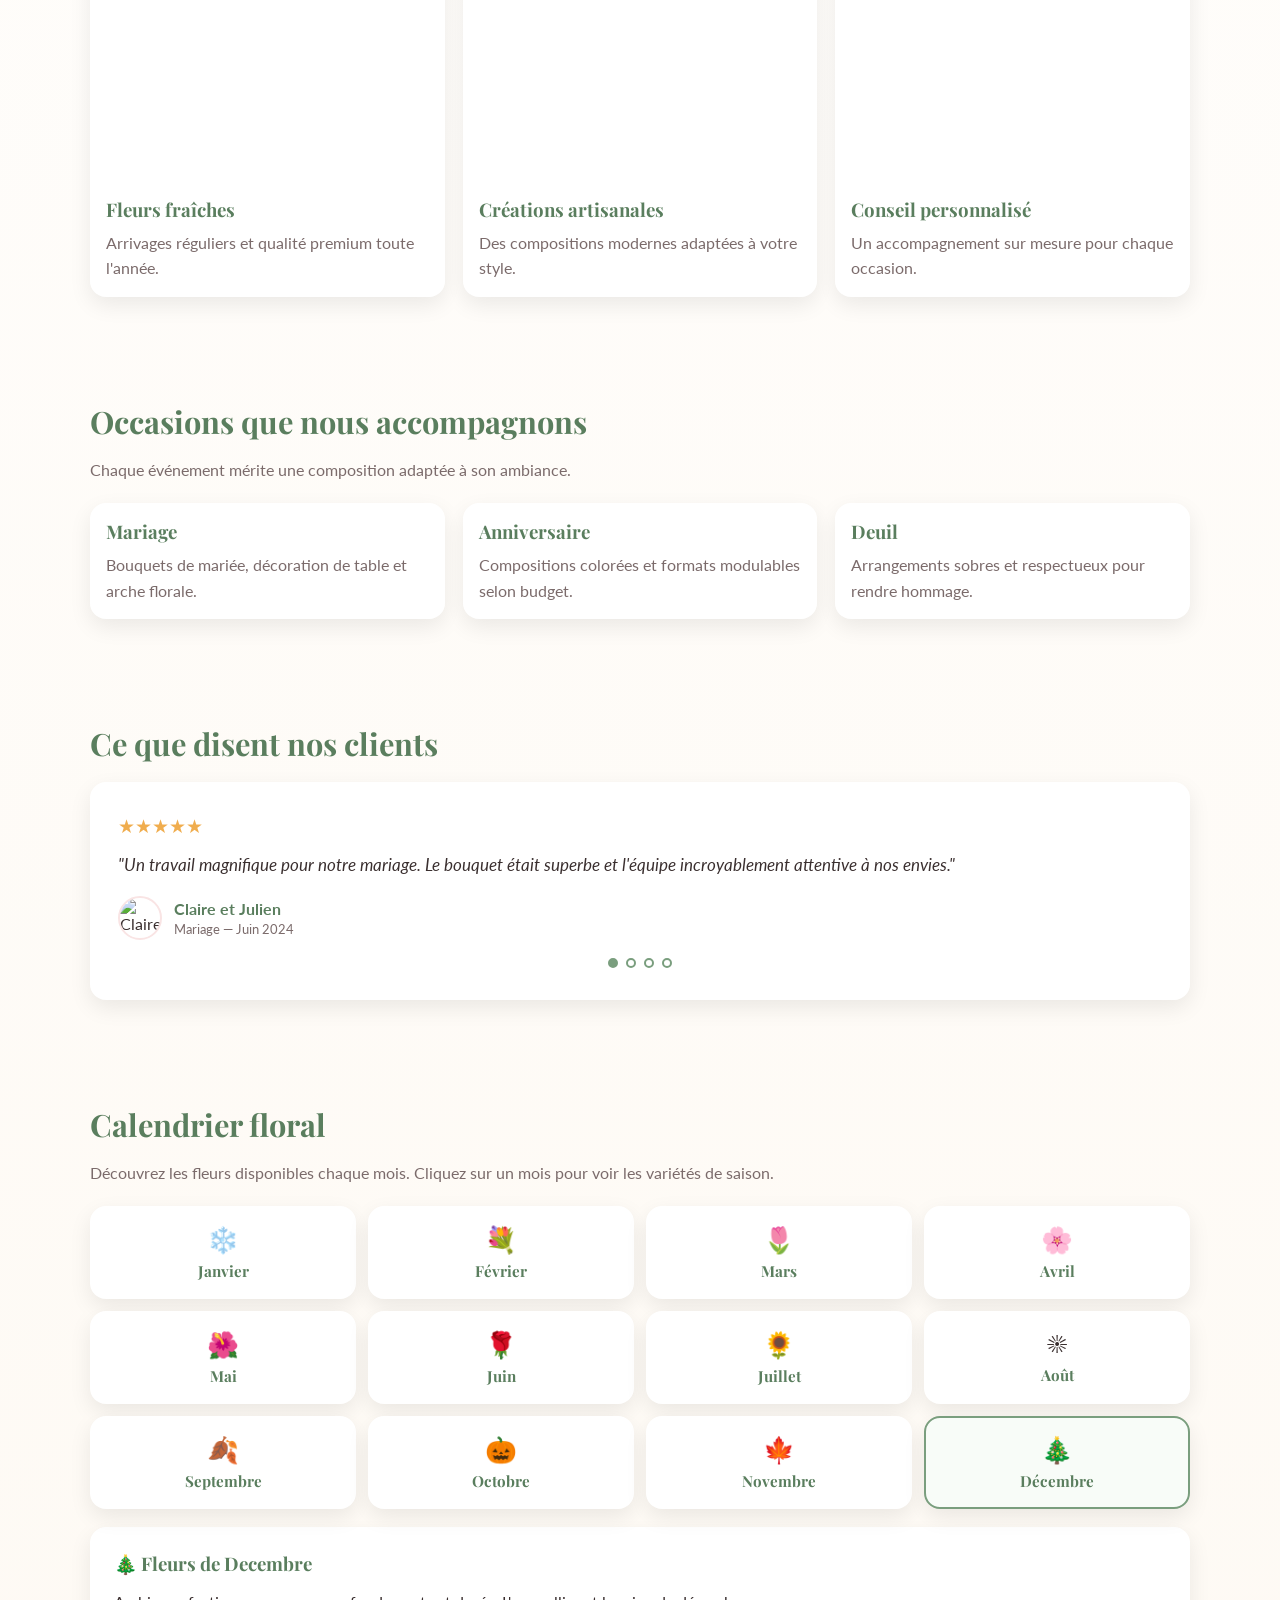
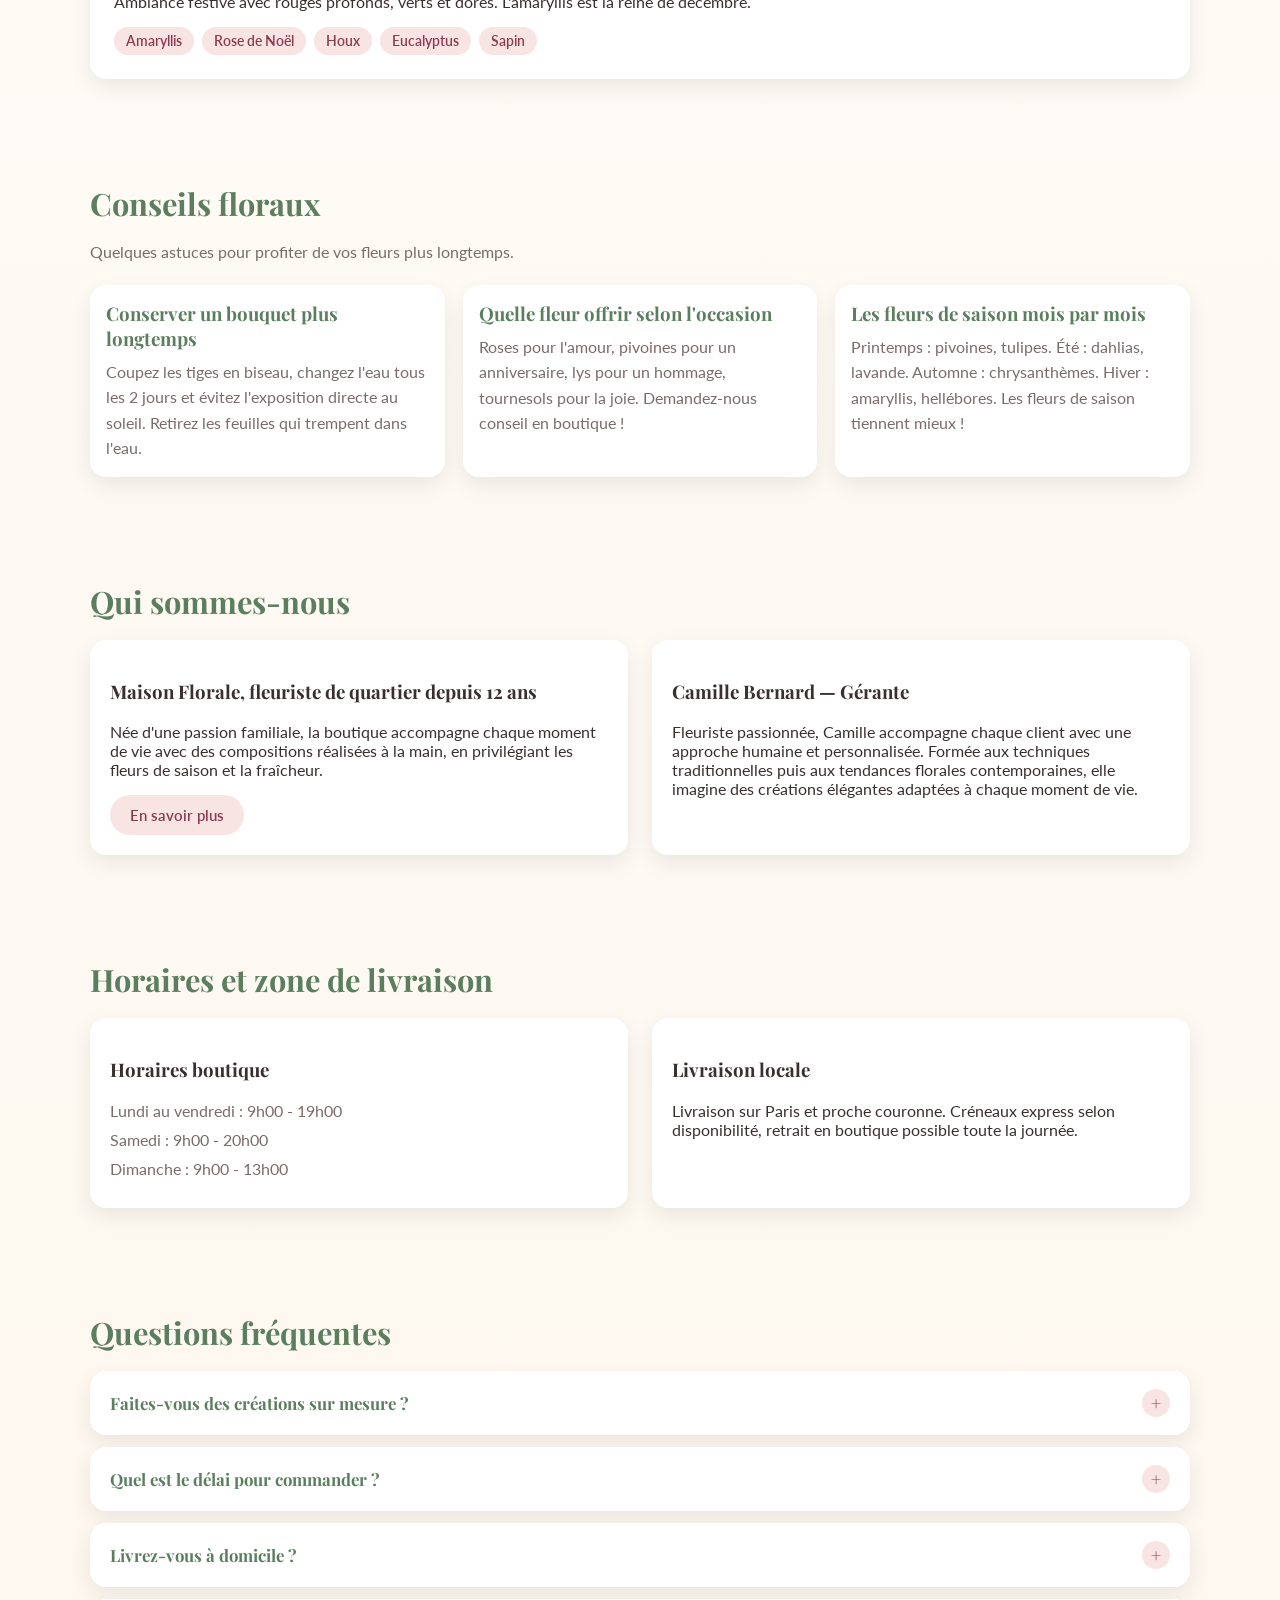
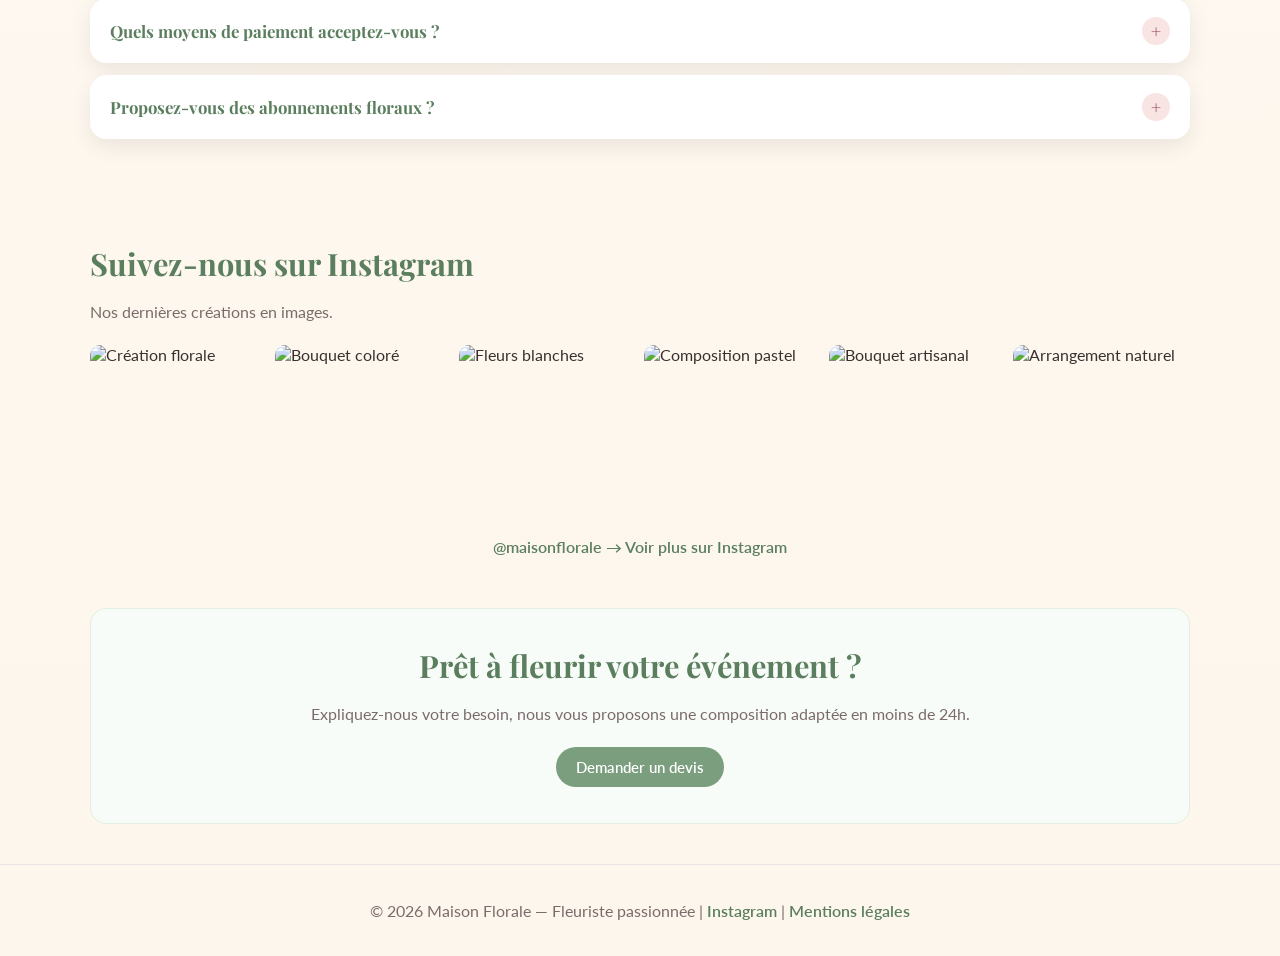
==== commit 5bec9710: "Mise a jour" ====
--- a/accueil.html
+++ b/accueil.html
@@ -7,7 +7,7 @@
     <meta name="description" content="Maison Florale, fleuriste artisanal à Paris. Bouquets sur mesure pour mariages, anniversaires et toutes occasions. Livraison Paris et proche couronne." />
     <meta property="og:title" content="Maison Florale | Fleuriste artisanal à Paris" />
     <meta property="og:description" content="Des compositions fraîches, élégantes et sur mesure. Bouquets pour mariages, anniversaires, deuil et toutes occasions." />
-    <meta property="og:image" content="https://images.unsplash.com/photo-1526045478516-99145907023c?auto=format&fit=crop&w=1200&h=630&q=80" />
+    <meta property="og:image" content="https://images.unsplash.com/photo-1526045478516-99145907023c?auto=format,compress&fit=crop&w=1200&h=630&q=80&fm=webp" />
     <link rel="stylesheet" href="styles.css" />
     <link rel="icon" href="logo-floral.svg" type="image/svg+xml" />
     <script>(function(){if(localStorage.getItem('theme')==='dark')document.documentElement.dataset.theme='dark'})()</script>
@@ -65,9 +65,9 @@
           </div>
         </div>
         <div class="hero-carousel">
-          <img class="active" fetchpriority="high" src="https://images.unsplash.com/photo-1526045478516-99145907023c?auto=format&fit=crop&w=1200&h=600&q=80" alt="Bouquet de fleurs colorées" />
-          <img loading="lazy" src="https://images.unsplash.com/photo-1487530811176-3780de880c2d?auto=format&fit=crop&w=1200&h=600&q=80" alt="Composition florale blanche" />
-          <img loading="lazy" src="https://images.unsplash.com/photo-1455659817273-f96807779a8a?auto=format&fit=crop&w=1200&h=600&q=80" alt="Bouquet élégant pastel" />
+          <img class="active" fetchpriority="high" src="https://images.unsplash.com/photo-1526045478516-99145907023c?auto=format,compress&fit=crop&w=1200&h=600&q=80&fm=webp" alt="Bouquet de fleurs colorées" />
+          <img loading="lazy" src="https://images.unsplash.com/photo-1487530811176-3780de880c2d?auto=format,compress&fit=crop&w=1200&h=600&q=80&fm=webp" alt="Composition florale blanche" />
+          <img loading="lazy" src="https://images.unsplash.com/photo-1455659817273-f96807779a8a?auto=format,compress&fit=crop&w=1200&h=600&q=80&fm=webp" alt="Bouquet élégant pastel" />
           <div class="carousel-nav">
             <button class="carousel-arrow prev" aria-label="Image précédente">❮</button>
             <button class="carousel-arrow next" aria-label="Image suivante">❯</button>
@@ -106,7 +106,7 @@
         </p>
         <div class="cards">
           <article class="card">
-            <img loading="lazy" src="https://images.unsplash.com/photo-1525310072745-f49212b5ac6d?auto=format&fit=crop&w=900&q=80" alt="Bouquet best-seller coloré" />
+            <img loading="lazy" src="https://images.unsplash.com/photo-1525310072745-f49212b5ac6d?auto=format,compress&fit=crop&w=900&q=80&fm=webp" alt="Bouquet best-seller coloré" />
             <div class="card-body">
               <h3>Explosion de Couleurs</h3>
               <p>Un bouquet lumineux et dynamique, idéal pour un anniversaire.</p>
@@ -114,7 +114,7 @@
             </div>
           </article>
           <article class="card">
-            <img loading="lazy" src="https://images.unsplash.com/photo-1455659817273-f96807779a8a?auto=format&fit=crop&w=900&q=80" alt="Bouquet blanc raffiné" />
+            <img loading="lazy" src="https://images.unsplash.com/photo-1455659817273-f96807779a8a?auto=format,compress&fit=crop&w=900&q=80&fm=webp" alt="Bouquet blanc raffiné" />
             <div class="card-body">
               <h3>Blanc Signature</h3>
               <p>Une composition chic et intemporelle en tons blancs et verts.</p>
@@ -122,7 +122,7 @@
             </div>
           </article>
           <article class="card">
-            <img loading="lazy" src="https://images.unsplash.com/photo-1470509037663-253afd7f0f51?auto=format&fit=crop&w=900&q=80" alt="Bouquet naturel et sobre" />
+            <img loading="lazy" src="https://images.unsplash.com/photo-1470509037663-253afd7f0f51?auto=format,compress&fit=crop&w=900&q=80&fm=webp" alt="Bouquet naturel et sobre" />
             <div class="card-body">
               <h3>Sobriété Naturelle</h3>
               <p>Des teintes douces pour un rendu apaisant et élégant.</p>
@@ -141,21 +141,21 @@
         </p>
         <div class="cards">
           <article class="card">
-            <img src="https://images.unsplash.com/photo-1561181286-d3fee7d55364?auto=format&fit=crop&w=900&q=80" alt="Fleurs fraîches" />
+            <img src="https://images.unsplash.com/photo-1561181286-d3fee7d55364?auto=format,compress&fit=crop&w=900&q=80&fm=webp" alt="Fleurs fraîches" />
             <div class="card-body">
               <h3>Fleurs fraîches</h3>
               <p>Arrivages réguliers et qualité premium toute l'année.</p>
             </div>
           </article>
           <article class="card">
-            <img src="https://images.unsplash.com/photo-1522335789203-aabd1fc54bc9?auto=format&fit=crop&w=900&q=80" alt="Composition florale artisanale" />
+            <img src="https://images.unsplash.com/photo-1522335789203-aabd1fc54bc9?auto=format,compress&fit=crop&w=900&q=80&fm=webp" alt="Composition florale artisanale" />
             <div class="card-body">
               <h3>Créations artisanales</h3>
               <p>Des compositions modernes adaptées à votre style.</p>
             </div>
           </article>
           <article class="card">
-            <img src="https://images.unsplash.com/photo-1525310072745-f49212b5ac6d?auto=format&fit=crop&w=900&q=80" alt="Service personnalisé en boutique" />
+            <img src="https://images.unsplash.com/photo-1525310072745-f49212b5ac6d?auto=format,compress&fit=crop&w=900&q=80&fm=webp" alt="Service personnalisé en boutique" />
             <div class="card-body">
               <h3>Conseil personnalisé</h3>
               <p>Un accompagnement sur mesure pour chaque occasion.</p>
@@ -191,23 +191,23 @@
             <div class="testimonial-stars">★★★★★</div>
             <p class="testimonial-text">"Un travail magnifique pour notre mariage. Le bouquet était superbe et l'équipe incroyablement attentive à nos envies."</p>
             <div class="testimonial-author">
-              <img class="testimonial-avatar" src="https://images.unsplash.com/photo-1494790108377-be9c29b29330?auto=format&fit=crop&w=100&h=100&q=80" alt="Claire" />
-              <div class="testimonial-info"><strong>Claire et Julien</strong><small>Mariage — Juin 2025</small></div>
+              <img loading="lazy" class="testimonial-avatar" src="https://images.unsplash.com/photo-1494790108377-be9c29b29330?auto=format,compress&fit=crop&w=100&h=100&q=80&fm=webp" alt="Claire" />
+              <div class="testimonial-info"><strong>Claire et Julien</strong><small>Mariage — Juin 2024</small></div>
             </div>
           </div>
           <div class="testimonial-slide">
             <div class="testimonial-stars">★★★★★</div>
             <p class="testimonial-text">"Merci pour votre accompagnement et votre délicatesse sur une commande sensible. Un professionnalisme rare."</p>
             <div class="testimonial-author">
-              <img class="testimonial-avatar" src="https://images.unsplash.com/photo-1507003211169-0a1dd7228f2d?auto=format&fit=crop&w=100&h=100&q=80" alt="Marc" />
-              <div class="testimonial-info"><strong>Marc D.</strong><small>Hommage — Mars 2025</small></div>
+              <img loading="lazy" class="testimonial-avatar" src="https://images.unsplash.com/photo-1507003211169-0a1dd7228f2d?auto=format,compress&fit=crop&w=100&h=100&q=80&fm=webp" alt="Marc" />
+              <div class="testimonial-info"><strong>Marc D.</strong><small>Hommage — Mars 2024</small></div>
             </div>
           </div>
           <div class="testimonial-slide">
             <div class="testimonial-stars">★★★★★</div>
             <p class="testimonial-text">"Des bouquets toujours frais et originaux. Ma fleuriste préférée dans le 11e ! Je recommande les yeux fermés."</p>
             <div class="testimonial-author">
-              <img class="testimonial-avatar" src="https://images.unsplash.com/photo-1438761681033-6461ffad8d80?auto=format&fit=crop&w=100&h=100&q=80" alt="Sophie" />
+              <img loading="lazy" class="testimonial-avatar" src="https://images.unsplash.com/photo-1438761681033-6461ffad8d80?auto=format,compress&fit=crop&w=100&h=100&q=80&fm=webp" alt="Sophie" />
               <div class="testimonial-info"><strong>Sophie L.</strong><small>Cliente régulière</small></div>
             </div>
           </div>
@@ -215,8 +215,8 @@
             <div class="testimonial-stars">★★★★☆</div>
             <p class="testimonial-text">"Superbe composition pour l'anniversaire de ma mère. Les couleurs étaient exactement celles que j'avais demandées."</p>
             <div class="testimonial-author">
-              <img class="testimonial-avatar" src="https://images.unsplash.com/photo-1472099645785-5658abf4ff4e?auto=format&fit=crop&w=100&h=100&q=80" alt="Thomas" />
-              <div class="testimonial-info"><strong>Thomas R.</strong><small>Anniversaire — Janvier 2026</small></div>
+              <img loading="lazy" class="testimonial-avatar" src="https://images.unsplash.com/photo-1472099645785-5658abf4ff4e?auto=format,compress&fit=crop&w=100&h=100&q=80&fm=webp" alt="Thomas" />
+              <div class="testimonial-info"><strong>Thomas R.</strong><small>Anniversaire — Janvier 2024</small></div>
             </div>
           </div>
           <div class="testimonial-nav">
@@ -354,14 +354,14 @@
         <h2>Suivez-nous sur Instagram</h2>
         <p class="section-intro">Nos dernières créations en images.</p>
         <div class="insta-grid">
-          <a href="https://instagram.com" target="_blank" rel="noreferrer"><img loading="lazy" src="https://images.unsplash.com/photo-1487530811176-3780de880c2d?auto=format&fit=crop&w=400&q=80" alt="Création florale" /></a>
-          <a href="https://instagram.com" target="_blank" rel="noreferrer"><img loading="lazy" src="https://images.unsplash.com/photo-1490750967868-88aa4486c946?auto=format&fit=crop&w=400&q=80" alt="Bouquet coloré" /></a>
-          <a href="https://instagram.com" target="_blank" rel="noreferrer"><img loading="lazy" src="https://images.unsplash.com/photo-1519378058457-4c29a0a2efac?auto=format&fit=crop&w=400&q=80" alt="Fleurs blanches" /></a>
-          <a href="https://instagram.com" target="_blank" rel="noreferrer"><img loading="lazy" src="https://images.unsplash.com/photo-1525310072745-f49212b5ac6d?auto=format&fit=crop&w=400&q=80" alt="Composition pastel" /></a>
-          <a href="https://instagram.com" target="_blank" rel="noreferrer"><img loading="lazy" src="https://images.unsplash.com/photo-1561181286-d3fee7d55364?auto=format&fit=crop&w=400&q=80" alt="Bouquet artisanal" /></a>
-          <a href="https://instagram.com" target="_blank" rel="noreferrer"><img loading="lazy" src="https://images.unsplash.com/photo-1470509037663-253afd7f0f51?auto=format&fit=crop&w=400&q=80" alt="Arrangement naturel" /></a>
-        </div>
-        <a class="insta-cta" href="https://instagram.com" target="_blank" rel="noreferrer">
+          <a href="https://instagram.com/maisonflorale" target="_blank" rel="noreferrer"><img loading="lazy" src="https://images.unsplash.com/photo-1487530811176-3780de880c2d?auto=format,compress&fit=crop&w=400&q=80&fm=webp" alt="Création florale" /></a>
+          <a href="https://instagram.com/maisonflorale" target="_blank" rel="noreferrer"><img loading="lazy" src="https://images.unsplash.com/photo-1490750967868-88aa4486c946?auto=format,compress&fit=crop&w=400&q=80&fm=webp" alt="Bouquet coloré" /></a>
+          <a href="https://instagram.com/maisonflorale" target="_blank" rel="noreferrer"><img loading="lazy" src="https://images.unsplash.com/photo-1519378058457-4c29a0a2efac?auto=format,compress&fit=crop&w=400&q=80&fm=webp" alt="Fleurs blanches" /></a>
+          <a href="https://instagram.com/maisonflorale" target="_blank" rel="noreferrer"><img loading="lazy" src="https://images.unsplash.com/photo-1525310072745-f49212b5ac6d?auto=format,compress&fit=crop&w=400&q=80&fm=webp" alt="Composition pastel" /></a>
+          <a href="https://instagram.com/maisonflorale" target="_blank" rel="noreferrer"><img loading="lazy" src="https://images.unsplash.com/photo-1561181286-d3fee7d55364?auto=format,compress&fit=crop&w=400&q=80&fm=webp" alt="Bouquet artisanal" /></a>
+          <a href="https://instagram.com/maisonflorale" target="_blank" rel="noreferrer"><img loading="lazy" src="https://images.unsplash.com/photo-1470509037663-253afd7f0f51?auto=format,compress&fit=crop&w=400&q=80&fm=webp" alt="Arrangement naturel" /></a>
+        </div>
+        <a class="insta-cta" href="https://instagram.com/maisonflorale" target="_blank" rel="noreferrer">
           @maisonflorale → Voir plus sur Instagram
         </a>
       </section>
@@ -384,7 +384,7 @@
       <div class="container">
         <p>
           © <span id="year"></span> Maison Florale — Fleuriste passionnée |
-          <a href="https://instagram.com" target="_blank" rel="noreferrer">Instagram</a>
+          <a href="https://instagram.com/maisonflorale" target="_blank" rel="noreferrer">Instagram</a>
           |
           <a href="mentions-legales.html">Mentions légales</a>
         </p>
@@ -398,20 +398,15 @@
     </button>
     <a href="contact.html" class="mobile-sticky-cta">Demander un devis</a>
 
-    <!-- Welcome Popup -->
-    <div class="welcome-popup-overlay">
-      <div class="welcome-popup">
-        <button class="popup-close" aria-label="Fermer">&times;</button>
-        <div class="popup-emoji">🌸</div>
-        <h3>Bienvenue chez Maison Florale</h3>
-        <p>Inscrivez-vous et recevez <strong>10% de réduction</strong> sur votre première commande.</p>
-        <form class="popup-form">
-          <div class="popup-input-group">
-            <input type="email" placeholder="votre@email.fr" required />
-            <button class="btn btn-primary" type="submit">S'inscrire</button>
-          </div>
+    <!-- Newsletter Banner (non-intrusive) -->
+    <div class="newsletter-banner" id="newsletter-banner">
+      <div class="newsletter-banner-inner">
+        <p>🌸 <strong>-10%</strong> sur votre 1ère commande !</p>
+        <form class="newsletter-form" id="newsletter-form">
+          <input type="email" placeholder="votre@email.fr" required aria-label="Votre email" />
+          <button class="btn btn-primary btn-sm" type="submit">OK</button>
         </form>
-        <button class="popup-skip">Non merci, peut-être plus tard</button>
+        <button class="newsletter-close" id="newsletter-close" aria-label="Fermer">&times;</button>
       </div>
     </div>
 
--- a/styles.css
+++ b/styles.css
@@ -204,8 +204,8 @@
   padding: 8px 10px;
   flex-shrink: 0;
   display: none;
-  width: 42px;
-  height: 42px;
+  width: 48px;
+  height: 48px;
   grid-template-columns: 1fr;
   place-items: center;
 }
@@ -219,11 +219,11 @@
   padding: 8px 10px;
   flex-shrink: 0;
   display: none;
-  width: 42px;
-  height: 42px;
+  width: 48px;
+  height: 48px;
   grid-template-columns: 1fr;
   place-items: center;
-  font-size: 1.2rem;
+  font-size: 1.3rem;
 }
 
 @media (max-width: 900px) {
@@ -1498,102 +1498,93 @@
   background: var(--vert-sauge);
 }
 
-/* ── Welcome Popup ── */
-.welcome-popup-overlay {
+/* ── Newsletter Banner (non-intrusive) ── */
+.newsletter-banner {
   position: fixed;
-  inset: 0;
-  background: rgba(0, 0, 0, 0.45);
-  display: none;
+  bottom: 0;
+  left: 0;
+  right: 0;
+  z-index: 150;
+  transform: translateY(100%);
+  transition: transform 0.4s ease;
+}
+
+.newsletter-banner.show {
+  transform: translateY(0);
+}
+
+.newsletter-banner-inner {
+  display: flex;
   align-items: center;
   justify-content: center;
-  z-index: 200;
-  padding: 20px;
-  animation: popupOverlayIn 0.3s ease;
-}
-
-.welcome-popup-overlay.show {
+  gap: 12px;
+  padding: 14px 20px;
+  background: var(--panel-bg);
+  border-top: 2px solid var(--vert-sauge);
+  box-shadow: 0 -4px 20px rgba(0, 0, 0, 0.1);
+  flex-wrap: wrap;
+}
+
+.newsletter-banner-inner p {
+  margin: 0;
+  font-weight: 600;
+  color: var(--vert-sauge-dark);
+  font-size: 0.95rem;
+  white-space: nowrap;
+}
+
+.newsletter-form {
   display: flex;
-}
-
-@keyframes popupOverlayIn {
-  from { opacity: 0; }
-  to { opacity: 1; }
-}
-
-.welcome-popup {
-  background: var(--panel-bg);
-  border-radius: var(--radius);
-  box-shadow: 0 20px 60px rgba(0, 0, 0, 0.2);
-  max-width: 420px;
-  width: 100%;
-  padding: 32px 28px;
-  text-align: center;
-  position: relative;
-  animation: popupSlideIn 0.4s ease;
-}
-
-@keyframes popupSlideIn {
-  from { opacity: 0; transform: translateY(30px) scale(0.95); }
-  to { opacity: 1; transform: translateY(0) scale(1); }
-}
-
-.welcome-popup .popup-emoji {
-  font-size: 2.5rem;
-  margin-bottom: 10px;
-}
-
-.welcome-popup h3 {
-  color: var(--vert-sauge-dark);
-  margin: 0 0 8px;
-  font-size: 1.4rem;
-}
-
-.welcome-popup p {
-  color: var(--muted);
-  margin: 0 0 18px;
-  line-height: 1.6;
-}
-
-.welcome-popup .popup-input-group {
-  display: flex;
-  gap: 8px;
-  margin-bottom: 14px;
-}
-
-.welcome-popup .popup-input-group input {
-  flex: 1;
+  gap: 6px;
+  align-items: center;
+}
+
+.newsletter-form input {
+  border: 1px solid var(--input-border);
   border-radius: 999px;
-}
-
-.welcome-popup .popup-input-group .btn {
-  white-space: nowrap;
-}
-
-.popup-close {
-  position: absolute;
-  top: 12px;
-  right: 14px;
+  padding: 8px 14px;
+  font-size: 0.9rem;
+  font-family: inherit;
+  width: 180px;
+  background: var(--card-bg);
+  color: var(--text);
+}
+
+.btn-sm {
+  padding: 8px 16px;
+  font-size: 0.85rem;
+  border-radius: 999px;
+}
+
+.newsletter-close {
   border: none;
   background: none;
-  font-size: 1.4rem;
+  font-size: 1.5rem;
   color: var(--muted);
   cursor: pointer;
-  padding: 4px;
+  padding: 4px 8px;
+  line-height: 1;
   transition: color 0.25s ease;
 }
 
-.popup-close:hover {
+.newsletter-close:hover {
   color: var(--bordeaux);
 }
 
-.popup-skip {
-  color: var(--muted);
-  font-size: 0.85rem;
-  cursor: pointer;
-  background: none;
-  border: none;
-  text-decoration: underline;
-  font-family: inherit;
+@media (max-width: 700px) {
+  .newsletter-banner-inner {
+    flex-direction: column;
+    gap: 8px;
+    padding: 12px 16px 18px;
+  }
+
+  .newsletter-banner.show {
+    transform: translateY(-62px);
+  }
+
+  .newsletter-form input {
+    width: 160px;
+  }
 }
 
 /* ── Share Buttons ── */
@@ -1708,8 +1699,7 @@
   .calendar-grid { grid-template-columns: repeat(3, 1fr); }
   .testimonial-carousel { padding: 24px 18px; }
   .testimonial-text { font-size: 1rem; }
-  .welcome-popup { padding: 24px 20px; }
-  .welcome-popup .popup-input-group { flex-direction: column; }
+
   .faq-question { padding: 16px 18px; font-size: 1rem; }
   .season-banner { font-size: 0.9rem; line-height: 1.5; }
 }
@@ -1731,10 +1721,7 @@
   .faq-icon { width: 24px; height: 24px; font-size: 0.95rem; }
   .faq-answer p { font-size: 0.93rem; }
 
-  .welcome-popup { max-width: 340px; padding: 22px 18px; }
-  .welcome-popup .popup-emoji { font-size: 2rem; }
-  .welcome-popup h3 { font-size: 1.2rem; }
-  .welcome-popup p { font-size: 0.9rem; }
+
 
   .season-banner { font-size: 0.85rem; padding: 10px 14px; }
 
@@ -1756,7 +1743,7 @@
   .testimonial-text { font-size: 0.9rem; }
   .testimonial-author { gap: 8px; }
 
-  .welcome-popup { max-width: 100%; margin: 0 10px; padding: 20px 16px; }
+
 
   .faq-question { padding: 12px 14px; }
 
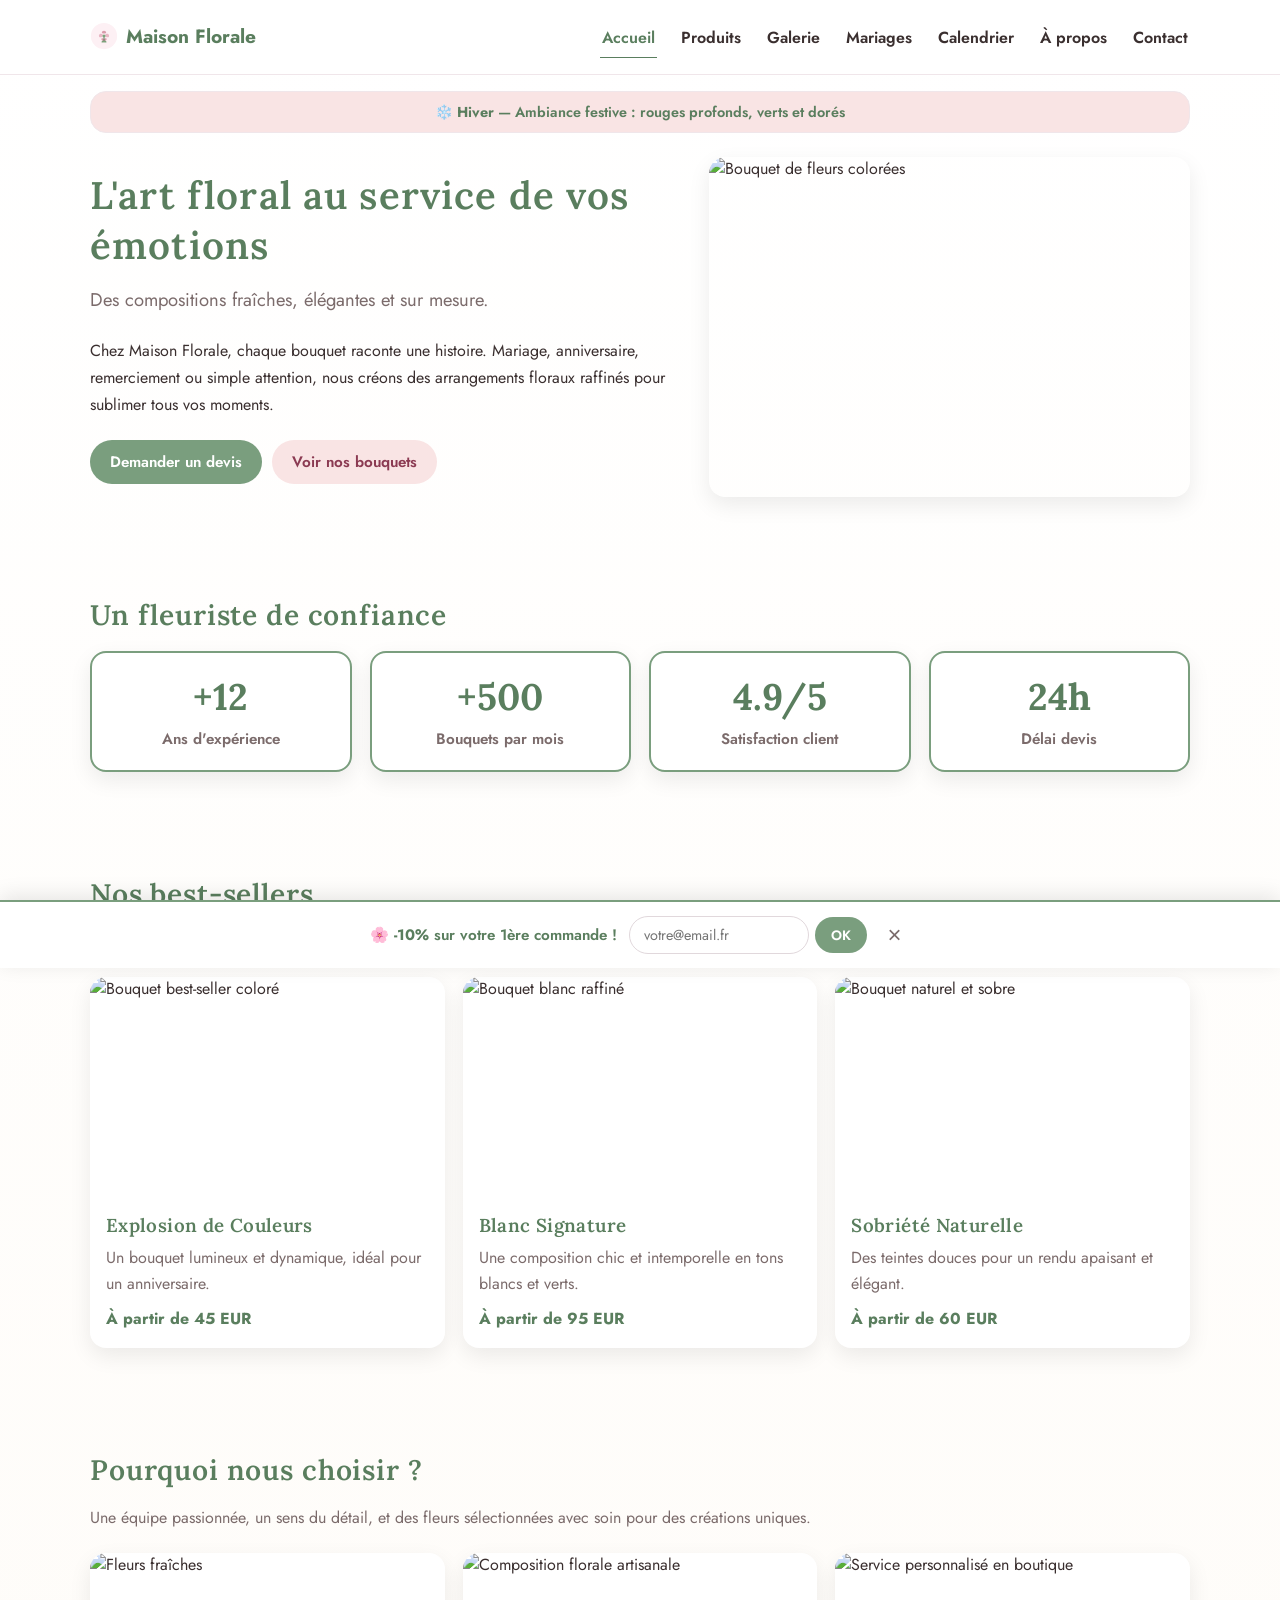
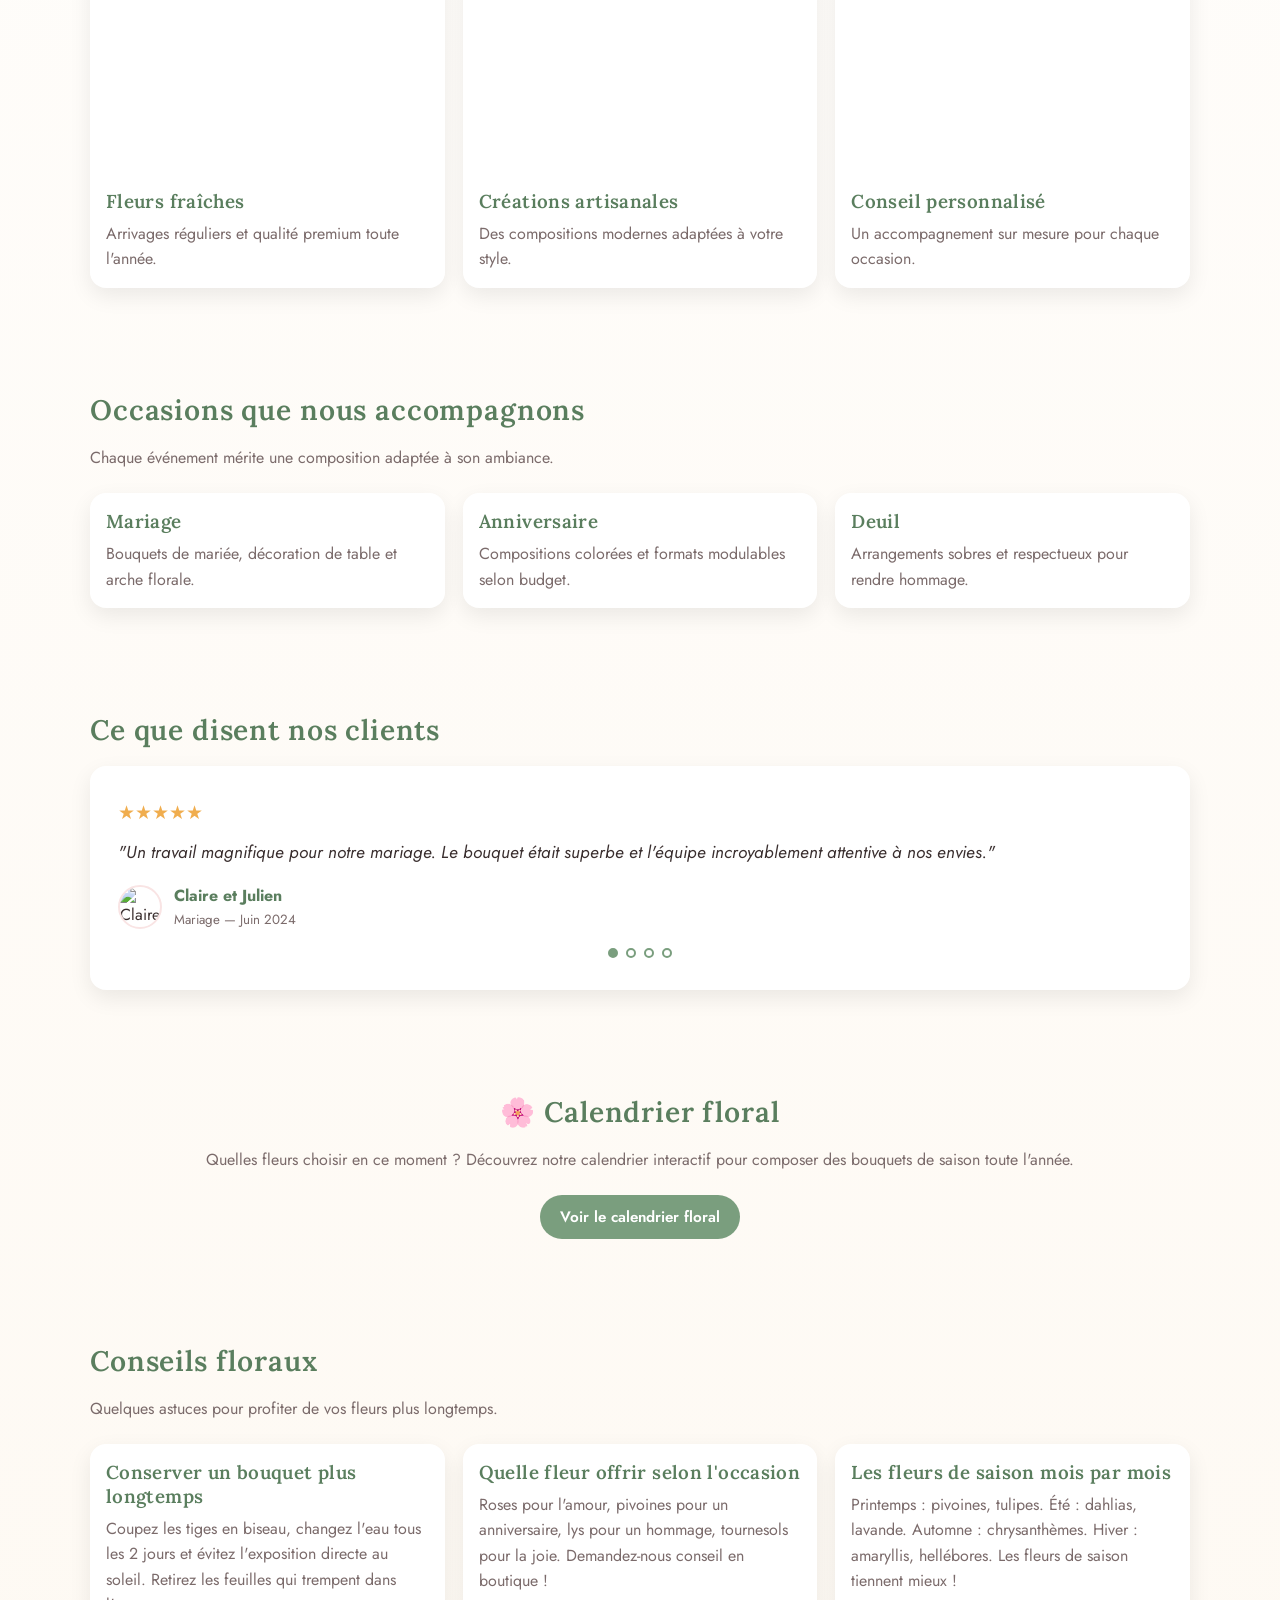
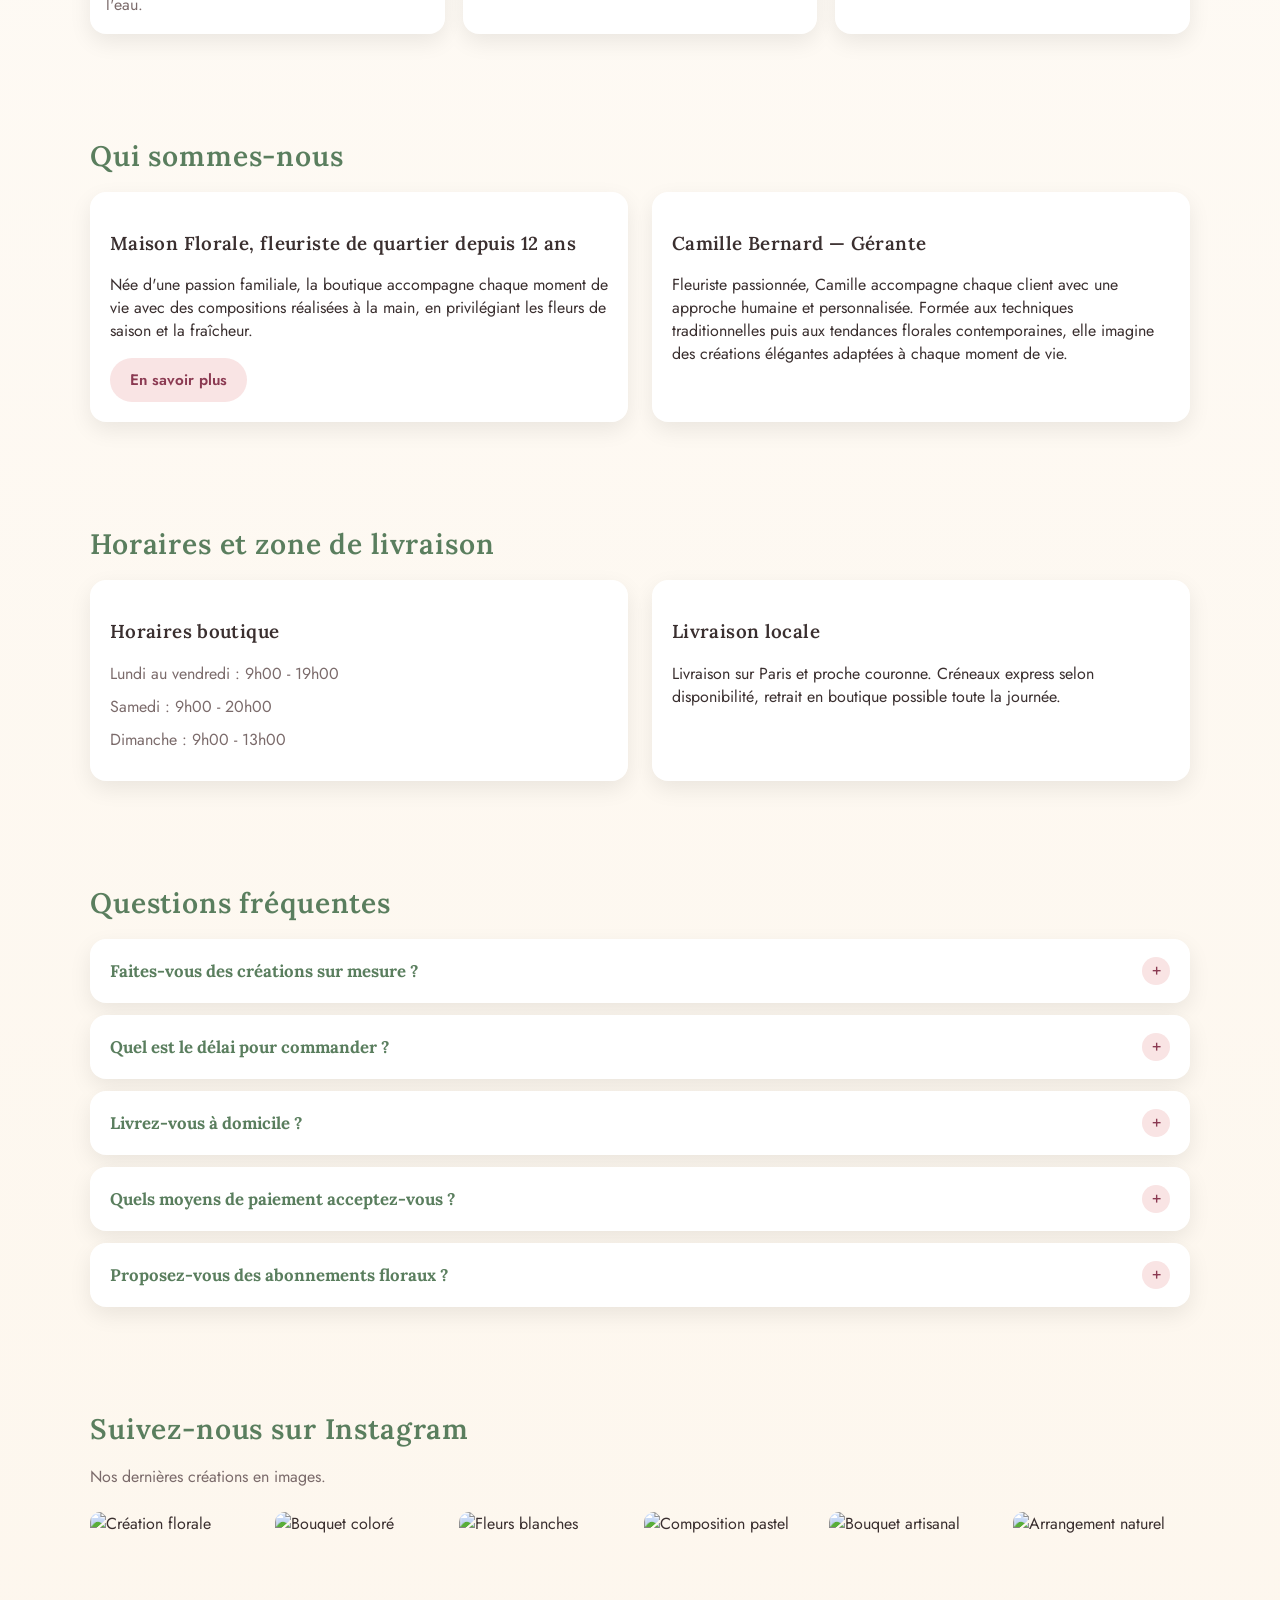
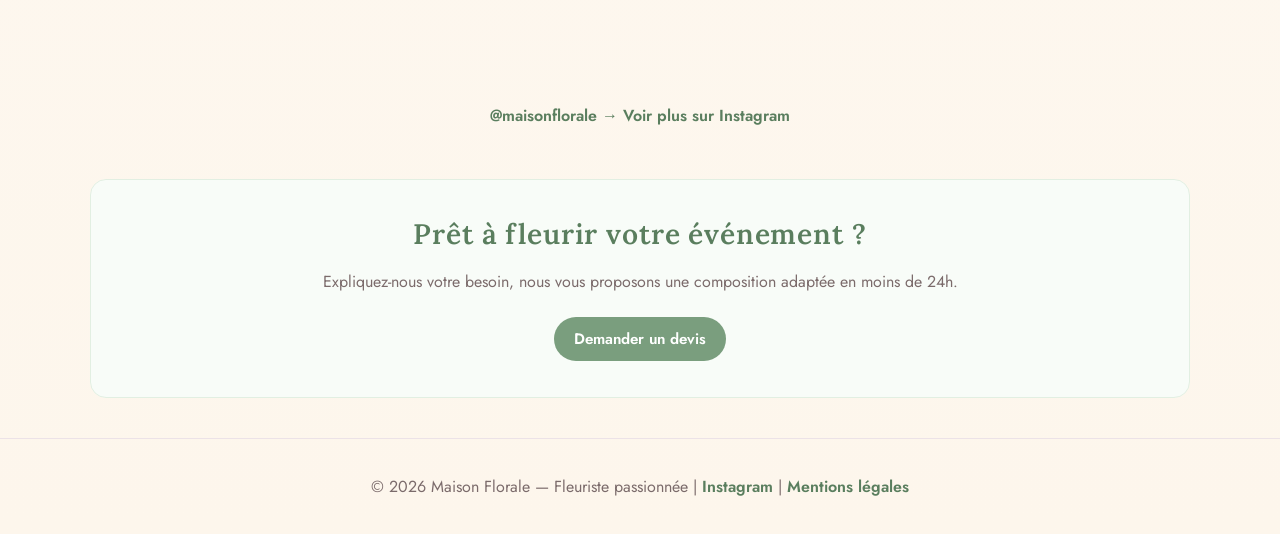
==== commit 4f547bd2: "Mise a jour" ====
--- a/accueil.html
+++ b/accueil.html
@@ -38,6 +38,7 @@
           <a href="produits.html">Produits</a>
           <a href="galerie.html">Galerie</a>
           <a href="mariages.html">Mariages</a>
+          <a href="calendrier.html">Calendrier</a>
           <a href="apropos.html">À propos</a>
           <a href="contact.html">Contact</a>
         </nav>
@@ -80,11 +81,11 @@
         <h2>Un fleuriste de confiance</h2>
         <div class="counter-grid">
           <article class="panel counter-item">
-            <span class="counter-value" data-target="12" data-suffix="+">0</span>
+            <span class="counter-value" data-target="12" data-prefix="+">0</span>
             <span class="counter-label">Ans d'expérience</span>
           </article>
           <article class="panel counter-item">
-            <span class="counter-value" data-target="500" data-suffix="+">0</span>
+            <span class="counter-value" data-target="500" data-prefix="+">0</span>
             <span class="counter-label">Bouquets par mois</span>
           </article>
           <article class="panel counter-item">
@@ -228,25 +229,11 @@
         </div>
       </section>
 
-      <!-- 7. Calendrier floral — découverte & engagement -->
-      <section class="section">
-        <h2>Calendrier floral</h2>
-        <p class="section-intro">Découvrez les fleurs disponibles chaque mois. Cliquez sur un mois pour voir les variétés de saison.</p>
-        <div class="calendar-grid">
-          <div class="calendar-month" data-month="janvier"><span class="month-emoji">❄️</span><span class="month-name">Janvier</span></div>
-          <div class="calendar-month" data-month="fevrier"><span class="month-emoji">💐</span><span class="month-name">Février</span></div>
-          <div class="calendar-month" data-month="mars"><span class="month-emoji">🌷</span><span class="month-name">Mars</span></div>
-          <div class="calendar-month" data-month="avril"><span class="month-emoji">🌸</span><span class="month-name">Avril</span></div>
-          <div class="calendar-month" data-month="mai"><span class="month-emoji">🌺</span><span class="month-name">Mai</span></div>
-          <div class="calendar-month" data-month="juin"><span class="month-emoji">🌹</span><span class="month-name">Juin</span></div>
-          <div class="calendar-month" data-month="juillet"><span class="month-emoji">🌻</span><span class="month-name">Juillet</span></div>
-          <div class="calendar-month" data-month="aout"><span class="month-emoji">☀️</span><span class="month-name">Août</span></div>
-          <div class="calendar-month" data-month="septembre"><span class="month-emoji">🍂</span><span class="month-name">Septembre</span></div>
-          <div class="calendar-month" data-month="octobre"><span class="month-emoji">🎃</span><span class="month-name">Octobre</span></div>
-          <div class="calendar-month" data-month="novembre"><span class="month-emoji">🍁</span><span class="month-name">Novembre</span></div>
-          <div class="calendar-month" data-month="decembre"><span class="month-emoji">🎄</span><span class="month-name">Décembre</span></div>
-        </div>
-        <div id="calendar-detail" class="calendar-detail" style="display:none;"></div>
+      <!-- 7. Calendrier floral — teaser vers la page dédiée -->
+      <section class="section" style="text-align:center;">
+        <h2>🌸 Calendrier floral</h2>
+        <p class="section-intro">Quelles fleurs choisir en ce moment ? Découvrez notre calendrier interactif pour composer des bouquets de saison toute l'année.</p>
+        <a class="btn btn-primary" href="calendrier.html">Voir le calendrier floral</a>
       </section>
 
       <!-- 8. Conseils — valeur ajoutée -->
--- a/styles.css
+++ b/styles.css
@@ -1,4 +1,4 @@
-@import url("https://fonts.googleapis.com/css2?family=Playfair+Display:wght@600;700&family=Lato:wght@400;600;700&display=swap");
+@import url("https://fonts.googleapis.com/css2?family=Lora:ital,wght@0,400;0,500;0,600;0,700;1,400&family=Jost:wght@300;400;500;600&display=swap");
 
 :root {
   --rose-poudre: #F9E4E4;
@@ -64,7 +64,8 @@
 body {
   margin: 0;
   padding: 0;
-  font-family: "Lato", "Segoe UI", Tahoma, Geneva, Verdana, sans-serif;
+  font-family: "Jost", "Segoe UI", Tahoma, Geneva, Verdana, sans-serif;
+  font-weight: 400;
   color: var(--text);
   background: var(--bg-gradient);
 }
@@ -74,7 +75,13 @@
 }
 
 h1, h2, h3, h4, h5, h6 {
-  font-family: "Playfair Display", Georgia, "Times New Roman", serif;
+  font-family: "Lora", Georgia, "Times New Roman", serif;
+  letter-spacing: 0.02em;
+  font-weight: 600;
+}
+
+h1, h2 {
+  letter-spacing: 0.03em;
 }
 
 img {
@@ -243,7 +250,7 @@
 }
 
 .hero-content h1 {
-  font-size: clamp(1.9rem, 3.5vw, 3rem);
+  font-size: clamp(1.6rem, 3vw, 2.4rem);
   margin: 0 0 14px;
   color: var(--vert-sauge-dark);
 }
@@ -274,7 +281,7 @@
   font-weight: 600;
   cursor: pointer;
   transition: transform 0.25s ease, opacity 0.25s ease, box-shadow 0.25s ease;
-  font-family: "Lato", sans-serif;
+  font-family: "Jost", sans-serif;
   font-size: 0.95rem;
 }
 
@@ -364,7 +371,7 @@
 }
 
 .section h2 {
-  font-size: clamp(1.5rem, 2.4vw, 2.2rem);
+  font-size: clamp(1.35rem, 2.2vw, 1.8rem);
   margin: 0 0 18px;
   color: var(--vert-sauge-dark);
 }
@@ -441,11 +448,11 @@
 
 .counter-value {
   display: block;
-  font-size: clamp(1.8rem, 4vw, 2.8rem);
+  font-size: clamp(1.5rem, 3.5vw, 2.3rem);
   font-weight: 700;
   color: var(--vert-sauge-dark);
   margin-bottom: 8px;
-  font-family: "Playfair Display", Georgia, serif;
+  font-family: "Lora", Georgia, serif;
 }
 
 .counter-label {
@@ -653,7 +660,7 @@
 .site-title-large {
   margin: 0;
   color: var(--vert-sauge-dark);
-  font-family: "Playfair Display", Georgia, "Times New Roman", serif;
+  font-family: "Lora", Georgia, "Times New Roman", serif;
   font-size: clamp(2rem, 6vw, 4.2rem);
   letter-spacing: 1px;
   text-align: center;
@@ -804,7 +811,7 @@
   border: 1px solid var(--header-border);
   color: var(--vert-sauge-dark);
   cursor: pointer;
-  font-family: "Lato", sans-serif;
+  font-family: "Jost", sans-serif;
   font-weight: 600;
   transition: background 0.25s ease, transform 0.2s ease;
 }
@@ -896,11 +903,13 @@
   background: var(--rose-poudre);
   border: 1px solid var(--header-border);
   border-radius: var(--radius);
-  padding: 14px 20px;
+  padding: 10px 16px;
   text-align: center;
   font-weight: 600;
   color: var(--vert-sauge-dark);
+  margin-top: 16px;
   margin-bottom: 12px;
+  font-size: 0.9rem;
 }
 
 /* ── Instagram Grid ── */
@@ -1036,7 +1045,8 @@
   height: auto;
   display: block;
   object-fit: cover;
-  min-height: 320px;
+  min-height: 220px;
+  max-height: 380px;
 }
 
 .wedding-hero-overlay {
@@ -1367,7 +1377,7 @@
   font: inherit;
   font-weight: 700;
   color: var(--vert-sauge-dark);
-  font-family: "Playfair Display", Georgia, serif;
+  font-family: "Lora", Georgia, serif;
   font-size: 1.05rem;
   gap: 12px;
   transition: color 0.25s ease;
@@ -1660,7 +1670,7 @@
 .calendar-month .month-name {
   font-weight: 700;
   color: var(--vert-sauge-dark);
-  font-family: "Playfair Display", Georgia, serif;
+  font-family: "Lora", Georgia, serif;
   font-size: 0.95rem;
 }
 
